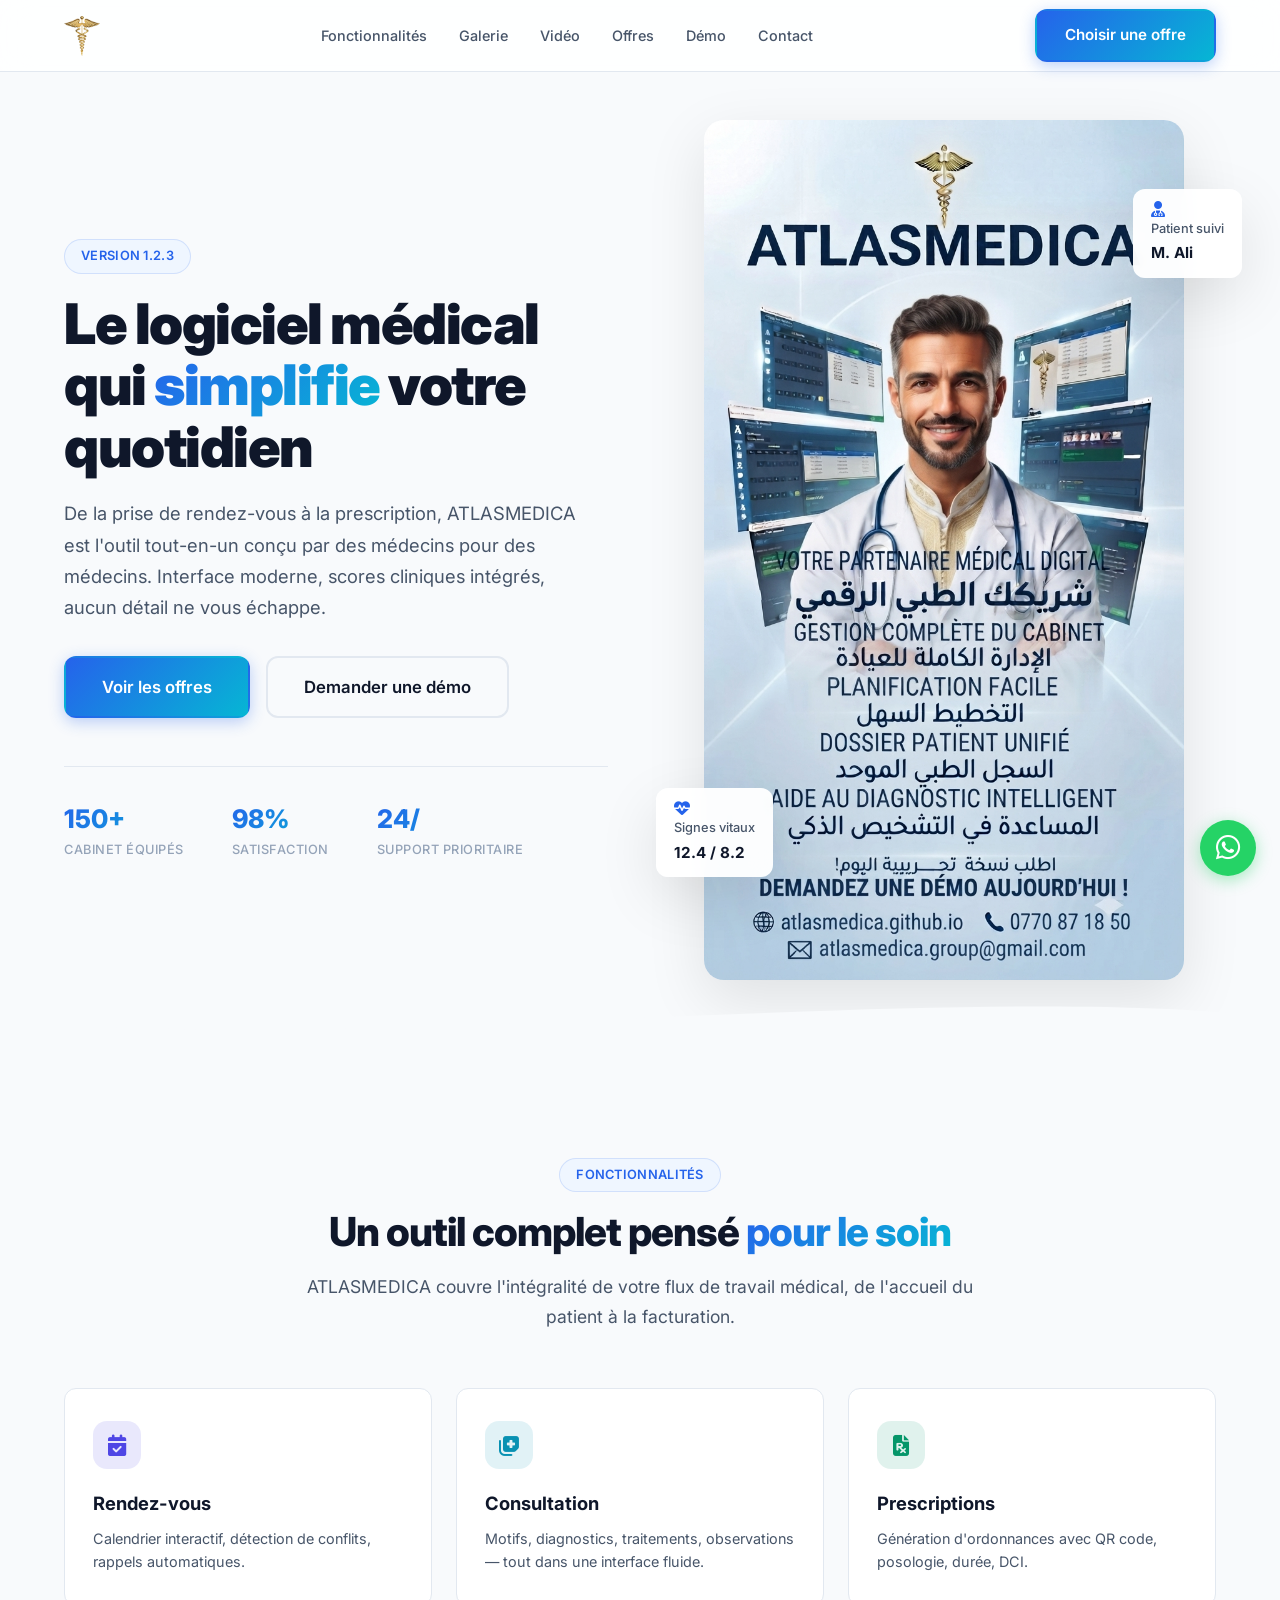
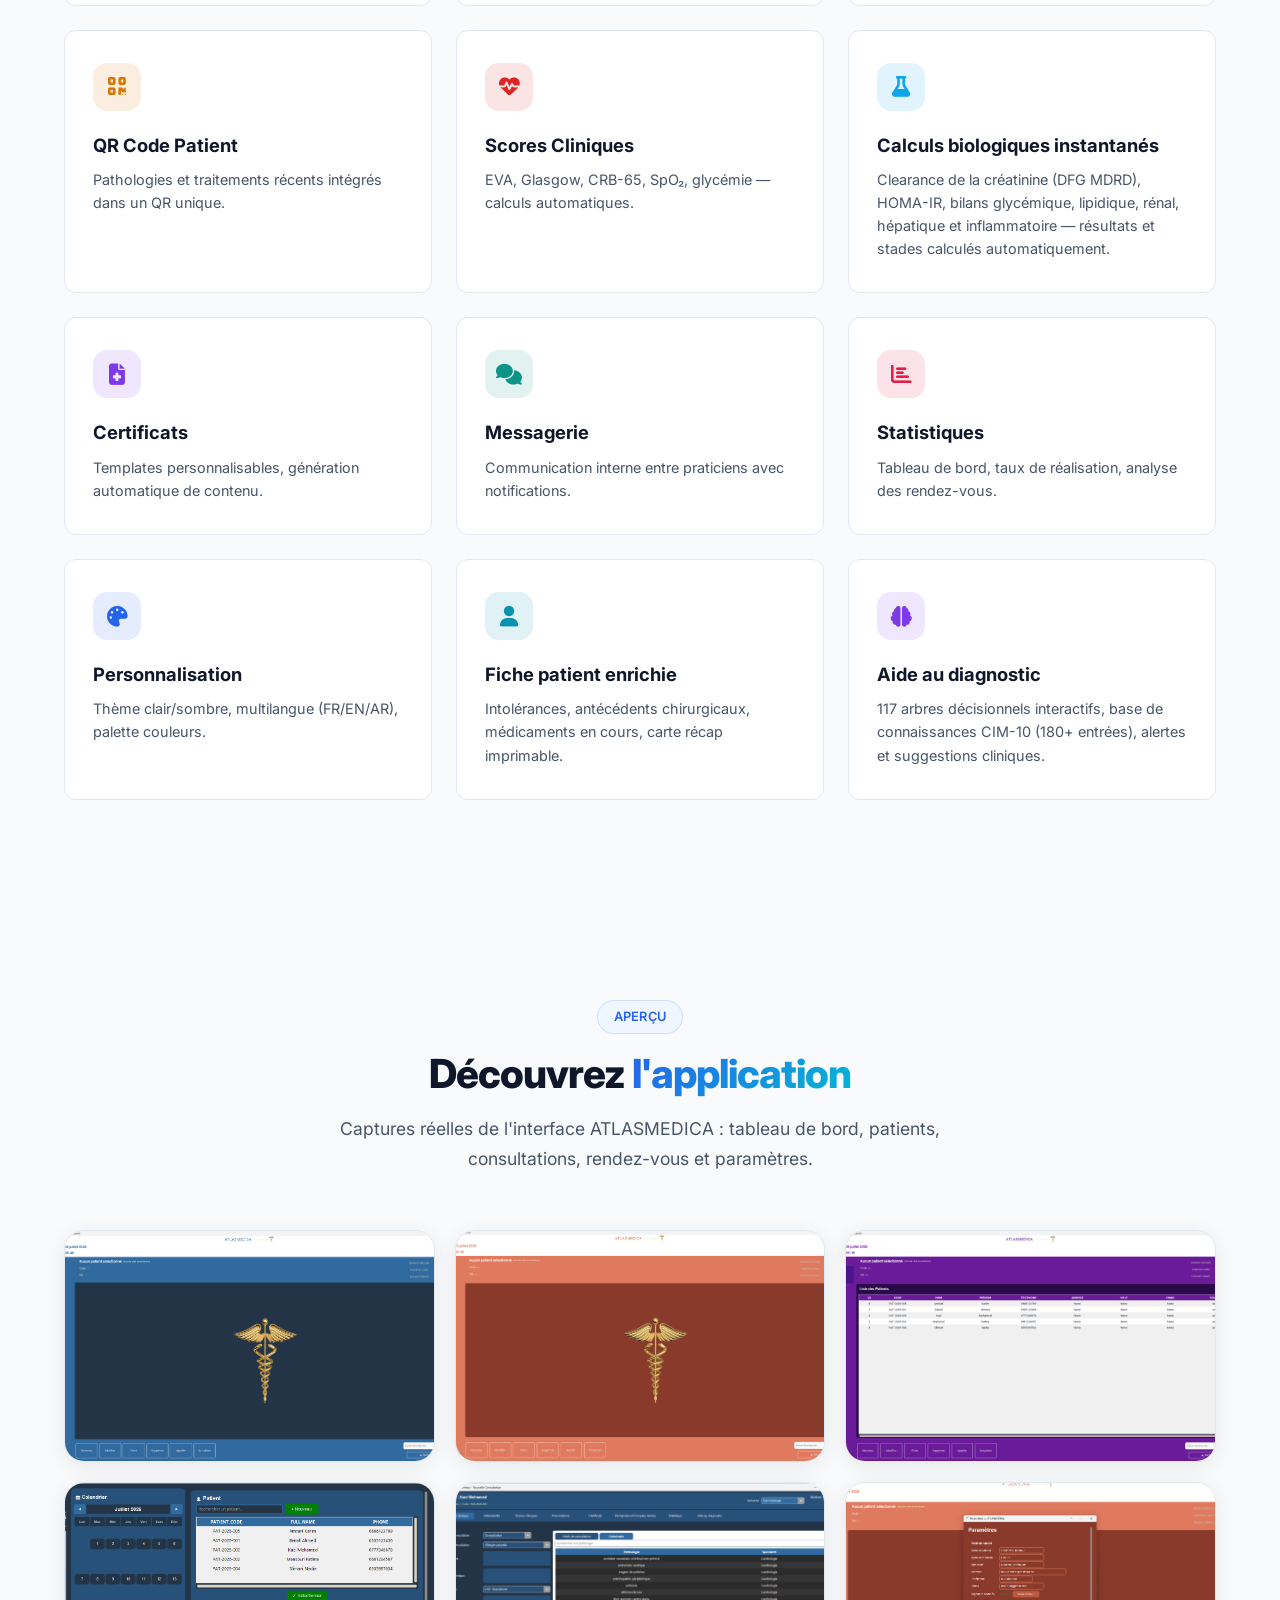
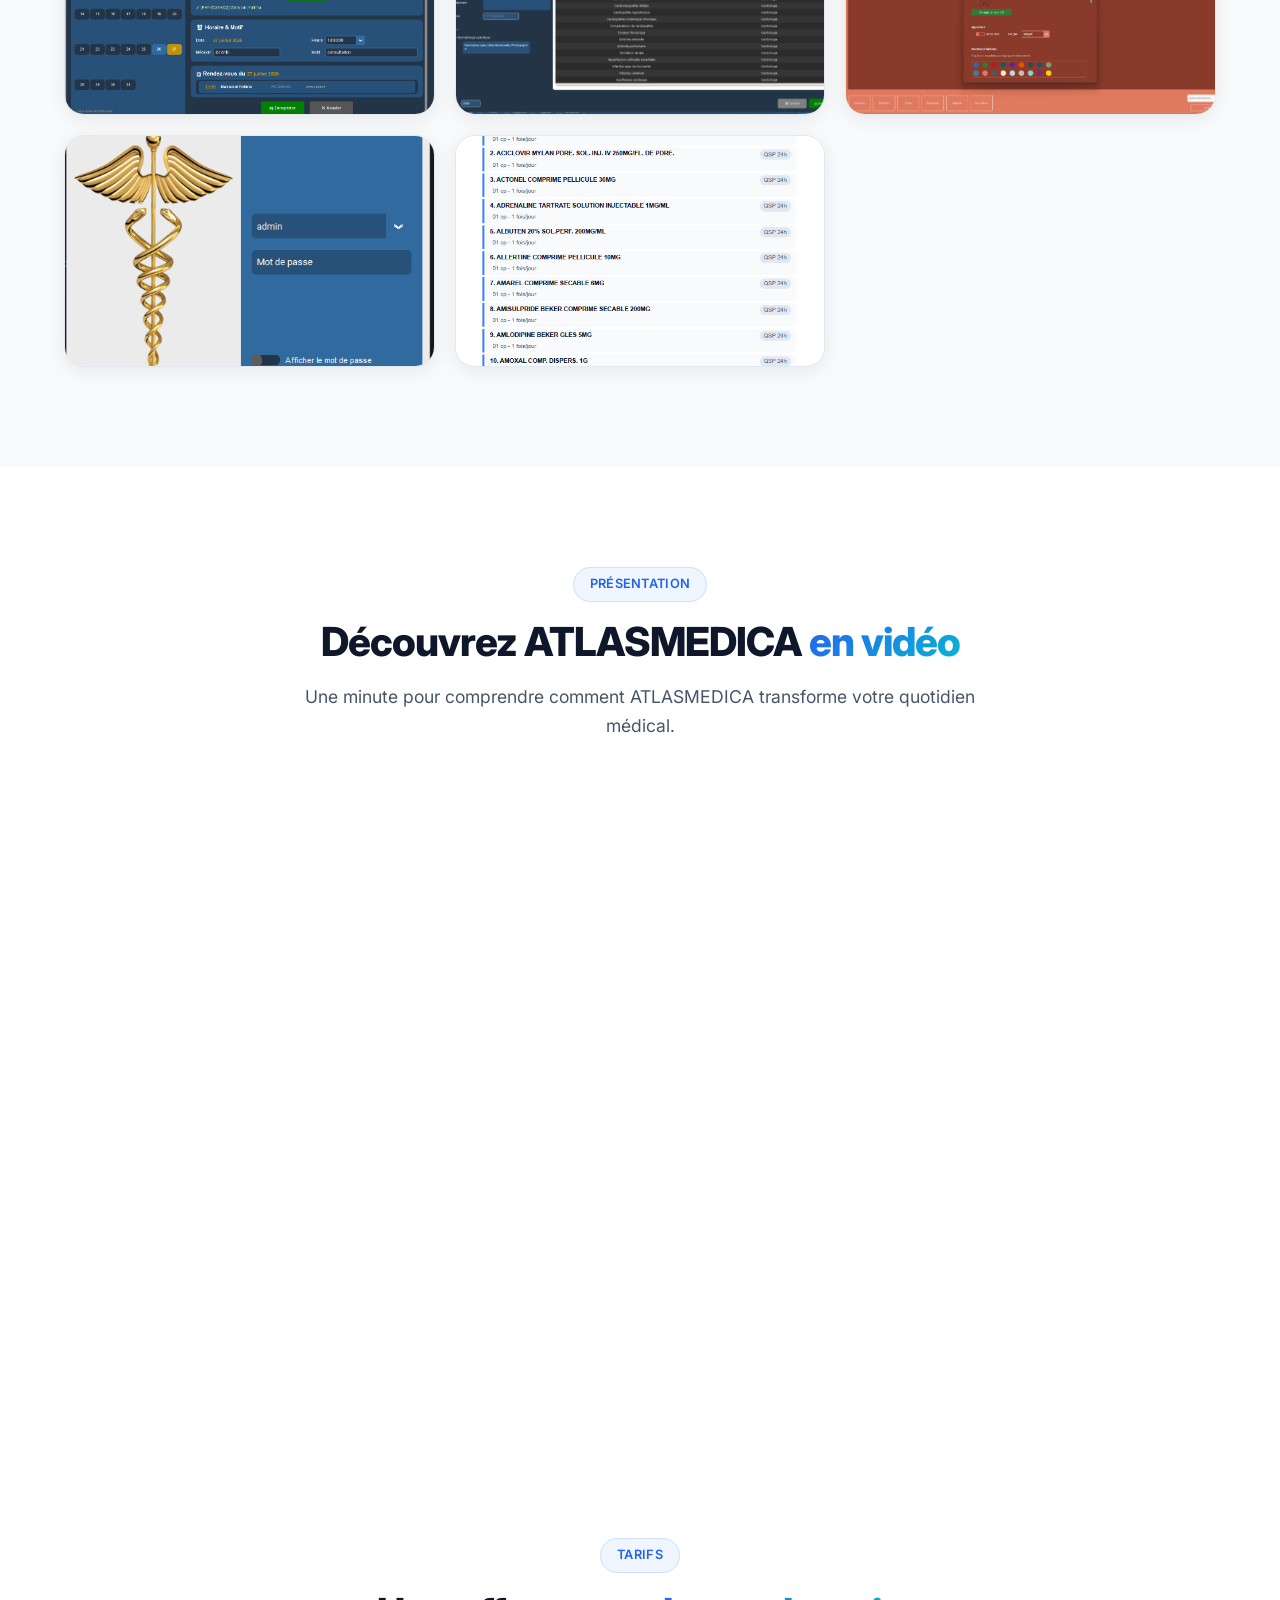
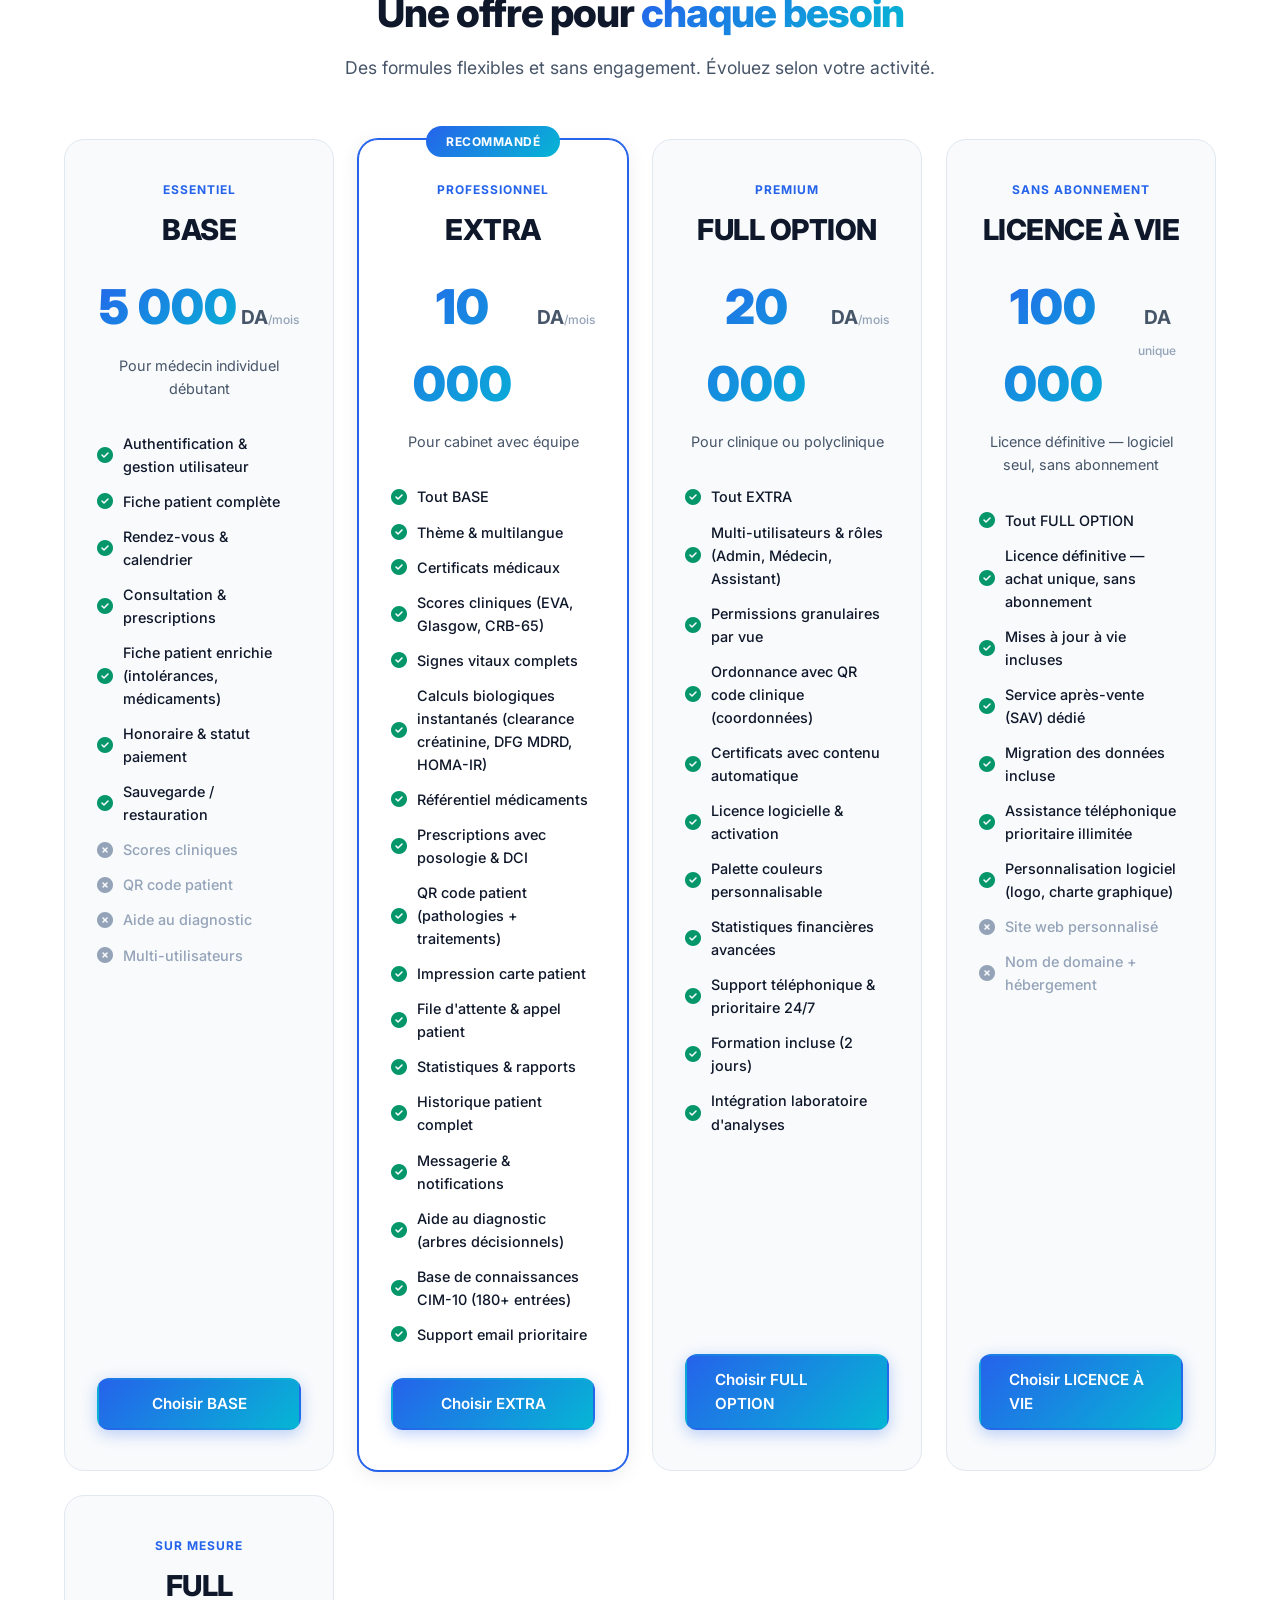
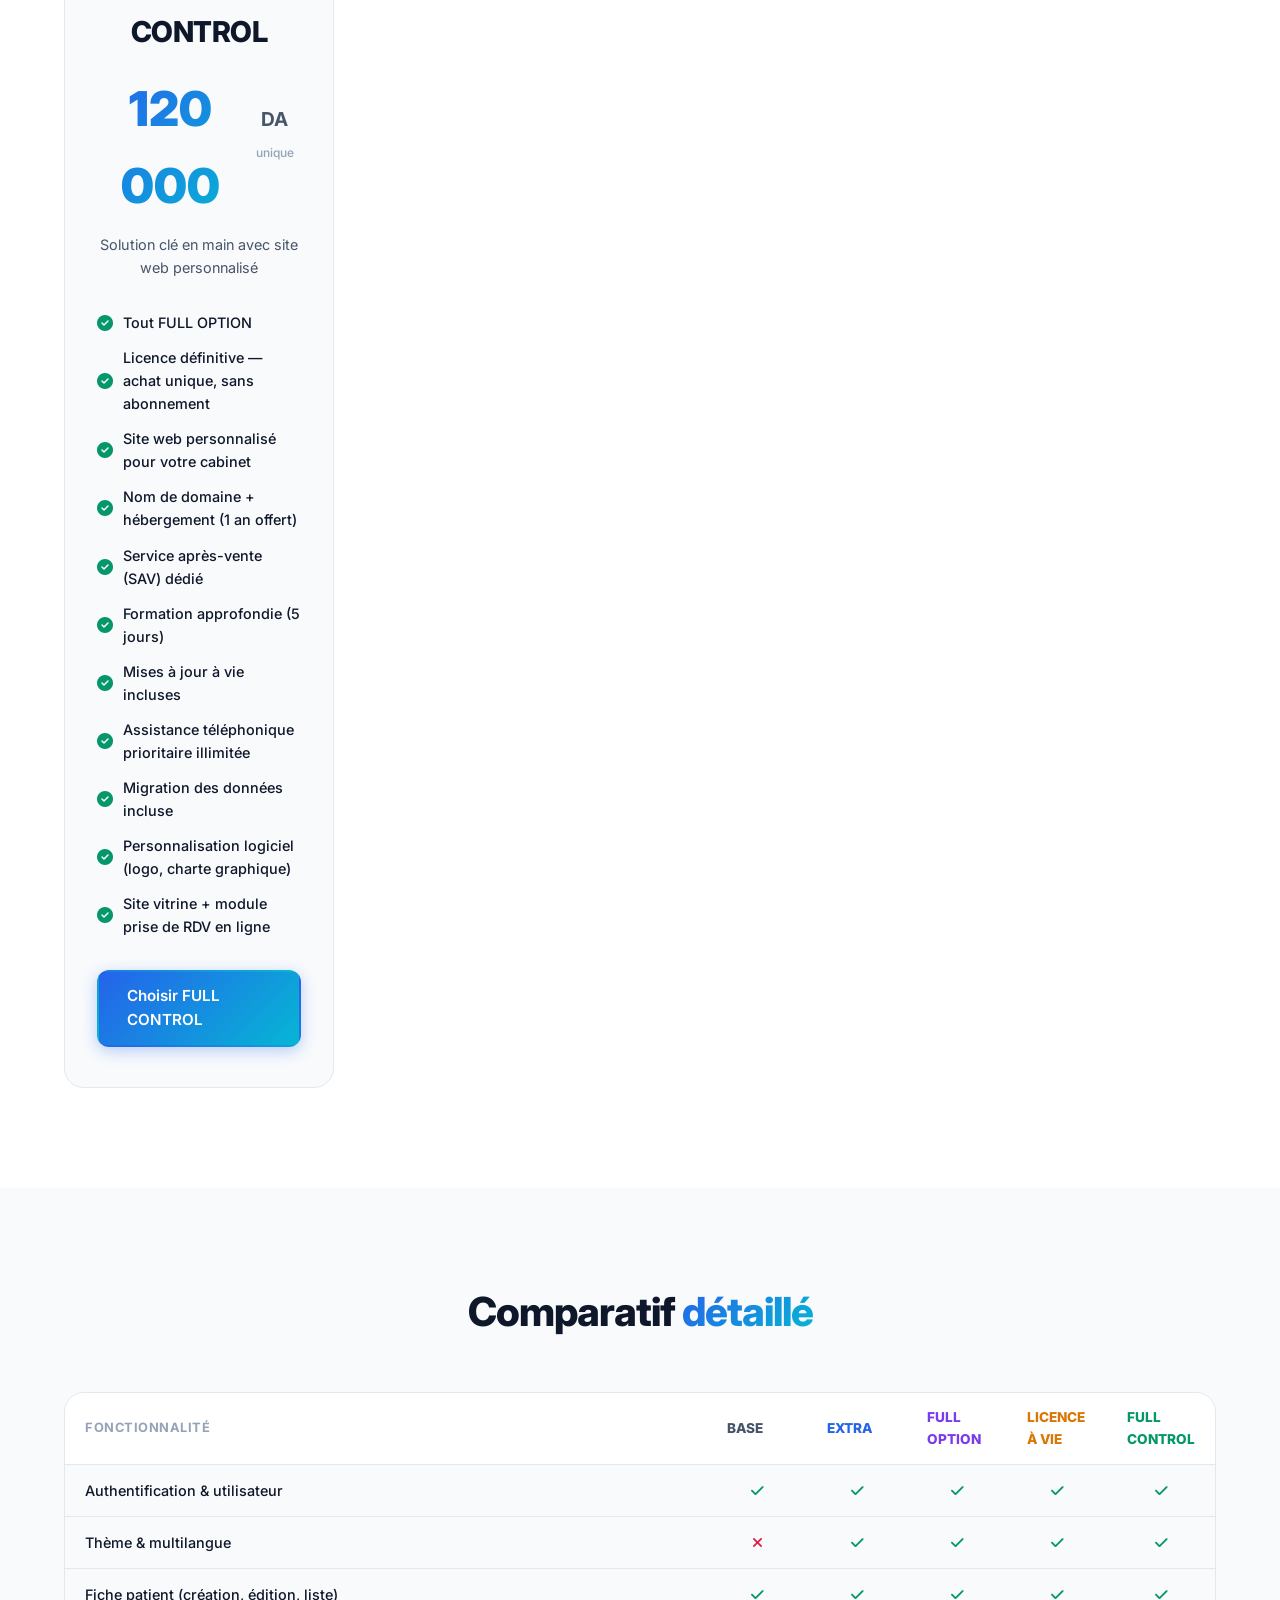
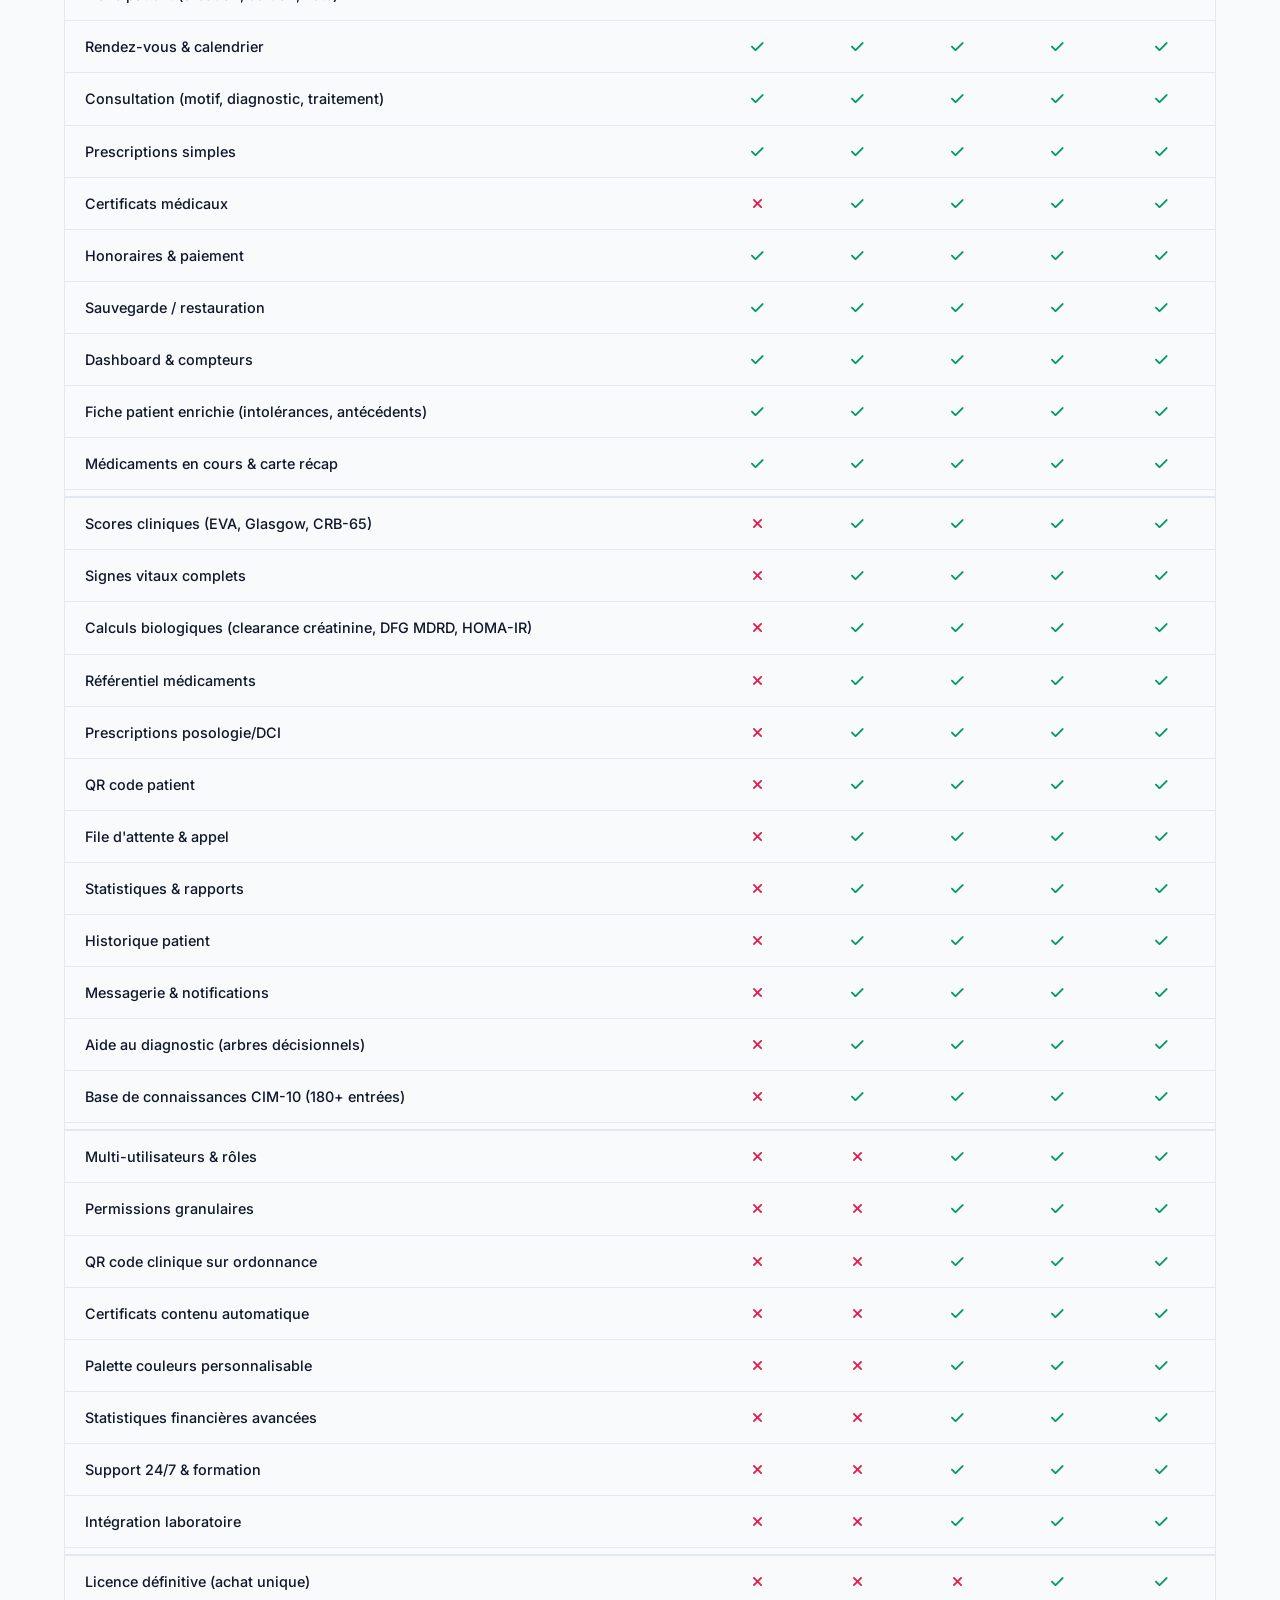
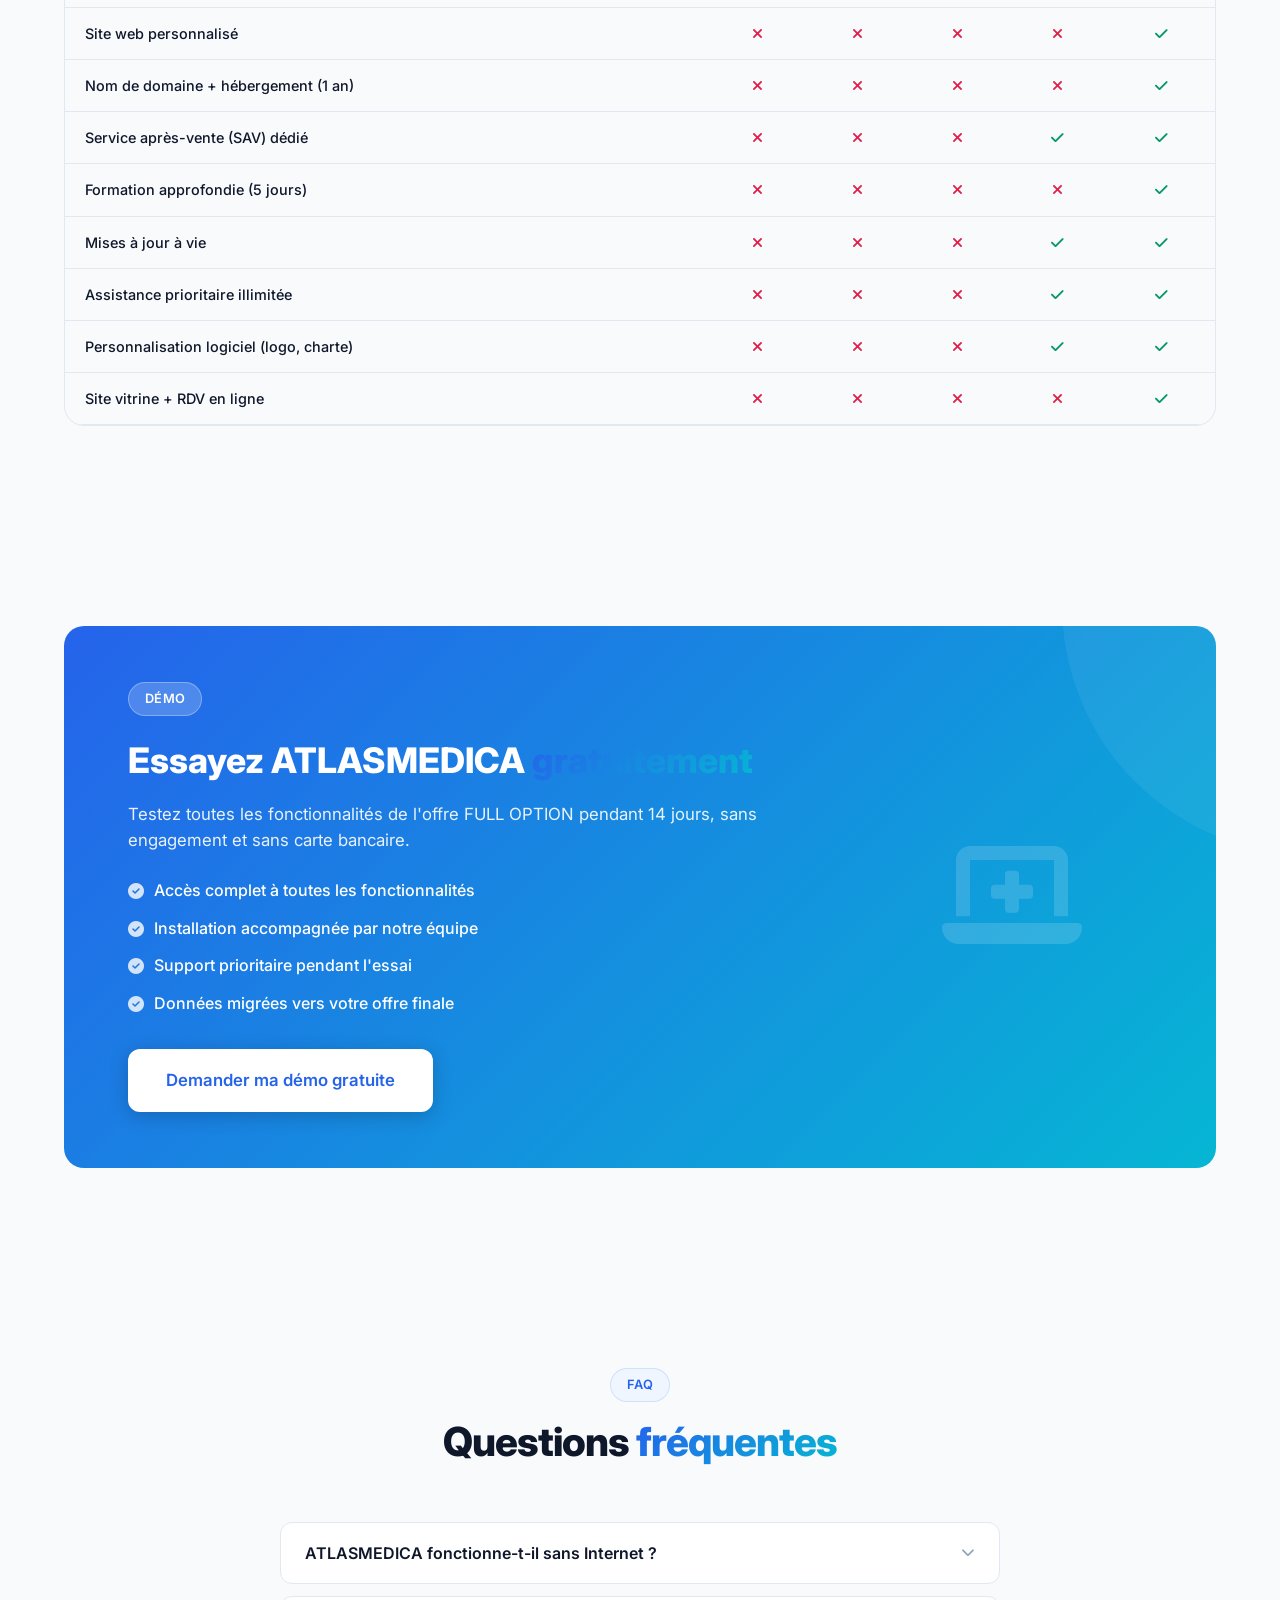
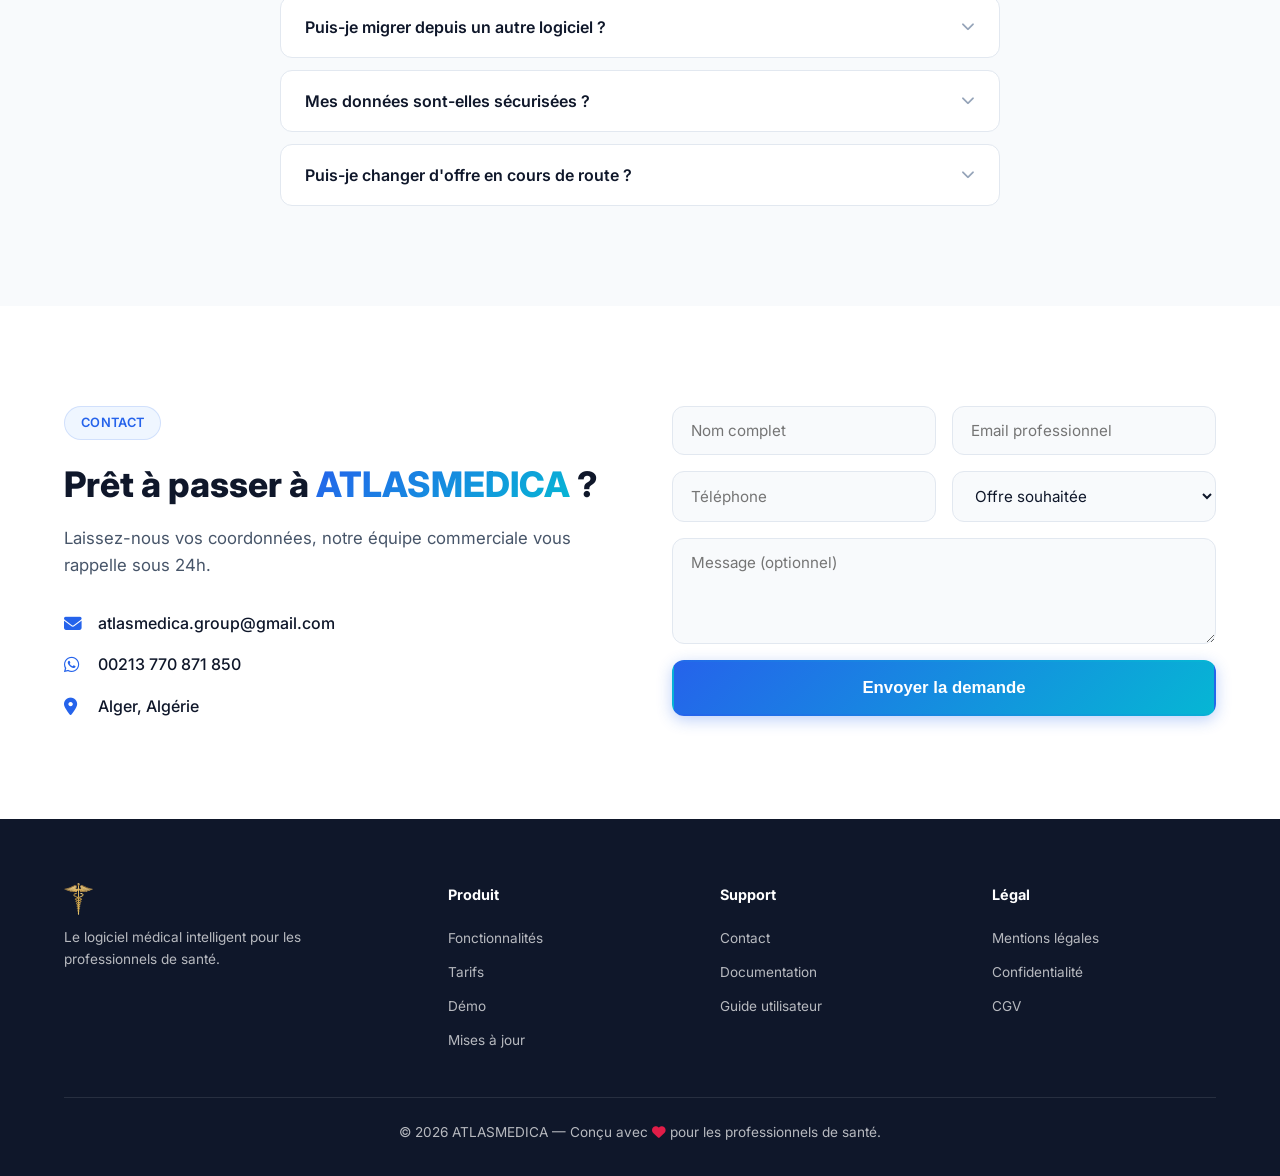
==== index.html @ 535d0f61 "Mise a jour version 1.2.3" ====
<!DOCTYPE html>
<html lang="fr">
<head>
  <meta charset="UTF-8">
  <meta name="viewport" content="width=device-width, initial-scale=1.0">
  <title>ATLASMEDICA — Logiciel Médical Intelligent</title>
  <link rel="preconnect" href="https://fonts.googleapis.com">
  <link href="https://fonts.googleapis.com/css2?family=Inter:wght@300;400;500;600;700;800;900&display=swap" rel="stylesheet">
  <link rel="stylesheet" href="https://cdnjs.cloudflare.com/ajax/libs/font-awesome/6.5.0/css/all.min.css">
  <link rel="stylesheet" href="style.css">
</head>
<body>

  <!-- ===== NAVBAR ===== -->
  <nav class="navbar" id="navbar">
    <div class="container nav-container">
      <a href="#" class="nav-logo">
        <img src="assets/logo.png" alt="ATLASMEDICA" class="logo-img">
      </a>
      <ul class="nav-links" id="navLinks">
        <li><a href="#features">Fonctionnalités</a></li>
        <li><a href="#gallery">Galerie</a></li>
        <li><a href="#video">Vidéo</a></li>
        <li><a href="#offers">Offres</a></li>
        <li><a href="#demo">Démo</a></li>
        <li><a href="#contact">Contact</a></li>
      </ul>
      <a href="#offers" class="btn btn-primary nav-cta">Choisir une offre</a>
      <button class="hamburger" id="hamburger" aria-label="Menu">
        <span></span><span></span><span></span>
      </button>
    </div>
  </nav>

  <!-- ===== HERO ===== -->
  <section class="hero" id="hero">
    <div class="container hero-grid">
      <div class="hero-content">
        <span class="badge">Version 1.2.3</span>
        <h1>Le logiciel médical <br>qui <span class="gradient-text">simplifie</span> votre quotidien</h1>
        <p>De la prise de rendez-vous à la prescription, ATLASMEDICA est l'outil tout-en-un conçu par des médecins pour des médecins. Interface moderne, scores cliniques intégrés, aucun détail ne vous échappe.</p>
        <div class="hero-cta">
          <a href="#offers" class="btn btn-primary btn-lg">Voir les offres</a>
          <a href="#demo" class="btn btn-outline btn-lg">Demander une démo</a>
        </div>
        <div class="hero-stats">
          <div class="stat"><span class="stat-num">150+</span><span class="stat-label">Cabinet équipés</span></div>
          <div class="stat"><span class="stat-num">98%</span><span class="stat-label">Satisfaction</span></div>
          <div class="stat"><span class="stat-num">24/7</span><span class="stat-label">Support prioritaire</span></div>
        </div>
      </div>
      <div class="hero-visual">
        <div class="hero-photo-wrap">
          <img src="assets/cover.jpg" alt="Médecin — ATLASMEDICA" class="hero-photo">
          <div class="hero-float-card card-1">
            <i class="fas fa-user-md"></i>
            <span>Patient suivi</span>
            <strong>M. Ali</strong>
          </div>
          <div class="hero-float-card card-2">
            <i class="fas fa-heartbeat"></i>
            <span>Signes vitaux</span>
            <strong>12.4 / 8.2</strong>
          </div>
        </div>
      </div>
    </div>
    <div class="hero-wave">
      <svg viewBox="0 0 1440 120" preserveAspectRatio="none"><path d="M0,60 C360,120 1080,0 1440,60 L1440,120 L0,120 Z" fill="var(--bg)"/></svg>
    </div>
  </section>



  <!-- ===== FEATURES ===== -->
  <section class="features" id="features">
    <div class="container">
      <div class="section-header">
        <span class="badge">Fonctionnalités</span>
        <h2>Un outil complet pensé <span class="gradient-text">pour le soin</span></h2>
        <p>ATLASMEDICA couvre l'intégralité de votre flux de travail médical, de l'accueil du patient à la facturation.</p>
      </div>

      <div class="features-grid">
        <div class="feature-card" data-delay="0">
          <div class="feature-icon" style="--icn:#4f46e5"><i class="fas fa-calendar-check"></i></div>
          <h3>Rendez-vous</h3>
          <p>Calendrier interactif, détection de conflits, rappels automatiques.</p>
        </div>
        <div class="feature-card" data-delay="100">
          <div class="feature-icon" style="--icn:#0891b2"><i class="fas fa-notes-medical"></i></div>
          <h3>Consultation</h3>
          <p>Motifs, diagnostics, traitements, observations — tout dans une interface fluide.</p>
        </div>
        <div class="feature-card" data-delay="200">
          <div class="feature-icon" style="--icn:#059669"><i class="fas fa-file-prescription"></i></div>
          <h3>Prescriptions</h3>
          <p>Génération d'ordonnances avec QR code, posologie, durée, DCI.</p>
        </div>
        <div class="feature-card" data-delay="300">
          <div class="feature-icon" style="--icn:#d97706"><i class="fas fa-qrcode"></i></div>
          <h3>QR Code Patient</h3>
          <p>Pathologies et traitements récents intégrés dans un QR unique.</p>
        </div>
        <div class="feature-card" data-delay="400">
          <div class="feature-icon" style="--icn:#dc2626"><i class="fas fa-heartbeat"></i></div>
          <h3>Scores Cliniques</h3>
          <p>EVA, Glasgow, CRB-65, SpO₂, glycémie — calculs automatiques.</p>
        </div>
        <div class="feature-card" data-delay="450">
          <div class="feature-icon" style="--icn:#0ea5e9"><i class="fas fa-flask"></i></div>
          <h3>Calculs biologiques instantanés</h3>
          <p>Clearance de la créatinine (DFG MDRD), HOMA-IR, bilans glycémique, lipidique, rénal, hépatique et inflammatoire — résultats et stades calculés automatiquement.</p>
        </div>
        <div class="feature-card" data-delay="500">
          <div class="feature-icon" style="--icn:#7c3aed"><i class="fas fa-file-medical"></i></div>
          <h3>Certificats</h3>
          <p>Templates personnalisables, génération automatique de contenu.</p>
        </div>
        <div class="feature-card" data-delay="600">
          <div class="feature-icon" style="--icn:#0d9488"><i class="fas fa-comments"></i></div>
          <h3>Messagerie</h3>
          <p>Communication interne entre praticiens avec notifications.</p>
        </div>
        <div class="feature-card" data-delay="700">
          <div class="feature-icon" style="--icn:#e11d48"><i class="fas fa-chart-bar"></i></div>
          <h3>Statistiques</h3>
          <p>Tableau de bord, taux de réalisation, analyse des rendez-vous.</p>
        </div>
        <div class="feature-card" data-delay="800">
          <div class="feature-icon" style="--icn:#2563eb"><i class="fas fa-palette"></i></div>
          <h3>Personnalisation</h3>
          <p>Thème clair/sombre, multilangue (FR/EN/AR), palette couleurs.</p>
        </div>
        <div class="feature-card" data-delay="900">
          <div class="feature-icon" style="--icn:#0891b2"><i class="fas fa-user"></i></div>
          <h3>Fiche patient enrichie</h3>
          <p>Intolérances, antécédents chirurgicaux, médicaments en cours, carte récap imprimable.</p>
        </div>
        <div class="feature-card" data-delay="1000">
          <div class="feature-icon" style="--icn:#7c3aed"><i class="fas fa-brain"></i></div>
          <h3>Aide au diagnostic</h3>
          <p>117 arbres décisionnels interactifs, base de connaissances CIM-10 (180+ entrées), alertes et suggestions cliniques.</p>
        </div>
      </div>
    </div>
  </section>

  <!-- ===== GALLERY ===== -->
  <section class="gallery" id="gallery">
    <div class="container">
      <div class="section-header">
        <span class="badge">Aperçu</span>
        <h2>Découvrez <span class="gradient-text">l'application</span></h2>
        <p>Captures réelles de l'interface ATLASMEDICA : tableau de bord, patients, consultations, rendez-vous et paramètres.</p>
      </div>
      <div class="gallery-grid">
        <a href="assets/screenshots/main_window1.png" class="gallery-item" data-caption="Tableau de bord"><img src="assets/screenshots/main_window1.png" alt="Tableau de bord" loading="lazy"></a>
        <a href="assets/screenshots/main_window2.png" class="gallery-item" data-caption="Tableau de bord — vue d'ensemble"><img src="assets/screenshots/main_window2.png" alt="Vue d'ensemble" loading="lazy"></a>
        <a href="assets/screenshots/patient_view.png" class="gallery-item" data-caption="Fiche patient"><img src="assets/screenshots/patient_view.png" alt="Fiche patient" loading="lazy"></a>
        <a href="assets/screenshots/Rendez-vous.png" class="gallery-item" data-caption="Rendez-vous & calendrier"><img src="assets/screenshots/Rendez-vous.png" alt="Rendez-vous" loading="lazy"></a>
        <a href="assets/screenshots/consult1.png" class="gallery-item" data-caption="Consultation"><img src="assets/screenshots/consult1.png" alt="Consultation" loading="lazy"></a>
        <a href="assets/screenshots/parametres.png" class="gallery-item" data-caption="Paramètres"><img src="assets/screenshots/parametres.png" alt="Paramètres" loading="lazy"></a>
        <a href="assets/screenshots/login.png" class="gallery-item" data-caption="Connexion"><img src="assets/screenshots/login.png" alt="Connexion" loading="lazy"></a>
        <a href="assets/screenshots/ordo.png" class="gallery-item" data-caption="Ordonnance"><img src="assets/screenshots/ordo.png" alt="Ordonnance" loading="lazy"></a>
      </div>
    </div>
  </section>

  <!-- ===== VIDEO ===== -->
  <section class="video" id="video">
    <div class="container">
      <div class="section-header">
        <span class="badge">Présentation</span>
        <h2>Découvrez ATLASMEDICA <span class="gradient-text">en vidéo</span></h2>
        <p>Une minute pour comprendre comment ATLASMEDICA transforme votre quotidien médical.</p>
      </div>
      <div class="video-wrap" data-delay="0">
        <video class="video-player" controls playsinline preload="metadata" poster="assets/cover.jpg">
          <source src="assets/pub.mp4" type="video/mp4">
          Votre navigateur ne supporte pas la lecture vidéo.
        </video>
      </div>
    </div>
  </section>

  <!-- ===== OFFERS ===== -->
  <section class="offers" id="offers">
    <div class="container">
      <div class="section-header">
        <span class="badge">Tarifs</span>
        <h2>Une offre pour <span class="gradient-text">chaque besoin</span></h2>
        <p>Des formules flexibles et sans engagement. Évoluez selon votre activité.</p>
      </div>

      <div class="offers-grid">
        <!-- BASE -->
        <div class="offer-card">
          <div class="offer-header">
            <span class="offer-tag">Essentiel</span>
            <h3>BASE</h3>
            <div class="offer-price"><span class="price">5 000</span><span class="currency"> DA<small>/mois</small></span></div>
            <p class="offer-desc">Pour médecin individuel débutant</p>
          </div>
          <ul class="offer-features">
            <li><i class="fas fa-check-circle"></i> Authentification & gestion utilisateur</li>
            <li><i class="fas fa-check-circle"></i> Fiche patient complète</li>
            <li><i class="fas fa-check-circle"></i> Rendez-vous & calendrier</li>
            <li><i class="fas fa-check-circle"></i> Consultation & prescriptions</li>
            <li><i class="fas fa-check-circle"></i> Fiche patient enrichie (intolérances, médicaments)</li>
            <li><i class="fas fa-check-circle"></i> Honoraire & statut paiement</li>
            <li><i class="fas fa-check-circle"></i> Sauvegarde / restauration</li>
            <li class="unchecked"><i class="fas fa-times-circle"></i> Scores cliniques</li>
            <li class="unchecked"><i class="fas fa-times-circle"></i> QR code patient</li>
            <li class="unchecked"><i class="fas fa-times-circle"></i> Aide au diagnostic</li>
            <li class="unchecked"><i class="fas fa-times-circle"></i> Multi-utilisateurs</li>
          </ul>
          <a href="#contact" class="btn btn-primary offer-btn">Choisir BASE</a>
        </div>

        <!-- EXTRA / PRO -->
        <div class="offer-card featured">
          <div class="offer-badge">Recommandé</div>
          <div class="offer-header">
            <span class="offer-tag">Professionnel</span>
            <h3>EXTRA</h3>
            <div class="offer-price"><span class="price">10 000</span><span class="currency"> DA<small>/mois</small></span></div>
            <p class="offer-desc">Pour cabinet avec équipe</p>
          </div>
          <ul class="offer-features">
            <li><i class="fas fa-check-circle"></i> Tout BASE</li>
            <li><i class="fas fa-check-circle"></i> Thème & multilangue</li>
            <li><i class="fas fa-check-circle"></i> Certificats médicaux</li>
            <li><i class="fas fa-check-circle"></i> Scores cliniques (EVA, Glasgow, CRB-65)</li>
            <li><i class="fas fa-check-circle"></i> Signes vitaux complets</li>
            <li><i class="fas fa-check-circle"></i> Calculs biologiques instantanés (clearance créatinine, DFG MDRD, HOMA-IR)</li>
            <li><i class="fas fa-check-circle"></i> Référentiel médicaments</li>
            <li><i class="fas fa-check-circle"></i> Prescriptions avec posologie & DCI</li>
            <li><i class="fas fa-check-circle"></i> QR code patient (pathologies + traitements)</li>
            <li><i class="fas fa-check-circle"></i> Impression carte patient</li>
            <li><i class="fas fa-check-circle"></i> File d'attente & appel patient</li>
            <li><i class="fas fa-check-circle"></i> Statistiques & rapports</li>
            <li><i class="fas fa-check-circle"></i> Historique patient complet</li>
            <li><i class="fas fa-check-circle"></i> Messagerie & notifications</li>
            <li><i class="fas fa-check-circle"></i> Aide au diagnostic (arbres décisionnels)</li>
            <li><i class="fas fa-check-circle"></i> Base de connaissances CIM-10 (180+ entrées)</li>
            <li><i class="fas fa-check-circle"></i> Support email prioritaire</li>
          </ul>
          <a href="#contact" class="btn btn-primary offer-btn">Choisir EXTRA</a>
        </div>

        <!-- FULL OPTION -->
        <div class="offer-card">
          <div class="offer-header">
            <span class="offer-tag">Premium</span>
            <h3>FULL OPTION</h3>
            <div class="offer-price"><span class="price">20 000</span><span class="currency"> DA<small>/mois</small></span></div>
            <p class="offer-desc">Pour clinique ou polyclinique</p>
          </div>
          <ul class="offer-features">
            <li><i class="fas fa-check-circle"></i> Tout EXTRA</li>
            <li><i class="fas fa-check-circle"></i> Multi-utilisateurs & rôles (Admin, Médecin, Assistant)</li>
            <li><i class="fas fa-check-circle"></i> Permissions granulaires par vue</li>
            <li><i class="fas fa-check-circle"></i> Ordonnance avec QR code clinique (coordonnées)</li>
            <li><i class="fas fa-check-circle"></i> Certificats avec contenu automatique</li>
            <li><i class="fas fa-check-circle"></i> Licence logicielle & activation</li>
            <li><i class="fas fa-check-circle"></i> Palette couleurs personnalisable</li>
            <li><i class="fas fa-check-circle"></i> Statistiques financières avancées</li>
            <li><i class="fas fa-check-circle"></i> Support téléphonique & prioritaire 24/7</li>
            <li><i class="fas fa-check-circle"></i> Formation incluse (2 jours)</li>
            <li><i class="fas fa-check-circle"></i> Intégration laboratoire d'analyses</li>
          </ul>
          <a href="#contact" class="btn btn-primary offer-btn">Choisir FULL OPTION</a>
        </div>

        <!-- LICENCE À VIE -->
        <div class="offer-card">
          <div class="offer-header">
            <span class="offer-tag">Sans abonnement</span>
            <h3>LICENCE À VIE</h3>
            <div class="offer-price"><span class="price">100 000</span><span class="currency"> DA<small> unique</small></span></div>
            <p class="offer-desc">Licence définitive — logiciel seul, sans abonnement</p>
          </div>
          <ul class="offer-features">
            <li><i class="fas fa-check-circle"></i> Tout FULL OPTION</li>
            <li><i class="fas fa-check-circle"></i> Licence définitive — achat unique, sans abonnement</li>
            <li><i class="fas fa-check-circle"></i> Mises à jour à vie incluses</li>
            <li><i class="fas fa-check-circle"></i> Service après-vente (SAV) dédié</li>
            <li><i class="fas fa-check-circle"></i> Migration des données incluse</li>
            <li><i class="fas fa-check-circle"></i> Assistance téléphonique prioritaire illimitée</li>
            <li><i class="fas fa-check-circle"></i> Personnalisation logiciel (logo, charte graphique)</li>
            <li class="unchecked"><i class="fas fa-times-circle"></i> Site web personnalisé</li>
            <li class="unchecked"><i class="fas fa-times-circle"></i> Nom de domaine + hébergement</li>
          </ul>
          <a href="#contact" class="btn btn-primary offer-btn">Choisir LICENCE À VIE</a>
        </div>

        <!-- FULL CONTROL -->
        <div class="offer-card">
          <div class="offer-header">
            <span class="offer-tag">Sur Mesure</span>
            <h3>FULL CONTROL</h3>
            <div class="offer-price"><span class="price">120 000</span><span class="currency"> DA<small> unique</small></span></div>
            <p class="offer-desc">Solution clé en main avec site web personnalisé</p>
          </div>
          <ul class="offer-features">
            <li><i class="fas fa-check-circle"></i> Tout FULL OPTION</li>
            <li><i class="fas fa-check-circle"></i> Licence définitive — achat unique, sans abonnement</li>
            <li><i class="fas fa-check-circle"></i> Site web personnalisé pour votre cabinet</li>
            <li><i class="fas fa-check-circle"></i> Nom de domaine + hébergement (1 an offert)</li>
            <li><i class="fas fa-check-circle"></i> Service après-vente (SAV) dédié</li>
            <li><i class="fas fa-check-circle"></i> Formation approfondie (5 jours)</li>
            <li><i class="fas fa-check-circle"></i> Mises à jour à vie incluses</li>
            <li><i class="fas fa-check-circle"></i> Assistance téléphonique prioritaire illimitée</li>
            <li><i class="fas fa-check-circle"></i> Migration des données incluse</li>
            <li><i class="fas fa-check-circle"></i> Personnalisation logiciel (logo, charte graphique)</li>
            <li><i class="fas fa-check-circle"></i> Site vitrine + module prise de RDV en ligne</li>
          </ul>
          <a href="#contact" class="btn btn-primary offer-btn">Choisir FULL CONTROL</a>
        </div>
      </div>
    </div>
  </section>

  <!-- ===== COMPARISON TABLE ===== -->
  <section class="comparison">
    <div class="container">
      <div class="section-header">
        <h2>Comparatif <span class="gradient-text">détaillé</span></h2>
      </div>
      <div class="table-wrapper">
        <table class="comp-table">
          <thead>
            <tr>
              <th>Fonctionnalité</th>
              <th class="col-base">BASE</th>
              <th class="col-extra">EXTRA</th>
              <th class="col-full">FULL OPTION</th>
              <th class="col-lifetime">LICENCE À VIE</th>
              <th class="col-control">FULL CONTROL</th>
            </tr>
          </thead>
          <tbody>
            <tr><td>Authentification & utilisateur</td><td><i class="fas fa-check"></i></td><td><i class="fas fa-check"></i></td><td><i class="fas fa-check"></i></td><td><i class="fas fa-check"></i></td><td><i class="fas fa-check"></i></td></tr>
            <tr><td>Thème & multilangue</td><td><i class="fas fa-times"></i></td><td><i class="fas fa-check"></i></td><td><i class="fas fa-check"></i></td><td><i class="fas fa-check"></i></td><td><i class="fas fa-check"></i></td></tr>
            <tr><td>Fiche patient (création, édition, liste)</td><td><i class="fas fa-check"></i></td><td><i class="fas fa-check"></i></td><td><i class="fas fa-check"></i></td><td><i class="fas fa-check"></i></td><td><i class="fas fa-check"></i></td></tr>
            <tr><td>Rendez-vous & calendrier</td><td><i class="fas fa-check"></i></td><td><i class="fas fa-check"></i></td><td><i class="fas fa-check"></i></td><td><i class="fas fa-check"></i></td><td><i class="fas fa-check"></i></td></tr>
            <tr><td>Consultation (motif, diagnostic, traitement)</td><td><i class="fas fa-check"></i></td><td><i class="fas fa-check"></i></td><td><i class="fas fa-check"></i></td><td><i class="fas fa-check"></i></td><td><i class="fas fa-check"></i></td></tr>
            <tr><td>Prescriptions simples</td><td><i class="fas fa-check"></i></td><td><i class="fas fa-check"></i></td><td><i class="fas fa-check"></i></td><td><i class="fas fa-check"></i></td><td><i class="fas fa-check"></i></td></tr>
            <tr><td>Certificats médicaux</td><td><i class="fas fa-times"></i></td><td><i class="fas fa-check"></i></td><td><i class="fas fa-check"></i></td><td><i class="fas fa-check"></i></td><td><i class="fas fa-check"></i></td></tr>
            <tr><td>Honoraires & paiement</td><td><i class="fas fa-check"></i></td><td><i class="fas fa-check"></i></td><td><i class="fas fa-check"></i></td><td><i class="fas fa-check"></i></td><td><i class="fas fa-check"></i></td></tr>
            <tr><td>Sauvegarde / restauration</td><td><i class="fas fa-check"></i></td><td><i class="fas fa-check"></i></td><td><i class="fas fa-check"></i></td><td><i class="fas fa-check"></i></td><td><i class="fas fa-check"></i></td></tr>
            <tr><td>Dashboard & compteurs</td><td><i class="fas fa-check"></i></td><td><i class="fas fa-check"></i></td><td><i class="fas fa-check"></i></td><td><i class="fas fa-check"></i></td><td><i class="fas fa-check"></i></td></tr>
            <tr><td>Fiche patient enrichie (intolérances, antécédents)</td><td><i class="fas fa-check"></i></td><td><i class="fas fa-check"></i></td><td><i class="fas fa-check"></i></td><td><i class="fas fa-check"></i></td><td><i class="fas fa-check"></i></td></tr>
            <tr><td>Médicaments en cours & carte récap</td><td><i class="fas fa-check"></i></td><td><i class="fas fa-check"></i></td><td><i class="fas fa-check"></i></td><td><i class="fas fa-check"></i></td><td><i class="fas fa-check"></i></td></tr>
            <tr class="divider"><td colspan="6"></td></tr>
            <tr><td>Scores cliniques (EVA, Glasgow, CRB-65)</td><td><i class="fas fa-times"></i></td><td><i class="fas fa-check"></i></td><td><i class="fas fa-check"></i></td><td><i class="fas fa-check"></i></td><td><i class="fas fa-check"></i></td></tr>
            <tr><td>Signes vitaux complets</td><td><i class="fas fa-times"></i></td><td><i class="fas fa-check"></i></td><td><i class="fas fa-check"></i></td><td><i class="fas fa-check"></i></td><td><i class="fas fa-check"></i></td></tr>
            <tr><td>Calculs biologiques (clearance créatinine, DFG MDRD, HOMA-IR)</td><td><i class="fas fa-times"></i></td><td><i class="fas fa-check"></i></td><td><i class="fas fa-check"></i></td><td><i class="fas fa-check"></i></td><td><i class="fas fa-check"></i></td></tr>
            <tr><td>Référentiel médicaments</td><td><i class="fas fa-times"></i></td><td><i class="fas fa-check"></i></td><td><i class="fas fa-check"></i></td><td><i class="fas fa-check"></i></td><td><i class="fas fa-check"></i></td></tr>
            <tr><td>Prescriptions posologie/DCI</td><td><i class="fas fa-times"></i></td><td><i class="fas fa-check"></i></td><td><i class="fas fa-check"></i></td><td><i class="fas fa-check"></i></td><td><i class="fas fa-check"></i></td></tr>
            <tr><td>QR code patient</td><td><i class="fas fa-times"></i></td><td><i class="fas fa-check"></i></td><td><i class="fas fa-check"></i></td><td><i class="fas fa-check"></i></td><td><i class="fas fa-check"></i></td></tr>
            <tr><td>File d'attente & appel</td><td><i class="fas fa-times"></i></td><td><i class="fas fa-check"></i></td><td><i class="fas fa-check"></i></td><td><i class="fas fa-check"></i></td><td><i class="fas fa-check"></i></td></tr>
            <tr><td>Statistiques & rapports</td><td><i class="fas fa-times"></i></td><td><i class="fas fa-check"></i></td><td><i class="fas fa-check"></i></td><td><i class="fas fa-check"></i></td><td><i class="fas fa-check"></i></td></tr>
            <tr><td>Historique patient</td><td><i class="fas fa-times"></i></td><td><i class="fas fa-check"></i></td><td><i class="fas fa-check"></i></td><td><i class="fas fa-check"></i></td><td><i class="fas fa-check"></i></td></tr>
            <tr><td>Messagerie & notifications</td><td><i class="fas fa-times"></i></td><td><i class="fas fa-check"></i></td><td><i class="fas fa-check"></i></td><td><i class="fas fa-check"></i></td><td><i class="fas fa-check"></i></td></tr>
            <tr><td>Aide au diagnostic (arbres décisionnels)</td><td><i class="fas fa-times"></i></td><td><i class="fas fa-check"></i></td><td><i class="fas fa-check"></i></td><td><i class="fas fa-check"></i></td><td><i class="fas fa-check"></i></td></tr>
            <tr><td>Base de connaissances CIM-10 (180+ entrées)</td><td><i class="fas fa-times"></i></td><td><i class="fas fa-check"></i></td><td><i class="fas fa-check"></i></td><td><i class="fas fa-check"></i></td><td><i class="fas fa-check"></i></td></tr>
            <tr class="divider"><td colspan="6"></td></tr>
            <tr><td>Multi-utilisateurs & rôles</td><td><i class="fas fa-times"></i></td><td><i class="fas fa-times"></i></td><td><i class="fas fa-check"></i></td><td><i class="fas fa-check"></i></td><td><i class="fas fa-check"></i></td></tr>
            <tr><td>Permissions granulaires</td><td><i class="fas fa-times"></i></td><td><i class="fas fa-times"></i></td><td><i class="fas fa-check"></i></td><td><i class="fas fa-check"></i></td><td><i class="fas fa-check"></i></td></tr>
            <tr><td>QR code clinique sur ordonnance</td><td><i class="fas fa-times"></i></td><td><i class="fas fa-times"></i></td><td><i class="fas fa-check"></i></td><td><i class="fas fa-check"></i></td><td><i class="fas fa-check"></i></td></tr>
            <tr><td>Certificats contenu automatique</td><td><i class="fas fa-times"></i></td><td><i class="fas fa-times"></i></td><td><i class="fas fa-check"></i></td><td><i class="fas fa-check"></i></td><td><i class="fas fa-check"></i></td></tr>
            <tr><td>Palette couleurs personnalisable</td><td><i class="fas fa-times"></i></td><td><i class="fas fa-times"></i></td><td><i class="fas fa-check"></i></td><td><i class="fas fa-check"></i></td><td><i class="fas fa-check"></i></td></tr>
            <tr><td>Statistiques financières avancées</td><td><i class="fas fa-times"></i></td><td><i class="fas fa-times"></i></td><td><i class="fas fa-check"></i></td><td><i class="fas fa-check"></i></td><td><i class="fas fa-check"></i></td></tr>
            <tr><td>Support 24/7 & formation</td><td><i class="fas fa-times"></i></td><td><i class="fas fa-times"></i></td><td><i class="fas fa-check"></i></td><td><i class="fas fa-check"></i></td><td><i class="fas fa-check"></i></td></tr>
            <tr><td>Intégration laboratoire</td><td><i class="fas fa-times"></i></td><td><i class="fas fa-times"></i></td><td><i class="fas fa-check"></i></td><td><i class="fas fa-check"></i></td><td><i class="fas fa-check"></i></td></tr>
            <tr class="divider"><td colspan="6"></td></tr>
            <tr><td>Licence définitive (achat unique)</td><td><i class="fas fa-times"></i></td><td><i class="fas fa-times"></i></td><td><i class="fas fa-times"></i></td><td><i class="fas fa-check"></i></td><td><i class="fas fa-check"></i></td></tr>
            <tr><td>Site web personnalisé</td><td><i class="fas fa-times"></i></td><td><i class="fas fa-times"></i></td><td><i class="fas fa-times"></i></td><td><i class="fas fa-times"></i></td><td><i class="fas fa-check"></i></td></tr>
            <tr><td>Nom de domaine + hébergement (1 an)</td><td><i class="fas fa-times"></i></td><td><i class="fas fa-times"></i></td><td><i class="fas fa-times"></i></td><td><i class="fas fa-times"></i></td><td><i class="fas fa-check"></i></td></tr>
            <tr><td>Service après-vente (SAV) dédié</td><td><i class="fas fa-times"></i></td><td><i class="fas fa-times"></i></td><td><i class="fas fa-times"></i></td><td><i class="fas fa-check"></i></td><td><i class="fas fa-check"></i></td></tr>
            <tr><td>Formation approfondie (5 jours)</td><td><i class="fas fa-times"></i></td><td><i class="fas fa-times"></i></td><td><i class="fas fa-times"></i></td><td><i class="fas fa-times"></i></td><td><i class="fas fa-check"></i></td></tr>
            <tr><td>Mises à jour à vie</td><td><i class="fas fa-times"></i></td><td><i class="fas fa-times"></i></td><td><i class="fas fa-times"></i></td><td><i class="fas fa-check"></i></td><td><i class="fas fa-check"></i></td></tr>
            <tr><td>Assistance prioritaire illimitée</td><td><i class="fas fa-times"></i></td><td><i class="fas fa-times"></i></td><td><i class="fas fa-times"></i></td><td><i class="fas fa-check"></i></td><td><i class="fas fa-check"></i></td></tr>
            <tr><td>Personnalisation logiciel (logo, charte)</td><td><i class="fas fa-times"></i></td><td><i class="fas fa-times"></i></td><td><i class="fas fa-times"></i></td><td><i class="fas fa-check"></i></td><td><i class="fas fa-check"></i></td></tr>
            <tr><td>Site vitrine + RDV en ligne</td><td><i class="fas fa-times"></i></td><td><i class="fas fa-times"></i></td><td><i class="fas fa-times"></i></td><td><i class="fas fa-times"></i></td><td><i class="fas fa-check"></i></td></tr>
          </tbody>
        </table>
      </div>
    </div>
  </section>

  <!-- ===== DEMO ===== -->
  <section class="demo" id="demo">
    <div class="container">
      <div class="demo-card">
        <div class="demo-content">
          <span class="badge">Démo</span>
          <h2>Essayez ATLASMEDICA <span class="gradient-text">gratuitement</span></h2>
          <p>Testez toutes les fonctionnalités de l'offre FULL OPTION pendant 14 jours, sans engagement et sans carte bancaire.</p>
          <ul class="demo-perks">
            <li><i class="fas fa-check-circle"></i> Accès complet à toutes les fonctionnalités</li>
            <li><i class="fas fa-check-circle"></i> Installation accompagnée par notre équipe</li>
            <li><i class="fas fa-check-circle"></i> Support prioritaire pendant l'essai</li>
            <li><i class="fas fa-check-circle"></i> Données migrées vers votre offre finale</li>
          </ul>
          <a href="#contact" class="btn btn-primary btn-lg">Demander ma démo gratuite</a>
        </div>
        <div class="demo-visual">
          <div class="demo-illu">
            <i class="fas fa-laptop-medical"></i>
          </div>
        </div>
      </div>
    </div>
  </section>

  <!-- ===== FAQ ===== -->
  <section class="faq">
    <div class="container">
      <div class="section-header">
        <span class="badge">FAQ</span>
        <h2>Questions <span class="gradient-text">fréquentes</span></h2>
      </div>
      <div class="faq-list">
        <div class="faq-item">
          <button class="faq-question" aria-expanded="false">
            <span>ATLASMEDICA fonctionne-t-il sans Internet ?</span>
            <i class="fas fa-chevron-down"></i>
          </button>
          <div class="faq-answer"><p>Oui. ATLASMEDICA fonctionne en local avec MySQL. Une connexion Internet n'est nécessaire que pour l'activation de la licence et les mises à jour.</p></div>
        </div>
        <div class="faq-item">
          <button class="faq-question" aria-expanded="false">
            <span>Puis-je migrer depuis un autre logiciel ?</span>
            <i class="fas fa-chevron-down"></i>
          </button>
          <div class="faq-answer"><p>Absolument. Notre équipe vous accompagne dans la migration de vos données patients, rendez-vous et historique depuis n'importe quel logiciel.</p></div>
        </div>
        <div class="faq-item">
          <button class="faq-question" aria-expanded="false">
            <span>Mes données sont-elles sécurisées ?</span>
            <i class="fas fa-chevron-down"></i>
          </button>
          <div class="faq-answer"><p>Toutes les données sont stockées localement sur votre serveur. Les mots de passe sont hachés avec bcrypt, et des sauvegardes automatiques sont effectuées quotidiennement.</p></div>
        </div>
        <div class="faq-item">
          <button class="faq-question" aria-expanded="false">
            <span>Puis-je changer d'offre en cours de route ?</span>
            <i class="fas fa-chevron-down"></i>
          </button>
          <div class="faq-answer"><p>Oui, vous pouvez passer à une offre supérieure à tout moment. La différence est calculée au prorata temporis. Vous pouvez aussi migrer vers une offre inférieure sans frais.</p></div>
        </div>
      </div>
    </div>
  </section>

  <!-- ===== CONTACT ===== -->
  <section class="contact" id="contact">
    <div class="container">
      <div class="contact-grid">
        <div class="contact-info">
          <span class="badge">Contact</span>
          <h2>Prêt à passer à <span class="gradient-text">ATLASMEDICA</span> ?</h2>
          <p>Laissez-nous vos coordonnées, notre équipe commerciale vous rappelle sous 24h.</p>
          <div class="contact-details">
            <div class="contact-detail"><i class="fas fa-envelope"></i> atlasmedica.group@gmail.com</div>
            <div class="contact-detail"><i class="fab fa-whatsapp"></i> <a href="https://wa.me/213770871850?text=Bonjour%20je%20souhaite%20des%20informations%20sur%20ATLASMEDICA" target="_blank" style="color:inherit;text-decoration:none">00213 770 871 850</a></div>
            <div class="contact-detail"><i class="fas fa-map-marker-alt"></i> Alger, Algérie</div>
          </div>
        </div>
        <form class="contact-form" id="contactForm" name="contact" method="POST" data-netlify="true">
          <input type="hidden" name="form-name" value="contact">
          <div class="form-row">
            <input type="text" name="nom" placeholder="Nom complet" required>
            <input type="email" name="email" placeholder="Email professionnel" required>
          </div>
          <div class="form-row">
            <input type="tel" name="telephone" placeholder="Téléphone">
            <select name="offre">
              <option value="">Offre souhaitée</option>
              <option>BASE</option>
              <option>EXTRA</option>
              <option>FULL OPTION</option>
              <option>FULL CONTROL</option>
              <option>Démo gratuite</option>
            </select>
          </div>
          <textarea name="message" placeholder="Message (optionnel)" rows="4"></textarea>
          <button type="submit" class="btn btn-primary btn-lg">Envoyer la demande</button>
        </form>
      </div>
    </div>
  </section>

  <!-- ===== FOOTER ===== -->
  <footer class="footer">
    <div class="container">
      <div class="footer-grid">
        <div class="footer-brand">
          <img src="assets/logo.png" alt="ATLASMEDICA" class="logo-img" style="height:32px">
          <p>Le logiciel médical intelligent pour les professionnels de santé.</p>
        </div>
        <div class="footer-col">
          <h4>Produit</h4>
          <a href="#features">Fonctionnalités</a>
          <a href="#offers">Tarifs</a>
          <a href="#demo">Démo</a>
          <a href="#">Mises à jour</a>
        </div>
        <div class="footer-col">
          <h4>Support</h4>
          <a href="#contact">Contact</a>
          <a href="#">Documentation</a>
          <a href="#">Guide utilisateur</a>
        </div>
        <div class="footer-col">
          <h4>Légal</h4>
          <a href="#">Mentions légales</a>
          <a href="#">Confidentialité</a>
          <a href="#">CGV</a>
        </div>
      </div>
      <div class="footer-bottom">
        <p>&copy; 2026 ATLASMEDICA — Conçu avec <i class="fas fa-heart" style="color:#e11d48"></i> pour les professionnels de santé.</p>
      </div>
    </div>
  </footer>

  <a href="https://wa.me/213770871850?text=Bonjour%20je%20souhaite%20des%20informations%20sur%20ATLASMEDICA" target="_blank" class="whatsapp-float" aria-label="WhatsApp">
    <i class="fab fa-whatsapp"></i>
  </a>
  <script src="script.js"></script>
</body>
</html>
---- style.css ----
/* ===== RESET & BASE ===== */
*,*::before,*::after{box-sizing:border-box;margin:0;padding:0}
:root{
  --bg:#f8fafc;
  --surface:#ffffff;
  --text:#0f172a;
  --text2:#475569;
  --text3:#94a3b8;
  --border:#e2e8f0;
  --primary:#2563eb;
  --primary-dark:#1d4ed8;
  --primary-light:#eff6ff;
  --accent:#06b6d4;
  --gradient:linear-gradient(135deg,#2563eb,#06b6d4);
  --shadow-sm:0 1px 3px rgba(0,0,0,.08);
  --shadow:0 4px 20px rgba(0,0,0,.08);
  --shadow-lg:0 20px 60px rgba(0,0,0,.1);
  --radius:12px;
  --radius-lg:20px;
  --max-w:1200px;
  --nav-h:72px;
}
html{scroll-behavior:smooth;scroll-padding-top:var(--nav-h)}
body{
  font-family:'Inter',system-ui,-apple-system,sans-serif;
  background:var(--bg);
  color:var(--text);
  line-height:1.6;
  overflow-x:hidden;
}
img{max-width:100%;display:block}
a{text-decoration:none;color:inherit}
ul{list-style:none}
.container{max-width:var(--max-w);margin:0 auto;padding:0 24px}

/* ===== BADGE ===== */
.badge{
  display:inline-flex;
  align-items:center;
  gap:6px;
  padding:6px 16px;
  border-radius:100px;
  font-size:.8rem;
  font-weight:600;
  letter-spacing:.3px;
  background:var(--primary-light);
  color:var(--primary);
  border:1px solid rgba(37,99,235,.15);
  text-transform:uppercase;
}

/* ===== SECTION HEADER ===== */
.section-header{
  text-align:center;
  max-width:680px;
  margin:0 auto 56px;
}
.section-header .badge{margin-bottom:16px}
.section-header h2{
  font-size:2.5rem;
  font-weight:800;
  letter-spacing:-1px;
  line-height:1.2;
  margin-bottom:16px;
}
.section-header p{font-size:1.1rem;color:var(--text2);line-height:1.7}
.gradient-text{background:var(--gradient);-webkit-background-clip:text;-webkit-text-fill-color:transparent;background-clip:text}
@media(max-width:768px){.section-header h2{font-size:1.8rem}}

/* ===== BUTTONS ===== */
.btn{
  display:inline-flex;
  align-items:center;
  justify-content:center;
  gap:8px;
  padding:12px 28px;
  border-radius:var(--radius);
  font-weight:600;
  font-size:.95rem;
  transition:.25s;
  cursor:pointer;
  border:2px solid transparent;
}
.btn-primary{
  background:var(--gradient);
  color:#fff;
  box-shadow:0 4px 15px rgba(37,99,235,.3);
}
.btn-primary:hover{
  transform:translateY(-2px);
  box-shadow:0 8px 25px rgba(37,99,235,.4);
}
.btn-outline{
  background:transparent;
  border-color:var(--border);
  color:var(--text);
}
.btn-outline:hover{
  border-color:var(--primary);
  color:var(--primary);
  background:var(--primary-light);
}
.btn-lg{padding:16px 36px;font-size:1.05rem}

/* ===== NAVBAR ===== */
.navbar{
  position:fixed;
  top:0;left:0;right:0;
  height:var(--nav-h);
  background:rgba(255,255,255,.85);
  backdrop-filter:blur(16px) saturate(180%);
  border-bottom:1px solid var(--border);
  z-index:1000;
  transition:.3s;
}
.navbar.scrolled{background:rgba(255,255,255,.98)}
.nav-container{
  display:flex;
  align-items:center;
  justify-content:space-between;
  height:100%;
}
.nav-logo{
  display:flex;
  align-items:center;
  gap:10px;
  font-size:1.35rem;
  font-weight:800;
}
.logo-img{height:40px;width:auto}
.logo-text span{color:var(--primary)}
.nav-links{display:flex;gap:32px}
.nav-links a{
  font-size:.9rem;
  font-weight:500;
  color:var(--text2);
  transition:.2s;
  position:relative;
}
.nav-links a:hover{color:var(--primary)}
.nav-links a.active{color:var(--primary)}
.nav-links a::after{
  content:'';
  position:absolute;
  bottom:-3px;left:0;
  width:0;height:2px;
  background:var(--gradient);
  transition:.3s;
  border-radius:2px;
}
.nav-links a:hover::after{width:100%}
.hamburger{display:none;flex-direction:column;gap:5px;background:none;border:none;cursor:pointer;padding:4px}
.hamburger span{width:26px;height:2.5px;background:var(--text);border-radius:3px;transition:.3s}
@media(max-width:900px){
  .nav-links,.nav-cta{display:none}
  .hamburger{display:flex}
  .nav-links.open{
    display:flex;
    flex-direction:column;
    position:absolute;
    top:var(--nav-h);left:0;right:0;
    background:var(--surface);
    border-bottom:1px solid var(--border);
    padding:24px;
    gap:20px;
    animation:fadeIn .3s;
  }
  .nav-links.open + .nav-cta{display:inline-flex;margin:0 24px 24px}
}

/* ===== HERO ===== */
.hero{
  padding:120px 0 0;
  position:relative;
  overflow:hidden;
}
.hero-grid{
  display:grid;
  grid-template-columns:1fr 1fr;
  gap:64px;
  align-items:center;
}
.hero-content .badge{margin-bottom:20px}
.hero-content h1{
  font-size:3.5rem;
  font-weight:900;
  letter-spacing:-1.5px;
  line-height:1.1;
  margin-bottom:20px;
}
.hero-content p{
  font-size:1.15rem;
  color:var(--text2);
  line-height:1.7;
  max-width:520px;
  margin-bottom:32px;
}
.hero-cta{display:flex;gap:16px;flex-wrap:wrap;margin-bottom:48px}
.hero-stats{
  display:flex;
  gap:48px;
  padding-top:32px;
  border-top:1px solid var(--border);
}
.stat{display:flex;flex-direction:column}
.stat-num{font-size:1.6rem;font-weight:800;background:var(--gradient);-webkit-background-clip:text;-webkit-text-fill-color:transparent;background-clip:text}
.stat-label{font-size:.8rem;color:var(--text3);font-weight:500;text-transform:uppercase;letter-spacing:.5px}

/* Hero Visual */
.hero-visual{position:relative;display:flex;justify-content:center;align-items:center}
.hero-photo-wrap{
  position:relative;
  width:100%;
  max-width:480px;
}
.hero-photo{
  width:100%;
  display:block;
  border-radius:var(--radius-lg);
  box-shadow:var(--shadow-lg);
}
.hero-float-card{
  position:absolute;
  background:rgba(255,255,255,.95);
  backdrop-filter:blur(8px);
  border-radius:var(--radius);
  padding:12px 18px;
  display:flex;
  flex-direction:column;
  gap:2px;
  box-shadow:var(--shadow-lg);
  font-size:.8rem;
  animation:float 3s ease-in-out infinite;
}
.hero-float-card i{color:var(--primary);font-size:1rem}
.hero-float-card span{color:var(--text2);font-weight:500}
.hero-float-card strong{font-size:.95rem;color:var(--text)}
.hero-photo-wrap .card-1{top:8%;right:-12%;animation-delay:0s}
.hero-photo-wrap .card-2{bottom:12%;left:-10%;animation-delay:1.5s}
@keyframes float{
  0%,100%{transform:translateY(0)}
  50%{transform:translateY(-10px)}
}

.hero-wave{position:relative;margin-top:-2px}
.hero-wave svg{display:block;width:100%;height:80px}

@media(max-width:1024px){
  .hero-grid{grid-template-columns:1fr;gap:48px;text-align:center}
  .hero-content p{margin:0 auto 32px}
  .hero-cta{justify-content:center}
  .hero-stats{justify-content:center}
  .hero-photo-wrap{max-width:420px}
  .hero-photo-wrap .card-1{right:0}
  .hero-photo-wrap .card-2{left:0}
}
@media(max-width:768px){
  .hero{padding:100px 0 0}
  .hero-content h1{font-size:2.2rem}
  .hero-stats{gap:24px;flex-wrap:wrap}
}

/* ===== CLIENTS ===== */
.clients{
  padding:48px 0;
  text-align:center;
  border-top:1px solid var(--border);
}
.clients-label{
  font-size:.8rem;
  text-transform:uppercase;
  letter-spacing:1px;
  color:var(--text3);
  margin-bottom:20px;
  font-weight:600;
}
.clients-track{
  display:flex;
  flex-wrap:wrap;
  justify-content:center;
  gap:12px 8px;
  font-size:.95rem;
  color:var(--text2);
  font-weight:500;
}
.clients-track span:nth-child(odd){color:var(--text3)}

/* ===== FEATURES ===== */
.features{padding:100px 0}
.features-grid{
  display:grid;
  grid-template-columns:repeat(auto-fill,minmax(300px,1fr));
  gap:24px;
}
.feature-card{
  background:var(--surface);
  border:1px solid var(--border);
  border-radius:var(--radius);
  padding:32px 28px;
  transition:.35s;
  position:relative;
  overflow:hidden;
}
.feature-card::before{
  content:'';
  position:absolute;
  top:0;left:0;
  width:100%;height:3px;
  background:var(--gradient);
  transform:scaleX(0);
  transform-origin:left;
  transition:.35s;
}
.feature-card:hover{
  transform:translateY(-4px);
  box-shadow:var(--shadow-lg);
}
.feature-card:hover::before{transform:scaleX(1)}
.feature-icon{
  width:48px;height:48px;
  border-radius:14px;
  background:color-mix(in srgb,var(--icn) 12%,transparent);
  color:var(--icn);
  display:flex;align-items:center;justify-content:center;
  font-size:1.3rem;
  margin-bottom:20px;
}
.feature-card h3{font-size:1.15rem;font-weight:700;margin-bottom:8px}
.feature-card p{font-size:.9rem;color:var(--text2);line-height:1.6}

/* ===== GALLERY ===== */
.gallery{padding:100px 0;background:var(--bg)}
.gallery-grid{
  display:grid;
  grid-template-columns:repeat(3,1fr);
  gap:20px;
}
.gallery-item{
  position:relative;
  display:block;
  border-radius:var(--radius-lg);
  overflow:hidden;
  border:1px solid var(--border);
  box-shadow:var(--shadow);
  background:#fff;
}
.gallery-item img{
  width:100%;
  display:block;
  object-fit:cover;
  aspect-ratio:16/10;
  transition:transform .4s;
}
.gallery-item:hover img{transform:scale(1.04)}
.gallery-item::after{
  content:attr(data-caption);
  position:absolute;
  left:0;right:0;bottom:0;
  padding:32px 16px 12px;
  background:linear-gradient(transparent,rgba(0,0,0,.7));
  color:#fff;
  font-size:.85rem;
  font-weight:600;
  opacity:0;
  transition:opacity .3s;
}
.gallery-item:hover::after{opacity:1}

/* Lightbox */
.lightbox{
  position:fixed;
  inset:0;
  background:rgba(2,6,23,.92);
  display:flex;
  align-items:center;
  justify-content:center;
  z-index:1000;
  padding:24px;
  opacity:0;
  pointer-events:none;
  transition:opacity .25s;
}
.lightbox.open{opacity:1;pointer-events:auto}
.lightbox img{
  max-width:95vw;
  max-height:90vh;
  border-radius:var(--radius);
  box-shadow:var(--shadow-lg);
}
.lightbox-close{
  position:absolute;
  top:16px;right:24px;
  background:none;border:none;
  color:#fff;
  font-size:2.2rem;
  cursor:pointer;
  line-height:1;
}
.lightbox-close:hover{color:var(--primary)}
.lightbox-caption{
  position:absolute;
  bottom:16px;left:0;right:0;
  text-align:center;
  color:#cbd5e1;
  font-size:.95rem;
  font-weight:600;
}

@media(max-width:1024px){
  .gallery-grid{grid-template-columns:repeat(2,1fr)}
}
@media(max-width:600px){
  .gallery-grid{grid-template-columns:1fr}
}

/* ===== VIDEO ===== */
.video{padding:100px 0;background:var(--surface)}
.video-wrap{
  max-width:960px;
  margin:0 auto;
  border-radius:var(--radius-lg);
  overflow:hidden;
  border:1px solid var(--border);
  box-shadow:var(--shadow-lg);
  background:#000;
}
.video-player{
  width:100%;
  display:block;
  aspect-ratio:16/9;
}

/* ===== OFFERS ===== */
.offers{padding:100px 0;background:var(--surface)}
.offers-grid{
  display:grid;
  grid-template-columns:repeat(auto-fit,minmax(260px,1fr));
  gap:24px;
  align-items:stretch;
}
.offer-card{
  border:1px solid var(--border);
  border-radius:var(--radius-lg);
  padding:40px 32px;
  display:flex;
  flex-direction:column;
  transition:.35s;
  position:relative;
  background:var(--bg);
}
.offer-card:hover{transform:translateY(-4px);box-shadow:var(--shadow-lg)}
.offer-card.featured{
  background:var(--surface);
  border-color:var(--primary);
  box-shadow:0 0 0 1px var(--primary),var(--shadow);
  transform:scale(1.03);
  z-index:2;
}
.offer-card.featured:hover{transform:scale(1.03) translateY(-4px)}
.offer-badge{
  position:absolute;
  top:-14px;left:50%;
  transform:translateX(-50%);
  background:var(--gradient);
  color:#fff;
  padding:6px 20px;
  border-radius:100px;
  font-size:.75rem;
  font-weight:700;
  text-transform:uppercase;
  letter-spacing:.5px;
}
.offer-header{text-align:center;margin-bottom:32px}
.offer-tag{
  font-size:.75rem;
  text-transform:uppercase;
  font-weight:700;
  letter-spacing:1px;
  color:var(--primary);
  margin-bottom:8px;
  display:block;
}
.offer-header h3{
  font-size:1.8rem;
  font-weight:800;
  letter-spacing:-.5px;
}
.offer-price{
  display:flex;
  align-items:baseline;
  justify-content:center;
  gap:4px;
  margin:16px 0 8px;
}
.price{font-size:3rem;font-weight:900;background:var(--gradient);-webkit-background-clip:text;-webkit-text-fill-color:transparent;background-clip:text}
.currency{
  font-size:1.2rem;
  font-weight:700;
  color:var(--text2);
}
.currency small{font-size:.75rem;font-weight:500;color:var(--text3)}
.offer-desc{font-size:.9rem;color:var(--text2)}
.offer-features{flex:1;margin:0 0 32px;display:flex;flex-direction:column;gap:12px}
.offer-features li{
  display:flex;
  align-items:center;
  gap:10px;
  font-size:.9rem;
  font-weight:500;
}
.offer-features li i{font-size:1rem}
.offer-features li .fa-check-circle{color:#059669}
.offer-features li.unchecked{color:var(--text3)}
.offer-features li.unchecked .fa-times-circle{color:var(--text3)}
.offer-btn{width:100%}

@media(max-width:1024px){
  .offer-card.featured{transform:none}
  .offer-card.featured:hover{transform:translateY(-4px)}
}

/* ===== COMPARISON ===== */
.comparison{padding:100px 0}
.table-wrapper{overflow-x:auto;border-radius:var(--radius-lg);border:1px solid var(--border)}
.comp-table{width:100%;border-collapse:collapse;min-width:600px;font-size:.9rem}
.comp-table th,.comp-table td{padding:14px 20px;text-align:left;border-bottom:1px solid var(--border)}
.comp-table th{
  font-size:.8rem;
  text-transform:uppercase;
  letter-spacing:.5px;
  color:var(--text3);
  font-weight:700;
  background:var(--surface);
  position:sticky;top:0;
}
.comp-table th:not(:first-child){
  font-size:.85rem;
  text-transform:none;
  letter-spacing:0;
  font-weight:800;
  color:var(--text);
}
.col-base{color:var(--text2)!important}
.col-extra{color:var(--primary)!important}
.col-full{color:#7c3aed!important}
.col-lifetime{color:#d97706!important}
.col-control{color:#059669!important}
.comp-table td:first-child{font-weight:500}
.comp-table td:not(:first-child){text-align:center;width:100px}
.comp-table .fa-check{color:#059669}
.comp-table .fa-times{color:#e11d48}
.comp-table tr.divider td{padding:0;border-bottom:2px solid var(--border);height:8px}
.comp-table tbody tr:hover{background:var(--primary-light)}

/* ===== DEMO ===== */
.demo{padding:100px 0}
.demo-card{
  background:var(--gradient);
  border-radius:var(--radius-lg);
  padding:56px 64px;
  display:grid;
  grid-template-columns:1fr 280px;
  gap:48px;
  align-items:center;
  color:#fff;
  position:relative;
  overflow:hidden;
}
.demo-card::before{
  content:'';
  position:absolute;
  top:-50%;right:-30%;
  width:500px;height:500px;
  border-radius:50%;
  background:rgba(255,255,255,.06);
}
.demo-content .badge{
  background:rgba(255,255,255,.2);
  color:#fff;
  border-color:rgba(255,255,255,.3);
}
.demo-content h2{font-size:2.2rem;font-weight:800;margin:16px 0 12px}
.demo-content p{opacity:.9;font-size:1.05rem;margin-bottom:24px}
.demo-perks{display:flex;flex-direction:column;gap:12px;margin-bottom:32px}
.demo-perks li{display:flex;align-items:center;gap:10px;font-weight:500}
.demo-perks i{color:#fff;opacity:.8}
.demo-content .btn-primary{
  background:#fff;
  color:var(--primary);
  box-shadow:0 4px 20px rgba(0,0,0,.2);
}
.demo-content .btn-primary:hover{
  transform:translateY(-2px);
  box-shadow:0 8px 30px rgba(0,0,0,.25);
}
.demo-illu{
  font-size:7rem;
  text-align:center;
  opacity:.15;
}
@media(max-width:900px){
  .demo-card{grid-template-columns:1fr;text-align:center;padding:40px 28px}
  .demo-perks{align-items:center}
  .demo-illu{display:none}
}

/* ===== FAQ ===== */
.faq{padding:100px 0}
.faq-list{max-width:720px;margin:0 auto;display:flex;flex-direction:column;gap:12px}
.faq-item{
  border:1px solid var(--border);
  border-radius:var(--radius);
  overflow:hidden;
  transition:.3s;
  background:var(--surface);
}
.faq-item:hover{border-color:var(--primary)}
.faq-question{
  width:100%;
  display:flex;
  justify-content:space-between;
  align-items:center;
  padding:20px 24px;
  border:none;
  background:none;
  font-size:1rem;
  font-weight:600;
  color:var(--text);
  cursor:pointer;
  transition:.2s;
  font-family:inherit;
  text-align:left;
}
.faq-question i{transition:.3s;font-size:.85rem;color:var(--text3)}
.faq-item.active .faq-question i{transform:rotate(180deg)}
.faq-answer{
  max-height:0;
  overflow:hidden;
  transition:max-height .4s ease,padding .3s;
  padding:0 24px;
}
.faq-item.active .faq-answer{
  max-height:300px;
  padding:0 24px 20px;
}
.faq-answer p{font-size:.9rem;color:var(--text2);line-height:1.7}

/* ===== CONTACT ===== */
.contact{padding:100px 0;background:var(--surface)}
.contact-grid{
  display:grid;
  grid-template-columns:1fr 1fr;
  gap:64px;
  align-items:start;
}
.contact-info .badge{margin-bottom:16px}
.contact-info h2{font-size:2.2rem;font-weight:800;margin-bottom:12px}
.contact-info>p{color:var(--text2);font-size:1.05rem;margin-bottom:32px}
.contact-details{display:flex;flex-direction:column;gap:16px}
.contact-detail{
  display:flex;align-items:center;gap:14px;
  font-weight:500;
}
.contact-detail i{width:20px;color:var(--primary);font-size:1.1rem}
.contact-form{
  display:flex;
  flex-direction:column;
  gap:16px;
}
.form-row{display:grid;grid-template-columns:1fr 1fr;gap:16px}
.contact-form input,.contact-form select,.contact-form textarea{
  padding:14px 18px;
  border:1px solid var(--border);
  border-radius:var(--radius);
  font-size:.95rem;
  font-family:inherit;
  background:var(--bg);
  color:var(--text);
  transition:.2s;
  width:100%;
}
.contact-form input:focus,.contact-form select:focus,.contact-form textarea:focus{
  outline:none;
  border-color:var(--primary);
  box-shadow:0 0 0 3px rgba(37,99,235,.12);
}
.contact-form textarea{resize:vertical}
@media(max-width:768px){
  .contact-grid{grid-template-columns:1fr;gap:40px}
  .form-row{grid-template-columns:1fr}
}

/* ===== FOOTER ===== */
.footer{
  padding:64px 0 32px;
  background:#0f172a;
  color:rgba(255,255,255,.7);
}
.footer-grid{
  display:grid;
  grid-template-columns:1.5fr repeat(3,1fr);
  gap:48px;
  margin-bottom:40px;
}
.footer-brand .logo-icon{font-size:1.5rem}
.footer-brand .logo-text{font-size:1.2rem;font-weight:700;color:#fff}
.footer-brand .logo-text span{color:var(--primary)}
.footer-brand p{font-size:.85rem;margin-top:12px;max-width:260px;line-height:1.6}
.footer-col h4{
  color:#fff;
  font-size:.9rem;
  font-weight:700;
  margin-bottom:16px;
}
.footer-col a{
  display:block;
  font-size:.85rem;
  padding:6px 0;
  transition:.2s;
}
.footer-col a:hover{color:#fff}
.footer-bottom{
  padding-top:24px;
  border-top:1px solid rgba(255,255,255,.1);
  text-align:center;
  font-size:.85rem;
}
@media(max-width:768px){
  .footer-grid{grid-template-columns:1fr 1fr;gap:32px}
  .footer-brand{grid-column:1/-1}
}

/* ===== ANIMATIONS ===== */
@keyframes fadeIn{
  from{opacity:0;transform:translateY(10px)}
  to{opacity:1;transform:translateY(0)}
}
.feature-card,.offer-card,.gallery-item,.video-wrap{
  opacity:0;
  transform:translateY(30px);
  transition:opacity .6s ease,transform .6s ease;
}
.feature-card.visible,.offer-card.visible,.gallery-item.visible,.video-wrap.visible{
  opacity:1;
  transform:translateY(0);
}
.whatsapp-float{
  position:fixed;
  bottom:24px;
  right:24px;
  width:56px;
  height:56px;
  background:#25D366;
  color:#fff;
  border-radius:50%;
  display:flex;
  align-items:center;
  justify-content:center;
  font-size:28px;
  box-shadow:0 4px 16px rgba(37,211,102,.4);
  z-index:999;
  transition:transform .3s ease;
}
.whatsapp-float:hover{transform:scale(1.1)}
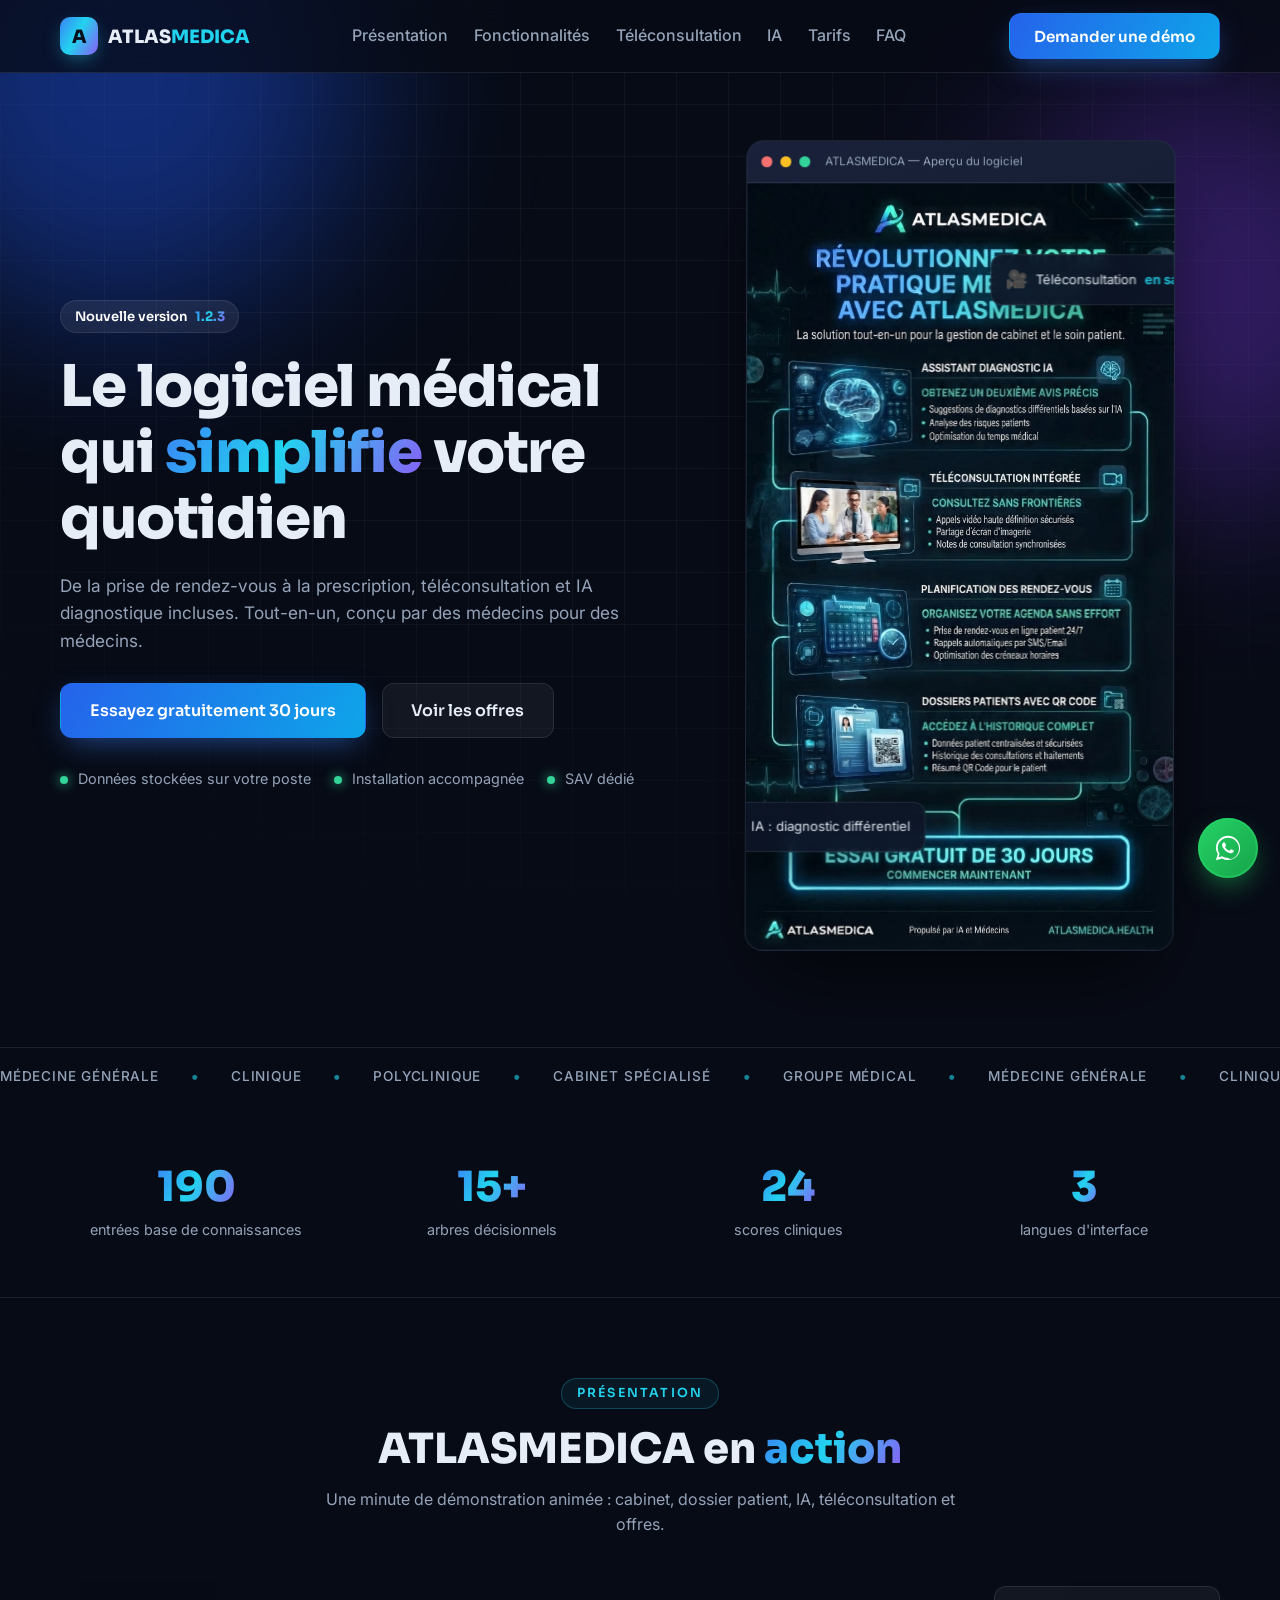
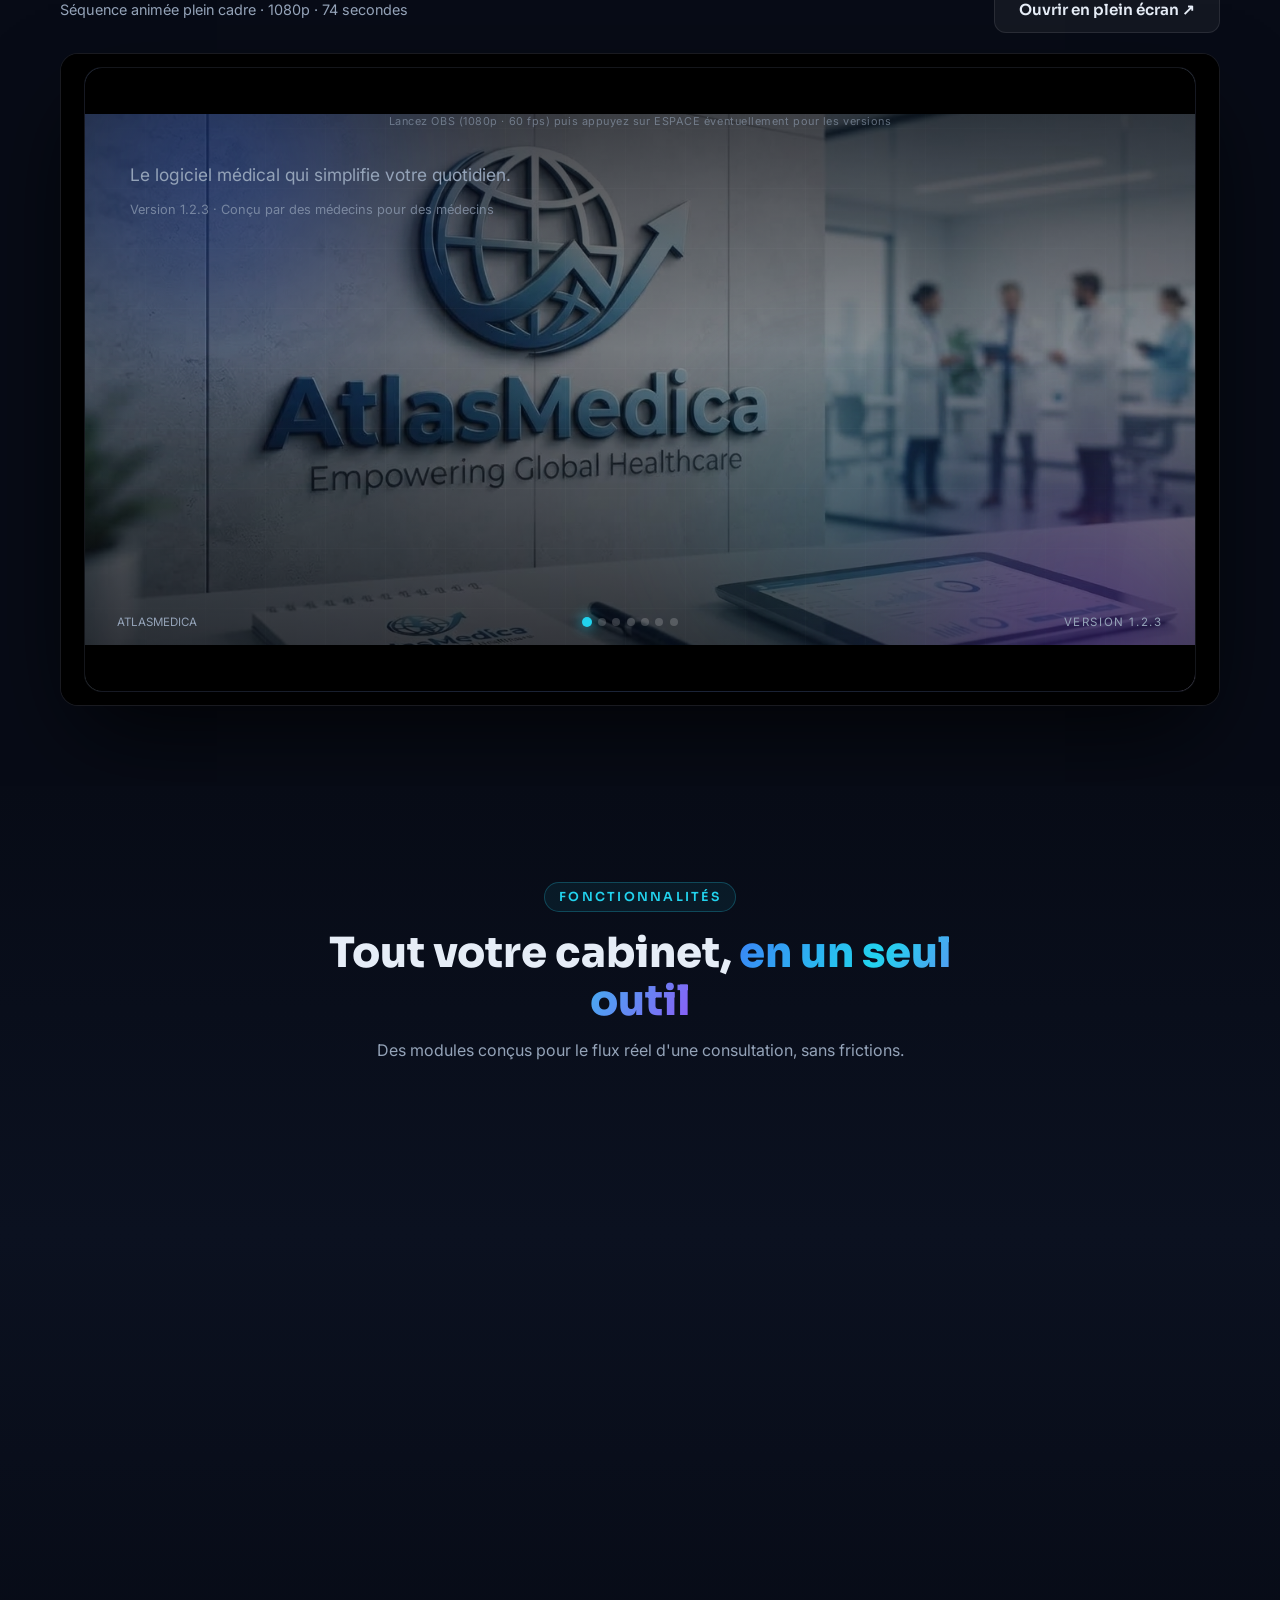
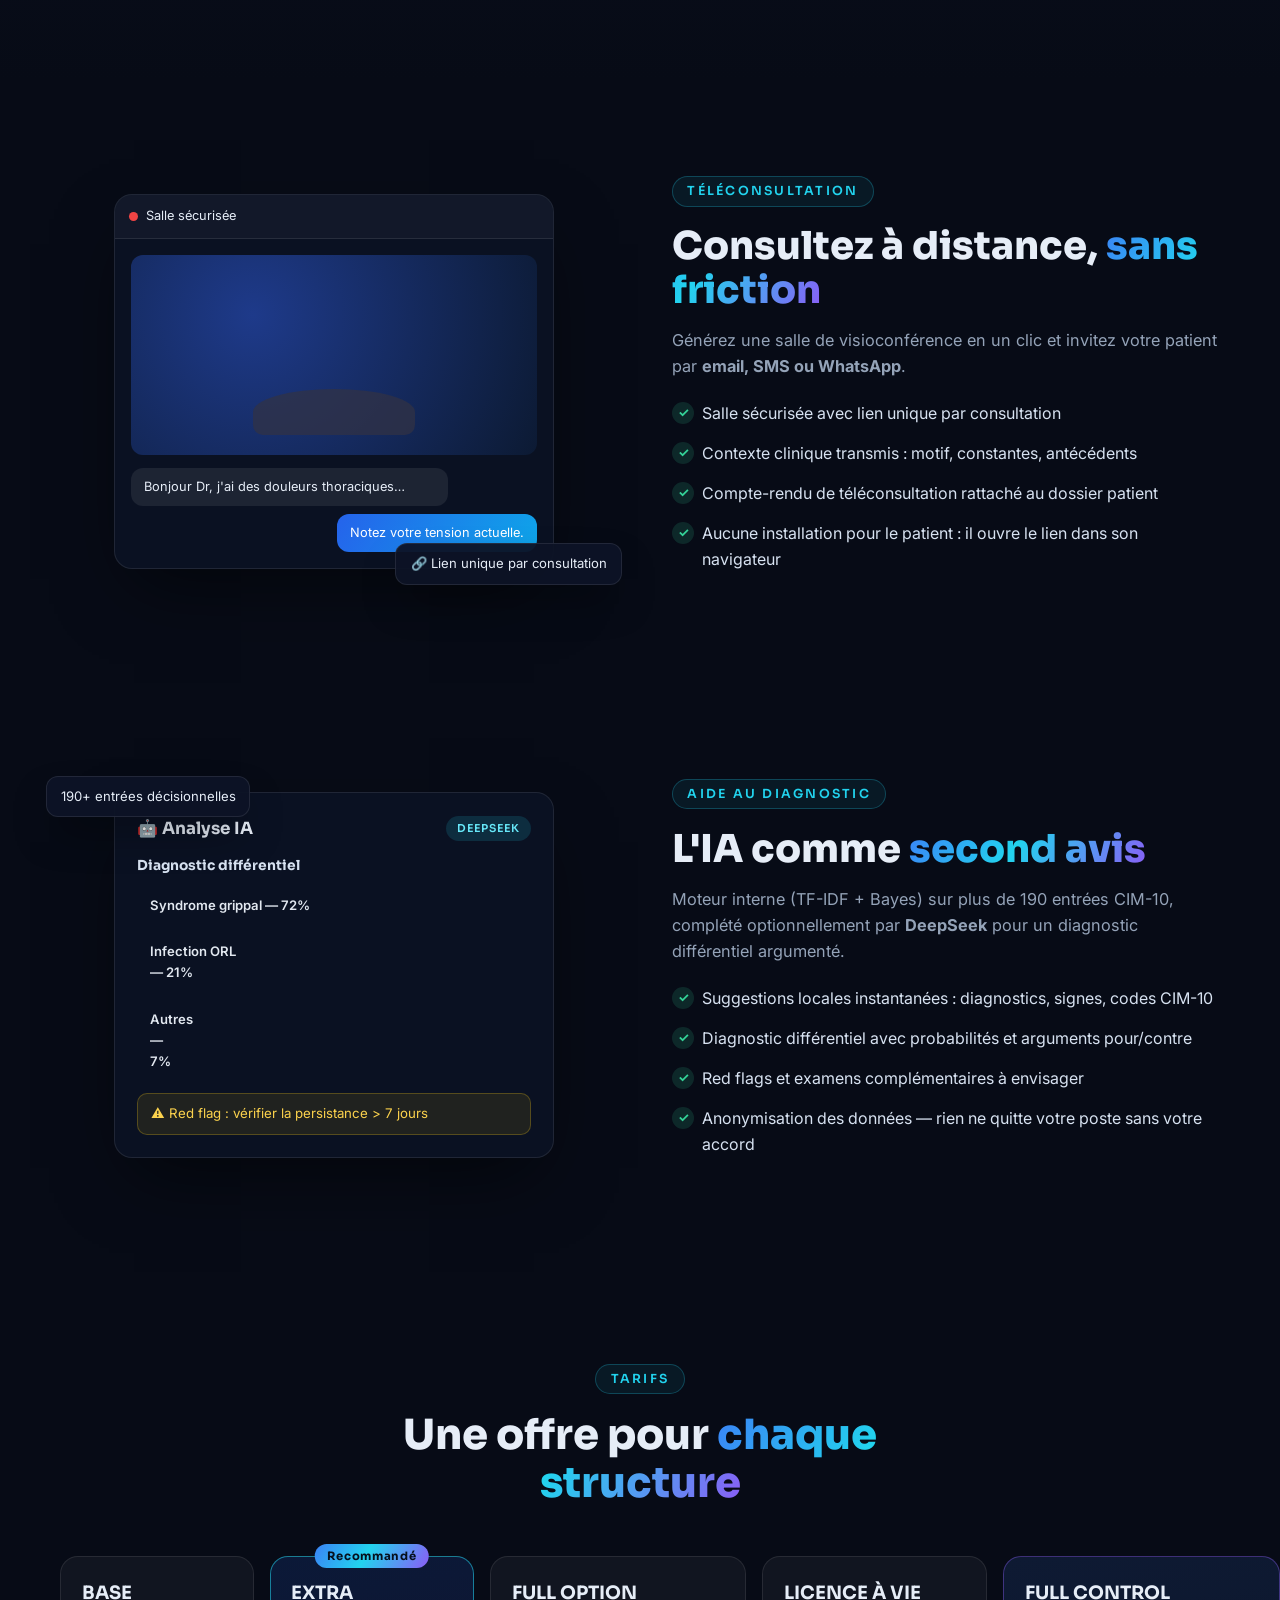
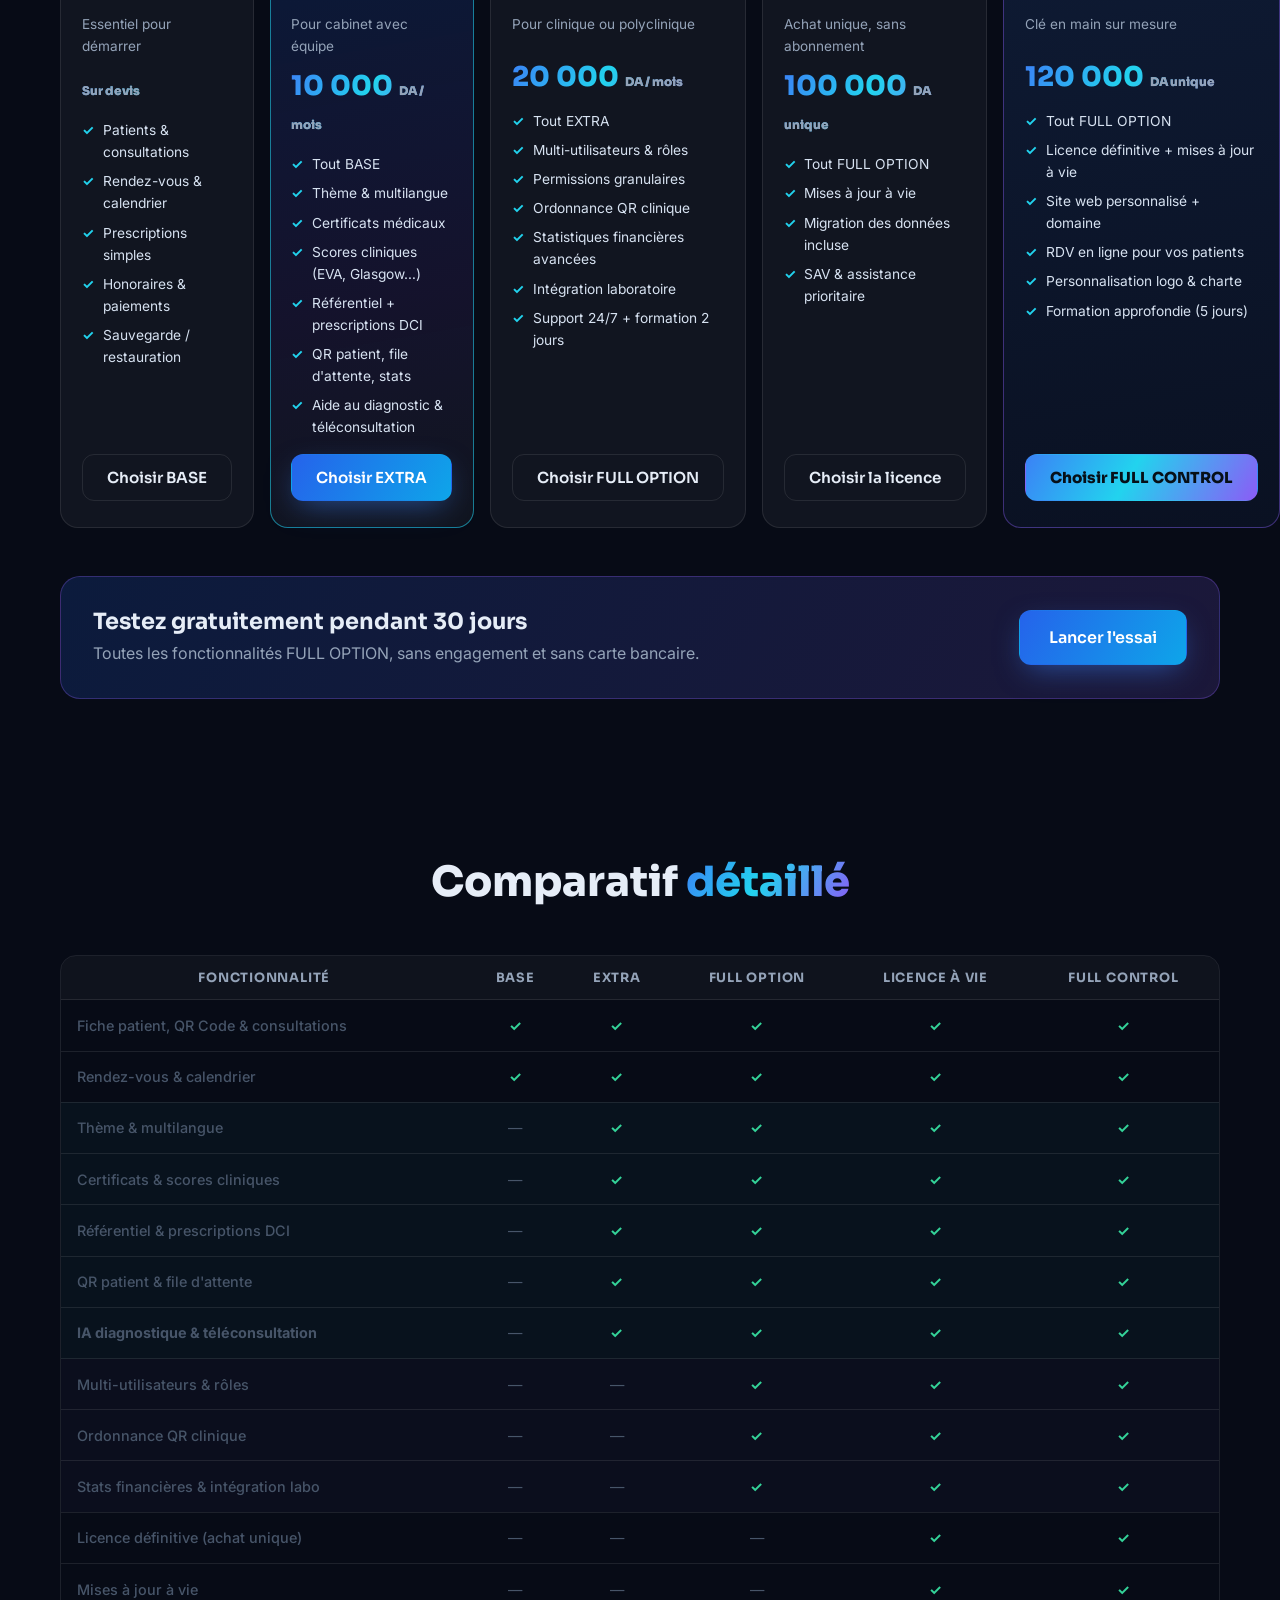
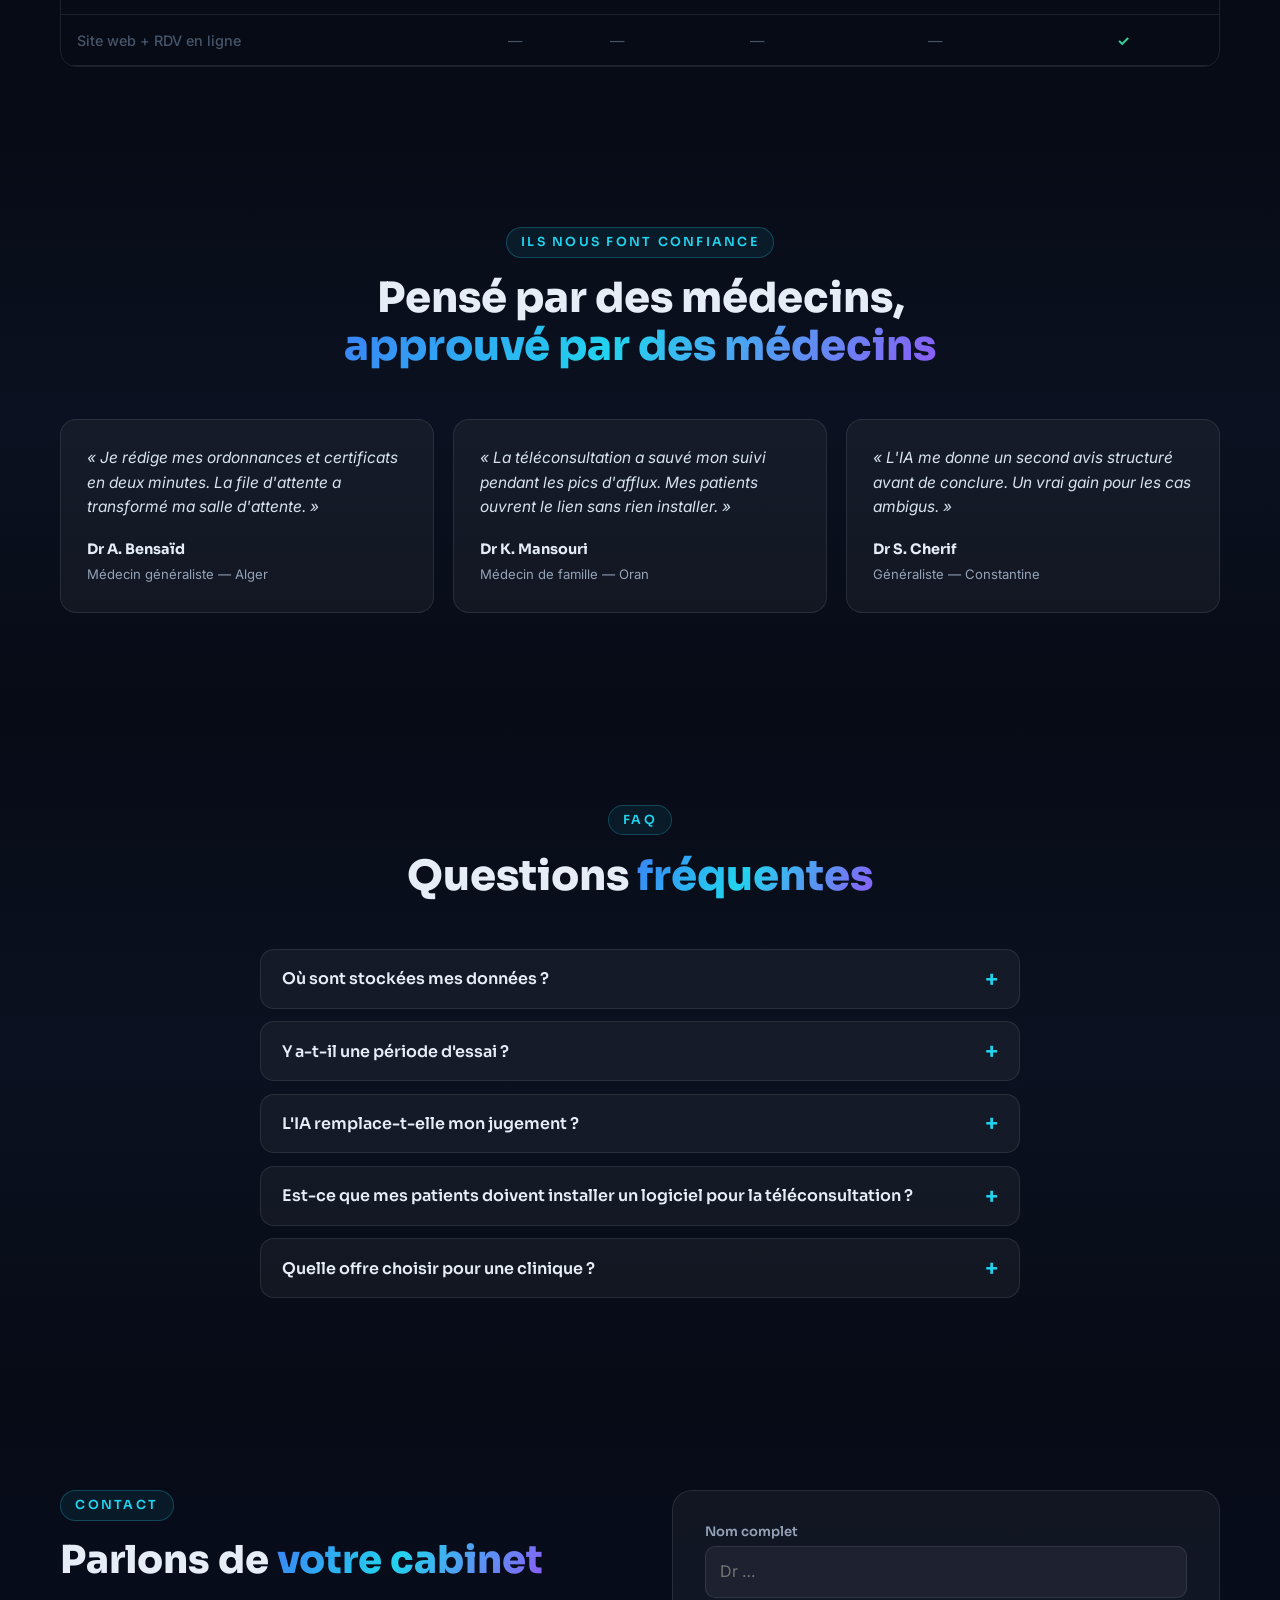
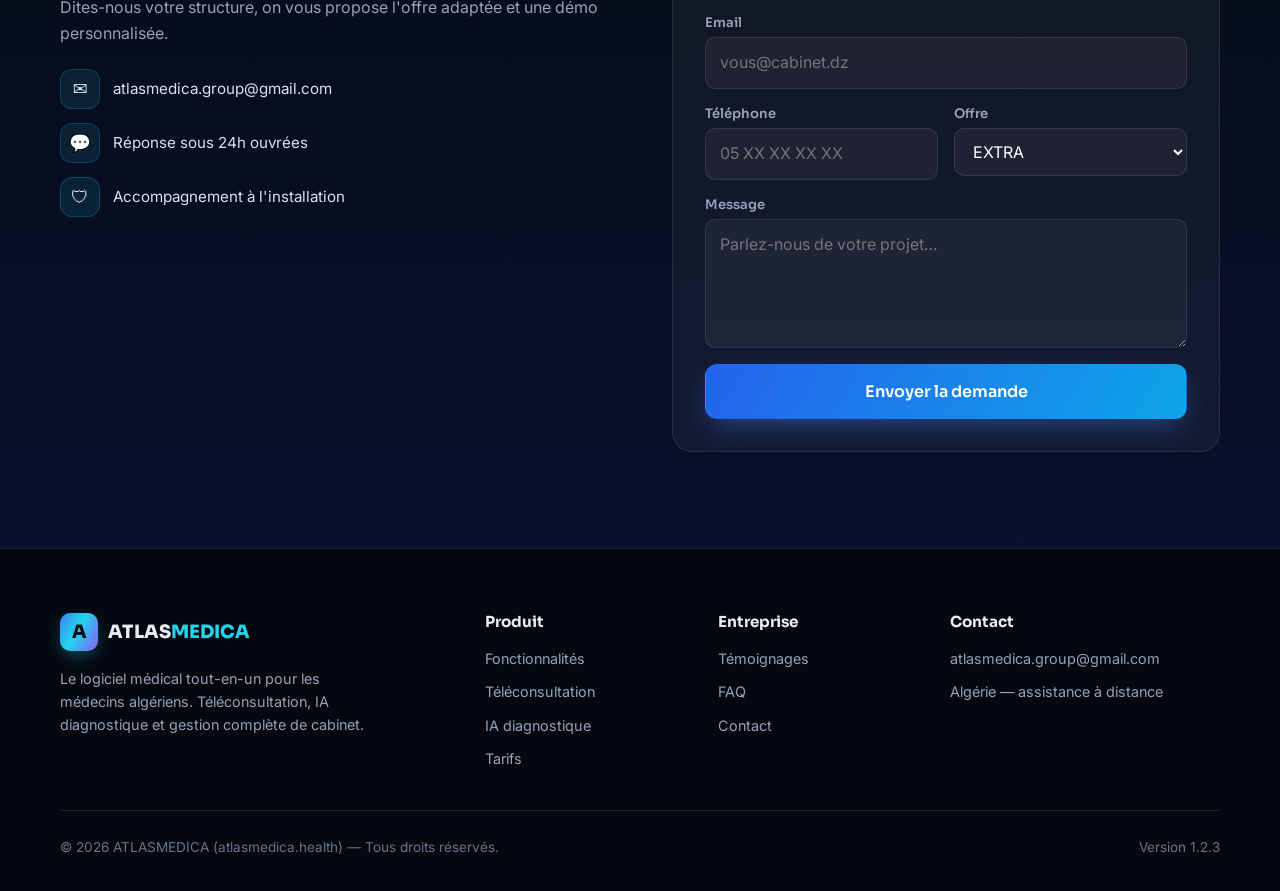
==== commit 87ecc92e: "Landing v2 + promo animée (form Netlify, WhatsApp corrigé)" ====
--- a/index.html
+++ b/index.html
@@ -1,536 +1,498 @@
 <!DOCTYPE html>
 <html lang="fr">
 <head>
-  <meta charset="UTF-8">
-  <meta name="viewport" content="width=device-width, initial-scale=1.0">
-  <title>ATLASMEDICA — Logiciel Médical Intelligent</title>
-  <link rel="preconnect" href="https://fonts.googleapis.com">
-  <link href="https://fonts.googleapis.com/css2?family=Inter:wght@300;400;500;600;700;800;900&display=swap" rel="stylesheet">
-  <link rel="stylesheet" href="https://cdnjs.cloudflare.com/ajax/libs/font-awesome/6.5.0/css/all.min.css">
-  <link rel="stylesheet" href="style.css">
+<meta charset="UTF-8">
+<meta name="viewport" content="width=device-width, initial-scale=1.0">
+<title>ATLASMEDICA — Le logiciel médical qui simplifie votre quotidien</title>
+<meta name="description" content="ATLASMEDICA : gestion de cabinet, téléconsultation et aide au diagnostic par IA. Conçu par des médecins pour des médecins. Démo gratuite 30 jours.">
+<link rel="preconnect" href="https://fonts.googleapis.com">
+<link rel="preconnect" href="https://fonts.gstatic.com" crossorigin>
+<link href="https://fonts.googleapis.com/css2?family=Sora:wght@400;600;700;800&family=Inter:wght@400;500;600&display=swap" rel="stylesheet">
+<link rel="stylesheet" href="style.css">
 </head>
 <body>
 
-  <!-- ===== NAVBAR ===== -->
-  <nav class="navbar" id="navbar">
-    <div class="container nav-container">
-      <a href="#" class="nav-logo">
-        <img src="assets/logo.png" alt="ATLASMEDICA" class="logo-img">
-      </a>
-      <ul class="nav-links" id="navLinks">
-        <li><a href="#features">Fonctionnalités</a></li>
-        <li><a href="#gallery">Galerie</a></li>
-        <li><a href="#video">Vidéo</a></li>
-        <li><a href="#offers">Offres</a></li>
-        <li><a href="#demo">Démo</a></li>
-        <li><a href="#contact">Contact</a></li>
+<!-- ===== NAVBAR ===== -->
+<header class="nav" id="nav">
+  <div class="container nav-inner">
+    <a href="#hero" class="logo">
+      <span class="logo-mark">A</span>
+      <span class="logo-text">ATLAS<span>MEDICA</span></span>
+    </a>
+    <nav class="nav-links" id="navLinks">
+      <a href="#promo">Présentation</a>
+      <a href="#features">Fonctionnalités</a>
+      <a href="#tele">Téléconsultation</a>
+      <a href="#ia">IA</a>
+      <a href="#pricing">Tarifs</a>
+      <a href="#faq">FAQ</a>
+    </nav>
+    <div class="nav-cta">
+      <a href="#contact" class="btn btn-primary">Demander une démo</a>
+      <button class="nav-burger" id="navBurger" aria-label="Menu"><span></span><span></span><span></span></button>
+    </div>
+  </div>
+</header>
+
+<!-- ===== HERO ===== -->
+<section class="hero" id="hero">
+  <div class="hero-bg">
+    <div class="orb orb-1"></div>
+    <div class="orb orb-2"></div>
+    <div class="grid-lines"></div>
+  </div>
+  <div class="container hero-grid">
+    <div class="hero-content reveal">
+      <span class="badge">Nouvelle version <b>1.2.3</b></span>
+      <h1>Le logiciel médical qui <span class="grad-text">simplifie</span> votre quotidien</h1>
+      <p class="hero-sub">De la prise de rendez-vous à la prescription, téléconsultation et IA diagnostique incluses. Tout-en-un, conçu par des médecins pour des médecins.</p>
+      <div class="hero-cta">
+        <a href="#contact" class="btn btn-primary btn-lg">Essayez gratuitement 30 jours</a>
+        <a href="#pricing" class="btn btn-ghost btn-lg">Voir les offres</a>
+      </div>
+      <ul class="hero-trust">
+        <li><span class="dot"></span> Données stockées sur votre poste</li>
+        <li><span class="dot"></span> Installation accompagnée</li>
+        <li><span class="dot"></span> SAV dédié</li>
       </ul>
-      <a href="#offers" class="btn btn-primary nav-cta">Choisir une offre</a>
-      <button class="hamburger" id="hamburger" aria-label="Menu">
-        <span></span><span></span><span></span>
-      </button>
-    </div>
-  </nav>
-
-  <!-- ===== HERO ===== -->
-  <section class="hero" id="hero">
-    <div class="container hero-grid">
-      <div class="hero-content">
-        <span class="badge">Version 1.2.3</span>
-        <h1>Le logiciel médical <br>qui <span class="gradient-text">simplifie</span> votre quotidien</h1>
-        <p>De la prise de rendez-vous à la prescription, ATLASMEDICA est l'outil tout-en-un conçu par des médecins pour des médecins. Interface moderne, scores cliniques intégrés, aucun détail ne vous échappe.</p>
-        <div class="hero-cta">
-          <a href="#offers" class="btn btn-primary btn-lg">Voir les offres</a>
-          <a href="#demo" class="btn btn-outline btn-lg">Demander une démo</a>
+    </div>
+
+    <div class="hero-visual reveal">
+      <div class="mock">
+        <div class="mock-top">
+          <span class="mock-dot red"></span><span class="mock-dot yellow"></span><span class="mock-dot green"></span>
+          <span class="mock-title">ATLASMEDICA — Aperçu du logiciel</span>
         </div>
-        <div class="hero-stats">
-          <div class="stat"><span class="stat-num">150+</span><span class="stat-label">Cabinet équipés</span></div>
-          <div class="stat"><span class="stat-num">98%</span><span class="stat-label">Satisfaction</span></div>
-          <div class="stat"><span class="stat-num">24/7</span><span class="stat-label">Support prioritaire</span></div>
-        </div>
-      </div>
-      <div class="hero-visual">
-        <div class="hero-photo-wrap">
-          <img src="assets/cover.jpg" alt="Médecin — ATLASMEDICA" class="hero-photo">
-          <div class="hero-float-card card-1">
-            <i class="fas fa-user-md"></i>
-            <span>Patient suivi</span>
-            <strong>M. Ali</strong>
-          </div>
-          <div class="hero-float-card card-2">
-            <i class="fas fa-heartbeat"></i>
-            <span>Signes vitaux</span>
-            <strong>12.4 / 8.2</strong>
+        <img class="mock-img" src="assets/aff1.jpeg" alt="ATLASMEDICA — aperçu du logiciel">
+        <div class="float-chip f1"><span class="f-ico">🎥</span> Téléconsultation <b>en salle</b></div>
+        <div class="float-chip f2"><span class="f-ico">🤖</span> IA : diagnostic différentiel</div>
+      </div>
+      <div class="pulse-ring"></div>
+    </div>
+  </div>
+  <div class="marquee">
+    <div class="marquee-track">
+      <span>Médecine générale</span><b>•</b><span>Clinique</span><b>•</b><span>Polyclinique</span><b>•</b><span>Cabinet spécialisé</span><b>•</b><span>Groupe médical</span><b>•</b>
+      <span>Médecine générale</span><b>•</b><span>Clinique</span><b>•</b><span>Polyclinique</span><b>•</b><span>Cabinet spécialisé</span><b>•</b><span>Groupe médical</span><b>•</b>
+    </div>
+  </div>
+</section>
+
+<!-- ===== STATS ===== -->
+<section class="stats" id="stats">
+  <div class="container stats-grid reveal">
+    <div class="stat"><span class="stat-num" data-count="190">0</span><span class="stat-label">entrées base de connaissances</span></div>
+    <div class="stat"><span class="stat-num" data-count="15" data-suffix="+">0</span><span class="stat-label">arbres décisionnels</span></div>
+    <div class="stat"><span class="stat-num" data-count="24">0</span><span class="stat-label">scores cliniques</span></div>
+    <div class="stat"><span class="stat-num" data-count="3">0</span><span class="stat-label">langues d'interface</span></div>
+  </div>
+</section>
+
+<!-- ===== PROMO ===== -->
+<section class="promo-sec" id="promo">
+  <div class="container">
+    <div class="sec-head reveal">
+      <span class="kicker">Présentation</span>
+      <h2>ATLASMEDICA en <span class="grad-text">action</span></h2>
+      <p>Une minute de démonstration animée : cabinet, dossier patient, IA, téléconsultation et offres.</p>
+    </div>
+    <div class="promo-bar reveal">
+      <span class="ph">Séquence animée plein cadre · 1080p · 74 secondes</span>
+      <a href="promo.html" class="btn btn-ghost" target="_blank" rel="noopener">Ouvrir en plein écran ↗</a>
+    </div>
+    <div class="promo-frame reveal">
+      <iframe src="promo.html" title="Présentation ATLASMEDICA" loading="lazy" allowfullscreen></iframe>
+    </div>
+  </div>
+</section>
+
+<!-- ===== FEATURES ===== -->
+<section class="features" id="features">
+  <div class="container">
+    <div class="sec-head reveal">
+      <span class="kicker">Fonctionnalités</span>
+      <h2>Tout votre cabinet, <span class="grad-text">en un seul outil</span></h2>
+      <p>Des modules conçus pour le flux réel d'une consultation, sans frictions.</p>
+    </div>
+    <div class="feat-grid">
+      <article class="feat reveal">
+        <span class="feat-ico" style="--c:#3b82f6">📅</span>
+        <h3>Rendez-vous & file d'attente</h3>
+        <p>Calendrier, agenda partagé, appel patient et gestion de l'attente en temps réel.</p>
+      </article>
+      <article class="feat reveal">
+        <span class="feat-ico" style="--c:#22d3ee">👥</span>
+        <h3>Dossier patient complet & QR Code</h3>
+        <p>Antécédents, intolérances, traitements en cours et résumé instantané par QR code patient.</p>
+      </article>
+      <article class="feat reveal">
+        <span class="feat-ico" style="--c:#8b5cf6">💊</span>
+        <h3>Prescriptions intelligentes</h3>
+        <p>Posologie, DCI, référentiel médicaments et ordonnance avec QR clinique.</p>
+      </article>
+      <article class="feat reveal">
+        <span class="feat-ico" style="--c:#34d399">🧾</span>
+        <h3>Certificats & comptes rendus</h3>
+        <p>Certificats médicaux, demandes, exploitations et modèles automatiques.</p>
+      </article>
+      <article class="feat reveal">
+        <span class="feat-ico" style="--c:#f59e0b">📊</span>
+        <h3>Scores & calculs cliniques</h3>
+        <p>EVA, Glasgow, CRB-65, clearance créatinine, DFG MDRD, HOMA-IR et plus.</p>
+      </article>
+      <article class="feat reveal">
+        <span class="feat-ico" style="--c:#f472b6">💰</span>
+        <h3>Facturation & statistiques</h3>
+        <p>Honoraires, paiements, rapports et statistiques financières avancées.</p>
+      </article>
+      <article class="feat reveal">
+        <span class="feat-ico" style="--c:#fb923c">🛡</span>
+        <h3>Sauvegarde MySQL locale</h3>
+        <p>Vos données restent chez vous. Sauvegarde / restauration en un clic.</p>
+      </article>
+      <article class="feat reveal">
+        <span class="feat-ico" style="--c:#60a5fa">🌍</span>
+        <h3>Multilingue & thème</h3>
+        <p>Français, arabe et plus, avec palette de couleurs personnalisable.</p>
+      </article>
+    </div>
+  </div>
+</section>
+
+<!-- ===== TELECONSULTATION ===== -->
+<section class="split" id="tele">
+  <div class="container split-grid">
+    <div class="split-visual reveal">
+      <div class="tc-stage">
+        <div class="tc-frame">
+          <div class="tc-bar"><span class="tc-live"></span> Salle sécurisée</div>
+          <div class="tc-screen">
+            <div class="tc-video"></div>
+            <div class="tc-chat">
+              <span class="tc-msg">Bonjour Dr, j'ai des douleurs thoraciques…</span>
+              <span class="tc-msg own">Notez votre tension actuelle.</span>
+            </div>
           </div>
         </div>
-      </div>
-    </div>
-    <div class="hero-wave">
-      <svg viewBox="0 0 1440 120" preserveAspectRatio="none"><path d="M0,60 C360,120 1080,0 1440,60 L1440,120 L0,120 Z" fill="var(--bg)"/></svg>
-    </div>
-  </section>
-
-
-
-  <!-- ===== FEATURES ===== -->
-  <section class="features" id="features">
-    <div class="container">
-      <div class="section-header">
-        <span class="badge">Fonctionnalités</span>
-        <h2>Un outil complet pensé <span class="gradient-text">pour le soin</span></h2>
-        <p>ATLASMEDICA couvre l'intégralité de votre flux de travail médical, de l'accueil du patient à la facturation.</p>
-      </div>
-
-      <div class="features-grid">
-        <div class="feature-card" data-delay="0">
-          <div class="feature-icon" style="--icn:#4f46e5"><i class="fas fa-calendar-check"></i></div>
-          <h3>Rendez-vous</h3>
-          <p>Calendrier interactif, détection de conflits, rappels automatiques.</p>
+        <div class="tc-badge">🔗 Lien unique par consultation</div>
+      </div>
+    </div>
+    <div class="split-content reveal">
+      <span class="kicker">Téléconsultation</span>
+      <h2>Consultez à distance, <span class="grad-text">sans friction</span></h2>
+      <p>Générez une salle de visioconférence en un clic et invitez votre patient par <strong>email, SMS ou WhatsApp</strong>.</p>
+      <ul class="check-list">
+        <li>Salle sécurisée avec lien unique par consultation</li>
+        <li>Contexte clinique transmis : motif, constantes, antécédents</li>
+        <li>Compte-rendu de téléconsultation rattaché au dossier patient</li>
+        <li>Aucune installation pour le patient : il ouvre le lien dans son navigateur</li>
+      </ul>
+    </div>
+  </div>
+</section>
+
+<!-- ===== IA ===== -->
+<section class="split split-reverse" id="ia">
+  <div class="container split-grid">
+    <div class="split-content reveal">
+      <span class="kicker">Aide au diagnostic</span>
+      <h2>L'IA comme <span class="grad-text">second avis</span></h2>
+      <p>Moteur interne (TF-IDF + Bayes) sur plus de 190 entrées CIM-10, complété optionnellement par <strong>DeepSeek</strong> pour un diagnostic différentiel argumenté.</p>
+      <ul class="check-list">
+        <li>Suggestions locales instantanées : diagnostics, signes, codes CIM-10</li>
+        <li>Diagnostic différentiel avec probabilités et arguments pour/contre</li>
+        <li>Red flags et examens complémentaires à envisager</li>
+        <li>Anonymisation des données — rien ne quitte votre poste sans votre accord</li>
+      </ul>
+    </div>
+    <div class="split-visual reveal">
+      <div class="ia-stage">
+        <div class="ia-card">
+          <div class="ia-head">🤖 Analyse IA <span class="ia-pill">deepseek</span></div>
+          <div class="ia-line"><b>Diagnostic différentiel</b></div>
+          <div class="ia-row"><span class="ia-pct" style="--w:72%">Syndrome grippal — 72%</span></div>
+          <div class="ia-row"><span class="ia-pct" style="--w:21%">Infection ORL — 21%</span></div>
+          <div class="ia-row"><span class="ia-pct" style="--w:7%">Autres — 7%</span></div>
+          <div class="ia-alert">⚠ Red flag : vérifier la persistance > 7 jours</div>
         </div>
-        <div class="feature-card" data-delay="100">
-          <div class="feature-icon" style="--icn:#0891b2"><i class="fas fa-notes-medical"></i></div>
-          <h3>Consultation</h3>
-          <p>Motifs, diagnostics, traitements, observations — tout dans une interface fluide.</p>
+        <div class="ia-badge">190+ entrées décisionnelles</div>
+      </div>
+    </div>
+  </div>
+</section>
+
+<!-- ===== PRICING ===== -->
+<section class="pricing" id="pricing">
+  <div class="container">
+    <div class="sec-head reveal">
+      <span class="kicker">Tarifs</span>
+      <h2>Une offre pour <span class="grad-text">chaque structure</span></h2>
+    </div>
+    <div class="price-grid">
+      <article class="price reveal">
+        <h3>BASE</h3>
+        <p class="price-desc">Essentiel pour démarrer</p>
+        <div class="price-num"><small>Sur devis</small></div>
+        <ul>
+          <li>Patients & consultations</li>
+          <li>Rendez-vous & calendrier</li>
+          <li>Prescriptions simples</li>
+          <li>Honoraires & paiements</li>
+          <li>Sauvegarde / restauration</li>
+        </ul>
+        <a href="#contact" class="btn btn-outline">Choisir BASE</a>
+      </article>
+
+      <article class="price featured reveal">
+        <span class="price-badge">Recommandé</span>
+        <h3>EXTRA</h3>
+        <p class="price-desc">Pour cabinet avec équipe</p>
+        <div class="price-num">10 000 <small>DA / mois</small></div>
+        <ul>
+          <li>Tout BASE</li>
+          <li>Thème & multilangue</li>
+          <li>Certificats médicaux</li>
+          <li>Scores cliniques (EVA, Glasgow…)</li>
+          <li>Référentiel + prescriptions DCI</li>
+          <li>QR patient, file d'attente, stats</li>
+          <li>Aide au diagnostic & téléconsultation</li>
+        </ul>
+        <a href="#contact" class="btn btn-primary">Choisir EXTRA</a>
+      </article>
+
+      <article class="price reveal">
+        <h3>FULL OPTION</h3>
+        <p class="price-desc">Pour clinique ou polyclinique</p>
+        <div class="price-num">20 000 <small>DA / mois</small></div>
+        <ul>
+          <li>Tout EXTRA</li>
+          <li>Multi-utilisateurs & rôles</li>
+          <li>Permissions granulaires</li>
+          <li>Ordonnance QR clinique</li>
+          <li>Statistiques financières avancées</li>
+          <li>Intégration laboratoire</li>
+          <li>Support 24/7 + formation 2 jours</li>
+        </ul>
+        <a href="#contact" class="btn btn-outline">Choisir FULL OPTION</a>
+      </article>
+
+      <article class="price reveal">
+        <h3>LICENCE À VIE</h3>
+        <p class="price-desc">Achat unique, sans abonnement</p>
+        <div class="price-num">100 000 <small>DA unique</small></div>
+        <ul>
+          <li>Tout FULL OPTION</li>
+          <li>Mises à jour à vie</li>
+          <li>Migration des données incluse</li>
+          <li>SAV & assistance prioritaire</li>
+        </ul>
+        <a href="#contact" class="btn btn-outline">Choisir la licence</a>
+      </article>
+
+      <article class="price dark-card reveal">
+        <h3>FULL CONTROL</h3>
+        <p class="price-desc">Clé en main sur mesure</p>
+        <div class="price-num">120 000 <small>DA unique</small></div>
+        <ul>
+          <li>Tout FULL OPTION</li>
+          <li>Licence définitive + mises à jour à vie</li>
+          <li>Site web personnalisé + domaine</li>
+          <li>RDV en ligne pour vos patients</li>
+          <li>Personnalisation logo & charte</li>
+          <li>Formation approfondie (5 jours)</li>
+        </ul>
+        <a href="#contact" class="btn btn-gradient">Choisir FULL CONTROL</a>
+      </article>
+    </div>
+
+    <div class="trial-cta reveal">
+      <div>
+        <h3>Testez gratuitement pendant 30 jours</h3>
+        <p>Toutes les fonctionnalités FULL OPTION, sans engagement et sans carte bancaire.</p>
+      </div>
+      <a href="#contact" class="btn btn-primary btn-lg">Lancer l'essai</a>
+    </div>
+  </div>
+</section>
+
+<!-- ===== COMPARISON ===== -->
+<section class="compare" id="compare">
+  <div class="container reveal">
+    <div class="sec-head">
+      <h2>Comparatif <span class="grad-text">détaillé</span></h2>
+    </div>
+    <div class="table-wrap">
+      <table class="comp-table">
+        <thead>
+          <tr>
+            <th>Fonctionnalité</th><th>BASE</th><th>EXTRA</th><th>FULL OPTION</th><th>LICENCE À VIE</th><th>FULL CONTROL</th>
+          </tr>
+        </thead>
+        <tbody>
+          <tr><td>Fiche patient, QR Code & consultations</td><td class="on">✓</td><td class="on">✓</td><td class="on">✓</td><td class="on">✓</td><td class="on">✓</td></tr>
+          <tr><td>Rendez-vous & calendrier</td><td class="on">✓</td><td class="on">✓</td><td class="on">✓</td><td class="on">✓</td><td class="on">✓</td></tr>
+          <tr class="g"><td>Thème & multilangue</td><td>—</td><td class="on">✓</td><td class="on">✓</td><td class="on">✓</td><td class="on">✓</td></tr>
+          <tr class="g"><td>Certificats & scores cliniques</td><td>—</td><td class="on">✓</td><td class="on">✓</td><td class="on">✓</td><td class="on">✓</td></tr>
+          <tr class="g"><td>Référentiel & prescriptions DCI</td><td>—</td><td class="on">✓</td><td class="on">✓</td><td class="on">✓</td><td class="on">✓</td></tr>
+          <tr class="g"><td>QR patient & file d'attente</td><td>—</td><td class="on">✓</td><td class="on">✓</td><td class="on">✓</td><td class="on">✓</td></tr>
+          <tr class="g"><td><b>IA diagnostique & téléconsultation</b></td><td>—</td><td class="on">✓</td><td class="on">✓</td><td class="on">✓</td><td class="on">✓</td></tr>
+          <tr class="p"><td>Multi-utilisateurs & rôles</td><td>—</td><td>—</td><td class="on">✓</td><td class="on">✓</td><td class="on">✓</td></tr>
+          <tr class="p"><td>Ordonnance QR clinique</td><td>—</td><td>—</td><td class="on">✓</td><td class="on">✓</td><td class="on">✓</td></tr>
+          <tr class="p"><td>Stats financières & intégration labo</td><td>—</td><td>—</td><td class="on">✓</td><td class="on">✓</td><td class="on">✓</td></tr>
+          <tr><td>Licence définitive (achat unique)</td><td>—</td><td>—</td><td>—</td><td class="on">✓</td><td class="on">✓</td></tr>
+          <tr><td>Mises à jour à vie</td><td>—</td><td>—</td><td>—</td><td class="on">✓</td><td class="on">✓</td></tr>
+          <tr><td>Site web + RDV en ligne</td><td>—</td><td>—</td><td>—</td><td>—</td><td class="on">✓</td></tr>
+        </tbody>
+      </table>
+    </div>
+  </div>
+</section>
+
+<!-- ===== TESTIMONIALS ===== -->
+<section class="testi" id="testimonials">
+  <div class="container">
+    <div class="sec-head reveal">
+      <span class="kicker">Ils nous font confiance</span>
+      <h2>Pensé par des médecins, <span class="grad-text">approuvé par des médecins</span></h2>
+    </div>
+    <div class="testi-grid">
+      <blockquote class="reveal">
+        <p>« Je rédige mes ordonnances et certificats en deux minutes. La file d'attente a transformé ma salle d'attente. »</p>
+        <footer><b>Dr A. Bensaïd</b><span>Médecin généraliste — Alger</span></footer>
+      </blockquote>
+      <blockquote class="reveal">
+        <p>« La téléconsultation a sauvé mon suivi pendant les pics d'afflux. Mes patients ouvrent le lien sans rien installer. »</p>
+        <footer><b>Dr K. Mansouri</b><span>Médecin de famille — Oran</span></footer>
+      </blockquote>
+      <blockquote class="reveal">
+        <p>« L'IA me donne un second avis structuré avant de conclure. Un vrai gain pour les cas ambigus. »</p>
+        <footer><b>Dr S. Cherif</b><span>Généraliste — Constantine</span></footer>
+      </blockquote>
+    </div>
+  </div>
+</section>
+
+<!-- ===== FAQ ===== -->
+<section class="faq" id="faq">
+  <div class="container">
+    <div class="sec-head reveal">
+      <span class="kicker">FAQ</span>
+      <h2>Questions <span class="grad-text">fréquentes</span></h2>
+    </div>
+    <div class="faq-list reveal">
+      <details>
+        <summary>Où sont stockées mes données ?</summary>
+        <p>Sur votre propre poste (MySQL local). Vous gardez le contrôle total et pouvez sauvegarder ou restaurer en un clic.</p>
+      </details>
+      <details>
+        <summary>Y a-t-il une période d'essai ?</summary>
+        <p>Oui, 30 jours gratuits avec toutes les fonctionnalités FULL OPTION, sans carte bancaire. Vos données sont migrées si vous souscrivez.</p>
+      </details>
+      <details>
+        <summary>L'IA remplace-t-elle mon jugement ?</summary>
+        <p>Non. C'est une aide à la réflexion clinique : elle propose un différentiel argumenté, signale les red flags et rappelle qu'elle ne remplace pas le praticien.</p>
+      </details>
+      <details>
+        <summary>Est-ce que mes patients doivent installer un logiciel pour la téléconsultation ?</summary>
+        <p>Non. Ils ouvrent simplement le lien de la salle dans leur navigateur (Jitsi).</p>
+      </details>
+      <details>
+        <summary>Quelle offre choisir pour une clinique ?</summary>
+        <p>FULL OPTION (multi-utilisateurs, rôles et permissions) ou FULL CONTROL si vous voulez aussi un site web avec RDV en ligne.</p>
+      </details>
+    </div>
+  </div>
+</section>
+
+<!-- ===== CONTACT ===== -->
+<section class="contact" id="contact">
+  <div class="container contact-grid">
+    <div class="contact-info reveal">
+      <span class="kicker">Contact</span>
+      <h2>Parlons de <span class="grad-text">votre cabinet</span></h2>
+      <p>Dites-nous votre structure, on vous propose l'offre adaptée et une démo personnalisée.</p>
+      <ul class="contact-list">
+        <li><span class="c-ico">✉️</span> atlasmedica.group@gmail.com</li>
+        <li><span class="c-ico">💬</span> Réponse sous 24h ouvrées</li>
+        <li><span class="c-ico">🛡</span> Accompagnement à l'installation</li>
+      </ul>
+    </div>
+    <form class="contact-form reveal" id="contactForm" name="contact" method="POST" data-netlify="true">
+      <input type="hidden" name="form-name" value="contact">
+      <div class="field">
+        <label for="cname">Nom complet</label>
+        <input id="cname" name="nom" type="text" placeholder="Dr …" required>
+      </div>
+      <div class="field">
+        <label for="cemail">Email</label>
+        <input id="cemail" name="email" type="email" placeholder="vous@cabinet.dz" required>
+      </div>
+      <div class="field-row">
+        <div class="field">
+          <label for="cphone">Téléphone</label>
+          <input id="cphone" name="telephone" type="tel" placeholder="05 XX XX XX XX">
         </div>
-        <div class="feature-card" data-delay="200">
-          <div class="feature-icon" style="--icn:#059669"><i class="fas fa-file-prescription"></i></div>
-          <h3>Prescriptions</h3>
-          <p>Génération d'ordonnances avec QR code, posologie, durée, DCI.</p>
+        <div class="field">
+          <label for="coffer">Offre</label>
+          <select id="coffer" name="offre">
+            <option>EXTRA</option>
+            <option>FULL OPTION</option>
+            <option>LICENCE À VIE</option>
+            <option>FULL CONTROL</option>
+            <option>Essai 30 jours</option>
+          </select>
         </div>
-        <div class="feature-card" data-delay="300">
-          <div class="feature-icon" style="--icn:#d97706"><i class="fas fa-qrcode"></i></div>
-          <h3>QR Code Patient</h3>
-          <p>Pathologies et traitements récents intégrés dans un QR unique.</p>
-        </div>
-        <div class="feature-card" data-delay="400">
-          <div class="feature-icon" style="--icn:#dc2626"><i class="fas fa-heartbeat"></i></div>
-          <h3>Scores Cliniques</h3>
-          <p>EVA, Glasgow, CRB-65, SpO₂, glycémie — calculs automatiques.</p>
-        </div>
-        <div class="feature-card" data-delay="450">
-          <div class="feature-icon" style="--icn:#0ea5e9"><i class="fas fa-flask"></i></div>
-          <h3>Calculs biologiques instantanés</h3>
-          <p>Clearance de la créatinine (DFG MDRD), HOMA-IR, bilans glycémique, lipidique, rénal, hépatique et inflammatoire — résultats et stades calculés automatiquement.</p>
-        </div>
-        <div class="feature-card" data-delay="500">
-          <div class="feature-icon" style="--icn:#7c3aed"><i class="fas fa-file-medical"></i></div>
-          <h3>Certificats</h3>
-          <p>Templates personnalisables, génération automatique de contenu.</p>
-        </div>
-        <div class="feature-card" data-delay="600">
-          <div class="feature-icon" style="--icn:#0d9488"><i class="fas fa-comments"></i></div>
-          <h3>Messagerie</h3>
-          <p>Communication interne entre praticiens avec notifications.</p>
-        </div>
-        <div class="feature-card" data-delay="700">
-          <div class="feature-icon" style="--icn:#e11d48"><i class="fas fa-chart-bar"></i></div>
-          <h3>Statistiques</h3>
-          <p>Tableau de bord, taux de réalisation, analyse des rendez-vous.</p>
-        </div>
-        <div class="feature-card" data-delay="800">
-          <div class="feature-icon" style="--icn:#2563eb"><i class="fas fa-palette"></i></div>
-          <h3>Personnalisation</h3>
-          <p>Thème clair/sombre, multilangue (FR/EN/AR), palette couleurs.</p>
-        </div>
-        <div class="feature-card" data-delay="900">
-          <div class="feature-icon" style="--icn:#0891b2"><i class="fas fa-user"></i></div>
-          <h3>Fiche patient enrichie</h3>
-          <p>Intolérances, antécédents chirurgicaux, médicaments en cours, carte récap imprimable.</p>
-        </div>
-        <div class="feature-card" data-delay="1000">
-          <div class="feature-icon" style="--icn:#7c3aed"><i class="fas fa-brain"></i></div>
-          <h3>Aide au diagnostic</h3>
-          <p>117 arbres décisionnels interactifs, base de connaissances CIM-10 (180+ entrées), alertes et suggestions cliniques.</p>
-        </div>
-      </div>
-    </div>
-  </section>
-
-  <!-- ===== GALLERY ===== -->
-  <section class="gallery" id="gallery">
-    <div class="container">
-      <div class="section-header">
-        <span class="badge">Aperçu</span>
-        <h2>Découvrez <span class="gradient-text">l'application</span></h2>
-        <p>Captures réelles de l'interface ATLASMEDICA : tableau de bord, patients, consultations, rendez-vous et paramètres.</p>
-      </div>
-      <div class="gallery-grid">
-        <a href="assets/screenshots/main_window1.png" class="gallery-item" data-caption="Tableau de bord"><img src="assets/screenshots/main_window1.png" alt="Tableau de bord" loading="lazy"></a>
-        <a href="assets/screenshots/main_window2.png" class="gallery-item" data-caption="Tableau de bord — vue d'ensemble"><img src="assets/screenshots/main_window2.png" alt="Vue d'ensemble" loading="lazy"></a>
-        <a href="assets/screenshots/patient_view.png" class="gallery-item" data-caption="Fiche patient"><img src="assets/screenshots/patient_view.png" alt="Fiche patient" loading="lazy"></a>
-        <a href="assets/screenshots/Rendez-vous.png" class="gallery-item" data-caption="Rendez-vous & calendrier"><img src="assets/screenshots/Rendez-vous.png" alt="Rendez-vous" loading="lazy"></a>
-        <a href="assets/screenshots/consult1.png" class="gallery-item" data-caption="Consultation"><img src="assets/screenshots/consult1.png" alt="Consultation" loading="lazy"></a>
-        <a href="assets/screenshots/parametres.png" class="gallery-item" data-caption="Paramètres"><img src="assets/screenshots/parametres.png" alt="Paramètres" loading="lazy"></a>
-        <a href="assets/screenshots/login.png" class="gallery-item" data-caption="Connexion"><img src="assets/screenshots/login.png" alt="Connexion" loading="lazy"></a>
-        <a href="assets/screenshots/ordo.png" class="gallery-item" data-caption="Ordonnance"><img src="assets/screenshots/ordo.png" alt="Ordonnance" loading="lazy"></a>
-      </div>
-    </div>
-  </section>
-
-  <!-- ===== VIDEO ===== -->
-  <section class="video" id="video">
-    <div class="container">
-      <div class="section-header">
-        <span class="badge">Présentation</span>
-        <h2>Découvrez ATLASMEDICA <span class="gradient-text">en vidéo</span></h2>
-        <p>Une minute pour comprendre comment ATLASMEDICA transforme votre quotidien médical.</p>
-      </div>
-      <div class="video-wrap" data-delay="0">
-        <video class="video-player" controls playsinline preload="metadata" poster="assets/cover.jpg">
-          <source src="assets/pub.mp4" type="video/mp4">
-          Votre navigateur ne supporte pas la lecture vidéo.
-        </video>
-      </div>
-    </div>
-  </section>
-
-  <!-- ===== OFFERS ===== -->
-  <section class="offers" id="offers">
-    <div class="container">
-      <div class="section-header">
-        <span class="badge">Tarifs</span>
-        <h2>Une offre pour <span class="gradient-text">chaque besoin</span></h2>
-        <p>Des formules flexibles et sans engagement. Évoluez selon votre activité.</p>
-      </div>
-
-      <div class="offers-grid">
-        <!-- BASE -->
-        <div class="offer-card">
-          <div class="offer-header">
-            <span class="offer-tag">Essentiel</span>
-            <h3>BASE</h3>
-            <div class="offer-price"><span class="price">5 000</span><span class="currency"> DA<small>/mois</small></span></div>
-            <p class="offer-desc">Pour médecin individuel débutant</p>
-          </div>
-          <ul class="offer-features">
-            <li><i class="fas fa-check-circle"></i> Authentification & gestion utilisateur</li>
-            <li><i class="fas fa-check-circle"></i> Fiche patient complète</li>
-            <li><i class="fas fa-check-circle"></i> Rendez-vous & calendrier</li>
-            <li><i class="fas fa-check-circle"></i> Consultation & prescriptions</li>
-            <li><i class="fas fa-check-circle"></i> Fiche patient enrichie (intolérances, médicaments)</li>
-            <li><i class="fas fa-check-circle"></i> Honoraire & statut paiement</li>
-            <li><i class="fas fa-check-circle"></i> Sauvegarde / restauration</li>
-            <li class="unchecked"><i class="fas fa-times-circle"></i> Scores cliniques</li>
-            <li class="unchecked"><i class="fas fa-times-circle"></i> QR code patient</li>
-            <li class="unchecked"><i class="fas fa-times-circle"></i> Aide au diagnostic</li>
-            <li class="unchecked"><i class="fas fa-times-circle"></i> Multi-utilisateurs</li>
-          </ul>
-          <a href="#contact" class="btn btn-primary offer-btn">Choisir BASE</a>
-        </div>
-
-        <!-- EXTRA / PRO -->
-        <div class="offer-card featured">
-          <div class="offer-badge">Recommandé</div>
-          <div class="offer-header">
-            <span class="offer-tag">Professionnel</span>
-            <h3>EXTRA</h3>
-            <div class="offer-price"><span class="price">10 000</span><span class="currency"> DA<small>/mois</small></span></div>
-            <p class="offer-desc">Pour cabinet avec équipe</p>
-          </div>
-          <ul class="offer-features">
-            <li><i class="fas fa-check-circle"></i> Tout BASE</li>
-            <li><i class="fas fa-check-circle"></i> Thème & multilangue</li>
-            <li><i class="fas fa-check-circle"></i> Certificats médicaux</li>
-            <li><i class="fas fa-check-circle"></i> Scores cliniques (EVA, Glasgow, CRB-65)</li>
-            <li><i class="fas fa-check-circle"></i> Signes vitaux complets</li>
-            <li><i class="fas fa-check-circle"></i> Calculs biologiques instantanés (clearance créatinine, DFG MDRD, HOMA-IR)</li>
-            <li><i class="fas fa-check-circle"></i> Référentiel médicaments</li>
-            <li><i class="fas fa-check-circle"></i> Prescriptions avec posologie & DCI</li>
-            <li><i class="fas fa-check-circle"></i> QR code patient (pathologies + traitements)</li>
-            <li><i class="fas fa-check-circle"></i> Impression carte patient</li>
-            <li><i class="fas fa-check-circle"></i> File d'attente & appel patient</li>
-            <li><i class="fas fa-check-circle"></i> Statistiques & rapports</li>
-            <li><i class="fas fa-check-circle"></i> Historique patient complet</li>
-            <li><i class="fas fa-check-circle"></i> Messagerie & notifications</li>
-            <li><i class="fas fa-check-circle"></i> Aide au diagnostic (arbres décisionnels)</li>
-            <li><i class="fas fa-check-circle"></i> Base de connaissances CIM-10 (180+ entrées)</li>
-            <li><i class="fas fa-check-circle"></i> Support email prioritaire</li>
-          </ul>
-          <a href="#contact" class="btn btn-primary offer-btn">Choisir EXTRA</a>
-        </div>
-
-        <!-- FULL OPTION -->
-        <div class="offer-card">
-          <div class="offer-header">
-            <span class="offer-tag">Premium</span>
-            <h3>FULL OPTION</h3>
-            <div class="offer-price"><span class="price">20 000</span><span class="currency"> DA<small>/mois</small></span></div>
-            <p class="offer-desc">Pour clinique ou polyclinique</p>
-          </div>
-          <ul class="offer-features">
-            <li><i class="fas fa-check-circle"></i> Tout EXTRA</li>
-            <li><i class="fas fa-check-circle"></i> Multi-utilisateurs & rôles (Admin, Médecin, Assistant)</li>
-            <li><i class="fas fa-check-circle"></i> Permissions granulaires par vue</li>
-            <li><i class="fas fa-check-circle"></i> Ordonnance avec QR code clinique (coordonnées)</li>
-            <li><i class="fas fa-check-circle"></i> Certificats avec contenu automatique</li>
-            <li><i class="fas fa-check-circle"></i> Licence logicielle & activation</li>
-            <li><i class="fas fa-check-circle"></i> Palette couleurs personnalisable</li>
-            <li><i class="fas fa-check-circle"></i> Statistiques financières avancées</li>
-            <li><i class="fas fa-check-circle"></i> Support téléphonique & prioritaire 24/7</li>
-            <li><i class="fas fa-check-circle"></i> Formation incluse (2 jours)</li>
-            <li><i class="fas fa-check-circle"></i> Intégration laboratoire d'analyses</li>
-          </ul>
-          <a href="#contact" class="btn btn-primary offer-btn">Choisir FULL OPTION</a>
-        </div>
-
-        <!-- LICENCE À VIE -->
-        <div class="offer-card">
-          <div class="offer-header">
-            <span class="offer-tag">Sans abonnement</span>
-            <h3>LICENCE À VIE</h3>
-            <div class="offer-price"><span class="price">100 000</span><span class="currency"> DA<small> unique</small></span></div>
-            <p class="offer-desc">Licence définitive — logiciel seul, sans abonnement</p>
-          </div>
-          <ul class="offer-features">
-            <li><i class="fas fa-check-circle"></i> Tout FULL OPTION</li>
-            <li><i class="fas fa-check-circle"></i> Licence définitive — achat unique, sans abonnement</li>
-            <li><i class="fas fa-check-circle"></i> Mises à jour à vie incluses</li>
-            <li><i class="fas fa-check-circle"></i> Service après-vente (SAV) dédié</li>
-            <li><i class="fas fa-check-circle"></i> Migration des données incluse</li>
-            <li><i class="fas fa-check-circle"></i> Assistance téléphonique prioritaire illimitée</li>
-            <li><i class="fas fa-check-circle"></i> Personnalisation logiciel (logo, charte graphique)</li>
-            <li class="unchecked"><i class="fas fa-times-circle"></i> Site web personnalisé</li>
-            <li class="unchecked"><i class="fas fa-times-circle"></i> Nom de domaine + hébergement</li>
-          </ul>
-          <a href="#contact" class="btn btn-primary offer-btn">Choisir LICENCE À VIE</a>
-        </div>
-
-        <!-- FULL CONTROL -->
-        <div class="offer-card">
-          <div class="offer-header">
-            <span class="offer-tag">Sur Mesure</span>
-            <h3>FULL CONTROL</h3>
-            <div class="offer-price"><span class="price">120 000</span><span class="currency"> DA<small> unique</small></span></div>
-            <p class="offer-desc">Solution clé en main avec site web personnalisé</p>
-          </div>
-          <ul class="offer-features">
-            <li><i class="fas fa-check-circle"></i> Tout FULL OPTION</li>
-            <li><i class="fas fa-check-circle"></i> Licence définitive — achat unique, sans abonnement</li>
-            <li><i class="fas fa-check-circle"></i> Site web personnalisé pour votre cabinet</li>
-            <li><i class="fas fa-check-circle"></i> Nom de domaine + hébergement (1 an offert)</li>
-            <li><i class="fas fa-check-circle"></i> Service après-vente (SAV) dédié</li>
-            <li><i class="fas fa-check-circle"></i> Formation approfondie (5 jours)</li>
-            <li><i class="fas fa-check-circle"></i> Mises à jour à vie incluses</li>
-            <li><i class="fas fa-check-circle"></i> Assistance téléphonique prioritaire illimitée</li>
-            <li><i class="fas fa-check-circle"></i> Migration des données incluse</li>
-            <li><i class="fas fa-check-circle"></i> Personnalisation logiciel (logo, charte graphique)</li>
-            <li><i class="fas fa-check-circle"></i> Site vitrine + module prise de RDV en ligne</li>
-          </ul>
-          <a href="#contact" class="btn btn-primary offer-btn">Choisir FULL CONTROL</a>
-        </div>
-      </div>
-    </div>
-  </section>
-
-  <!-- ===== COMPARISON TABLE ===== -->
-  <section class="comparison">
-    <div class="container">
-      <div class="section-header">
-        <h2>Comparatif <span class="gradient-text">détaillé</span></h2>
-      </div>
-      <div class="table-wrapper">
-        <table class="comp-table">
-          <thead>
-            <tr>
-              <th>Fonctionnalité</th>
-              <th class="col-base">BASE</th>
-              <th class="col-extra">EXTRA</th>
-              <th class="col-full">FULL OPTION</th>
-              <th class="col-lifetime">LICENCE À VIE</th>
-              <th class="col-control">FULL CONTROL</th>
-            </tr>
-          </thead>
-          <tbody>
-            <tr><td>Authentification & utilisateur</td><td><i class="fas fa-check"></i></td><td><i class="fas fa-check"></i></td><td><i class="fas fa-check"></i></td><td><i class="fas fa-check"></i></td><td><i class="fas fa-check"></i></td></tr>
-            <tr><td>Thème & multilangue</td><td><i class="fas fa-times"></i></td><td><i class="fas fa-check"></i></td><td><i class="fas fa-check"></i></td><td><i class="fas fa-check"></i></td><td><i class="fas fa-check"></i></td></tr>
-            <tr><td>Fiche patient (création, édition, liste)</td><td><i class="fas fa-check"></i></td><td><i class="fas fa-check"></i></td><td><i class="fas fa-check"></i></td><td><i class="fas fa-check"></i></td><td><i class="fas fa-check"></i></td></tr>
-            <tr><td>Rendez-vous & calendrier</td><td><i class="fas fa-check"></i></td><td><i class="fas fa-check"></i></td><td><i class="fas fa-check"></i></td><td><i class="fas fa-check"></i></td><td><i class="fas fa-check"></i></td></tr>
-            <tr><td>Consultation (motif, diagnostic, traitement)</td><td><i class="fas fa-check"></i></td><td><i class="fas fa-check"></i></td><td><i class="fas fa-check"></i></td><td><i class="fas fa-check"></i></td><td><i class="fas fa-check"></i></td></tr>
-            <tr><td>Prescriptions simples</td><td><i class="fas fa-check"></i></td><td><i class="fas fa-check"></i></td><td><i class="fas fa-check"></i></td><td><i class="fas fa-check"></i></td><td><i class="fas fa-check"></i></td></tr>
-            <tr><td>Certificats médicaux</td><td><i class="fas fa-times"></i></td><td><i class="fas fa-check"></i></td><td><i class="fas fa-check"></i></td><td><i class="fas fa-check"></i></td><td><i class="fas fa-check"></i></td></tr>
-            <tr><td>Honoraires & paiement</td><td><i class="fas fa-check"></i></td><td><i class="fas fa-check"></i></td><td><i class="fas fa-check"></i></td><td><i class="fas fa-check"></i></td><td><i class="fas fa-check"></i></td></tr>
-            <tr><td>Sauvegarde / restauration</td><td><i class="fas fa-check"></i></td><td><i class="fas fa-check"></i></td><td><i class="fas fa-check"></i></td><td><i class="fas fa-check"></i></td><td><i class="fas fa-check"></i></td></tr>
-            <tr><td>Dashboard & compteurs</td><td><i class="fas fa-check"></i></td><td><i class="fas fa-check"></i></td><td><i class="fas fa-check"></i></td><td><i class="fas fa-check"></i></td><td><i class="fas fa-check"></i></td></tr>
-            <tr><td>Fiche patient enrichie (intolérances, antécédents)</td><td><i class="fas fa-check"></i></td><td><i class="fas fa-check"></i></td><td><i class="fas fa-check"></i></td><td><i class="fas fa-check"></i></td><td><i class="fas fa-check"></i></td></tr>
-            <tr><td>Médicaments en cours & carte récap</td><td><i class="fas fa-check"></i></td><td><i class="fas fa-check"></i></td><td><i class="fas fa-check"></i></td><td><i class="fas fa-check"></i></td><td><i class="fas fa-check"></i></td></tr>
-            <tr class="divider"><td colspan="6"></td></tr>
-            <tr><td>Scores cliniques (EVA, Glasgow, CRB-65)</td><td><i class="fas fa-times"></i></td><td><i class="fas fa-check"></i></td><td><i class="fas fa-check"></i></td><td><i class="fas fa-check"></i></td><td><i class="fas fa-check"></i></td></tr>
-            <tr><td>Signes vitaux complets</td><td><i class="fas fa-times"></i></td><td><i class="fas fa-check"></i></td><td><i class="fas fa-check"></i></td><td><i class="fas fa-check"></i></td><td><i class="fas fa-check"></i></td></tr>
-            <tr><td>Calculs biologiques (clearance créatinine, DFG MDRD, HOMA-IR)</td><td><i class="fas fa-times"></i></td><td><i class="fas fa-check"></i></td><td><i class="fas fa-check"></i></td><td><i class="fas fa-check"></i></td><td><i class="fas fa-check"></i></td></tr>
-            <tr><td>Référentiel médicaments</td><td><i class="fas fa-times"></i></td><td><i class="fas fa-check"></i></td><td><i class="fas fa-check"></i></td><td><i class="fas fa-check"></i></td><td><i class="fas fa-check"></i></td></tr>
-            <tr><td>Prescriptions posologie/DCI</td><td><i class="fas fa-times"></i></td><td><i class="fas fa-check"></i></td><td><i class="fas fa-check"></i></td><td><i class="fas fa-check"></i></td><td><i class="fas fa-check"></i></td></tr>
-            <tr><td>QR code patient</td><td><i class="fas fa-times"></i></td><td><i class="fas fa-check"></i></td><td><i class="fas fa-check"></i></td><td><i class="fas fa-check"></i></td><td><i class="fas fa-check"></i></td></tr>
-            <tr><td>File d'attente & appel</td><td><i class="fas fa-times"></i></td><td><i class="fas fa-check"></i></td><td><i class="fas fa-check"></i></td><td><i class="fas fa-check"></i></td><td><i class="fas fa-check"></i></td></tr>
-            <tr><td>Statistiques & rapports</td><td><i class="fas fa-times"></i></td><td><i class="fas fa-check"></i></td><td><i class="fas fa-check"></i></td><td><i class="fas fa-check"></i></td><td><i class="fas fa-check"></i></td></tr>
-            <tr><td>Historique patient</td><td><i class="fas fa-times"></i></td><td><i class="fas fa-check"></i></td><td><i class="fas fa-check"></i></td><td><i class="fas fa-check"></i></td><td><i class="fas fa-check"></i></td></tr>
-            <tr><td>Messagerie & notifications</td><td><i class="fas fa-times"></i></td><td><i class="fas fa-check"></i></td><td><i class="fas fa-check"></i></td><td><i class="fas fa-check"></i></td><td><i class="fas fa-check"></i></td></tr>
-            <tr><td>Aide au diagnostic (arbres décisionnels)</td><td><i class="fas fa-times"></i></td><td><i class="fas fa-check"></i></td><td><i class="fas fa-check"></i></td><td><i class="fas fa-check"></i></td><td><i class="fas fa-check"></i></td></tr>
-            <tr><td>Base de connaissances CIM-10 (180+ entrées)</td><td><i class="fas fa-times"></i></td><td><i class="fas fa-check"></i></td><td><i class="fas fa-check"></i></td><td><i class="fas fa-check"></i></td><td><i class="fas fa-check"></i></td></tr>
-            <tr class="divider"><td colspan="6"></td></tr>
-            <tr><td>Multi-utilisateurs & rôles</td><td><i class="fas fa-times"></i></td><td><i class="fas fa-times"></i></td><td><i class="fas fa-check"></i></td><td><i class="fas fa-check"></i></td><td><i class="fas fa-check"></i></td></tr>
-            <tr><td>Permissions granulaires</td><td><i class="fas fa-times"></i></td><td><i class="fas fa-times"></i></td><td><i class="fas fa-check"></i></td><td><i class="fas fa-check"></i></td><td><i class="fas fa-check"></i></td></tr>
-            <tr><td>QR code clinique sur ordonnance</td><td><i class="fas fa-times"></i></td><td><i class="fas fa-times"></i></td><td><i class="fas fa-check"></i></td><td><i class="fas fa-check"></i></td><td><i class="fas fa-check"></i></td></tr>
-            <tr><td>Certificats contenu automatique</td><td><i class="fas fa-times"></i></td><td><i class="fas fa-times"></i></td><td><i class="fas fa-check"></i></td><td><i class="fas fa-check"></i></td><td><i class="fas fa-check"></i></td></tr>
-            <tr><td>Palette couleurs personnalisable</td><td><i class="fas fa-times"></i></td><td><i class="fas fa-times"></i></td><td><i class="fas fa-check"></i></td><td><i class="fas fa-check"></i></td><td><i class="fas fa-check"></i></td></tr>
-            <tr><td>Statistiques financières avancées</td><td><i class="fas fa-times"></i></td><td><i class="fas fa-times"></i></td><td><i class="fas fa-check"></i></td><td><i class="fas fa-check"></i></td><td><i class="fas fa-check"></i></td></tr>
-            <tr><td>Support 24/7 & formation</td><td><i class="fas fa-times"></i></td><td><i class="fas fa-times"></i></td><td><i class="fas fa-check"></i></td><td><i class="fas fa-check"></i></td><td><i class="fas fa-check"></i></td></tr>
-            <tr><td>Intégration laboratoire</td><td><i class="fas fa-times"></i></td><td><i class="fas fa-times"></i></td><td><i class="fas fa-check"></i></td><td><i class="fas fa-check"></i></td><td><i class="fas fa-check"></i></td></tr>
-            <tr class="divider"><td colspan="6"></td></tr>
-            <tr><td>Licence définitive (achat unique)</td><td><i class="fas fa-times"></i></td><td><i class="fas fa-times"></i></td><td><i class="fas fa-times"></i></td><td><i class="fas fa-check"></i></td><td><i class="fas fa-check"></i></td></tr>
-            <tr><td>Site web personnalisé</td><td><i class="fas fa-times"></i></td><td><i class="fas fa-times"></i></td><td><i class="fas fa-times"></i></td><td><i class="fas fa-times"></i></td><td><i class="fas fa-check"></i></td></tr>
-            <tr><td>Nom de domaine + hébergement (1 an)</td><td><i class="fas fa-times"></i></td><td><i class="fas fa-times"></i></td><td><i class="fas fa-times"></i></td><td><i class="fas fa-times"></i></td><td><i class="fas fa-check"></i></td></tr>
-            <tr><td>Service après-vente (SAV) dédié</td><td><i class="fas fa-times"></i></td><td><i class="fas fa-times"></i></td><td><i class="fas fa-times"></i></td><td><i class="fas fa-check"></i></td><td><i class="fas fa-check"></i></td></tr>
-            <tr><td>Formation approfondie (5 jours)</td><td><i class="fas fa-times"></i></td><td><i class="fas fa-times"></i></td><td><i class="fas fa-times"></i></td><td><i class="fas fa-times"></i></td><td><i class="fas fa-check"></i></td></tr>
-            <tr><td>Mises à jour à vie</td><td><i class="fas fa-times"></i></td><td><i class="fas fa-times"></i></td><td><i class="fas fa-times"></i></td><td><i class="fas fa-check"></i></td><td><i class="fas fa-check"></i></td></tr>
-            <tr><td>Assistance prioritaire illimitée</td><td><i class="fas fa-times"></i></td><td><i class="fas fa-times"></i></td><td><i class="fas fa-times"></i></td><td><i class="fas fa-check"></i></td><td><i class="fas fa-check"></i></td></tr>
-            <tr><td>Personnalisation logiciel (logo, charte)</td><td><i class="fas fa-times"></i></td><td><i class="fas fa-times"></i></td><td><i class="fas fa-times"></i></td><td><i class="fas fa-check"></i></td><td><i class="fas fa-check"></i></td></tr>
-            <tr><td>Site vitrine + RDV en ligne</td><td><i class="fas fa-times"></i></td><td><i class="fas fa-times"></i></td><td><i class="fas fa-times"></i></td><td><i class="fas fa-times"></i></td><td><i class="fas fa-check"></i></td></tr>
-          </tbody>
-        </table>
-      </div>
-    </div>
-  </section>
-
-  <!-- ===== DEMO ===== -->
-  <section class="demo" id="demo">
-    <div class="container">
-      <div class="demo-card">
-        <div class="demo-content">
-          <span class="badge">Démo</span>
-          <h2>Essayez ATLASMEDICA <span class="gradient-text">gratuitement</span></h2>
-          <p>Testez toutes les fonctionnalités de l'offre FULL OPTION pendant 14 jours, sans engagement et sans carte bancaire.</p>
-          <ul class="demo-perks">
-            <li><i class="fas fa-check-circle"></i> Accès complet à toutes les fonctionnalités</li>
-            <li><i class="fas fa-check-circle"></i> Installation accompagnée par notre équipe</li>
-            <li><i class="fas fa-check-circle"></i> Support prioritaire pendant l'essai</li>
-            <li><i class="fas fa-check-circle"></i> Données migrées vers votre offre finale</li>
-          </ul>
-          <a href="#contact" class="btn btn-primary btn-lg">Demander ma démo gratuite</a>
-        </div>
-        <div class="demo-visual">
-          <div class="demo-illu">
-            <i class="fas fa-laptop-medical"></i>
-          </div>
-        </div>
-      </div>
-    </div>
-  </section>
-
-  <!-- ===== FAQ ===== -->
-  <section class="faq">
-    <div class="container">
-      <div class="section-header">
-        <span class="badge">FAQ</span>
-        <h2>Questions <span class="gradient-text">fréquentes</span></h2>
-      </div>
-      <div class="faq-list">
-        <div class="faq-item">
-          <button class="faq-question" aria-expanded="false">
-            <span>ATLASMEDICA fonctionne-t-il sans Internet ?</span>
-            <i class="fas fa-chevron-down"></i>
-          </button>
-          <div class="faq-answer"><p>Oui. ATLASMEDICA fonctionne en local avec MySQL. Une connexion Internet n'est nécessaire que pour l'activation de la licence et les mises à jour.</p></div>
-        </div>
-        <div class="faq-item">
-          <button class="faq-question" aria-expanded="false">
-            <span>Puis-je migrer depuis un autre logiciel ?</span>
-            <i class="fas fa-chevron-down"></i>
-          </button>
-          <div class="faq-answer"><p>Absolument. Notre équipe vous accompagne dans la migration de vos données patients, rendez-vous et historique depuis n'importe quel logiciel.</p></div>
-        </div>
-        <div class="faq-item">
-          <button class="faq-question" aria-expanded="false">
-            <span>Mes données sont-elles sécurisées ?</span>
-            <i class="fas fa-chevron-down"></i>
-          </button>
-          <div class="faq-answer"><p>Toutes les données sont stockées localement sur votre serveur. Les mots de passe sont hachés avec bcrypt, et des sauvegardes automatiques sont effectuées quotidiennement.</p></div>
-        </div>
-        <div class="faq-item">
-          <button class="faq-question" aria-expanded="false">
-            <span>Puis-je changer d'offre en cours de route ?</span>
-            <i class="fas fa-chevron-down"></i>
-          </button>
-          <div class="faq-answer"><p>Oui, vous pouvez passer à une offre supérieure à tout moment. La différence est calculée au prorata temporis. Vous pouvez aussi migrer vers une offre inférieure sans frais.</p></div>
-        </div>
-      </div>
-    </div>
-  </section>
-
-  <!-- ===== CONTACT ===== -->
-  <section class="contact" id="contact">
-    <div class="container">
-      <div class="contact-grid">
-        <div class="contact-info">
-          <span class="badge">Contact</span>
-          <h2>Prêt à passer à <span class="gradient-text">ATLASMEDICA</span> ?</h2>
-          <p>Laissez-nous vos coordonnées, notre équipe commerciale vous rappelle sous 24h.</p>
-          <div class="contact-details">
-            <div class="contact-detail"><i class="fas fa-envelope"></i> atlasmedica.group@gmail.com</div>
-            <div class="contact-detail"><i class="fab fa-whatsapp"></i> <a href="https://wa.me/213770871850?text=Bonjour%20je%20souhaite%20des%20informations%20sur%20ATLASMEDICA" target="_blank" style="color:inherit;text-decoration:none">00213 770 871 850</a></div>
-            <div class="contact-detail"><i class="fas fa-map-marker-alt"></i> Alger, Algérie</div>
-          </div>
-        </div>
-        <form class="contact-form" id="contactForm" name="contact" method="POST" data-netlify="true">
-          <input type="hidden" name="form-name" value="contact">
-          <div class="form-row">
-            <input type="text" name="nom" placeholder="Nom complet" required>
-            <input type="email" name="email" placeholder="Email professionnel" required>
-          </div>
-          <div class="form-row">
-            <input type="tel" name="telephone" placeholder="Téléphone">
-            <select name="offre">
-              <option value="">Offre souhaitée</option>
-              <option>BASE</option>
-              <option>EXTRA</option>
-              <option>FULL OPTION</option>
-              <option>FULL CONTROL</option>
-              <option>Démo gratuite</option>
-            </select>
-          </div>
-          <textarea name="message" placeholder="Message (optionnel)" rows="4"></textarea>
-          <button type="submit" class="btn btn-primary btn-lg">Envoyer la demande</button>
-        </form>
-      </div>
-    </div>
-  </section>
-
-  <!-- ===== FOOTER ===== -->
-  <footer class="footer">
-    <div class="container">
-      <div class="footer-grid">
-        <div class="footer-brand">
-          <img src="assets/logo.png" alt="ATLASMEDICA" class="logo-img" style="height:32px">
-          <p>Le logiciel médical intelligent pour les professionnels de santé.</p>
-        </div>
-        <div class="footer-col">
-          <h4>Produit</h4>
-          <a href="#features">Fonctionnalités</a>
-          <a href="#offers">Tarifs</a>
-          <a href="#demo">Démo</a>
-          <a href="#">Mises à jour</a>
-        </div>
-        <div class="footer-col">
-          <h4>Support</h4>
-          <a href="#contact">Contact</a>
-          <a href="#">Documentation</a>
-          <a href="#">Guide utilisateur</a>
-        </div>
-        <div class="footer-col">
-          <h4>Légal</h4>
-          <a href="#">Mentions légales</a>
-          <a href="#">Confidentialité</a>
-          <a href="#">CGV</a>
-        </div>
-      </div>
-      <div class="footer-bottom">
-        <p>&copy; 2026 ATLASMEDICA — Conçu avec <i class="fas fa-heart" style="color:#e11d48"></i> pour les professionnels de santé.</p>
-      </div>
-    </div>
-  </footer>
-
-  <a href="https://wa.me/213770871850?text=Bonjour%20je%20souhaite%20des%20informations%20sur%20ATLASMEDICA" target="_blank" class="whatsapp-float" aria-label="WhatsApp">
-    <i class="fab fa-whatsapp"></i>
-  </a>
-  <script src="script.js"></script>
+      </div>
+      <div class="field">
+        <label for="cmsg">Message</label>
+        <textarea id="cmsg" name="message" rows="4" placeholder="Parlez-nous de votre projet…"></textarea>
+      </div>
+      <button type="submit" class="btn btn-primary btn-lg btn-block">Envoyer la demande</button>
+      <p class="form-ok" id="formOk">✓ Merci ! Nous revenons vers vous sous 24h.</p>
+    </form>
+  </div>
+</section>
+
+<!-- ===== FOOTER ===== -->
+<footer class="footer">
+  <div class="container footer-grid">
+    <div>
+      <a href="#hero" class="logo"><span class="logo-mark">A</span><span class="logo-text">ATLAS<span>MEDICA</span></span></a>
+      <p>Le logiciel médical tout-en-un pour les médecins algériens. Téléconsultation, IA diagnostique et gestion complète de cabinet.</p>
+    </div>
+    <div class="footer-col">
+      <h4>Produit</h4>
+      <a href="#features">Fonctionnalités</a>
+      <a href="#tele">Téléconsultation</a>
+      <a href="#ia">IA diagnostique</a>
+      <a href="#pricing">Tarifs</a>
+    </div>
+    <div class="footer-col">
+      <h4>Entreprise</h4>
+      <a href="#testimonials">Témoignages</a>
+      <a href="#faq">FAQ</a>
+      <a href="#contact">Contact</a>
+    </div>
+    <div class="footer-col">
+      <h4>Contact</h4>
+      <a href="mailto:atlasmedica.group@gmail.com">atlasmedica.group@gmail.com</a>
+      <span>Algérie — assistance à distance</span>
+    </div>
+  </div>
+  <div class="container footer-bottom">
+    <span>© 2026 ATLASMEDICA (atlasmedica.health) — Tous droits réservés.</span>
+    <span>Version 1.2.3</span>
+  </div>
+</footer>
+
+<script src="script.js"></script>
+<!-- ===== WHATSAPP FLOATING ===== -->
+<a href="#" class="wa-float" id="waBtn" aria-label="Discuter sur WhatsApp">
+  <svg viewBox="0 0 32 32" width="30" height="30" fill="#fff" aria-hidden="true">
+    <path d="M16.04 3C8.94 3 3.19 8.75 3.19 15.85c0 2.35.68 4.62 1.97 6.6L3.05 29l6.68-1.75a12.9 12.9 0 0 0 6.3 1.61h.01c7.09 0 12.85-5.75 12.85-12.85 0-3.43-1.34-6.66-3.76-9.09A12.76 12.76 0 0 0 16.04 3Zm0 23.62h-.01c-2.02 0-4-.54-5.74-1.57l-.41-.24-3.96 1.04 1.06-3.86-.27-.43a10.62 10.62 0 0 1-1.63-5.71C5.08 9.9 10 5 16.04 5c3.12 0 6.05 1.22 8.26 3.43a11.72 11.72 0 0 1 3.42 8.27c-.01 6.05-4.93 10.92-9.68 10.92Zm5.62-8.2c-.31-.16-1.83-.9-2.12-1.01-.28-.11-.49-.16-.7.16-.2.31-.79 1.01-.97 1.21-.18.2-.36.23-.67.08-.31-.16-1.31-.48-2.5-1.54a9.34 9.34 0 0 1-1.73-2.15c-.18-.31-.02-.48.14-.64.14-.14.31-.36.47-.54.16-.18.21-.31.31-.51.1-.2.05-.38-.03-.53-.08-.16-.7-1.68-.95-2.3-.25-.6-.51-.52-.7-.53h-.6c-.2 0-.53.08-.81.38-.28.31-1.06 1.04-1.06 2.53s1.08 2.93 1.24 3.14c.15.2 2.13 3.26 5.17 4.57.72.31 1.28.5 1.72.64.72.23 1.38.2 1.9.12.58-.09 1.83-.75 2.09-1.47.25-.72.25-1.34.18-1.47-.08-.13-.28-.21-.59-.37Z"/>
+  </svg>
+  <span class="wa-tip">Discuter sur WhatsApp</span>
+</a>
+
 </body>
-</html>
+</html>
--- a/style.css
+++ b/style.css
@@ -1,764 +1,380 @@
-/* ===== RESET & BASE ===== */
-*,*::before,*::after{box-sizing:border-box;margin:0;padding:0}
+/* ===== ATLASMEDICA — Landing v2 ===== */
 :root{
-  --bg:#f8fafc;
-  --surface:#ffffff;
-  --text:#0f172a;
-  --text2:#475569;
-  --text3:#94a3b8;
-  --border:#e2e8f0;
-  --primary:#2563eb;
-  --primary-dark:#1d4ed8;
-  --primary-light:#eff6ff;
-  --accent:#06b6d4;
-  --gradient:linear-gradient(135deg,#2563eb,#06b6d4);
-  --shadow-sm:0 1px 3px rgba(0,0,0,.08);
-  --shadow:0 4px 20px rgba(0,0,0,.08);
-  --shadow-lg:0 20px 60px rgba(0,0,0,.1);
-  --radius:12px;
-  --radius-lg:20px;
-  --max-w:1200px;
-  --nav-h:72px;
-}
-html{scroll-behavior:smooth;scroll-padding-top:var(--nav-h)}
+  --bg:#070b16;
+  --bg2:#0b1120;
+  --card:rgba(255,255,255,.045);
+  --border:rgba(255,255,255,.09);
+  --text:#e6edf7;
+  --muted:#94a3b8;
+  --blue:#3b82f6;
+  --cyan:#22d3ee;
+  --violet:#8b5cf6;
+  --green:#34d399;
+  --grad:linear-gradient(120deg,#3b82f6,#22d3ee 45%,#8b5cf6);
+}
+*{margin:0;padding:0;box-sizing:border-box}
+html{scroll-behavior:smooth}
 body{
-  font-family:'Inter',system-ui,-apple-system,sans-serif;
+  font-family:'Inter',system-ui,sans-serif;
   background:var(--bg);
   color:var(--text);
   line-height:1.6;
   overflow-x:hidden;
 }
-img{max-width:100%;display:block}
+h1,h2,h3,h4{font-family:'Sora',sans-serif;line-height:1.15}
 a{text-decoration:none;color:inherit}
 ul{list-style:none}
-.container{max-width:var(--max-w);margin:0 auto;padding:0 24px}
-
-/* ===== BADGE ===== */
+.container{width:min(1160px,92%);margin-inline:auto}
+.grad-text{background:var(--grad);-webkit-background-clip:text;background-clip:text;color:transparent}
+.kicker{
+  display:inline-block;font:600 .78rem/1 'Sora',sans-serif;letter-spacing:.18em;
+  text-transform:uppercase;color:var(--cyan);
+  border:1px solid rgba(34,211,238,.25);background:rgba(34,211,238,.07);
+  padding:.5rem .9rem;border-radius:999px;margin-bottom:1.1rem;
+}
+.sec-head{text-align:center;max-width:640px;margin:0 auto 3rem}
+.sec-head h2{font-size:clamp(1.7rem,4vw,2.6rem);font-weight:800}
+.sec-head p{color:var(--muted);margin-top:.8rem}
+
+/* Buttons */
+.btn{
+  display:inline-flex;align-items:center;justify-content:center;gap:.5rem;
+  font:600 .95rem 'Sora',sans-serif;padding:.8rem 1.5rem;border-radius:12px;
+  border:1px solid transparent;cursor:pointer;transition:.25s;white-space:nowrap;
+}
+.btn-lg{padding:1rem 1.8rem;font-size:1rem}
+.btn-block{width:100%}
+.btn-primary{background:linear-gradient(120deg,#2563eb,#0ea5e9);color:#fff;box-shadow:0 10px 30px -8px rgba(59,130,246,.55)}
+.btn-primary:hover{transform:translateY(-2px);box-shadow:0 16px 40px -8px rgba(59,130,246,.7)}
+.btn-ghost{background:rgba(255,255,255,.05);border-color:var(--border);color:var(--text)}
+.btn-ghost:hover{border-color:var(--cyan);color:#fff}
+.btn-outline{border-color:var(--border);background:transparent;color:var(--text)}
+.btn-outline:hover{border-color:var(--cyan);color:var(--cyan)}
+.btn-gradient{background:var(--grad);color:#071018;font-weight:800}
+.btn-gradient:hover{filter:brightness(1.08);transform:translateY(-2px)}
+.btn-whatsapp{background:#16a34a;color:#fff;margin-top:.4rem}
+.btn-whatsapp:hover{background:#15803d;transform:translateY(-2px)}
+
+/* Floating WhatsApp */
+.wa-float{
+  position:fixed;right:22px;bottom:22px;z-index:200;width:60px;height:60px;border-radius:50%;
+  background:linear-gradient(135deg,#25d366,#16a34a);display:grid;place-items:center;
+  box-shadow:0 12px 30px -8px rgba(37,211,102,.6);transition:.3s;
+}
+.wa-float:hover{transform:translateY(-4px) scale(1.05)}
+.wa-float::before{content:"";position:absolute;inset:0;border-radius:50%;border:2px solid rgba(37,211,102,.6);animation:wapulse 2s infinite}
+@keyframes wapulse{0%{transform:scale(1);opacity:1}100%{transform:scale(1.7);opacity:0}}
+.wa-tip{
+  position:absolute;right:74px;top:50%;transform:translateY(-50%);white-space:nowrap;
+  background:var(--card);border:1px solid var(--border);backdrop-filter:blur(8px);
+  padding:.5rem .85rem;border-radius:10px;font:600 .8rem 'Sora',sans-serif;color:var(--text);
+  opacity:0;pointer-events:none;transition:.25s;
+}
+.wa-float:hover .wa-tip{opacity:1}
+
+/* Navbar */
+.nav{
+  position:fixed;inset:0 0 auto;z-index:100;backdrop-filter:blur(14px);
+  background:rgba(7,11,22,.75);border-bottom:1px solid var(--border);transition:.3s;
+}
+.nav.scrolled{background:rgba(7,11,22,.92)}
+.nav-inner{display:flex;align-items:center;justify-content:space-between;height:72px}
+.logo{display:flex;align-items:center;gap:.6rem;font:800 1.15rem 'Sora',sans-serif}
+.logo-mark{
+  width:38px;height:38px;display:grid;place-items:center;border-radius:10px;
+  background:var(--grad);color:#06101d;font-weight:900;box-shadow:0 6px 20px -6px rgba(34,211,238,.6);
+}
+.logo-text span{color:var(--cyan)}
+.nav-links{display:flex;gap:1.6rem;font-weight:500;color:var(--muted)}
+.nav-links a{position:relative;transition:.2s}
+.nav-links a:hover{color:#fff}
+.nav-links a::after{
+  content:"";position:absolute;left:0;bottom:-6px;width:0;height:2px;background:var(--grad);transition:.25s;border-radius:2px;
+}
+.nav-links a:hover::after{width:100%}
+.nav-cta{display:flex;align-items:center;gap:1rem}
+.nav-burger{display:none;background:none;border:none;cursor:pointer;flex-direction:column;gap:5px;padding:6px}
+.nav-burger span{width:24px;height:2px;background:#fff;border-radius:2px;transition:.3s}
+
+/* Hero */
+.hero{position:relative;padding:140px 0 0;overflow:hidden}
+.hero-bg{position:absolute;inset:0;pointer-events:none}
+.orb{position:absolute;border-radius:50%;filter:blur(90px);opacity:.5}
+.orb-1{width:480px;height:480px;background:#1d4ed8;top:-160px;left:-120px}
+.orb-2{width:420px;height:420px;background:#7c3aed;top:80px;right:-140px;opacity:.35}
+.grid-lines{
+  position:absolute;inset:0;
+  background-image:linear-gradient(rgba(255,255,255,.04) 1px,transparent 1px),
+                   linear-gradient(90deg,rgba(255,255,255,.04) 1px,transparent 1px);
+  background-size:52px 52px;
+  mask-image:radial-gradient(ellipse 70% 60% at 50% 30%,#000 40%,transparent 100%);
+}
+.hero-grid{position:relative;display:grid;grid-template-columns:1.05fr .95fr;gap:4rem;align-items:center;padding-bottom:4rem}
 .badge{
-  display:inline-flex;
-  align-items:center;
-  gap:6px;
-  padding:6px 16px;
-  border-radius:100px;
-  font-size:.8rem;
-  font-weight:600;
-  letter-spacing:.3px;
-  background:var(--primary-light);
-  color:var(--primary);
-  border:1px solid rgba(37,99,235,.15);
-  text-transform:uppercase;
-}
-
-/* ===== SECTION HEADER ===== */
-.section-header{
-  text-align:center;
-  max-width:680px;
-  margin:0 auto 56px;
-}
-.section-header .badge{margin-bottom:16px}
-.section-header h2{
-  font-size:2.5rem;
-  font-weight:800;
-  letter-spacing:-1px;
-  line-height:1.2;
-  margin-bottom:16px;
-}
-.section-header p{font-size:1.1rem;color:var(--text2);line-height:1.7}
-.gradient-text{background:var(--gradient);-webkit-background-clip:text;-webkit-text-fill-color:transparent;background-clip:text}
-@media(max-width:768px){.section-header h2{font-size:1.8rem}}
-
-/* ===== BUTTONS ===== */
-.btn{
-  display:inline-flex;
-  align-items:center;
-  justify-content:center;
-  gap:8px;
-  padding:12px 28px;
-  border-radius:var(--radius);
-  font-weight:600;
-  font-size:.95rem;
-  transition:.25s;
-  cursor:pointer;
-  border:2px solid transparent;
-}
-.btn-primary{
-  background:var(--gradient);
-  color:#fff;
-  box-shadow:0 4px 15px rgba(37,99,235,.3);
-}
-.btn-primary:hover{
-  transform:translateY(-2px);
-  box-shadow:0 8px 25px rgba(37,99,235,.4);
-}
-.btn-outline{
-  background:transparent;
-  border-color:var(--border);
-  color:var(--text);
-}
-.btn-outline:hover{
-  border-color:var(--primary);
-  color:var(--primary);
-  background:var(--primary-light);
-}
-.btn-lg{padding:16px 36px;font-size:1.05rem}
-
-/* ===== NAVBAR ===== */
-.navbar{
-  position:fixed;
-  top:0;left:0;right:0;
-  height:var(--nav-h);
-  background:rgba(255,255,255,.85);
-  backdrop-filter:blur(16px) saturate(180%);
-  border-bottom:1px solid var(--border);
-  z-index:1000;
-  transition:.3s;
-}
-.navbar.scrolled{background:rgba(255,255,255,.98)}
-.nav-container{
-  display:flex;
-  align-items:center;
-  justify-content:space-between;
-  height:100%;
-}
-.nav-logo{
-  display:flex;
-  align-items:center;
-  gap:10px;
-  font-size:1.35rem;
-  font-weight:800;
-}
-.logo-img{height:40px;width:auto}
-.logo-text span{color:var(--primary)}
-.nav-links{display:flex;gap:32px}
-.nav-links a{
-  font-size:.9rem;
-  font-weight:500;
-  color:var(--text2);
-  transition:.2s;
-  position:relative;
-}
-.nav-links a:hover{color:var(--primary)}
-.nav-links a.active{color:var(--primary)}
-.nav-links a::after{
-  content:'';
-  position:absolute;
-  bottom:-3px;left:0;
-  width:0;height:2px;
-  background:var(--gradient);
-  transition:.3s;
-  border-radius:2px;
-}
-.nav-links a:hover::after{width:100%}
-.hamburger{display:none;flex-direction:column;gap:5px;background:none;border:none;cursor:pointer;padding:4px}
-.hamburger span{width:26px;height:2.5px;background:var(--text);border-radius:3px;transition:.3s}
-@media(max-width:900px){
-  .nav-links,.nav-cta{display:none}
-  .hamburger{display:flex}
-  .nav-links.open{
-    display:flex;
-    flex-direction:column;
-    position:absolute;
-    top:var(--nav-h);left:0;right:0;
-    background:var(--surface);
-    border-bottom:1px solid var(--border);
-    padding:24px;
-    gap:20px;
-    animation:fadeIn .3s;
-  }
-  .nav-links.open + .nav-cta{display:inline-flex;margin:0 24px 24px}
-}
-
-/* ===== HERO ===== */
-.hero{
-  padding:120px 0 0;
-  position:relative;
-  overflow:hidden;
-}
-.hero-grid{
-  display:grid;
-  grid-template-columns:1fr 1fr;
-  gap:64px;
-  align-items:center;
-}
-.hero-content .badge{margin-bottom:20px}
-.hero-content h1{
-  font-size:3.5rem;
-  font-weight:900;
-  letter-spacing:-1.5px;
-  line-height:1.1;
-  margin-bottom:20px;
-}
-.hero-content p{
-  font-size:1.15rem;
-  color:var(--text2);
-  line-height:1.7;
-  max-width:520px;
-  margin-bottom:32px;
-}
-.hero-cta{display:flex;gap:16px;flex-wrap:wrap;margin-bottom:48px}
-.hero-stats{
-  display:flex;
-  gap:48px;
-  padding-top:32px;
-  border-top:1px solid var(--border);
-}
-.stat{display:flex;flex-direction:column}
-.stat-num{font-size:1.6rem;font-weight:800;background:var(--gradient);-webkit-background-clip:text;-webkit-text-fill-color:transparent;background-clip:text}
-.stat-label{font-size:.8rem;color:var(--text3);font-weight:500;text-transform:uppercase;letter-spacing:.5px}
-
-/* Hero Visual */
-.hero-visual{position:relative;display:flex;justify-content:center;align-items:center}
-.hero-photo-wrap{
-  position:relative;
-  width:100%;
-  max-width:480px;
-}
-.hero-photo{
-  width:100%;
-  display:block;
-  border-radius:var(--radius-lg);
-  box-shadow:var(--shadow-lg);
-}
-.hero-float-card{
-  position:absolute;
-  background:rgba(255,255,255,.95);
-  backdrop-filter:blur(8px);
-  border-radius:var(--radius);
-  padding:12px 18px;
-  display:flex;
-  flex-direction:column;
-  gap:2px;
-  box-shadow:var(--shadow-lg);
-  font-size:.8rem;
-  animation:float 3s ease-in-out infinite;
-}
-.hero-float-card i{color:var(--primary);font-size:1rem}
-.hero-float-card span{color:var(--text2);font-weight:500}
-.hero-float-card strong{font-size:.95rem;color:var(--text)}
-.hero-photo-wrap .card-1{top:8%;right:-12%;animation-delay:0s}
-.hero-photo-wrap .card-2{bottom:12%;left:-10%;animation-delay:1.5s}
-@keyframes float{
-  0%,100%{transform:translateY(0)}
-  50%{transform:translateY(-10px)}
-}
-
-.hero-wave{position:relative;margin-top:-2px}
-.hero-wave svg{display:block;width:100%;height:80px}
-
+  display:inline-flex;align-items:center;gap:.45rem;font:600 .82rem 'Sora';
+  color:#fff;background:rgba(255,255,255,.07);border:1px solid var(--border);
+  padding:.42rem .85rem;border-radius:999px;margin-bottom:1.3rem;
+}
+.badge b{background:var(--grad);-webkit-background-clip:text;background-clip:text;color:transparent}
+.hero h1{font-size:clamp(2.2rem,5.2vw,3.6rem);font-weight:800;letter-spacing:-.02em}
+.hero-sub{color:var(--muted);font-size:1.08rem;margin:1.2rem 0 1.8rem;max-width:52ch}
+.hero-cta{display:flex;gap:1rem;flex-wrap:wrap}
+.hero-trust{display:flex;gap:1.4rem;flex-wrap:wrap;margin-top:1.8rem;font-size:.9rem;color:var(--muted)}
+.hero-trust .dot{width:8px;height:8px;border-radius:50%;background:var(--green);display:inline-block;margin-right:.4rem;box-shadow:0 0 12px var(--green)}
+
+/* Mockup */
+.hero-visual{position:relative;display:grid;place-items:center}
+.mock{
+  position:relative;width:min(100%,430px);border:1px solid var(--border);border-radius:18px;
+  background:linear-gradient(160deg,#101a33,#0a1122);box-shadow:0 40px 80px -20px rgba(0,0,0,.7);
+  overflow:hidden;z-index:2;transform:rotateY(-4deg) rotateX(2deg);
+}
+.mock-top{display:flex;align-items:center;gap:.5rem;padding:.7rem .9rem;background:rgba(255,255,255,.03);border-bottom:1px solid var(--border)}
+.mock-dot{width:11px;height:11px;border-radius:50%}
+.red{background:#f87171}.yellow{background:#fbbf24}.green{background:#34d399}
+.mock-title{font-size:.72rem;color:var(--muted);margin-left:.4rem}
+.mock-img{display:block;width:100%;height:auto;min-height:290px;object-fit:cover;object-position:top}
+.mock-body{display:flex;min-height:290px}
+.mock-side{width:56px;background:rgba(255,255,255,.03);display:flex;flex-direction:column;gap:.6rem;padding:.8rem .6rem}
+.ms-item{height:34px;border-radius:8px;background:rgba(255,255,255,.06)}
+.ms-item.active{background:linear-gradient(180deg,#2563eb,#0ea5e9)}
+.mock-main{flex:1;padding:.9rem;display:flex;flex-direction:column;gap:.7rem}
+.mock-card{background:rgba(255,255,255,.05);border:1px solid var(--border);border-radius:12px;padding:.7rem .8rem}
+.mock-card.patient{display:flex;align-items:center;gap:.7rem}
+.mc-ava{width:38px;height:38px;border-radius:50%;display:grid;place-items:center;font:700 .95rem 'Sora';background:var(--grad);color:#06101d}
+.mock-card strong{font-size:.85rem;display:block}
+.mock-card small{color:var(--muted);font-size:.74rem}
+.mock-chart{display:flex;align-items:flex-end;gap:6px;height:86px;padding:12px;background:rgba(255,255,255,.04);border:1px solid var(--border);border-radius:12px}
+.mock-chart span{flex:1;height:var(--h);border-radius:4px 4px 0 0;background:linear-gradient(180deg,#22d3ee,#2563eb);opacity:.85;animation:grow 1s ease both}
+.mock-chart span:nth-child(2){animation-delay:.08s}.mock-chart span:nth-child(3){animation-delay:.16s}
+.mock-chart span:nth-child(4){animation-delay:.24s}.mock-chart span:nth-child(5){animation-delay:.32s}
+.mock-chart span:nth-child(6){animation-delay:.4s}.mock-chart span:nth-child(7){animation-delay:.48s}
+@keyframes grow{from{height:0}}
+.mc-tag{font-size:.72rem;font-weight:600;padding:.3rem .6rem;border-radius:8px;margin-right:.35rem;display:inline-block}
+.mc-tag.blue{background:rgba(59,130,246,.16);color:#93c5fd}
+.mc-tag.cyan{background:rgba(34,211,238,.14);color:#67e8f9}
+.mc-tag.violet{background:rgba(139,92,246,.16);color:#c4b5fd}
+.float-chip{
+  position:absolute;z-index:3;display:flex;align-items:center;gap:.5rem;
+  background:rgba(13,20,38,.9);border:1px solid var(--border);border-radius:12px;
+  padding:.65rem .9rem;font-size:.82rem;backdrop-filter:blur(8px);
+  box-shadow:0 20px 40px -12px rgba(0,0,0,.6);
+}
+.f1{top:14%;right:-34px;animation:float 5s ease-in-out infinite}
+.f2{bottom:12%;left:-40px;animation:float 6s ease-in-out infinite .6s}
+.f-ico{font-size:1.1rem}
+.float-chip b{color:var(--cyan);font-weight:600}
+@keyframes float{0%,100%{transform:translateY(0)}50%{transform:translateY(-12px)}}
+.pulse-ring{
+  position:absolute;width:300px;height:300px;border-radius:50%;
+  border:1px solid rgba(34,211,238,.35);animation:pulse 4s infinite;z-index:1;
+}
+@keyframes pulse{
+  0%{transform:scale(.55);opacity:.9}
+  70%{transform:scale(1.5);opacity:0}
+  100%{opacity:0}
+}
+
+/* Marquee */
+.marquee{border-top:1px solid var(--border);overflow:hidden;padding:1rem 0;position:relative;margin-top:2rem}
+.marquee-track{display:flex;gap:2rem;align-items:center;white-space:nowrap;width:max-content;animation:scroll 22s linear infinite}
+.marquee-track b{color:var(--cyan);opacity:.6}
+.marquee-track span{color:var(--muted);font-weight:500;letter-spacing:.06em;text-transform:uppercase;font-size:.85rem}
+@keyframes scroll{to{transform:translateX(-50%)}}
+
+/* Stats */
+.stats{padding:3.5rem 0;border-bottom:1px solid var(--border)}
+.stats-grid{display:grid;grid-template-columns:repeat(4,1fr);gap:1.5rem;text-align:center}
+.stat-num{font:800 clamp(1.8rem,4vw,2.6rem) 'Sora',sans-serif;background:var(--grad);-webkit-background-clip:text;background-clip:text;color:transparent}
+.stat-label{display:block;color:var(--muted);font-size:.9rem;margin-top:.3rem}
+
+/* Sections */
+section{padding:6rem 0}
+.features,.testi,.faq{background:linear-gradient(180deg,var(--bg) 0%,var(--bg2) 50%,var(--bg) 100%)}
+.feat-grid{display:grid;grid-template-columns:repeat(4,1fr);gap:1.2rem}
+.feat{
+  background:var(--card);border:1px solid var(--border);border-radius:16px;padding:1.6rem;
+  transition:.3s;position:relative;overflow:hidden;
+}
+.feat::before{content:"";position:absolute;inset:0;background:radial-gradient(220px at 50% 0%,rgba(59,130,246,.14),transparent 65%);opacity:0;transition:.3s}
+.feat:hover{transform:translateY(-5px);border-color:rgba(34,211,238,.4)}
+.feat:hover::before{opacity:1}
+.feat-ico{font-size:1.6rem;display:grid;place-items:center;width:52px;height:52px;border-radius:14px;background:color-mix(in srgb,var(--c) 16%,transparent);margin-bottom:1rem}
+.feat h3{font-size:1.02rem;margin-bottom:.5rem}
+.feat p{color:var(--muted);font-size:.9rem}
+
+/* Split (télé & IA) */
+.split{padding:6rem 0}
+.split-grid{display:grid;grid-template-columns:1fr 1fr;gap:4rem;align-items:center}
+.split-reverse .split-grid{direction:rtl}
+.split-reverse .split-grid>*{direction:ltr}
+.split-content p{color:var(--muted);margin:.9rem 0 1.4rem;font-size:1.02rem}
+.split-content h2{font-size:clamp(1.7rem,3.5vw,2.4rem);font-weight:800}
+.check-list li{position:relative;padding-left:1.9rem;margin-bottom:.9rem;color:#d7e2f1}
+.check-list li::before{
+  content:"✓";position:absolute;left:0;top:1px;width:22px;height:22px;display:grid;place-items:center;
+  border-radius:50%;background:rgba(52,211,153,.15);color:var(--green);font-size:.8rem;font-weight:700;
+}
+.tc-stage{position:relative;display:grid;place-items:center}
+.tc-frame{width:min(100%,440px);border:1px solid var(--border);border-radius:18px;overflow:hidden;background:#0a1122;box-shadow:0 30px 70px -20px rgba(0,0,0,.6)}
+.tc-bar{display:flex;align-items:center;gap:.5rem;padding:.7rem .9rem;font-size:.8rem;border-bottom:1px solid var(--border);background:rgba(255,255,255,.03)}
+.tc-live{width:9px;height:9px;border-radius:50%;background:#ef4444;animation:blink 1.4s infinite}
+@keyframes blink{50%{opacity:.3}}
+.tc-screen{display:flex;flex-direction:column;gap:.8rem;padding:1rem}
+.tc-video{height:200px;border-radius:12px;background:radial-gradient(circle at 30% 30%,#1e3a8a,#0c1a33);position:relative;overflow:hidden}
+.tc-video::before{content:"";position:absolute;inset:auto 30% 10% 30%;height:46px;border-radius:50% 50% 10px 10px;background:#334;opacity:.7}
+.tc-chat{display:flex;flex-direction:column;gap:.5rem}
+.tc-msg{max-width:78%;font-size:.8rem;padding:.55rem .8rem;border-radius:12px;background:rgba(255,255,255,.08)}
+.tc-msg.own{align-self:flex-end;background:linear-gradient(120deg,#2563eb,#0ea5e9);color:#fff}
+.tc-badge{position:absolute;bottom:-16px;right:-14px;background:rgba(13,20,38,.95);border:1px solid var(--border);padding:.6rem .9rem;border-radius:12px;font-size:.82rem;box-shadow:0 20px 40px -12px rgba(0,0,0,.6)}
+.ia-stage{position:relative;display:grid;place-items:center}
+.ia-card{width:min(100%,440px);background:#0a1122;border:1px solid var(--border);border-radius:18px;padding:1.4rem;box-shadow:0 30px 70px -20px rgba(0,0,0,.6)}
+.ia-head{font:700 1.05rem 'Sora';display:flex;justify-content:space-between;align-items:center;margin-bottom:1rem}
+.ia-pill{font:600 .68rem 'Sora';background:rgba(34,211,238,.14);color:#67e8f9;padding:.35rem .7rem;border-radius:999px;letter-spacing:.08em;text-transform:uppercase}
+.ia-line{font:700 .86rem 'Sora';margin-bottom:.8rem;color:#d7e2f1}
+.ia-row{margin-bottom:.6rem}
+.ia-pct{
+  display:block;padding:.5rem .8rem;border-radius:10px;font-size:.82rem;font-weight:600;
+  background:linear-gradient(120deg,rgba(139,92,246,.25),rgba(34,211,238,.2));background-size:0 100%;background-repeat:no-repeat;color:#e2e8f0;
+  width:calc(var(--w) + 8%);animation:fillbar 1.4s ease .3s both;
+}
+@keyframes fillbar{from{background-size:0 100%}}
+.ia-pct:nth-child(2){animation-delay:.4s}.ia-pct:nth-child(3){animation-delay:.55s}
+.ia-alert{margin-top:.8rem;font-size:.83rem;color:#fcd34d;background:rgba(250,204,21,.09);border:1px solid rgba(250,204,21,.25);padding:.6rem .8rem;border-radius:10px}
+.ia-badge{position:absolute;top:-16px;left:-14px;background:rgba(13,20,38,.95);border:1px solid var(--border);padding:.55rem .85rem;border-radius:12px;font-size:.82rem;box-shadow:0 20px 40px -12px rgba(0,0,0,.6)}
+
+/* Pricing */
+.pricing{padding:6rem 0}
+.price-grid{display:grid;grid-template-columns:repeat(5,1fr);gap:1rem;align-items:stretch}
+.price{
+  background:var(--card);border:1px solid var(--border);border-radius:18px;padding:1.6rem 1.3rem;
+  display:flex;flex-direction:column;gap:.7rem;transition:.3s;position:relative;
+}
+.price:hover{transform:translateY(-6px);border-color:rgba(34,211,238,.35)}
+.price h3{font-size:1.15rem}
+.price-desc{color:var(--muted);font-size:.85rem;min-height:2.5em}
+.price-num{font:800 1.7rem 'Sora';background:var(--grad);-webkit-background-clip:text;background-clip:text;color:transparent}
+.price-num small{font-size:.75rem;-webkit-text-fill-color:var(--muted);color:var(--muted)}
+.price ul{display:flex;flex-direction:column;gap:.45rem;flex:1;margin:.3rem 0}
+.price li{font-size:.86rem;color:#d7e2f1;padding-left:1.3rem;position:relative}
+.price li::before{content:"✓";position:absolute;left:0;color:var(--cyan);font-weight:700}
+.price.featured{
+  border:1px solid rgba(34,211,238,.55);background:linear-gradient(170deg,rgba(37,99,235,.16),rgba(139,92,246,.1) 60%,var(--card));
+  transform:scale(1.02);
+}
+.price.featured:hover{transform:scale(1.02) translateY(-6px)}
+.price-badge{position:absolute;top:-13px;left:50%;transform:translateX(-50%);background:var(--grad);color:#06101d;font:700 .72rem 'Sora';padding:.32rem .8rem;border-radius:999px;letter-spacing:.06em}
+.price.dark-card{background:linear-gradient(170deg,#0e1a33,#0a1122);border-color:rgba(139,92,246,.4)}
+.trial-cta{
+  margin-top:3rem;display:flex;align-items:center;justify-content:space-between;gap:2rem;flex-wrap:wrap;
+  background:linear-gradient(120deg,rgba(37,99,235,.18),rgba(139,92,246,.16));border:1px solid rgba(139,92,246,.3);
+  border-radius:20px;padding:2rem;
+}
+.trial-cta h3{font-size:1.4rem}
+.trial-cta p{color:var(--muted);margin-top:.4rem}
+
+/* Comparison */
+.compare{padding:4rem 0}
+.table-wrap{overflow-x:auto;border:1px solid var(--border);border-radius:16px}
+.comp-table{width:100%;border-collapse:collapse;min-width:760px;font-size:.9rem}
+.comp-table th,.comp-table td{padding:.85rem 1rem;text-align:center;border-bottom:1px solid var(--border)}
+.comp-table th{font:700 .8rem 'Sora';text-transform:uppercase;letter-spacing:.06em;color:var(--muted);background:rgba(255,255,255,.03)}
+.comp-table td:first-child{text-align:left;font-weight:500}
+.comp-table tbody tr:hover{background:rgba(255,255,255,.025)}
+.comp-table .g td{background:rgba(34,211,238,.03)}
+.comp-table .p td{background:rgba(139,92,246,.03)}
+.on{color:var(--green);font-weight:700}
+td:not(.on){color:#475569}
+
+/* Testimonials */
+.testi-grid{display:grid;grid-template-columns:repeat(3,1fr);gap:1.2rem}
+blockquote{background:var(--card);border:1px solid var(--border);border-radius:16px;padding:1.6rem;transition:.3s}
+blockquote:hover{transform:translateY(-4px);border-color:rgba(34,211,238,.35)}
+blockquote p{font-size:.97rem;font-style:italic;color:#d7e2f1;margin-bottom:1.1rem}
+blockquote footer b{display:block;font-family:'Sora';font-size:.9rem}
+blockquote footer span{color:var(--muted);font-size:.82rem}
+
+/* FAQ */
+.faq-list{max-width:760px;margin:0 auto;display:flex;flex-direction:column;gap:.8rem}
+details{background:var(--card);border:1px solid var(--border);border-radius:14px;overflow:hidden;transition:.3s}
+details[open]{border-color:rgba(34,211,238,.4)}
+summary{
+  cursor:pointer;padding:1.1rem 1.3rem;font:600 1rem 'Sora';display:flex;justify-content:space-between;align-items:center;list-style:none;
+}
+summary::-webkit-details-marker{display:none}
+summary::after{content:"+";font-size:1.4rem;color:var(--cyan);transition:.3s;line-height:1}
+details[open] summary::after{transform:rotate(45deg)}
+details p{padding:0 1.3rem 1.2rem;color:var(--muted);font-size:.94rem}
+
+/* Contact */
+.contact{padding:6rem 0;background:linear-gradient(180deg,var(--bg),#0a1230 120%)}
+.contact-grid{display:grid;grid-template-columns:1fr 1fr;gap:4rem;align-items:start}
+.contact-info h2{font-size:clamp(1.7rem,3.5vw,2.4rem);font-weight:800;margin-bottom:.8rem}
+.contact-info p{color:var(--muted);margin-bottom:1.4rem}
+.contact-list{display:flex;flex-direction:column;gap:.9rem;margin-bottom:1.4rem}
+.contact-list li{display:flex;align-items:center;gap:.8rem;color:#d7e2f1;font-size:.95rem}
+.c-ico{width:40px;height:40px;display:grid;place-items:center;border-radius:12px;background:rgba(34,211,238,.1);border:1px solid rgba(34,211,238,.2);font-size:1.1rem}
+.contact-form{
+  background:var(--card);border:1px solid var(--border);border-radius:20px;padding:2rem;
+  display:flex;flex-direction:column;gap:1rem;
+}
+.field{display:flex;flex-direction:column;gap:.4rem}
+.field-row{display:grid;grid-template-columns:1fr 1fr;gap:1rem}
+.field label{font:600 .82rem 'Sora';color:var(--muted)}
+.field input,.field select,.field textarea{
+  background:rgba(255,255,255,.05);border:1px solid var(--border);border-radius:10px;color:#fff;
+  padding:.75rem .9rem;font:inherit;transition:.2s;width:100%;
+}
+.field input:focus,.field select:focus,.field textarea:focus{outline:none;border-color:var(--cyan);box-shadow:0 0 0 3px rgba(34,211,238,.15)}
+.field select option{background:#0b1120}
+.form-ok{display:none;color:var(--green);font-weight:600;text-align:center;font-size:.9rem}
+.form-ok.show{display:block}
+
+/* Footer */
+.footer{border-top:1px solid var(--border);padding:4rem 0 2rem;background:#05080f}
+.footer-grid{display:grid;grid-template-columns:2fr 1fr 1fr 1.4fr;gap:2.5rem;padding-bottom:2.5rem}
+.footer-grid p{color:var(--muted);font-size:.9rem;margin-top:1rem;max-width:34ch}
+.footer-col{display:flex;flex-direction:column;gap:.65rem}
+.footer-col h4{font-size:.95rem;margin-bottom:.4rem}
+.footer-col a,.footer-col span{color:var(--muted);font-size:.9rem;transition:.2s}
+.footer-col a:hover{color:var(--cyan)}
+.footer-bottom{display:flex;justify-content:space-between;flex-wrap:wrap;gap:1rem;border-top:1px solid var(--border);padding-top:1.6rem;color:#64748b;font-size:.85rem}
+
+/* Reveal */
+.reveal{opacity:0;transform:translateY(28px);transition:opacity .7s ease,transform .7s ease}
+.reveal.in{opacity:1;transform:none}
+
+/* Responsive */
 @media(max-width:1024px){
-  .hero-grid{grid-template-columns:1fr;gap:48px;text-align:center}
-  .hero-content p{margin:0 auto 32px}
-  .hero-cta{justify-content:center}
-  .hero-stats{justify-content:center}
-  .hero-photo-wrap{max-width:420px}
-  .hero-photo-wrap .card-1{right:0}
-  .hero-photo-wrap .card-2{left:0}
-}
-@media(max-width:768px){
-  .hero{padding:100px 0 0}
-  .hero-content h1{font-size:2.2rem}
-  .hero-stats{gap:24px;flex-wrap:wrap}
-}
-
-/* ===== CLIENTS ===== */
-.clients{
-  padding:48px 0;
-  text-align:center;
-  border-top:1px solid var(--border);
-}
-.clients-label{
-  font-size:.8rem;
-  text-transform:uppercase;
-  letter-spacing:1px;
-  color:var(--text3);
-  margin-bottom:20px;
-  font-weight:600;
-}
-.clients-track{
-  display:flex;
-  flex-wrap:wrap;
-  justify-content:center;
-  gap:12px 8px;
-  font-size:.95rem;
-  color:var(--text2);
-  font-weight:500;
-}
-.clients-track span:nth-child(odd){color:var(--text3)}
-
-/* ===== FEATURES ===== */
-.features{padding:100px 0}
-.features-grid{
-  display:grid;
-  grid-template-columns:repeat(auto-fill,minmax(300px,1fr));
-  gap:24px;
-}
-.feature-card{
-  background:var(--surface);
-  border:1px solid var(--border);
-  border-radius:var(--radius);
-  padding:32px 28px;
-  transition:.35s;
-  position:relative;
-  overflow:hidden;
-}
-.feature-card::before{
-  content:'';
-  position:absolute;
-  top:0;left:0;
-  width:100%;height:3px;
-  background:var(--gradient);
-  transform:scaleX(0);
-  transform-origin:left;
-  transition:.35s;
-}
-.feature-card:hover{
-  transform:translateY(-4px);
-  box-shadow:var(--shadow-lg);
-}
-.feature-card:hover::before{transform:scaleX(1)}
-.feature-icon{
-  width:48px;height:48px;
-  border-radius:14px;
-  background:color-mix(in srgb,var(--icn) 12%,transparent);
-  color:var(--icn);
-  display:flex;align-items:center;justify-content:center;
-  font-size:1.3rem;
-  margin-bottom:20px;
-}
-.feature-card h3{font-size:1.15rem;font-weight:700;margin-bottom:8px}
-.feature-card p{font-size:.9rem;color:var(--text2);line-height:1.6}
-
-/* ===== GALLERY ===== */
-.gallery{padding:100px 0;background:var(--bg)}
-.gallery-grid{
-  display:grid;
-  grid-template-columns:repeat(3,1fr);
-  gap:20px;
-}
-.gallery-item{
-  position:relative;
-  display:block;
-  border-radius:var(--radius-lg);
-  overflow:hidden;
-  border:1px solid var(--border);
-  box-shadow:var(--shadow);
-  background:#fff;
-}
-.gallery-item img{
-  width:100%;
-  display:block;
-  object-fit:cover;
-  aspect-ratio:16/10;
-  transition:transform .4s;
-}
-.gallery-item:hover img{transform:scale(1.04)}
-.gallery-item::after{
-  content:attr(data-caption);
-  position:absolute;
-  left:0;right:0;bottom:0;
-  padding:32px 16px 12px;
-  background:linear-gradient(transparent,rgba(0,0,0,.7));
-  color:#fff;
-  font-size:.85rem;
-  font-weight:600;
-  opacity:0;
-  transition:opacity .3s;
-}
-.gallery-item:hover::after{opacity:1}
-
-/* Lightbox */
-.lightbox{
-  position:fixed;
-  inset:0;
-  background:rgba(2,6,23,.92);
-  display:flex;
-  align-items:center;
-  justify-content:center;
-  z-index:1000;
-  padding:24px;
-  opacity:0;
-  pointer-events:none;
-  transition:opacity .25s;
-}
-.lightbox.open{opacity:1;pointer-events:auto}
-.lightbox img{
-  max-width:95vw;
-  max-height:90vh;
-  border-radius:var(--radius);
-  box-shadow:var(--shadow-lg);
-}
-.lightbox-close{
-  position:absolute;
-  top:16px;right:24px;
-  background:none;border:none;
-  color:#fff;
-  font-size:2.2rem;
-  cursor:pointer;
-  line-height:1;
-}
-.lightbox-close:hover{color:var(--primary)}
-.lightbox-caption{
-  position:absolute;
-  bottom:16px;left:0;right:0;
-  text-align:center;
-  color:#cbd5e1;
-  font-size:.95rem;
-  font-weight:600;
-}
-
-@media(max-width:1024px){
-  .gallery-grid{grid-template-columns:repeat(2,1fr)}
-}
-@media(max-width:600px){
-  .gallery-grid{grid-template-columns:1fr}
-}
-
-/* ===== VIDEO ===== */
-.video{padding:100px 0;background:var(--surface)}
-.video-wrap{
-  max-width:960px;
-  margin:0 auto;
-  border-radius:var(--radius-lg);
-  overflow:hidden;
-  border:1px solid var(--border);
-  box-shadow:var(--shadow-lg);
-  background:#000;
-}
-.video-player{
-  width:100%;
-  display:block;
-  aspect-ratio:16/9;
-}
-
-/* ===== OFFERS ===== */
-.offers{padding:100px 0;background:var(--surface)}
-.offers-grid{
-  display:grid;
-  grid-template-columns:repeat(auto-fit,minmax(260px,1fr));
-  gap:24px;
-  align-items:stretch;
-}
-.offer-card{
-  border:1px solid var(--border);
-  border-radius:var(--radius-lg);
-  padding:40px 32px;
-  display:flex;
-  flex-direction:column;
-  transition:.35s;
-  position:relative;
-  background:var(--bg);
-}
-.offer-card:hover{transform:translateY(-4px);box-shadow:var(--shadow-lg)}
-.offer-card.featured{
-  background:var(--surface);
-  border-color:var(--primary);
-  box-shadow:0 0 0 1px var(--primary),var(--shadow);
-  transform:scale(1.03);
-  z-index:2;
-}
-.offer-card.featured:hover{transform:scale(1.03) translateY(-4px)}
-.offer-badge{
-  position:absolute;
-  top:-14px;left:50%;
-  transform:translateX(-50%);
-  background:var(--gradient);
-  color:#fff;
-  padding:6px 20px;
-  border-radius:100px;
-  font-size:.75rem;
-  font-weight:700;
-  text-transform:uppercase;
-  letter-spacing:.5px;
-}
-.offer-header{text-align:center;margin-bottom:32px}
-.offer-tag{
-  font-size:.75rem;
-  text-transform:uppercase;
-  font-weight:700;
-  letter-spacing:1px;
-  color:var(--primary);
-  margin-bottom:8px;
-  display:block;
-}
-.offer-header h3{
-  font-size:1.8rem;
-  font-weight:800;
-  letter-spacing:-.5px;
-}
-.offer-price{
-  display:flex;
-  align-items:baseline;
-  justify-content:center;
-  gap:4px;
-  margin:16px 0 8px;
-}
-.price{font-size:3rem;font-weight:900;background:var(--gradient);-webkit-background-clip:text;-webkit-text-fill-color:transparent;background-clip:text}
-.currency{
-  font-size:1.2rem;
-  font-weight:700;
-  color:var(--text2);
-}
-.currency small{font-size:.75rem;font-weight:500;color:var(--text3)}
-.offer-desc{font-size:.9rem;color:var(--text2)}
-.offer-features{flex:1;margin:0 0 32px;display:flex;flex-direction:column;gap:12px}
-.offer-features li{
-  display:flex;
-  align-items:center;
-  gap:10px;
-  font-size:.9rem;
-  font-weight:500;
-}
-.offer-features li i{font-size:1rem}
-.offer-features li .fa-check-circle{color:#059669}
-.offer-features li.unchecked{color:var(--text3)}
-.offer-features li.unchecked .fa-times-circle{color:var(--text3)}
-.offer-btn{width:100%}
-
-@media(max-width:1024px){
-  .offer-card.featured{transform:none}
-  .offer-card.featured:hover{transform:translateY(-4px)}
-}
-
-/* ===== COMPARISON ===== */
-.comparison{padding:100px 0}
-.table-wrapper{overflow-x:auto;border-radius:var(--radius-lg);border:1px solid var(--border)}
-.comp-table{width:100%;border-collapse:collapse;min-width:600px;font-size:.9rem}
-.comp-table th,.comp-table td{padding:14px 20px;text-align:left;border-bottom:1px solid var(--border)}
-.comp-table th{
-  font-size:.8rem;
-  text-transform:uppercase;
-  letter-spacing:.5px;
-  color:var(--text3);
-  font-weight:700;
-  background:var(--surface);
-  position:sticky;top:0;
-}
-.comp-table th:not(:first-child){
-  font-size:.85rem;
-  text-transform:none;
-  letter-spacing:0;
-  font-weight:800;
-  color:var(--text);
-}
-.col-base{color:var(--text2)!important}
-.col-extra{color:var(--primary)!important}
-.col-full{color:#7c3aed!important}
-.col-lifetime{color:#d97706!important}
-.col-control{color:#059669!important}
-.comp-table td:first-child{font-weight:500}
-.comp-table td:not(:first-child){text-align:center;width:100px}
-.comp-table .fa-check{color:#059669}
-.comp-table .fa-times{color:#e11d48}
-.comp-table tr.divider td{padding:0;border-bottom:2px solid var(--border);height:8px}
-.comp-table tbody tr:hover{background:var(--primary-light)}
-
-/* ===== DEMO ===== */
-.demo{padding:100px 0}
-.demo-card{
-  background:var(--gradient);
-  border-radius:var(--radius-lg);
-  padding:56px 64px;
-  display:grid;
-  grid-template-columns:1fr 280px;
-  gap:48px;
-  align-items:center;
-  color:#fff;
-  position:relative;
-  overflow:hidden;
-}
-.demo-card::before{
-  content:'';
-  position:absolute;
-  top:-50%;right:-30%;
-  width:500px;height:500px;
-  border-radius:50%;
-  background:rgba(255,255,255,.06);
-}
-.demo-content .badge{
-  background:rgba(255,255,255,.2);
-  color:#fff;
-  border-color:rgba(255,255,255,.3);
-}
-.demo-content h2{font-size:2.2rem;font-weight:800;margin:16px 0 12px}
-.demo-content p{opacity:.9;font-size:1.05rem;margin-bottom:24px}
-.demo-perks{display:flex;flex-direction:column;gap:12px;margin-bottom:32px}
-.demo-perks li{display:flex;align-items:center;gap:10px;font-weight:500}
-.demo-perks i{color:#fff;opacity:.8}
-.demo-content .btn-primary{
-  background:#fff;
-  color:var(--primary);
-  box-shadow:0 4px 20px rgba(0,0,0,.2);
-}
-.demo-content .btn-primary:hover{
-  transform:translateY(-2px);
-  box-shadow:0 8px 30px rgba(0,0,0,.25);
-}
-.demo-illu{
-  font-size:7rem;
-  text-align:center;
-  opacity:.15;
-}
-@media(max-width:900px){
-  .demo-card{grid-template-columns:1fr;text-align:center;padding:40px 28px}
-  .demo-perks{align-items:center}
-  .demo-illu{display:none}
-}
-
-/* ===== FAQ ===== */
-.faq{padding:100px 0}
-.faq-list{max-width:720px;margin:0 auto;display:flex;flex-direction:column;gap:12px}
-.faq-item{
-  border:1px solid var(--border);
-  border-radius:var(--radius);
-  overflow:hidden;
-  transition:.3s;
-  background:var(--surface);
-}
-.faq-item:hover{border-color:var(--primary)}
-.faq-question{
-  width:100%;
-  display:flex;
-  justify-content:space-between;
-  align-items:center;
-  padding:20px 24px;
-  border:none;
-  background:none;
-  font-size:1rem;
-  font-weight:600;
-  color:var(--text);
-  cursor:pointer;
-  transition:.2s;
-  font-family:inherit;
-  text-align:left;
-}
-.faq-question i{transition:.3s;font-size:.85rem;color:var(--text3)}
-.faq-item.active .faq-question i{transform:rotate(180deg)}
-.faq-answer{
-  max-height:0;
-  overflow:hidden;
-  transition:max-height .4s ease,padding .3s;
-  padding:0 24px;
-}
-.faq-item.active .faq-answer{
-  max-height:300px;
-  padding:0 24px 20px;
-}
-.faq-answer p{font-size:.9rem;color:var(--text2);line-height:1.7}
-
-/* ===== CONTACT ===== */
-.contact{padding:100px 0;background:var(--surface)}
-.contact-grid{
-  display:grid;
-  grid-template-columns:1fr 1fr;
-  gap:64px;
-  align-items:start;
-}
-.contact-info .badge{margin-bottom:16px}
-.contact-info h2{font-size:2.2rem;font-weight:800;margin-bottom:12px}
-.contact-info>p{color:var(--text2);font-size:1.05rem;margin-bottom:32px}
-.contact-details{display:flex;flex-direction:column;gap:16px}
-.contact-detail{
-  display:flex;align-items:center;gap:14px;
-  font-weight:500;
-}
-.contact-detail i{width:20px;color:var(--primary);font-size:1.1rem}
-.contact-form{
-  display:flex;
-  flex-direction:column;
-  gap:16px;
-}
-.form-row{display:grid;grid-template-columns:1fr 1fr;gap:16px}
-.contact-form input,.contact-form select,.contact-form textarea{
-  padding:14px 18px;
-  border:1px solid var(--border);
-  border-radius:var(--radius);
-  font-size:.95rem;
-  font-family:inherit;
-  background:var(--bg);
-  color:var(--text);
-  transition:.2s;
-  width:100%;
-}
-.contact-form input:focus,.contact-form select:focus,.contact-form textarea:focus{
-  outline:none;
-  border-color:var(--primary);
-  box-shadow:0 0 0 3px rgba(37,99,235,.12);
-}
-.contact-form textarea{resize:vertical}
-@media(max-width:768px){
-  .contact-grid{grid-template-columns:1fr;gap:40px}
-  .form-row{grid-template-columns:1fr}
-}
-
-/* ===== FOOTER ===== */
-.footer{
-  padding:64px 0 32px;
-  background:#0f172a;
-  color:rgba(255,255,255,.7);
-}
-.footer-grid{
-  display:grid;
-  grid-template-columns:1.5fr repeat(3,1fr);
-  gap:48px;
-  margin-bottom:40px;
-}
-.footer-brand .logo-icon{font-size:1.5rem}
-.footer-brand .logo-text{font-size:1.2rem;font-weight:700;color:#fff}
-.footer-brand .logo-text span{color:var(--primary)}
-.footer-brand p{font-size:.85rem;margin-top:12px;max-width:260px;line-height:1.6}
-.footer-col h4{
-  color:#fff;
-  font-size:.9rem;
-  font-weight:700;
-  margin-bottom:16px;
-}
-.footer-col a{
-  display:block;
-  font-size:.85rem;
-  padding:6px 0;
-  transition:.2s;
-}
-.footer-col a:hover{color:#fff}
-.footer-bottom{
-  padding-top:24px;
-  border-top:1px solid rgba(255,255,255,.1);
-  text-align:center;
-  font-size:.85rem;
-}
-@media(max-width:768px){
-  .footer-grid{grid-template-columns:1fr 1fr;gap:32px}
-  .footer-brand{grid-column:1/-1}
-}
-
-/* ===== ANIMATIONS ===== */
-@keyframes fadeIn{
-  from{opacity:0;transform:translateY(10px)}
-  to{opacity:1;transform:translateY(0)}
-}
-.feature-card,.offer-card,.gallery-item,.video-wrap{
-  opacity:0;
-  transform:translateY(30px);
-  transition:opacity .6s ease,transform .6s ease;
-}
-.feature-card.visible,.offer-card.visible,.gallery-item.visible,.video-wrap.visible{
-  opacity:1;
-  transform:translateY(0);
-}
-.whatsapp-float{
-  position:fixed;
-  bottom:24px;
-  right:24px;
-  width:56px;
-  height:56px;
-  background:#25D366;
-  color:#fff;
-  border-radius:50%;
-  display:flex;
-  align-items:center;
-  justify-content:center;
-  font-size:28px;
-  box-shadow:0 4px 16px rgba(37,211,102,.4);
-  z-index:999;
-  transition:transform .3s ease;
-}
-.whatsapp-float:hover{transform:scale(1.1)}
+  .feat-grid{grid-template-columns:repeat(2,1fr)}
+  .price-grid{grid-template-columns:repeat(2,1fr)}
+  .testi-grid{grid-template-columns:1fr}
+  .footer-grid{grid-template-columns:1fr 1fr}
+  .comparison-table{min-width:600px}
+}
+/* ===== PROMO EMBED ===== */
+.promo-sec{padding:5rem 0}
+.promo-bar{display:flex;align-items:center;justify-content:space-between;gap:1rem;margin-bottom:1.3rem;flex-wrap:wrap}
+.promo-bar .ph{color:var(--muted);font-size:.9rem}
+.promo-frame{border-radius:18px;overflow:hidden;border:1px solid rgba(255,255,255,.08);box-shadow:0 40px 90px -20px rgba(0,0,0,.8);aspect-ratio:16/9;background:#05070d}
+.promo-frame iframe{display:block;width:100%;height:100%;border:0;background:#05070d}
+@media(max-width:820px){
+  .nav-links{display:none}
+  .nav-links.open{display:flex;flex-direction:column;position:absolute;top:72px;left:0;right:0;background:rgba(7,11,22,.98);padding:1.4rem 8%;border-bottom:1px solid var(--border);gap:1rem}
+  .nav-burger{display:flex}
+  .nav-burger.open span:nth-child(1){transform:translateY(7px) rotate(45deg)}
+  .nav-burger.open span:nth-child(2){opacity:0}
+  .nav-burger.open span:nth-child(3){transform:translateY(-7px) rotate(-45deg)}
+  .hero-grid{grid-template-columns:1fr;gap:2.5rem}
+  .hero-visual{order:-1}
+  .float-chip.f1{right:0}.float-chip.f2{left:0}
+  .split-grid,.contact-grid{grid-template-columns:1fr;gap:2.5rem}
+  .stats-grid{grid-template-columns:repeat(2,1fr)}
+  .trial-cta{flex-direction:column;align-items:flex-start}
+}
+@media(max-width:520px){
+  .feat-grid,.price-grid{grid-template-columns:1fr}
+  .field-row{grid-template-columns:1fr}
+  .footer-grid{grid-template-columns:1fr}
+  .hero-cta .btn{width:100%}
+}
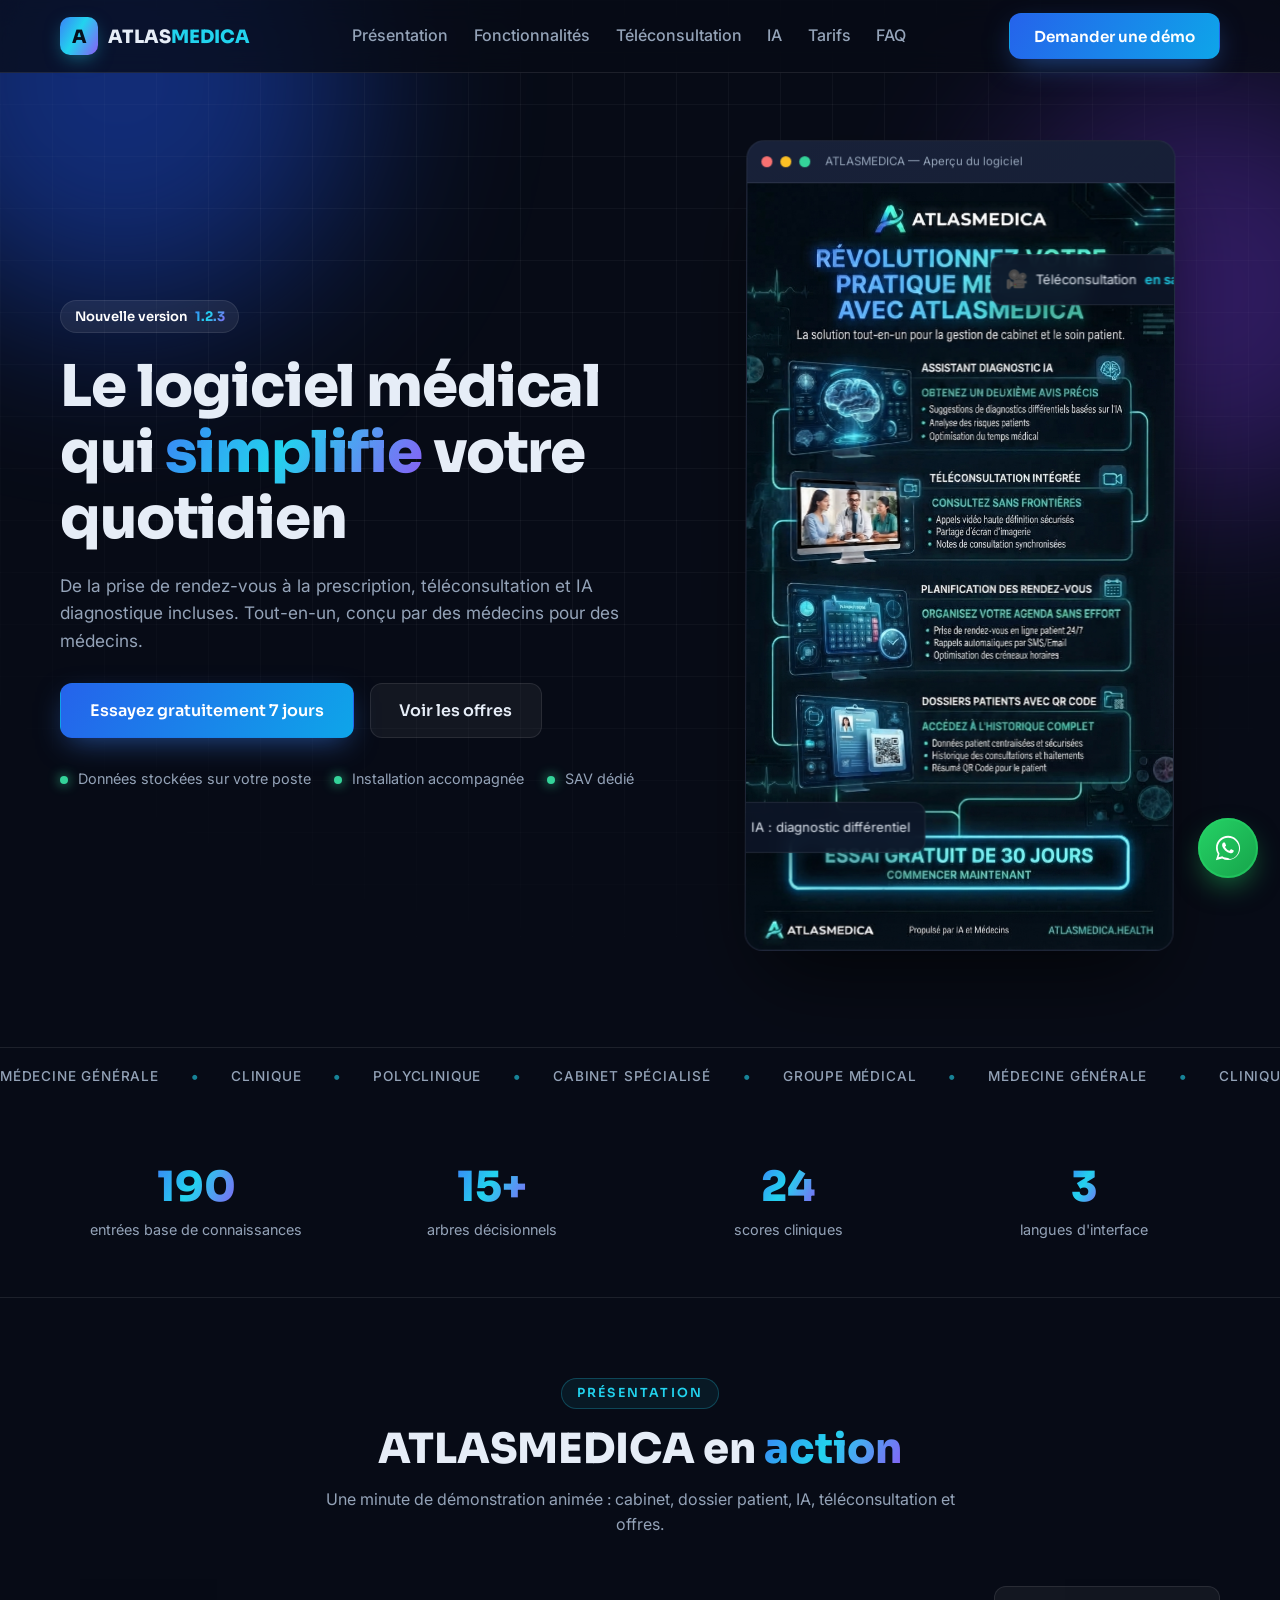
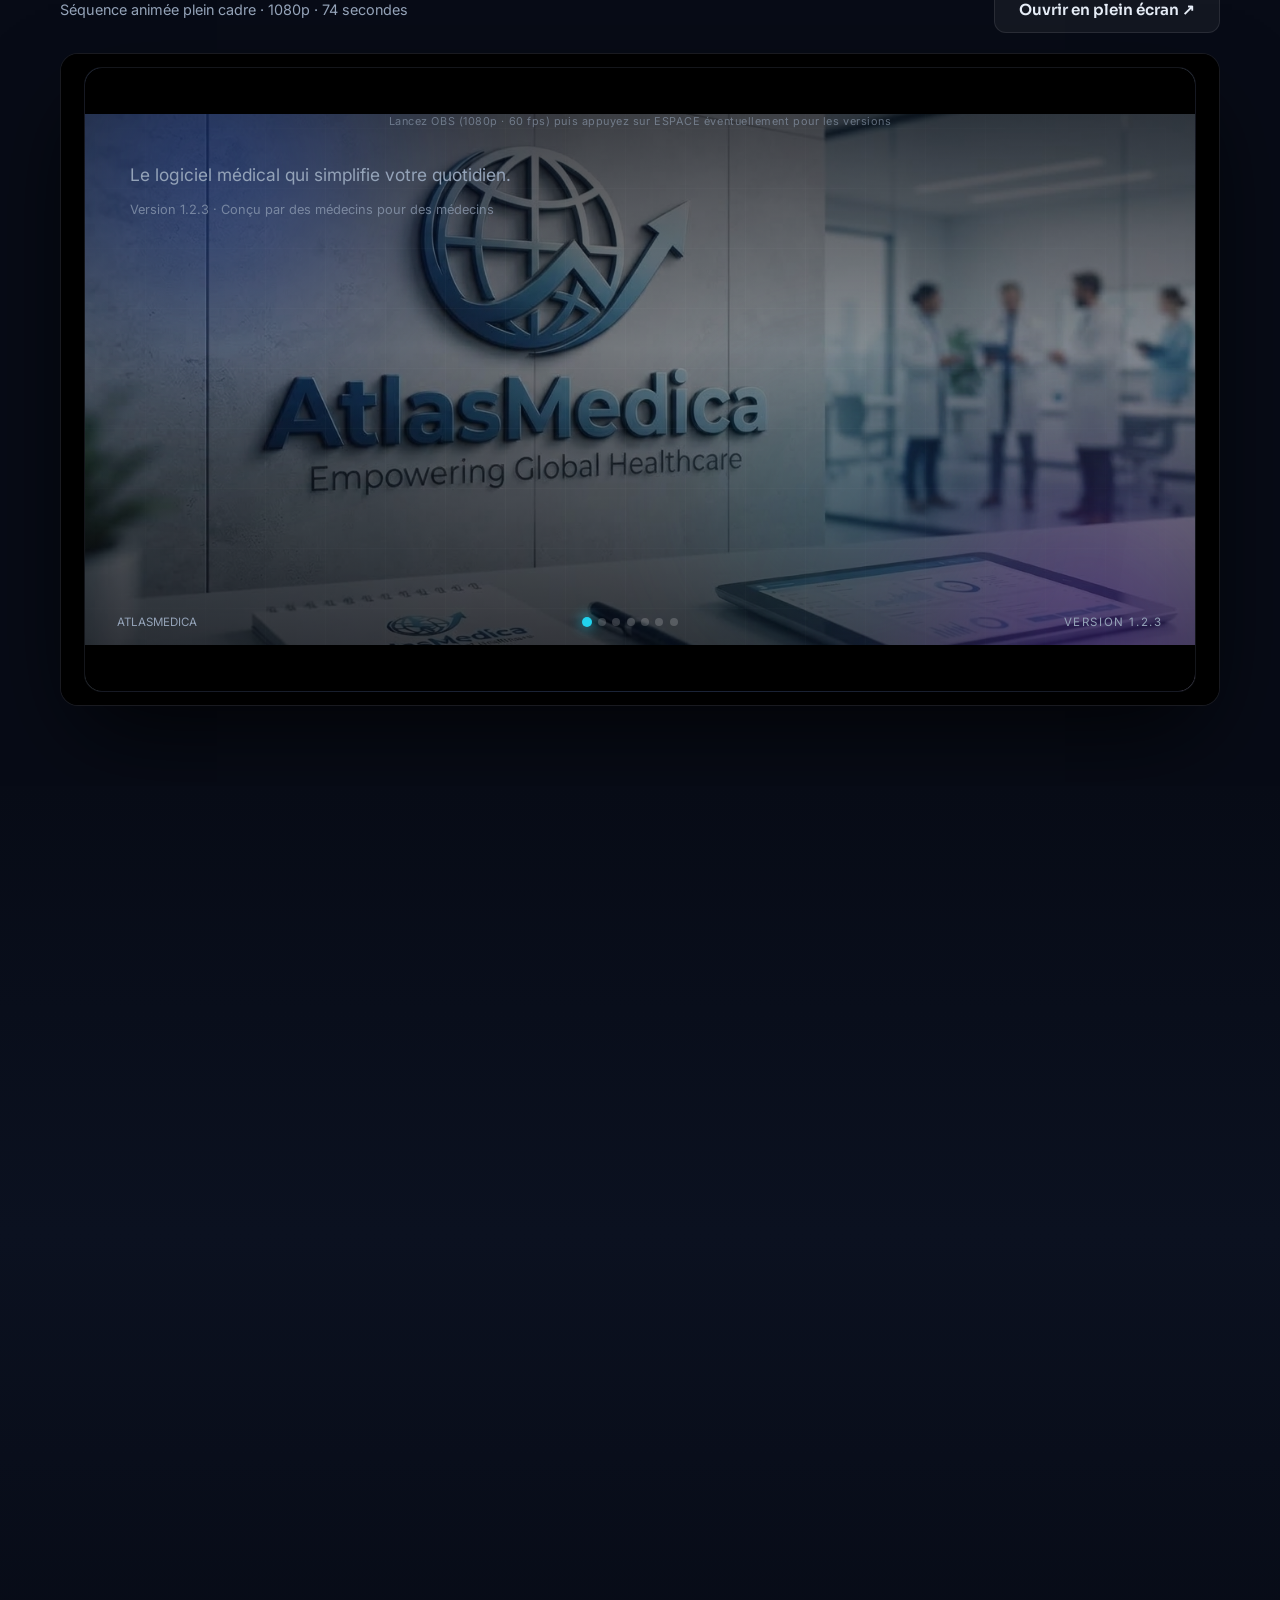
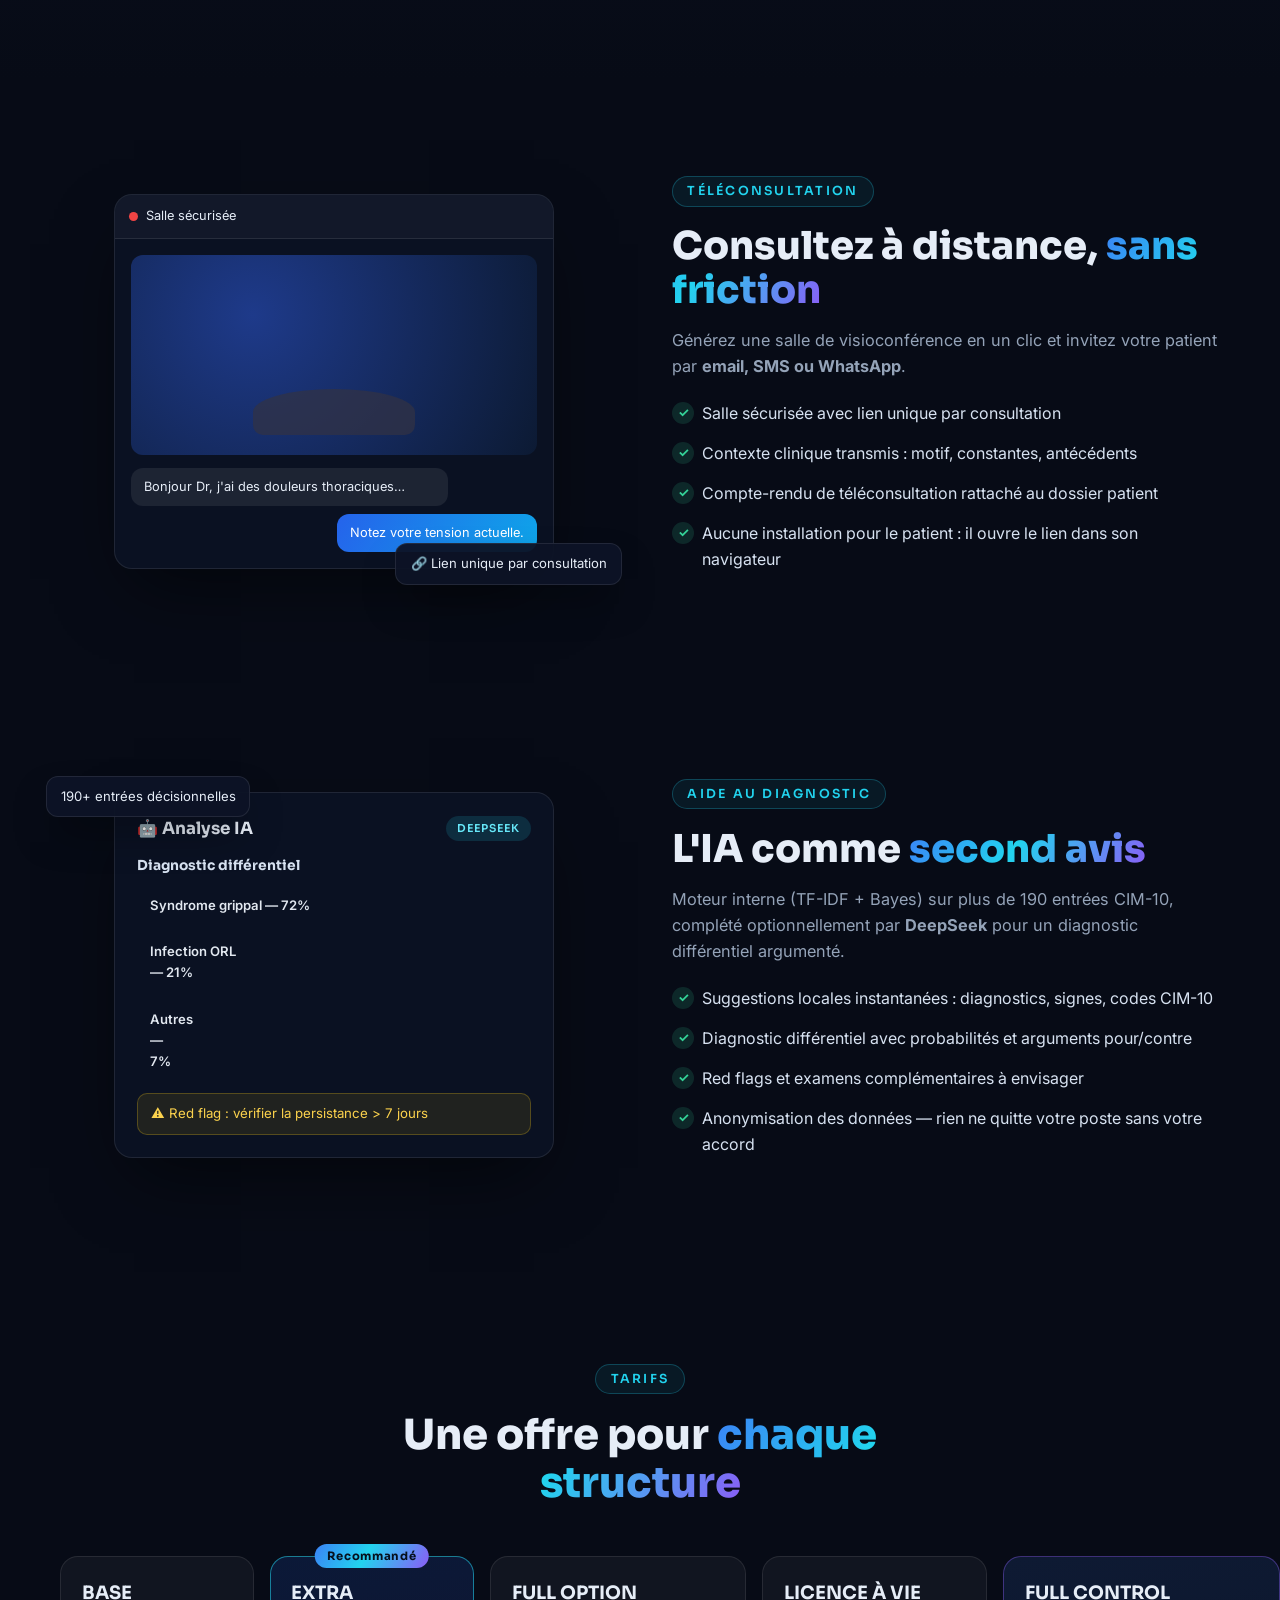
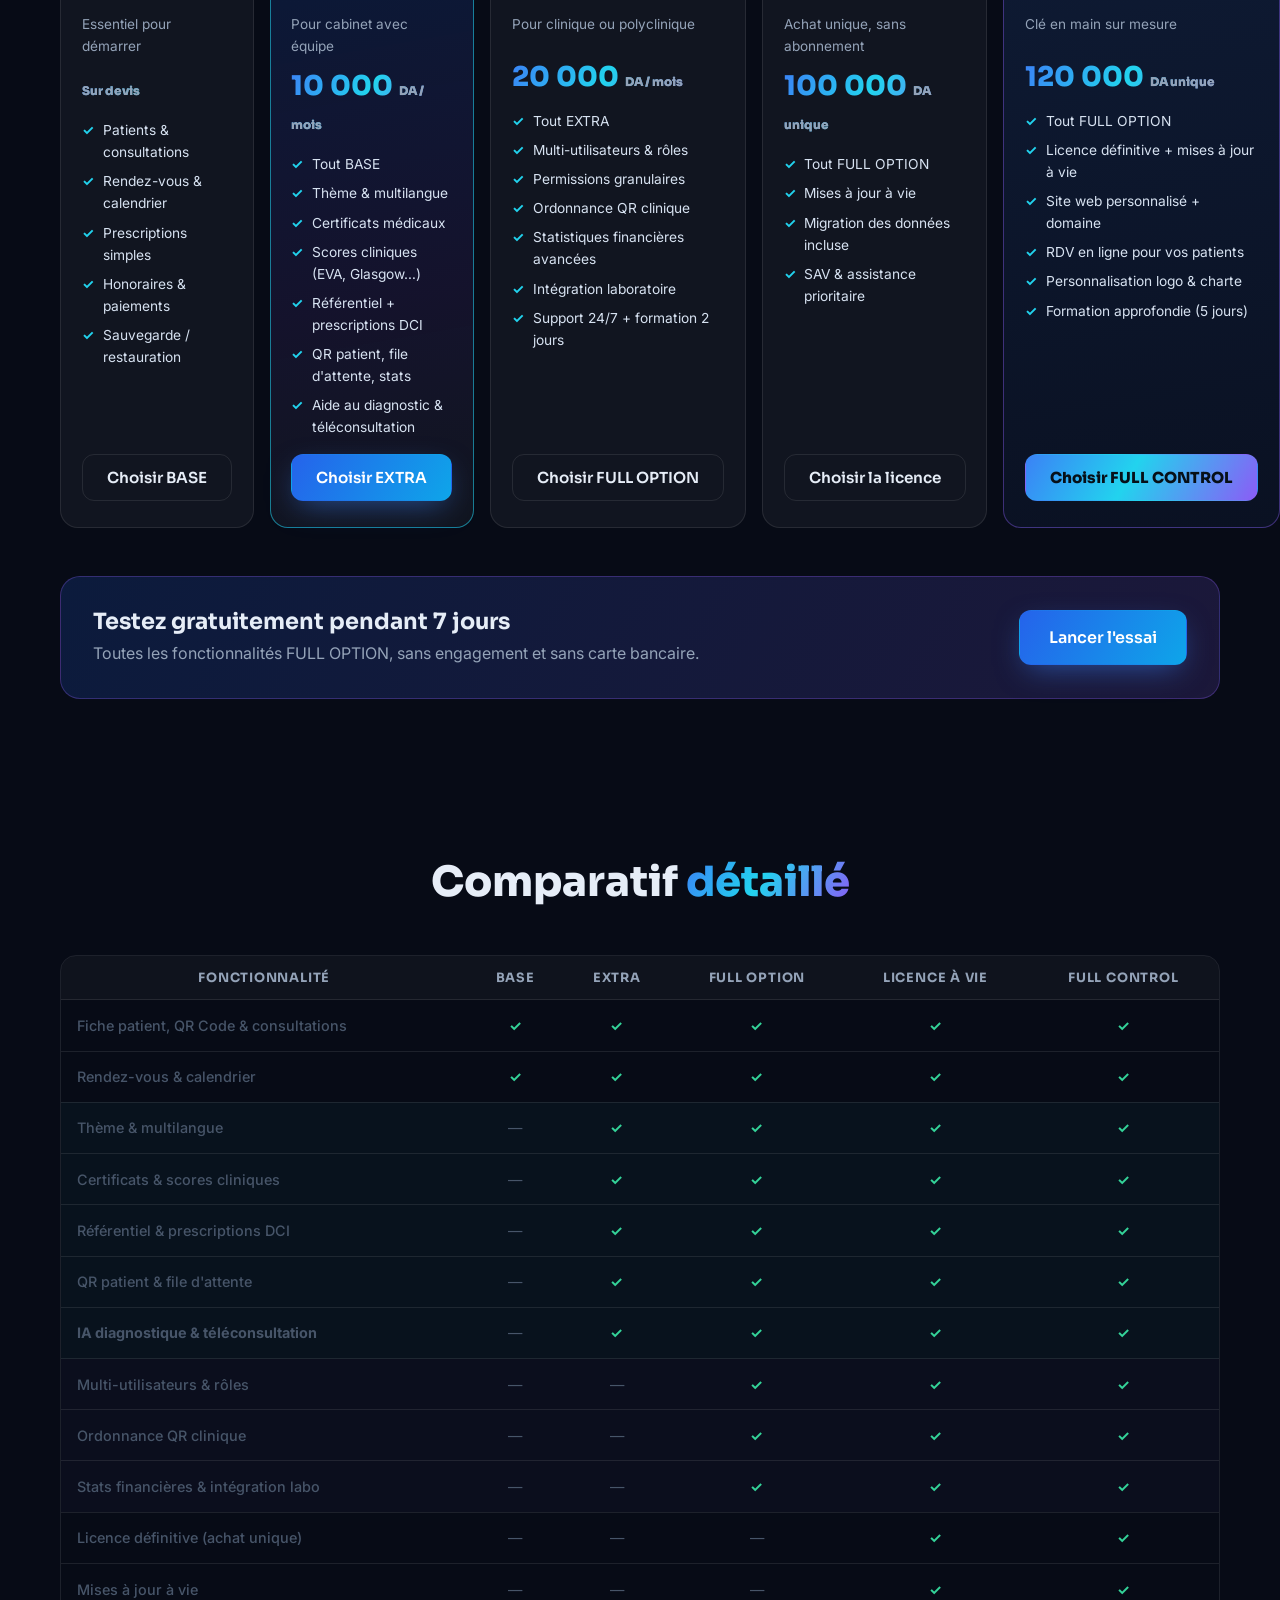
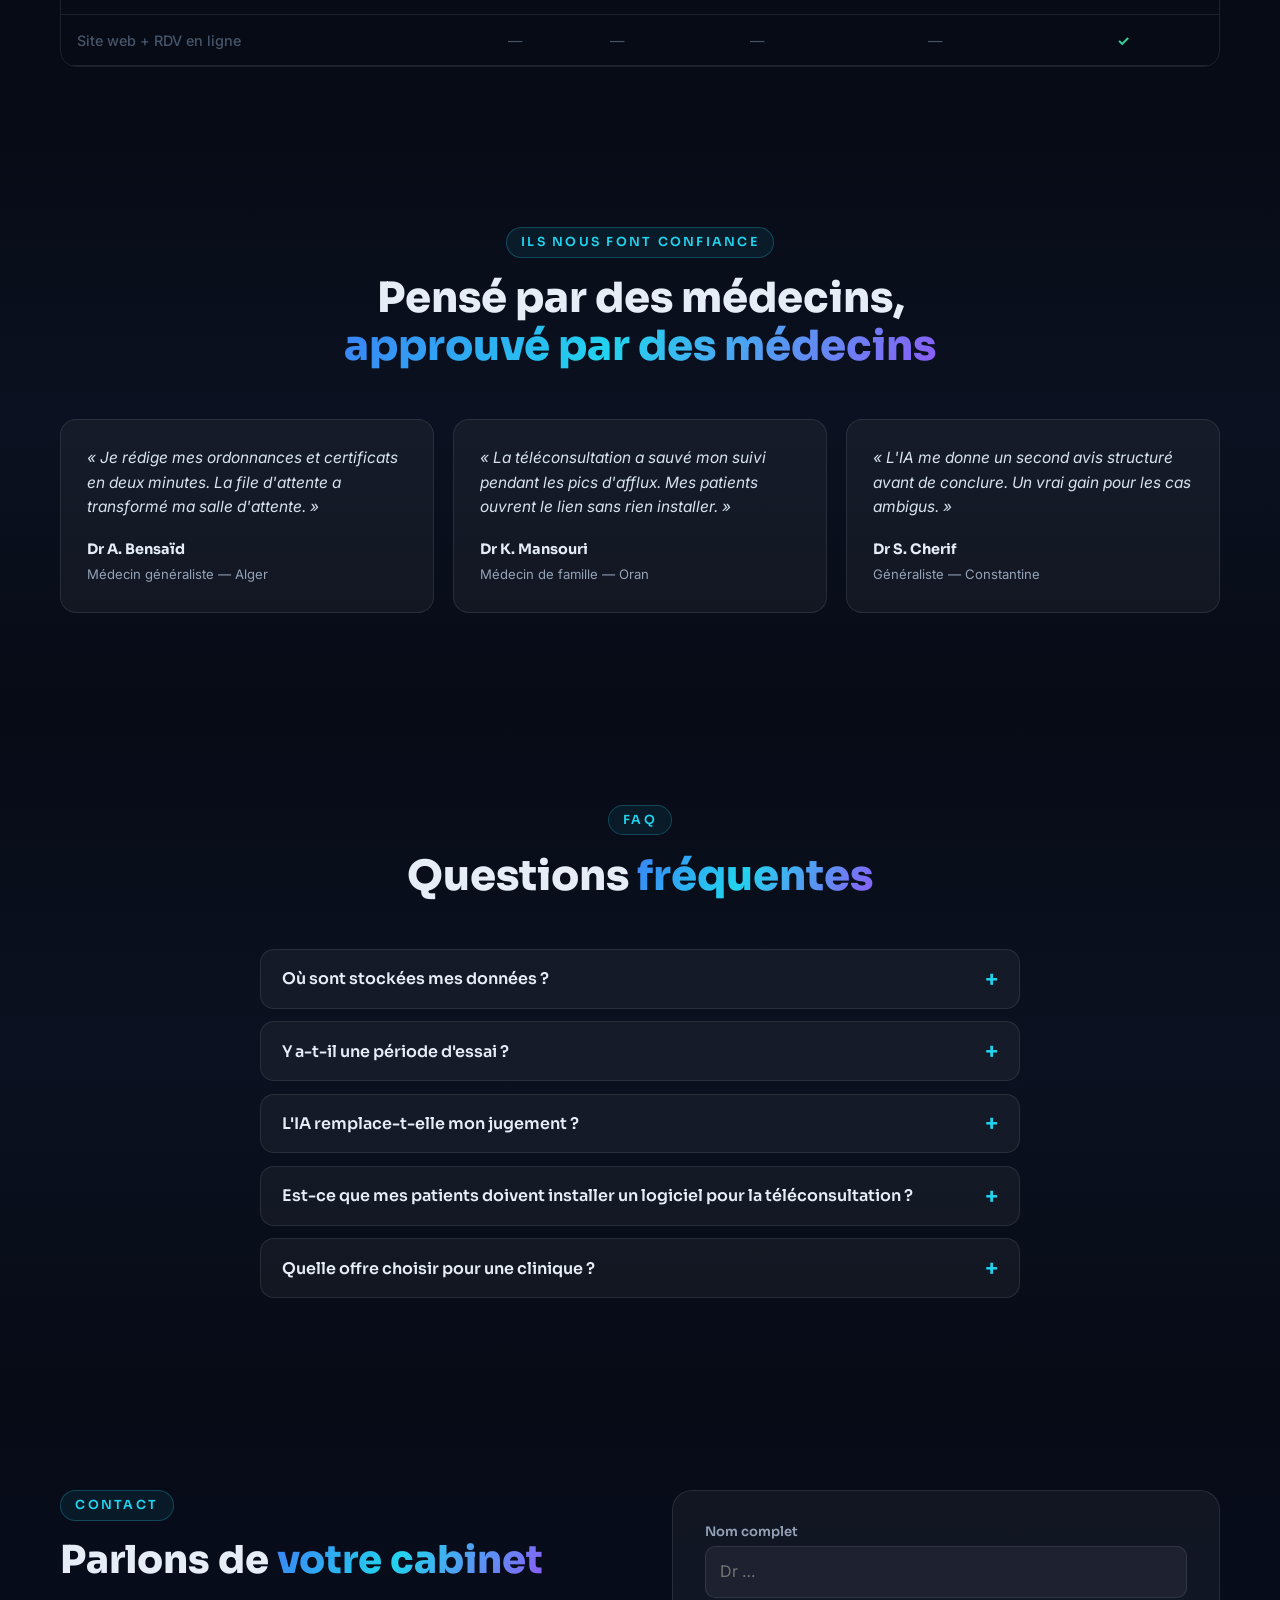
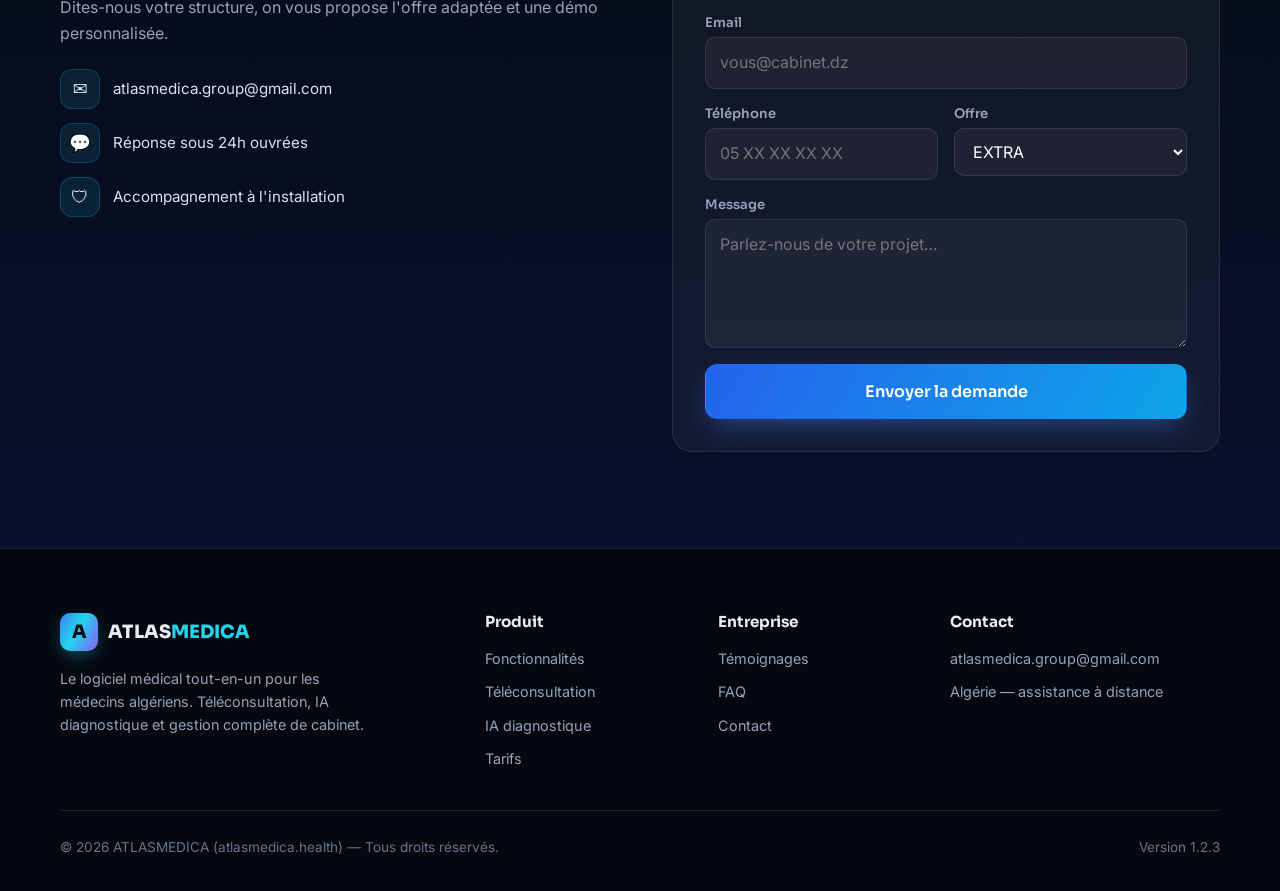
==== commit 093856f3: "Essai gratuit : 30 jours -> 7 jours" ====
--- a/index.html
+++ b/index.html
@@ -4,7 +4,7 @@
 <meta charset="UTF-8">
 <meta name="viewport" content="width=device-width, initial-scale=1.0">
 <title>ATLASMEDICA — Le logiciel médical qui simplifie votre quotidien</title>
-<meta name="description" content="ATLASMEDICA : gestion de cabinet, téléconsultation et aide au diagnostic par IA. Conçu par des médecins pour des médecins. Démo gratuite 30 jours.">
+<meta name="description" content="ATLASMEDICA : gestion de cabinet, téléconsultation et aide au diagnostic par IA. Conçu par des médecins pour des médecins. Démo gratuite 7 jours.">
 <link rel="preconnect" href="https://fonts.googleapis.com">
 <link rel="preconnect" href="https://fonts.gstatic.com" crossorigin>
 <link href="https://fonts.googleapis.com/css2?family=Sora:wght@400;600;700;800&family=Inter:wght@400;500;600&display=swap" rel="stylesheet">
@@ -47,7 +47,7 @@
       <h1>Le logiciel médical qui <span class="grad-text">simplifie</span> votre quotidien</h1>
       <p class="hero-sub">De la prise de rendez-vous à la prescription, téléconsultation et IA diagnostique incluses. Tout-en-un, conçu par des médecins pour des médecins.</p>
       <div class="hero-cta">
-        <a href="#contact" class="btn btn-primary btn-lg">Essayez gratuitement 30 jours</a>
+        <a href="#contact" class="btn btn-primary btn-lg">Essayez gratuitement 7 jours</a>
         <a href="#pricing" class="btn btn-ghost btn-lg">Voir les offres</a>
       </div>
       <ul class="hero-trust">
@@ -307,7 +307,7 @@
 
     <div class="trial-cta reveal">
       <div>
-        <h3>Testez gratuitement pendant 30 jours</h3>
+        <h3>Testez gratuitement pendant 7 jours</h3>
         <p>Toutes les fonctionnalités FULL OPTION, sans engagement et sans carte bancaire.</p>
       </div>
       <a href="#contact" class="btn btn-primary btn-lg">Lancer l'essai</a>
@@ -386,7 +386,7 @@
       </details>
       <details>
         <summary>Y a-t-il une période d'essai ?</summary>
-        <p>Oui, 30 jours gratuits avec toutes les fonctionnalités FULL OPTION, sans carte bancaire. Vos données sont migrées si vous souscrivez.</p>
+        <p>Oui, 7 jours gratuits avec toutes les fonctionnalités FULL OPTION, sans carte bancaire. Vos données sont migrées si vous souscrivez.</p>
       </details>
       <details>
         <summary>L'IA remplace-t-elle mon jugement ?</summary>
@@ -439,7 +439,7 @@
             <option>FULL OPTION</option>
             <option>LICENCE À VIE</option>
             <option>FULL CONTROL</option>
-            <option>Essai 30 jours</option>
+            <option>Essai 7 jours</option>
           </select>
         </div>
       </div>
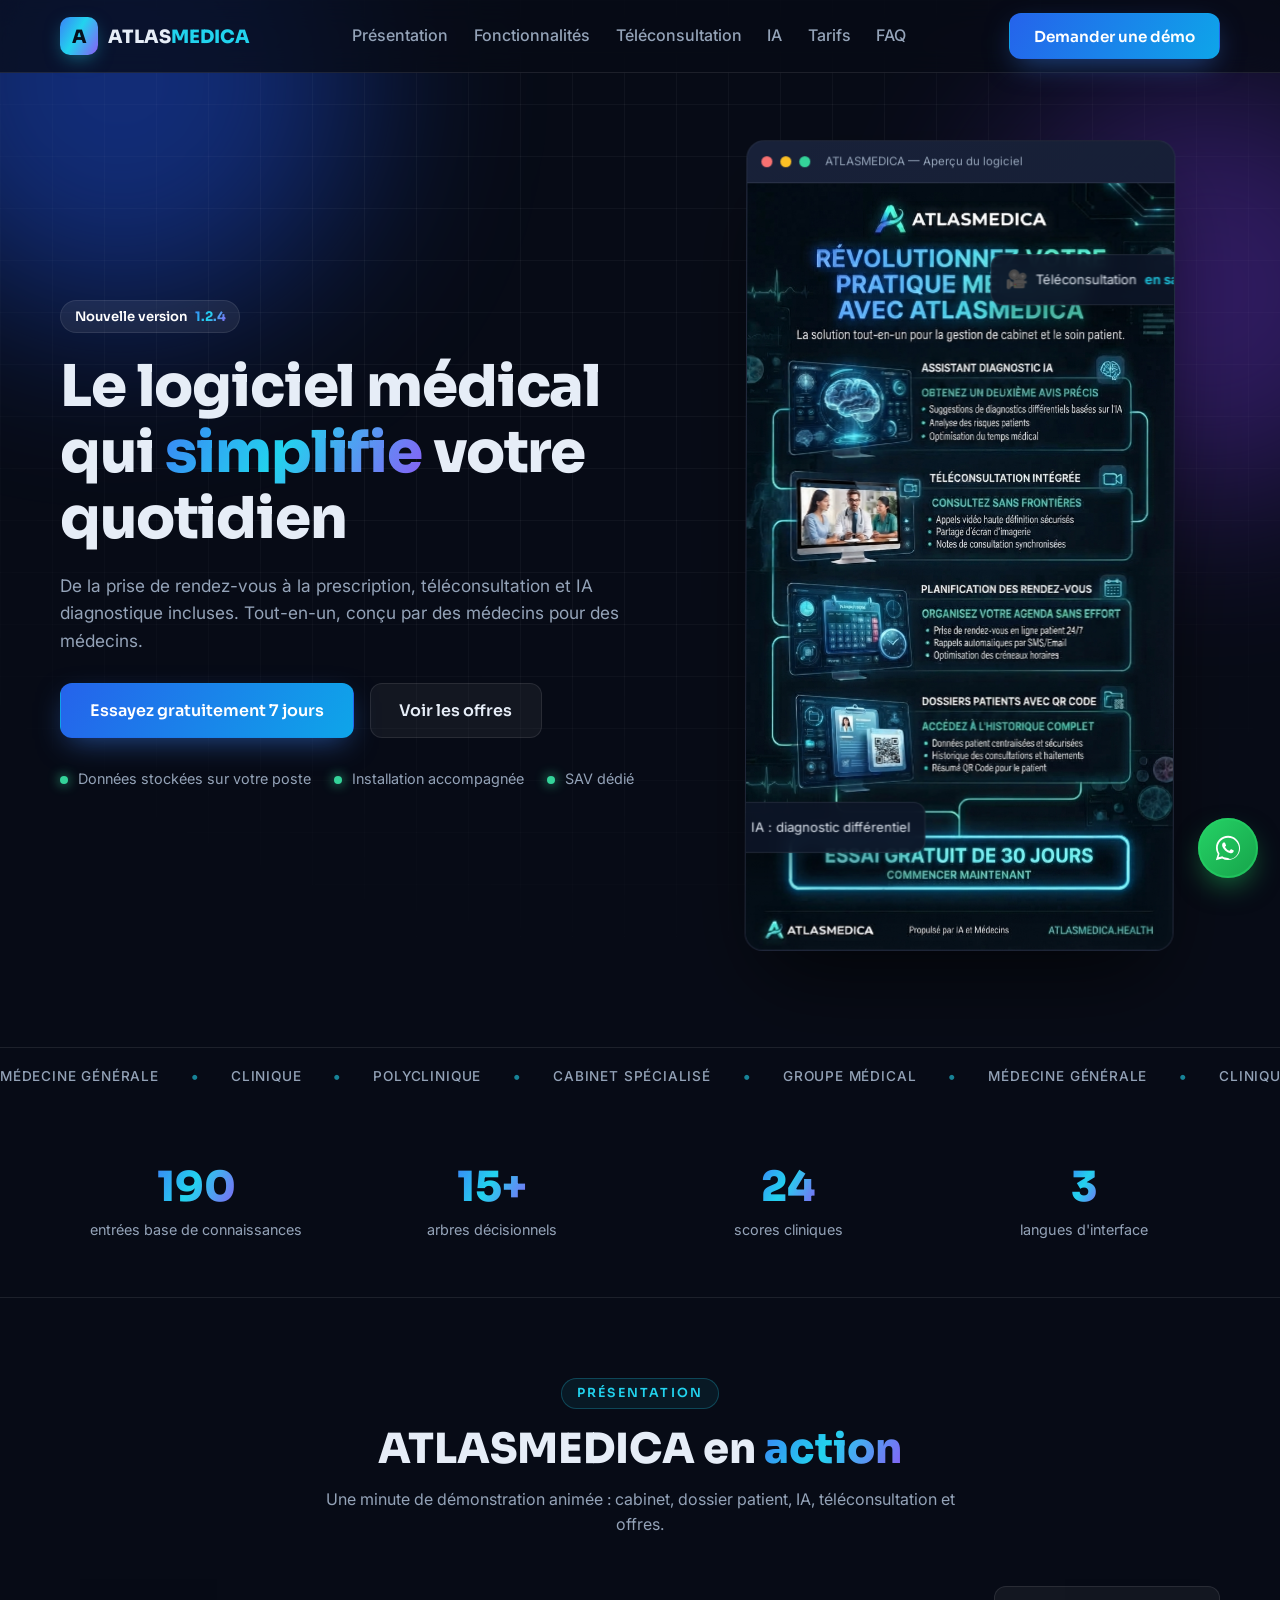
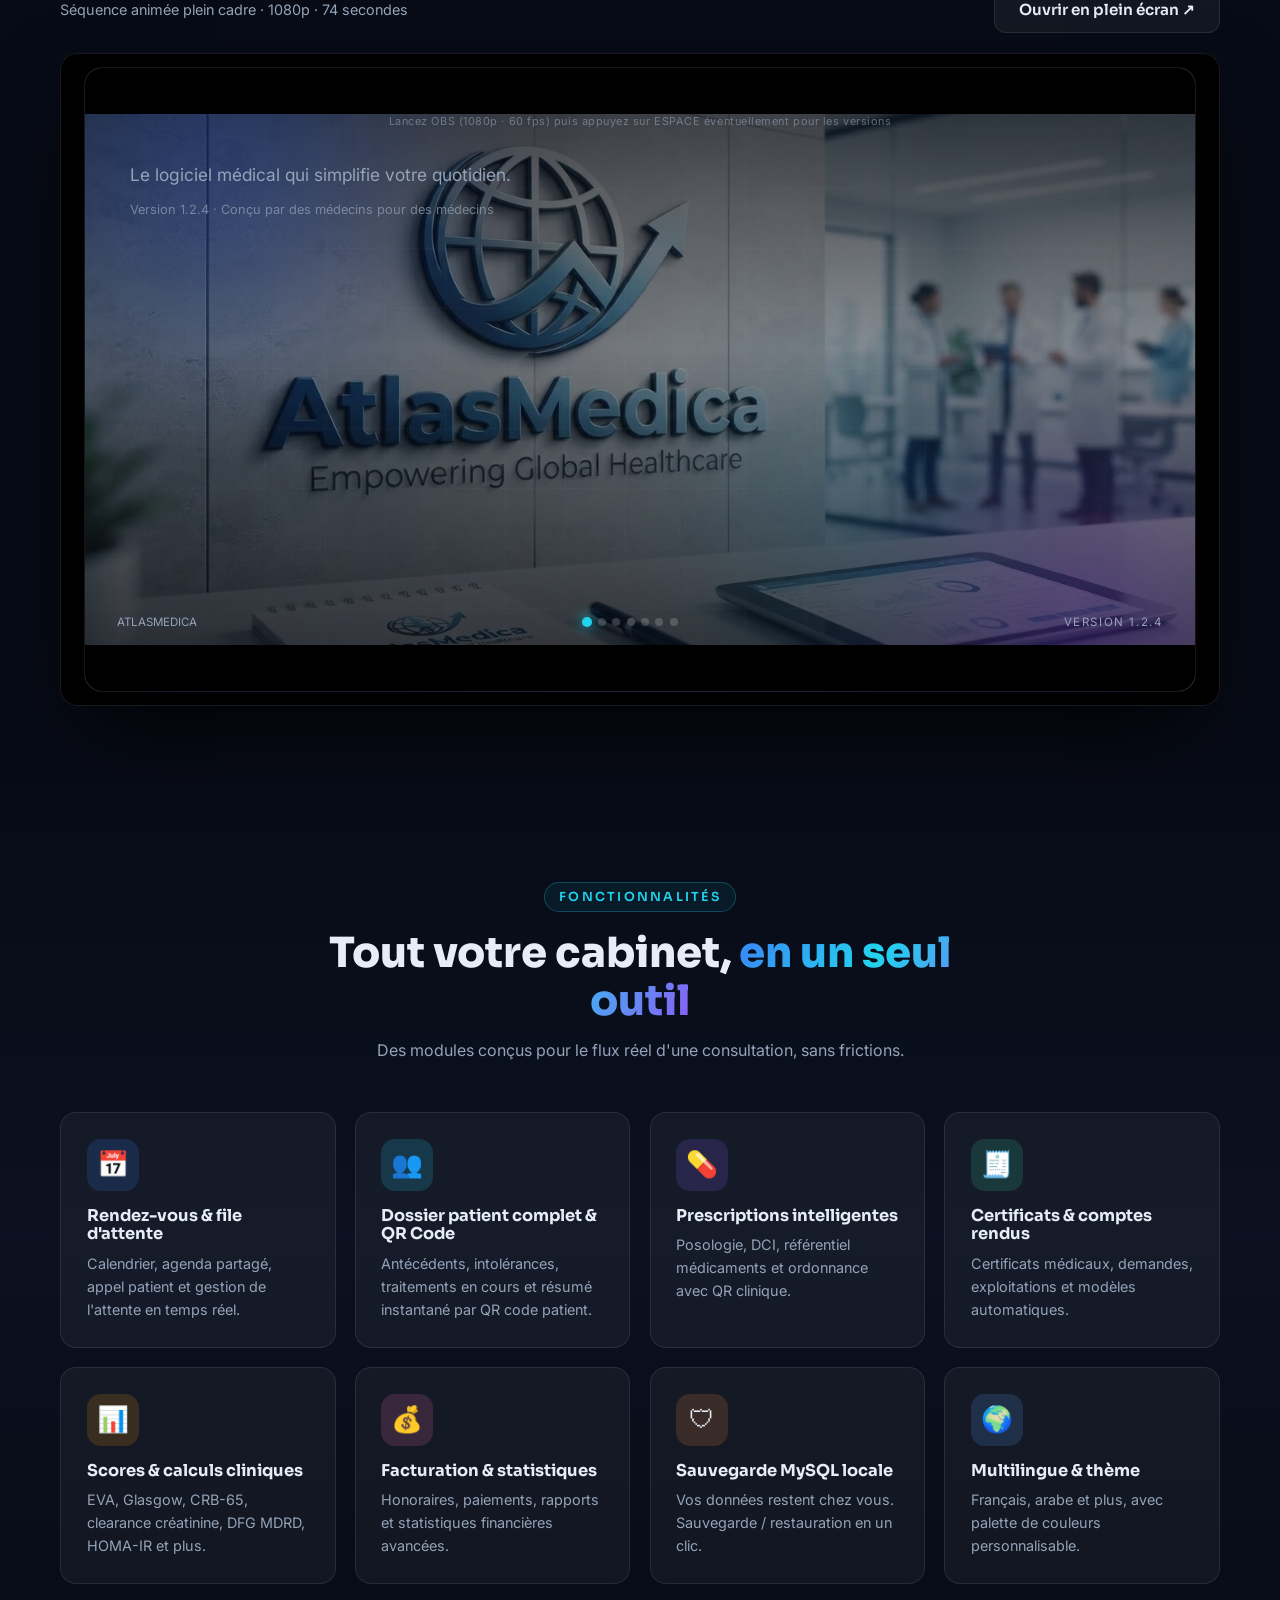
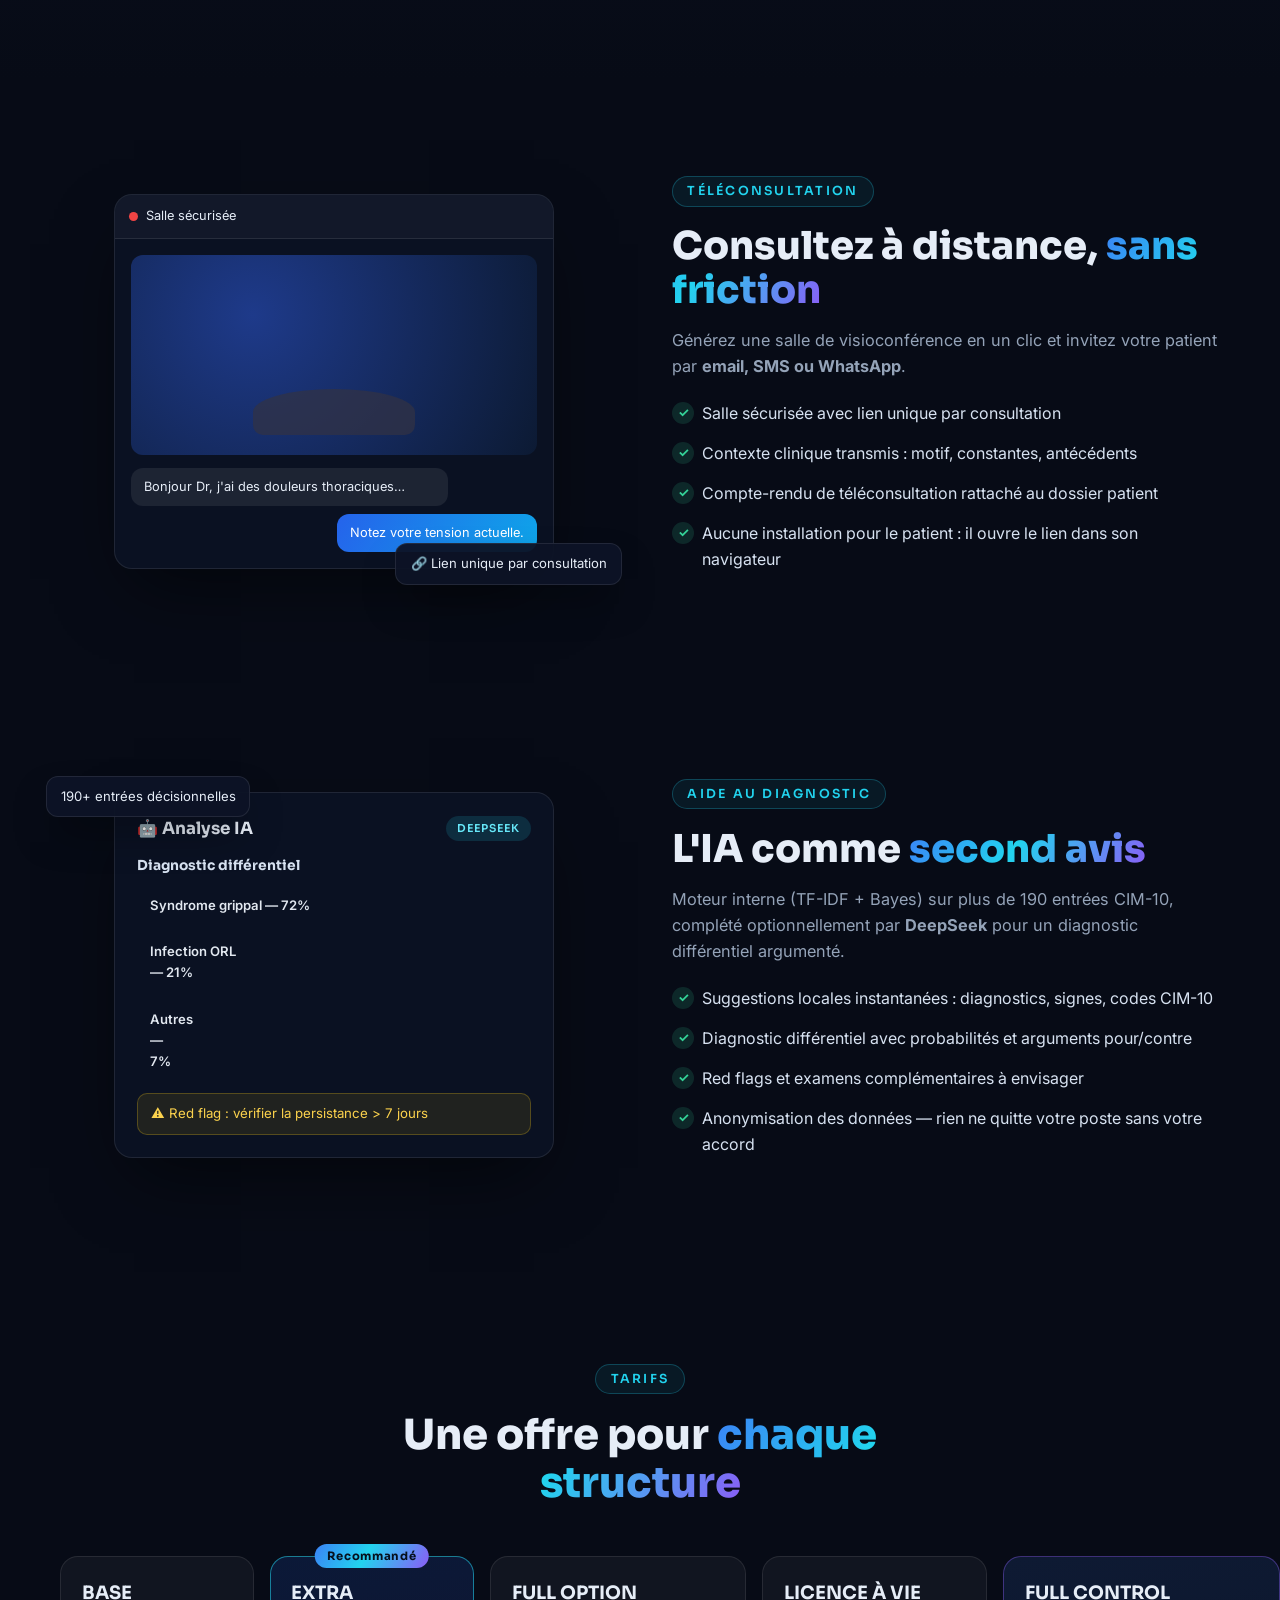
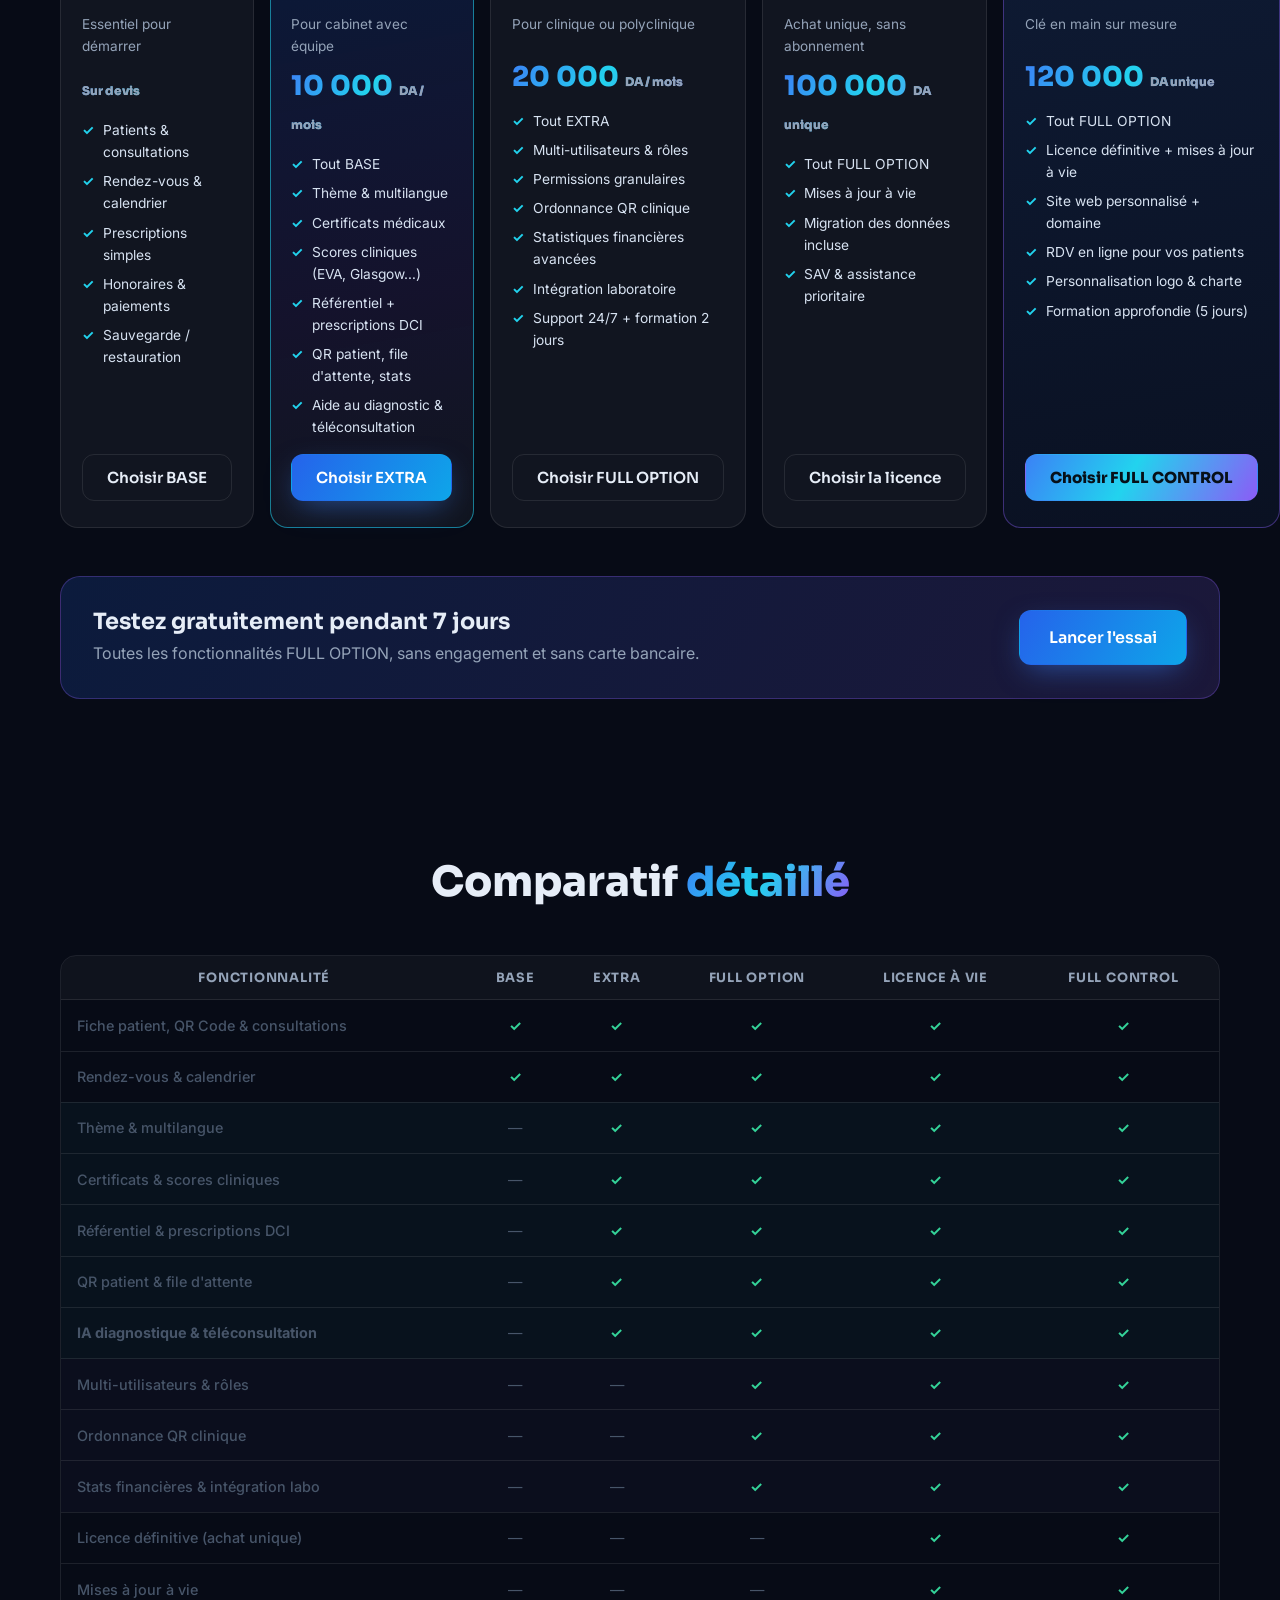
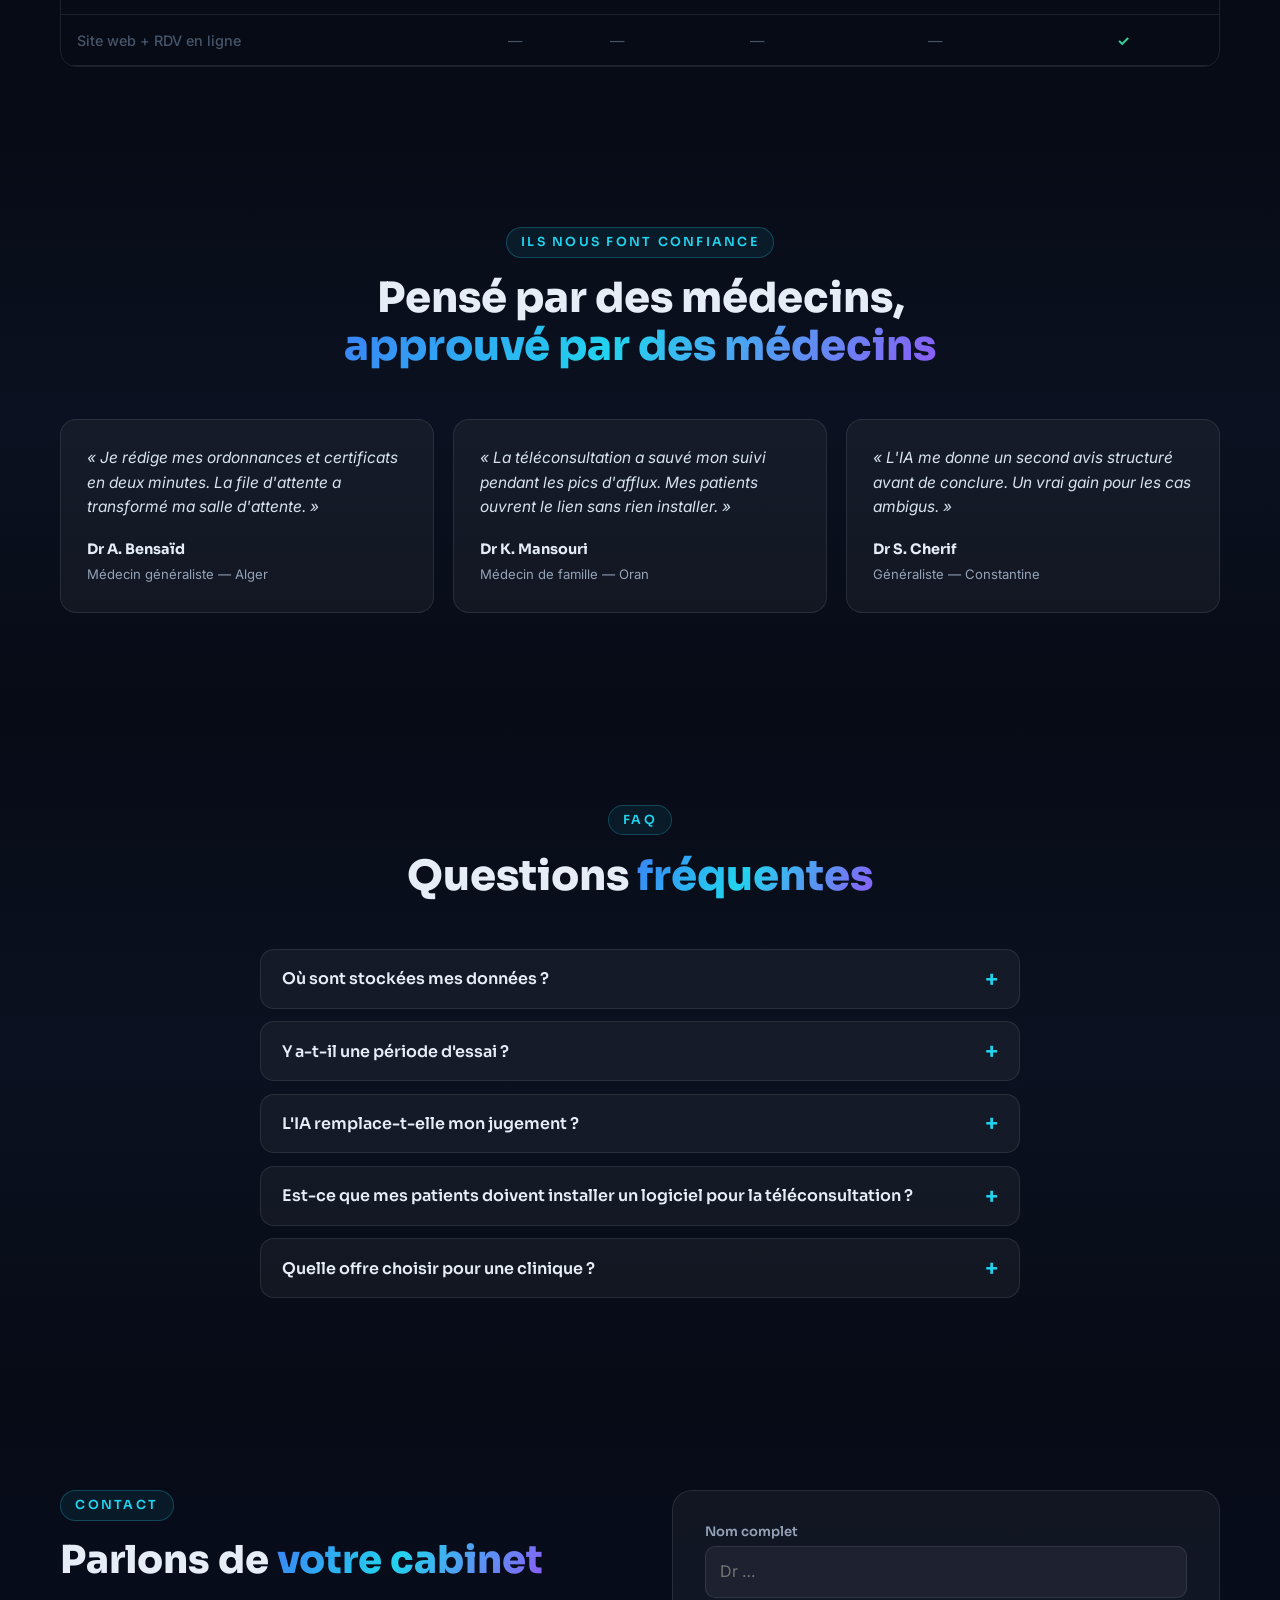
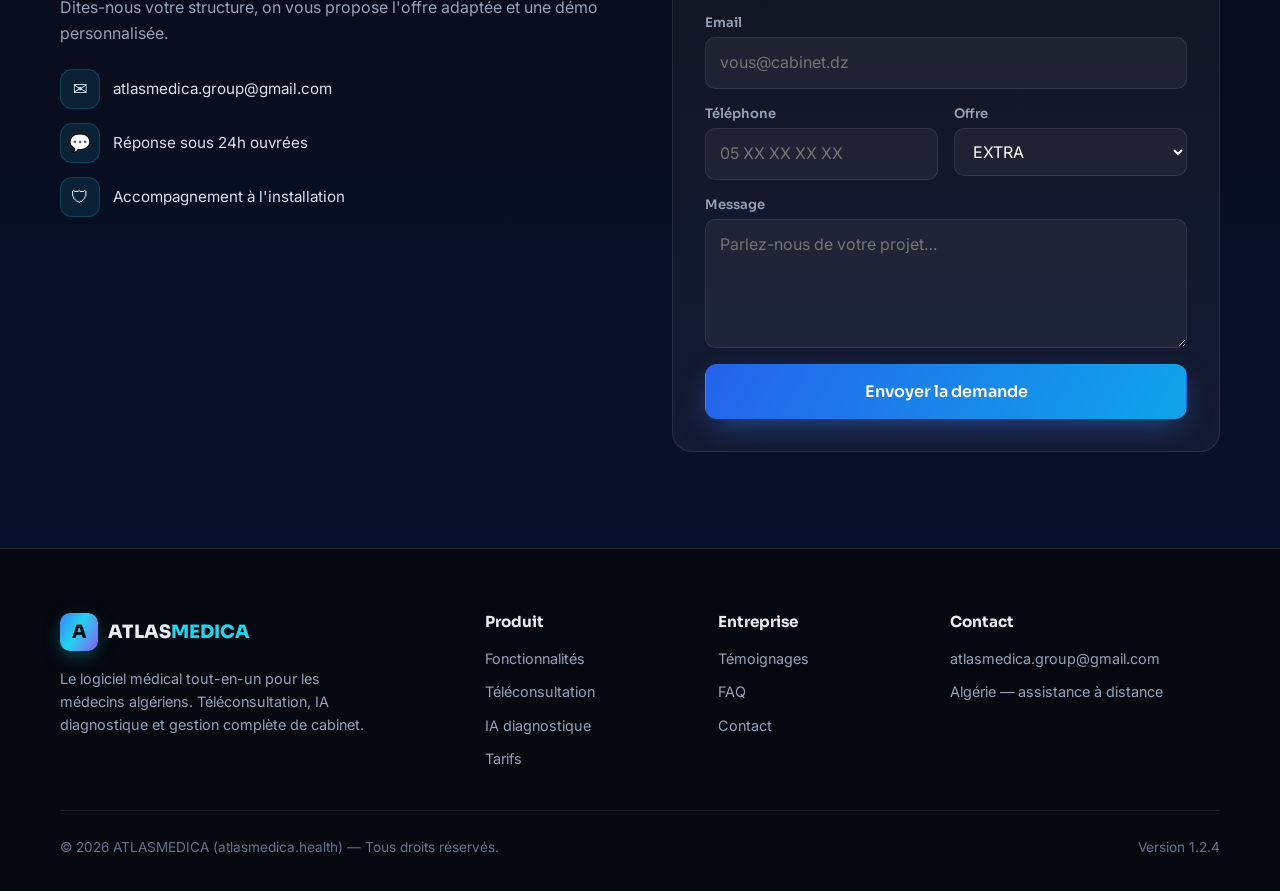
==== commit fd787e6e: "Site : version 1.2.3 -> 1.2.4" ====
--- a/index.html
+++ b/index.html
@@ -43,7 +43,7 @@
   </div>
   <div class="container hero-grid">
     <div class="hero-content reveal">
-      <span class="badge">Nouvelle version <b>1.2.3</b></span>
+      <span class="badge">Nouvelle version <b>1.2.4</b></span>
       <h1>Le logiciel médical qui <span class="grad-text">simplifie</span> votre quotidien</h1>
       <p class="hero-sub">De la prise de rendez-vous à la prescription, téléconsultation et IA diagnostique incluses. Tout-en-un, conçu par des médecins pour des médecins.</p>
       <div class="hero-cta">
@@ -481,7 +481,7 @@
   </div>
   <div class="container footer-bottom">
     <span>© 2026 ATLASMEDICA (atlasmedica.health) — Tous droits réservés.</span>
-    <span>Version 1.2.3</span>
+    <span>Version 1.2.4</span>
   </div>
 </footer>
 
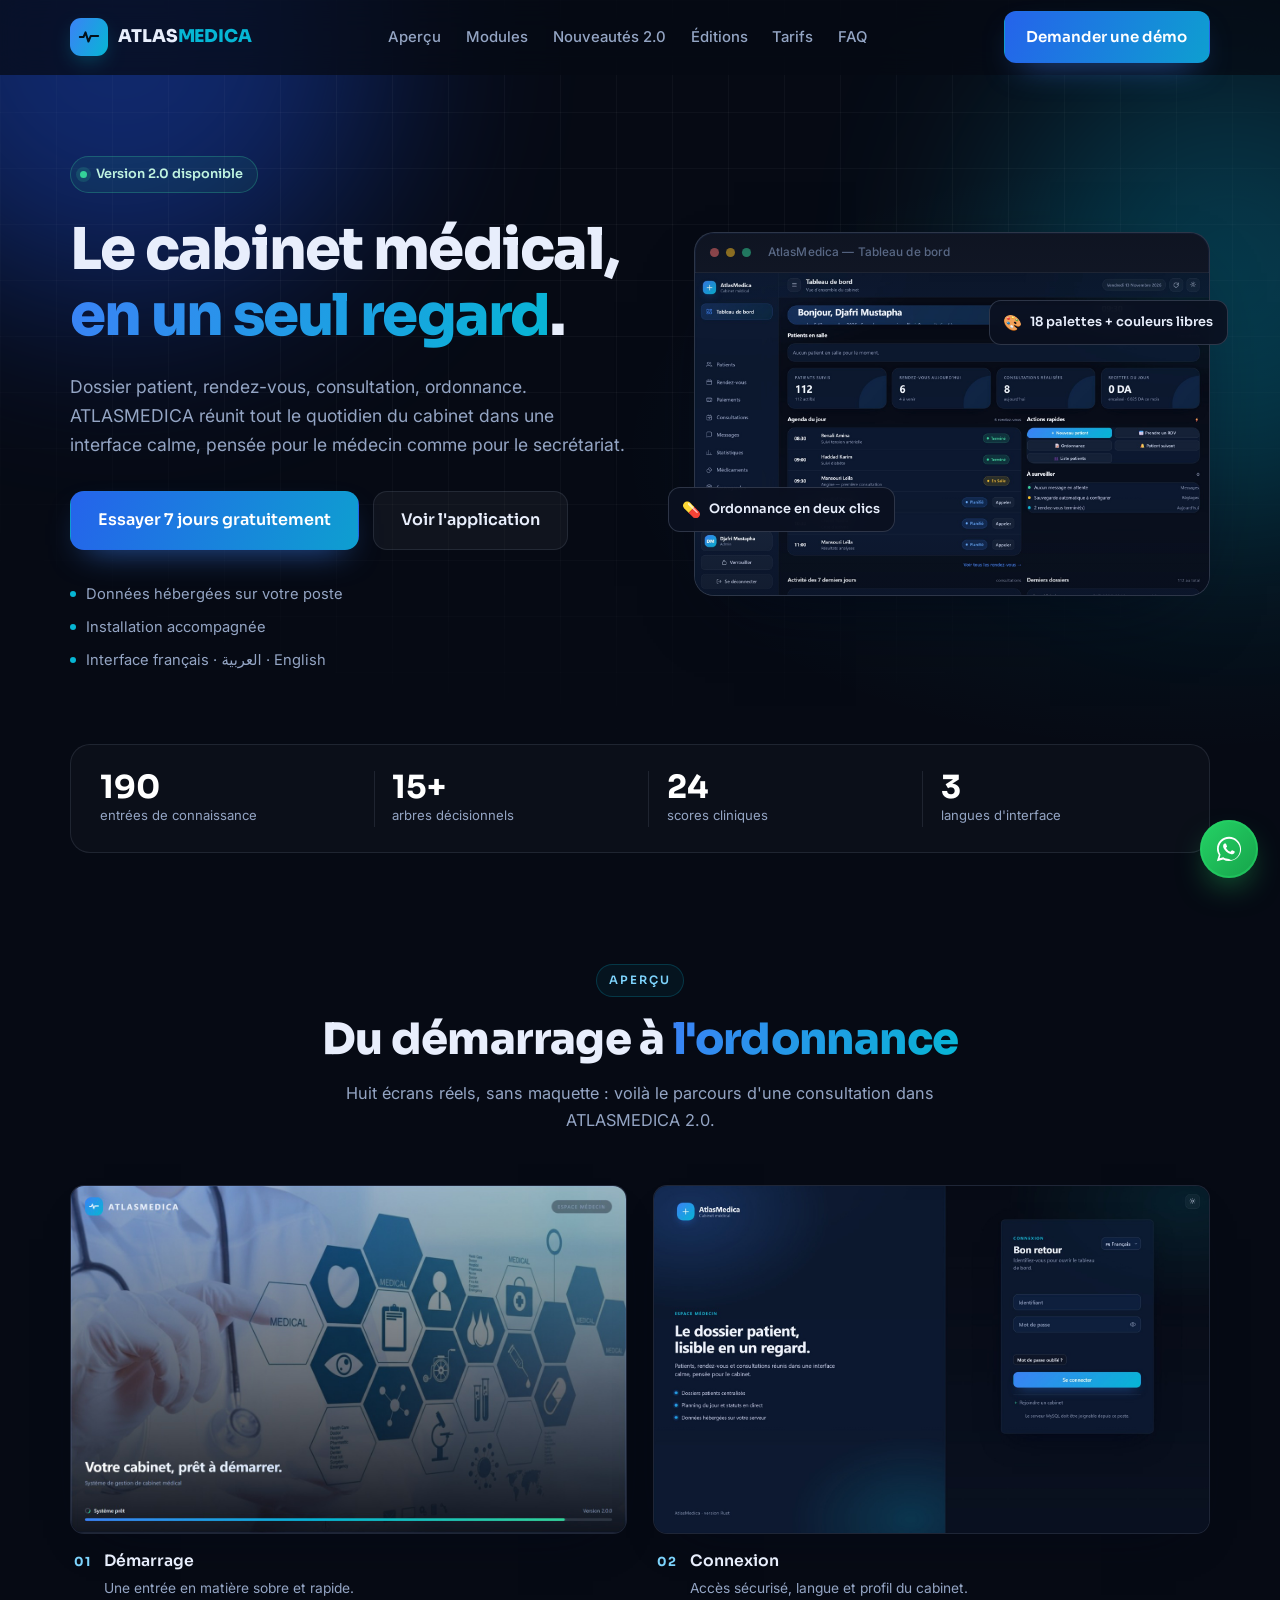
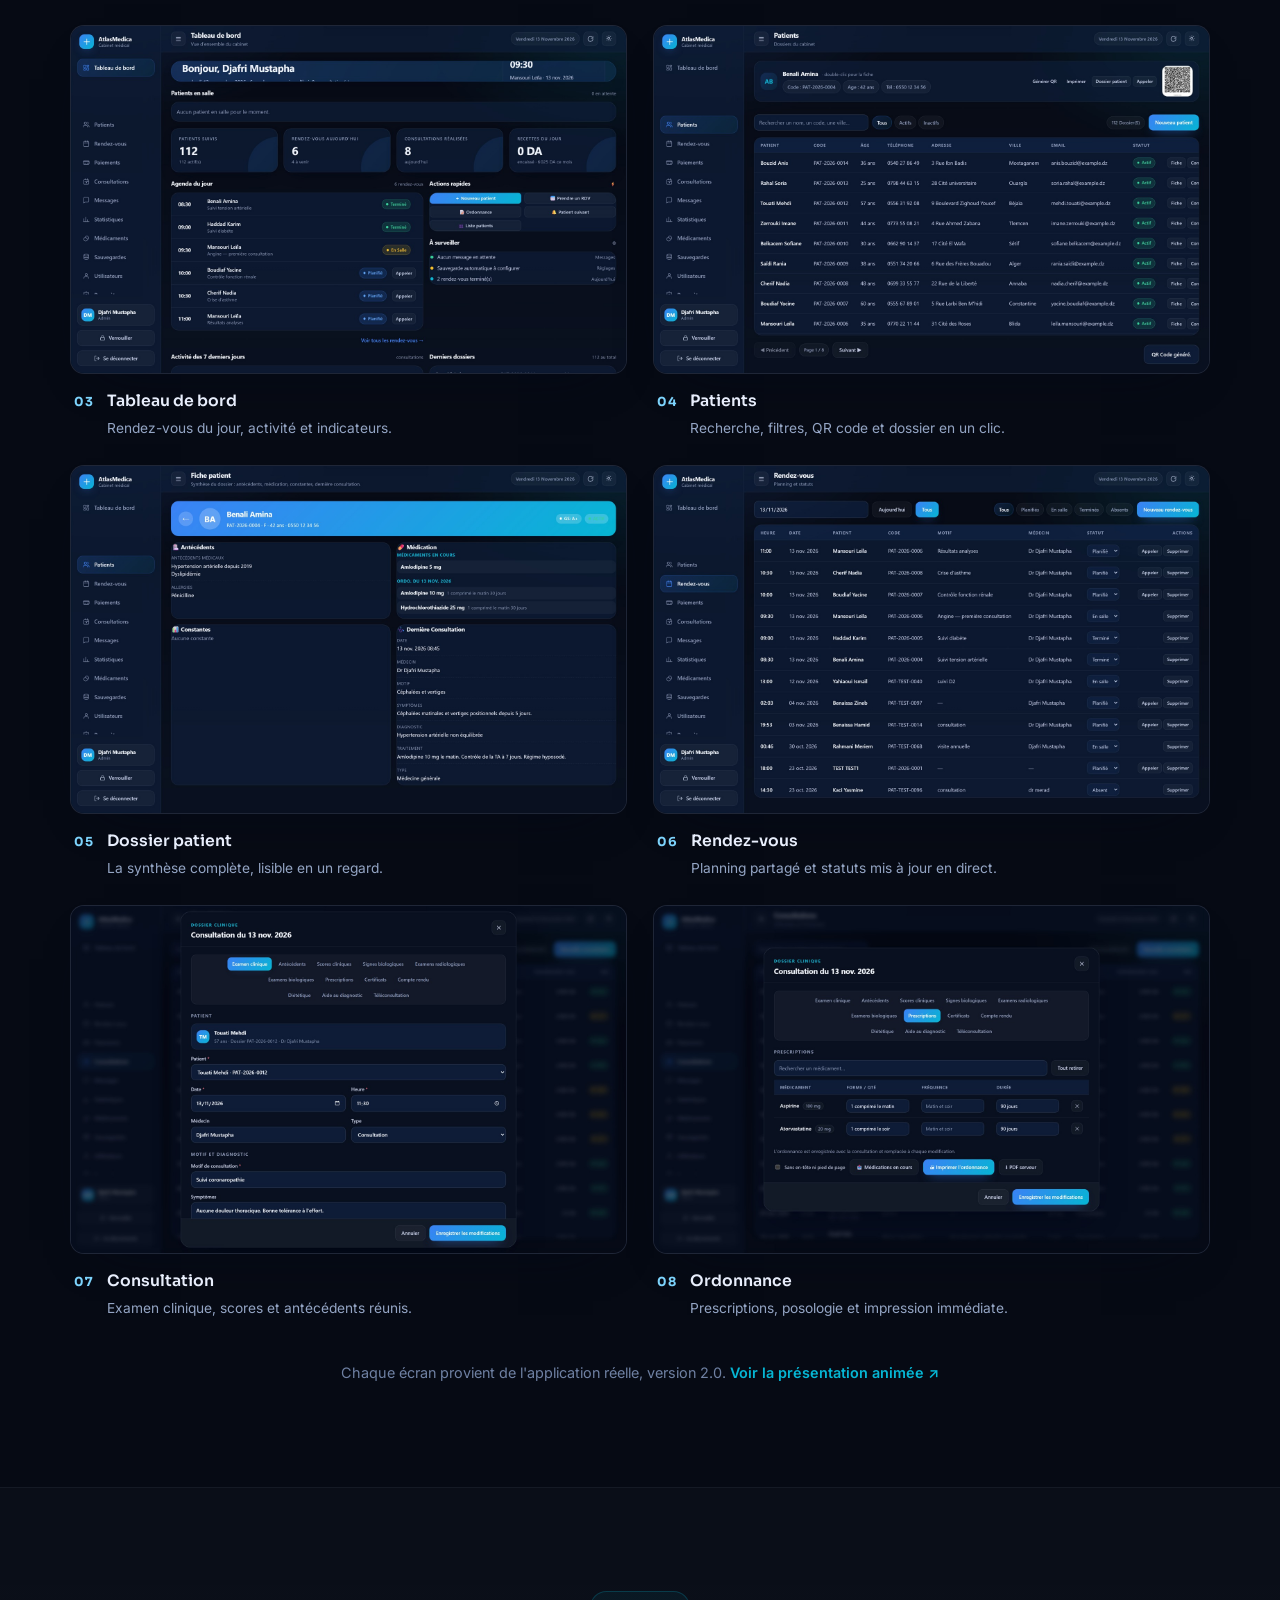
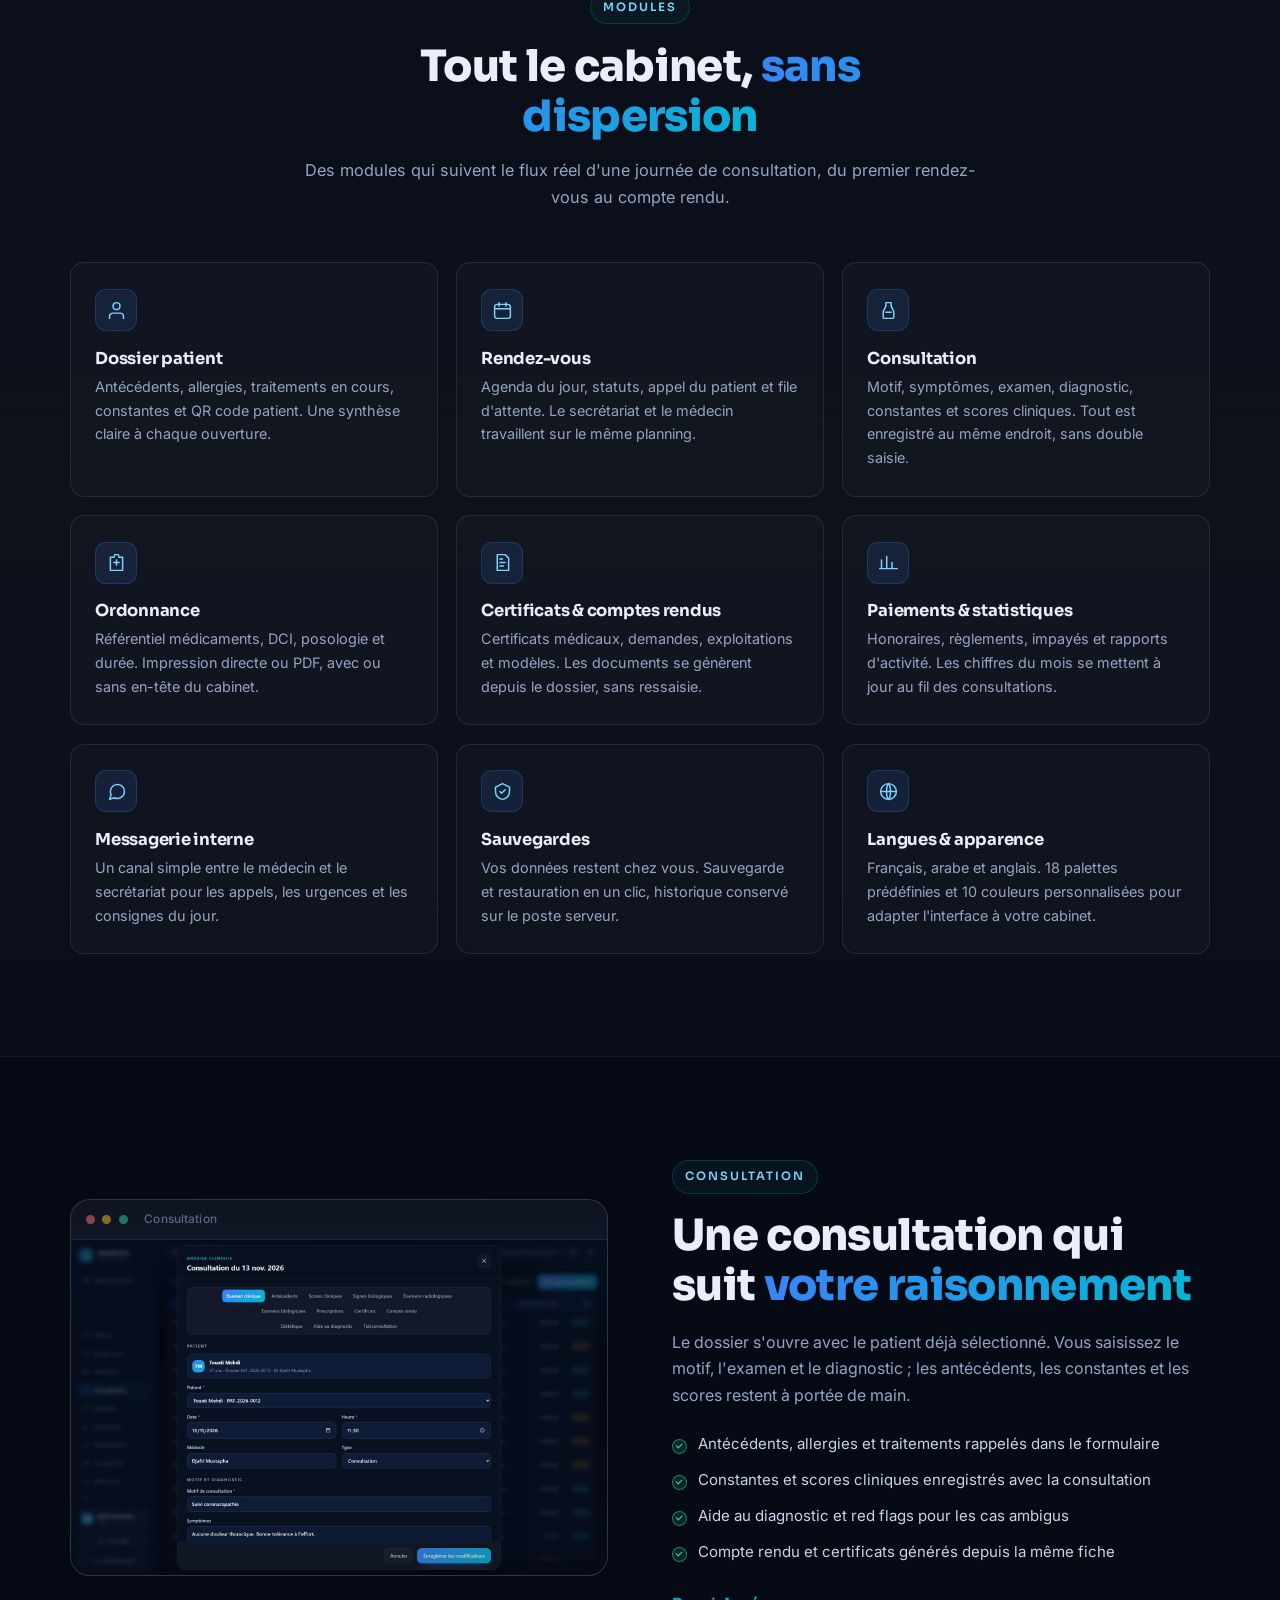
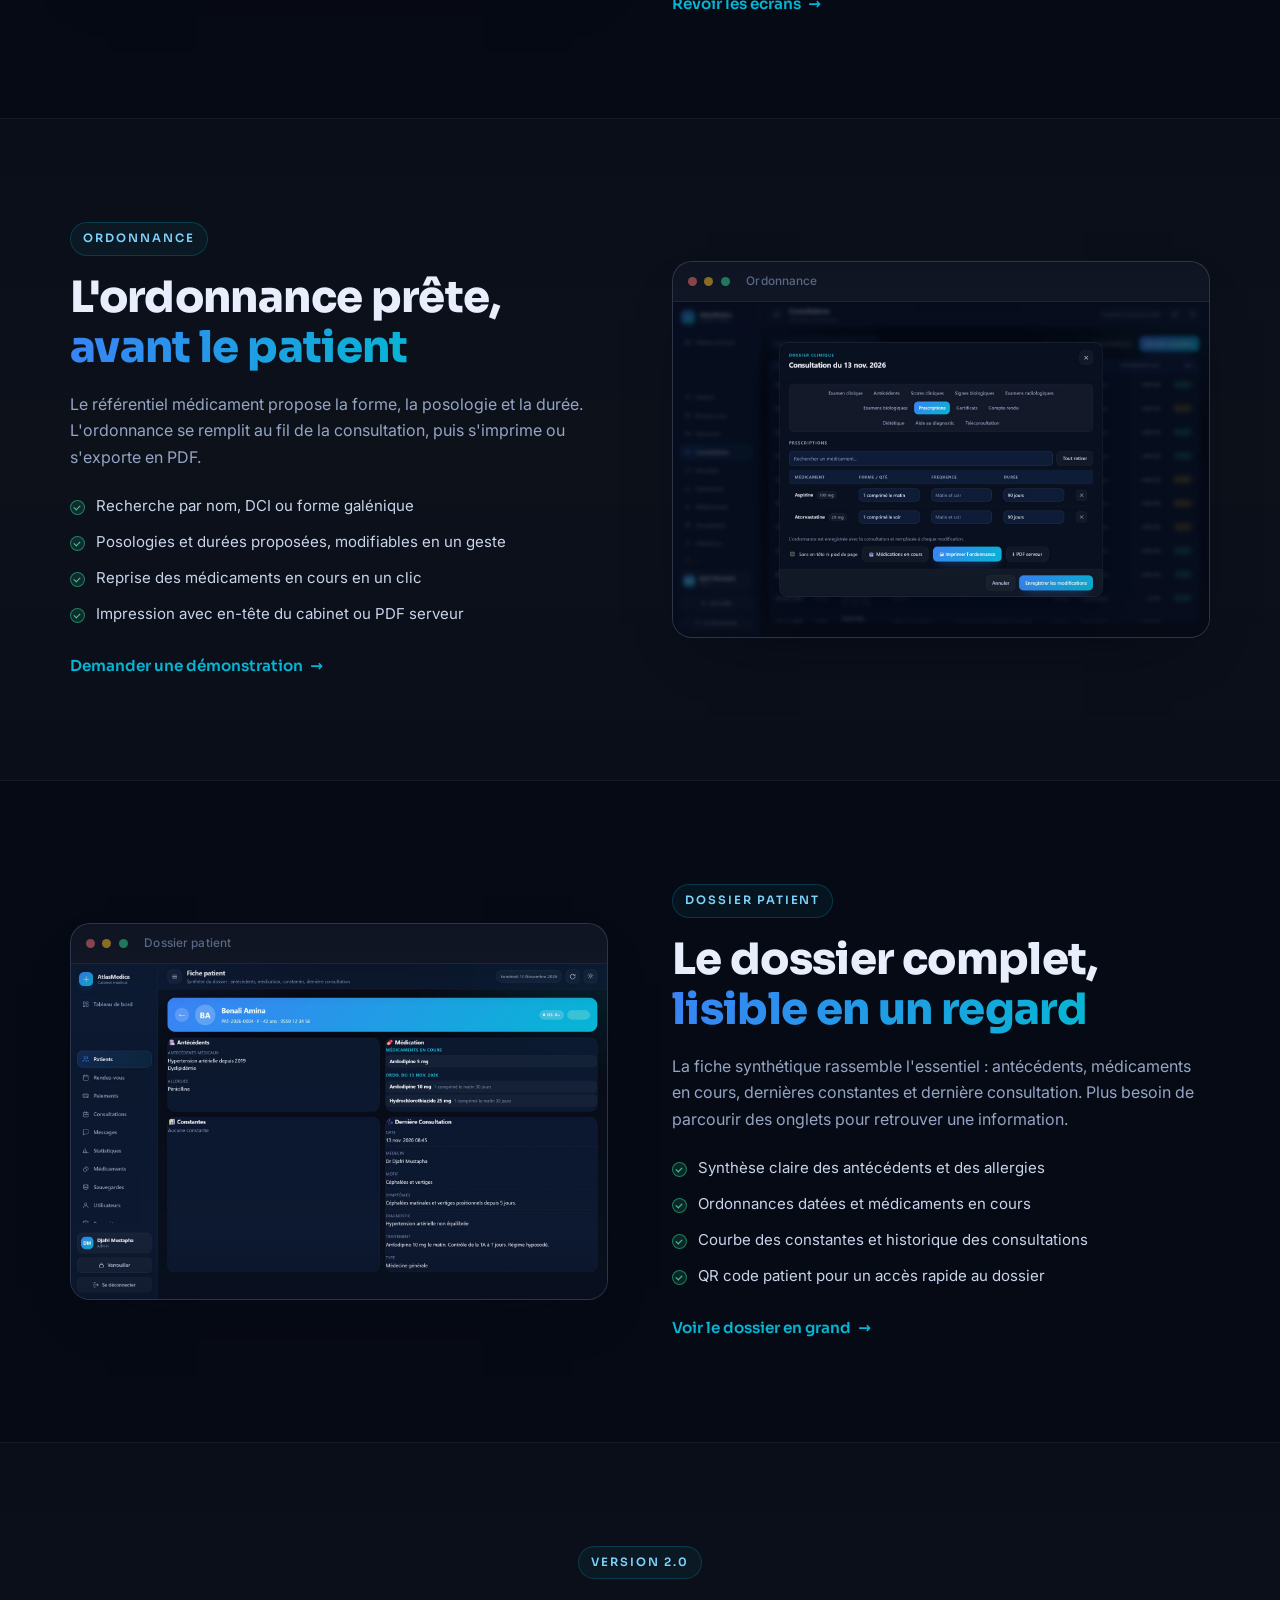
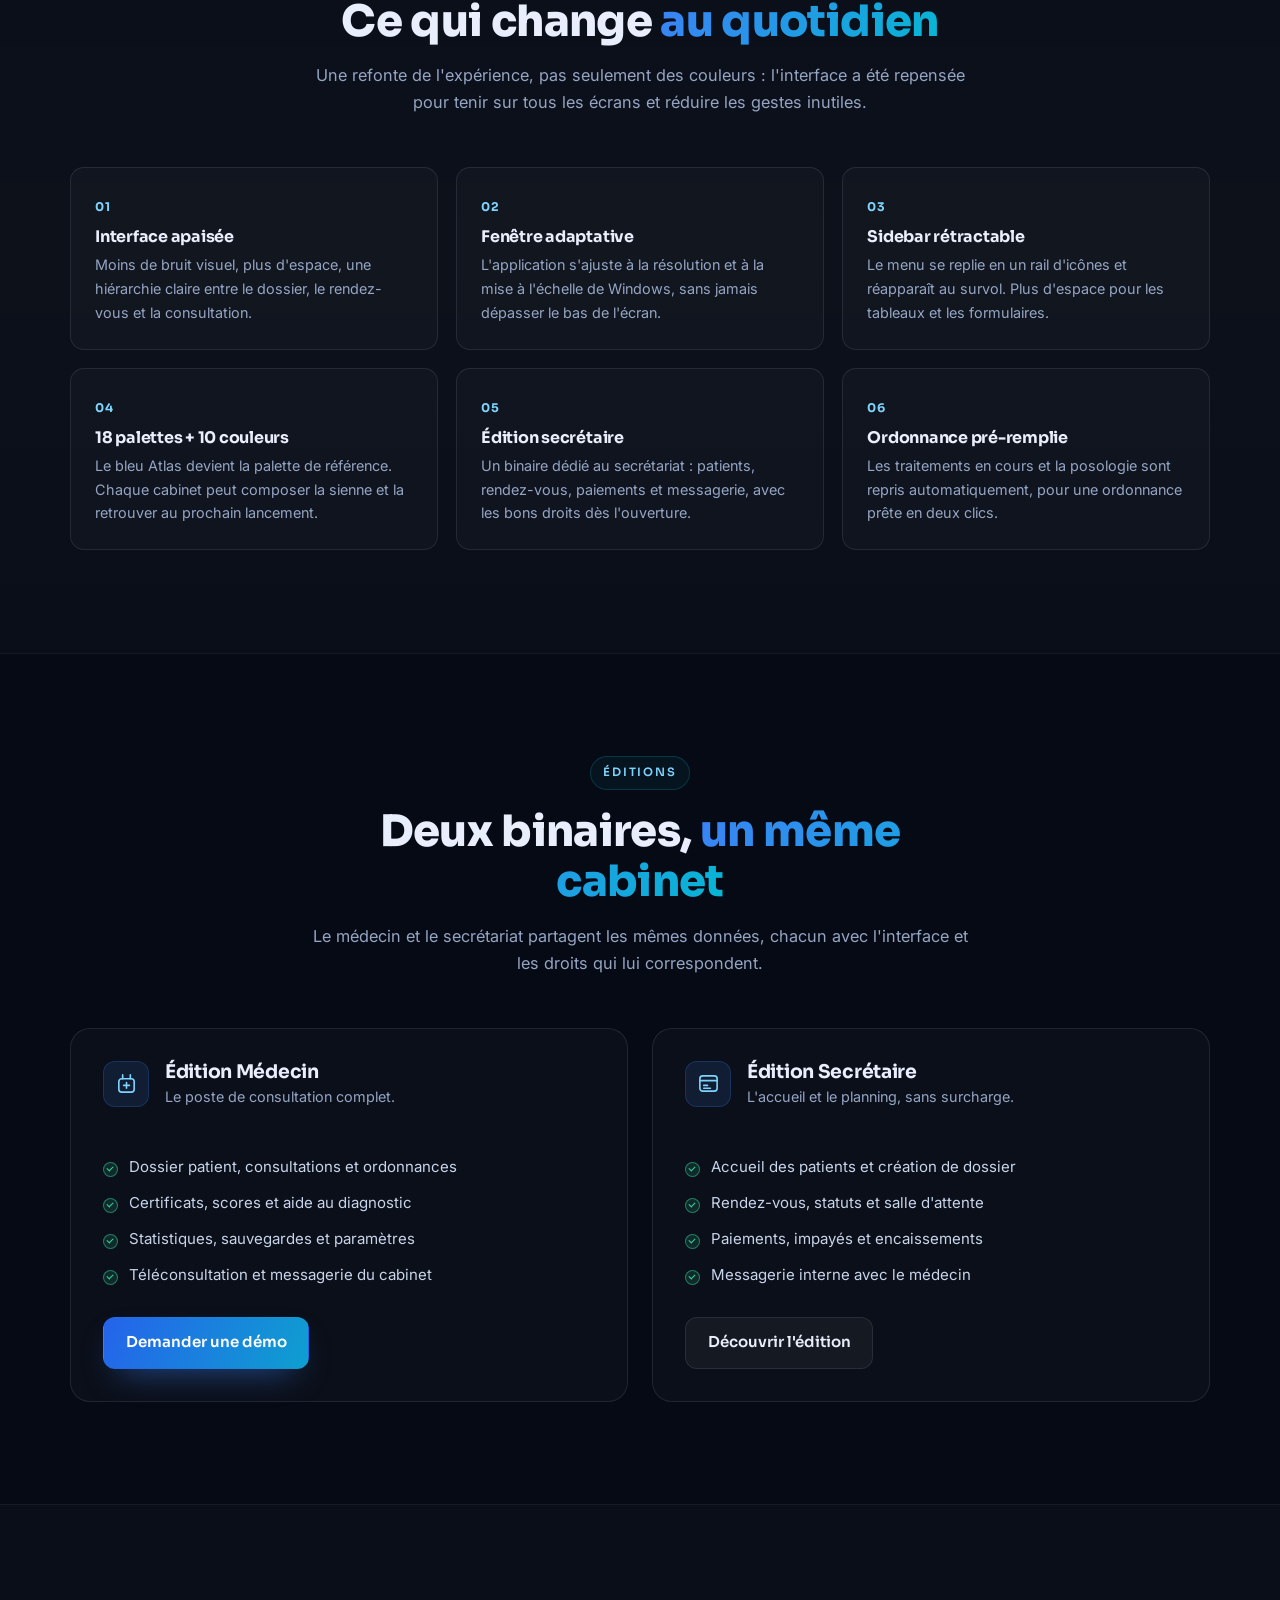
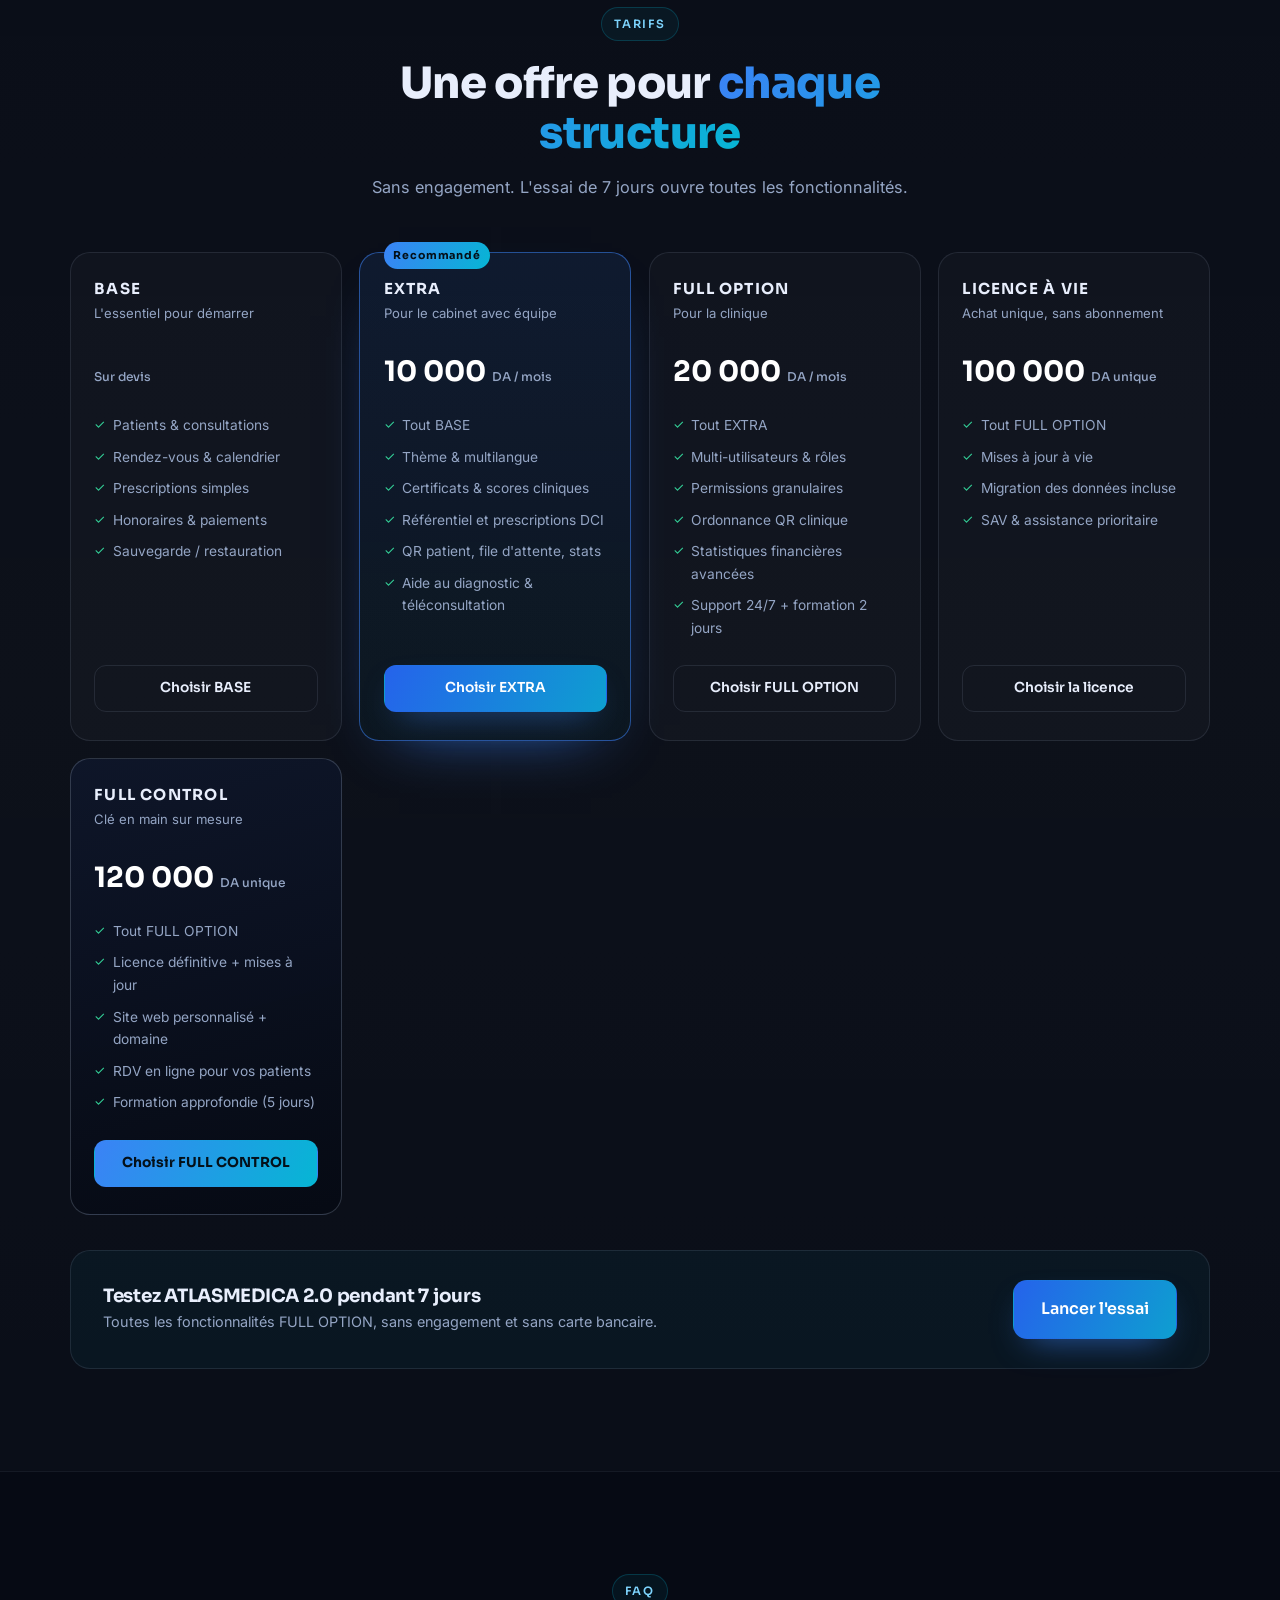
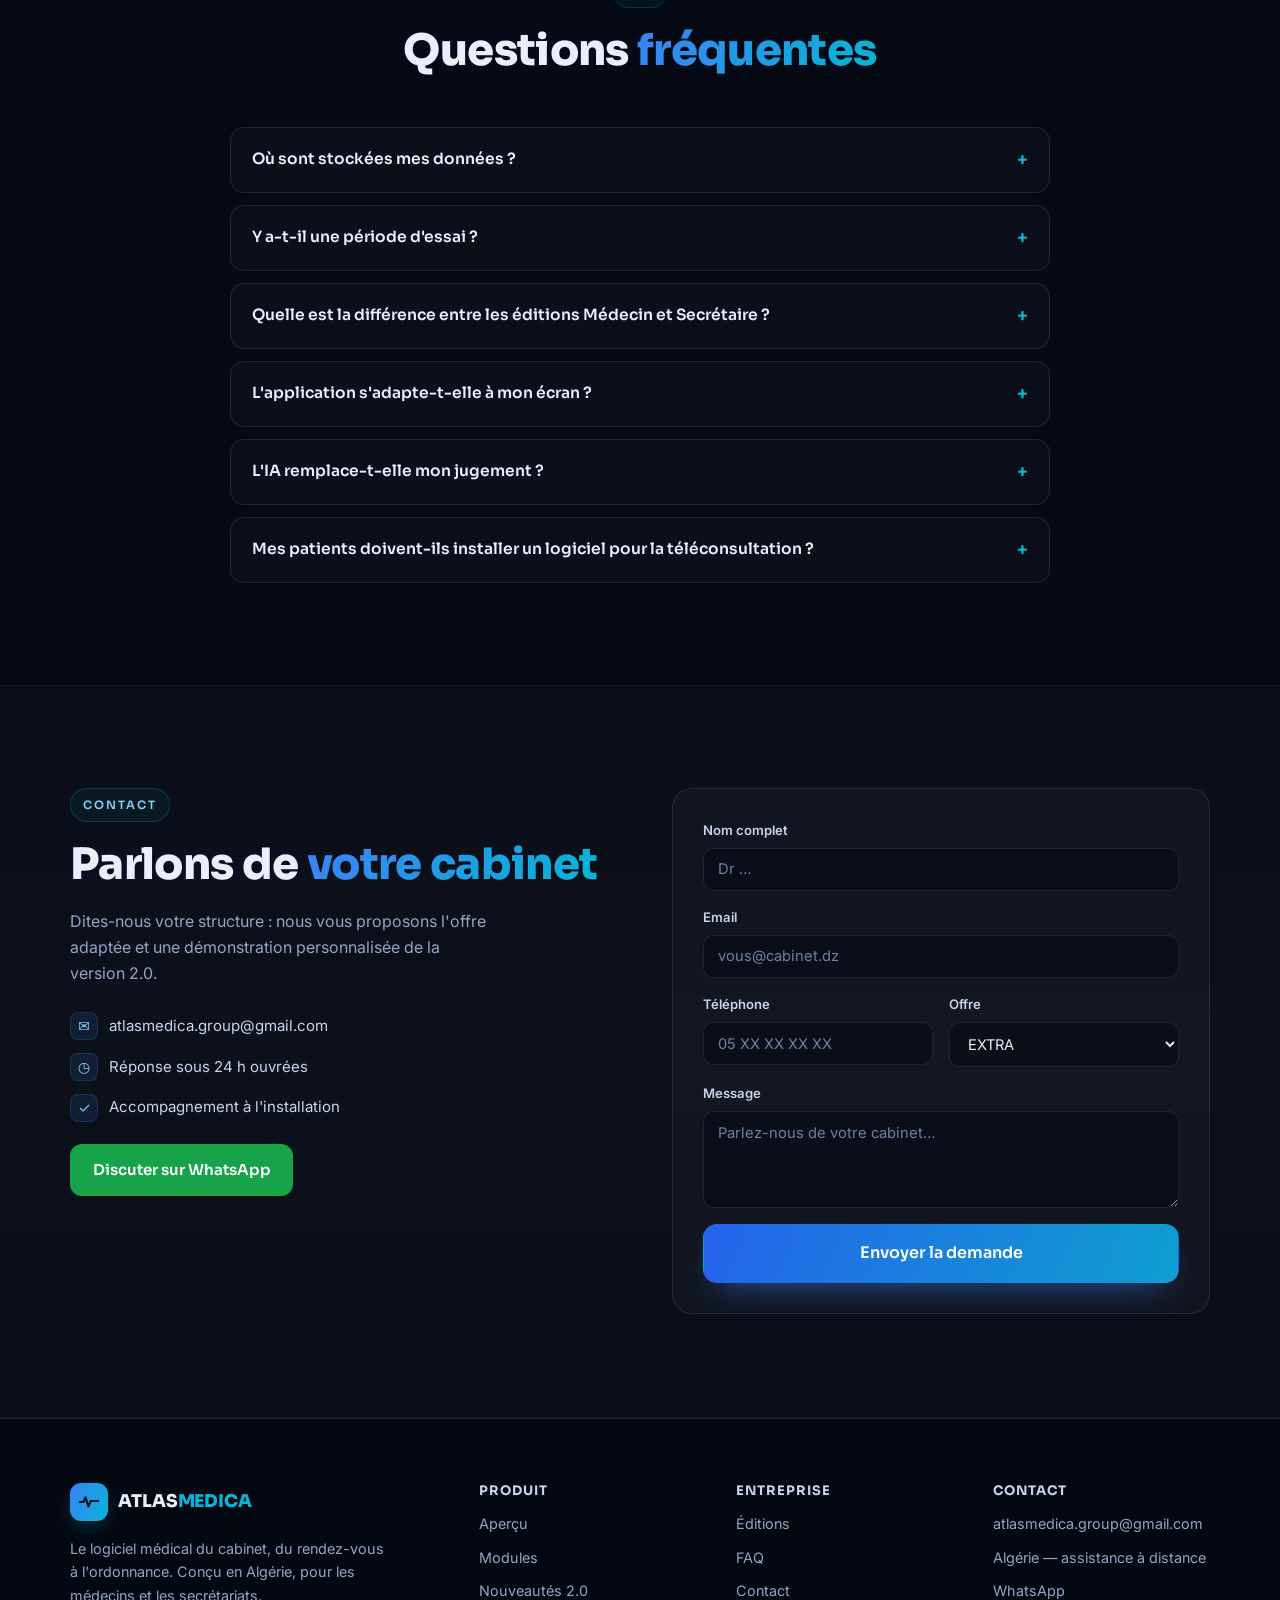
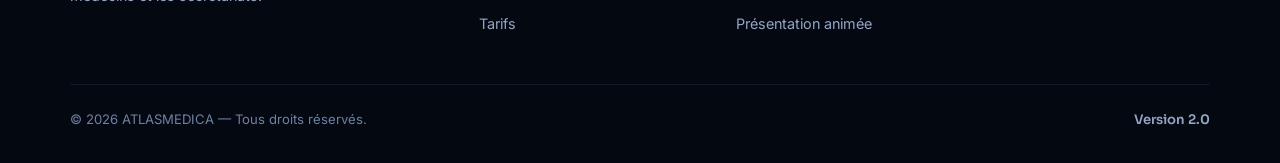
==== commit beda579d: "Mise à jour du site atlasmedica et ajout des captures d'écran" ====
--- a/index.html
+++ b/index.html
@@ -3,490 +3,546 @@
 <head>
 <meta charset="UTF-8">
 <meta name="viewport" content="width=device-width, initial-scale=1.0">
-<title>ATLASMEDICA — Le logiciel médical qui simplifie votre quotidien</title>
-<meta name="description" content="ATLASMEDICA : gestion de cabinet, téléconsultation et aide au diagnostic par IA. Conçu par des médecins pour des médecins. Démo gratuite 7 jours.">
+<title>ATLASMEDICA 2.0 — Le logiciel médical du cabinet, du rendez-vous à l'ordonnance</title>
+<meta name="description" content="ATLASMEDICA 2.0 : dossier patient, rendez-vous, consultation, ordonnance, certificats et statistiques dans une interface claire. Conçu pour les médecins et les secrétariats. Essai gratuit 7 jours.">
+<meta name="theme-color" content="#060a14">
+<meta property="og:title" content="ATLASMEDICA 2.0 — Le logiciel médical du cabinet">
+<meta property="og:description" content="Du démarrage à l'ordonnance : une interface apaisée pour le médecin et le secrétariat. Version 2.0 disponible.">
+<meta property="og:type" content="website">
+<meta property="og:image" content="assets/screenshots/tableau-de-bord.jpg">
+<link rel="canonical" href="https://atlasmedica.github.io/">
+<link rel="icon" href="assets/logo.png" type="image/png">
 <link rel="preconnect" href="https://fonts.googleapis.com">
 <link rel="preconnect" href="https://fonts.gstatic.com" crossorigin>
-<link href="https://fonts.googleapis.com/css2?family=Sora:wght@400;600;700;800&family=Inter:wght@400;500;600&display=swap" rel="stylesheet">
+<link href="https://fonts.googleapis.com/css2?family=Sora:wght@500;600;700;800&family=Inter:wght@400;500;600&display=swap" rel="stylesheet">
 <link rel="stylesheet" href="style.css">
 </head>
 <body>
 
-<!-- ===== NAVBAR ===== -->
 <header class="nav" id="nav">
   <div class="container nav-inner">
-    <a href="#hero" class="logo">
-      <span class="logo-mark">A</span>
+    <a href="#top" class="logo" aria-label="ATLASMEDICA">
+      <span class="logo-mark" aria-hidden="true">
+        <svg viewBox="0 0 24 24" fill="none" stroke="currentColor" stroke-width="2.2" stroke-linecap="round" stroke-linejoin="round"><path d="M2 12h4l2.2-5 3.2 10 2.4-6H22"/></svg>
+      </span>
       <span class="logo-text">ATLAS<span>MEDICA</span></span>
     </a>
-    <nav class="nav-links" id="navLinks">
-      <a href="#promo">Présentation</a>
-      <a href="#features">Fonctionnalités</a>
-      <a href="#tele">Téléconsultation</a>
-      <a href="#ia">IA</a>
-      <a href="#pricing">Tarifs</a>
+    <nav class="nav-links" id="navLinks" aria-label="Navigation principale">
+      <a href="#apercu">Aperçu</a>
+      <a href="#modules">Modules</a>
+      <a href="#nouveautes">Nouveautés 2.0</a>
+      <a href="#editions">Éditions</a>
+      <a href="#tarifs">Tarifs</a>
       <a href="#faq">FAQ</a>
     </nav>
     <div class="nav-cta">
       <a href="#contact" class="btn btn-primary">Demander une démo</a>
-      <button class="nav-burger" id="navBurger" aria-label="Menu"><span></span><span></span><span></span></button>
+      <button class="nav-burger" id="navBurger" aria-label="Ouvrir le menu" aria-expanded="false"><span></span><span></span><span></span></button>
     </div>
   </div>
 </header>
 
-<!-- ===== HERO ===== -->
-<section class="hero" id="hero">
-  <div class="hero-bg">
-    <div class="orb orb-1"></div>
-    <div class="orb orb-2"></div>
-    <div class="grid-lines"></div>
-  </div>
-  <div class="container hero-grid">
-    <div class="hero-content reveal">
-      <span class="badge">Nouvelle version <b>1.2.4</b></span>
-      <h1>Le logiciel médical qui <span class="grad-text">simplifie</span> votre quotidien</h1>
-      <p class="hero-sub">De la prise de rendez-vous à la prescription, téléconsultation et IA diagnostique incluses. Tout-en-un, conçu par des médecins pour des médecins.</p>
-      <div class="hero-cta">
-        <a href="#contact" class="btn btn-primary btn-lg">Essayez gratuitement 7 jours</a>
-        <a href="#pricing" class="btn btn-ghost btn-lg">Voir les offres</a>
-      </div>
-      <ul class="hero-trust">
-        <li><span class="dot"></span> Données stockées sur votre poste</li>
-        <li><span class="dot"></span> Installation accompagnée</li>
-        <li><span class="dot"></span> SAV dédié</li>
-      </ul>
-    </div>
-
-    <div class="hero-visual reveal">
-      <div class="mock">
-        <div class="mock-top">
-          <span class="mock-dot red"></span><span class="mock-dot yellow"></span><span class="mock-dot green"></span>
-          <span class="mock-title">ATLASMEDICA — Aperçu du logiciel</span>
+<main id="top">
+
+  <!-- ===== HERO ===== -->
+  <section class="hero">
+    <div class="hero-bg" aria-hidden="true">
+      <div class="orb orb-1"></div>
+      <div class="orb orb-2"></div>
+      <div class="grid-lines"></div>
+    </div>
+    <div class="container hero-grid">
+      <div class="hero-content reveal">
+        <span class="badge"><span class="badge-dot"></span> Version 2.0 disponible</span>
+        <h1>Le cabinet médical, <span class="grad-text">en un seul regard</span>.</h1>
+        <p class="hero-sub">Dossier patient, rendez-vous, consultation, ordonnance. ATLASMEDICA réunit tout le quotidien du cabinet dans une interface calme, pensée pour le médecin comme pour le secrétariat.</p>
+        <div class="hero-cta">
+          <a href="#contact" class="btn btn-primary btn-lg">Essayer 7 jours gratuitement</a>
+          <a href="#apercu" class="btn btn-ghost btn-lg">Voir l'application</a>
         </div>
-        <img class="mock-img" src="assets/aff1.jpeg" alt="ATLASMEDICA — aperçu du logiciel">
-        <div class="float-chip f1"><span class="f-ico">🎥</span> Téléconsultation <b>en salle</b></div>
-        <div class="float-chip f2"><span class="f-ico">🤖</span> IA : diagnostic différentiel</div>
-      </div>
-      <div class="pulse-ring"></div>
-    </div>
-  </div>
-  <div class="marquee">
-    <div class="marquee-track">
-      <span>Médecine générale</span><b>•</b><span>Clinique</span><b>•</b><span>Polyclinique</span><b>•</b><span>Cabinet spécialisé</span><b>•</b><span>Groupe médical</span><b>•</b>
-      <span>Médecine générale</span><b>•</b><span>Clinique</span><b>•</b><span>Polyclinique</span><b>•</b><span>Cabinet spécialisé</span><b>•</b><span>Groupe médical</span><b>•</b>
-    </div>
-  </div>
-</section>
-
-<!-- ===== STATS ===== -->
-<section class="stats" id="stats">
-  <div class="container stats-grid reveal">
-    <div class="stat"><span class="stat-num" data-count="190">0</span><span class="stat-label">entrées base de connaissances</span></div>
-    <div class="stat"><span class="stat-num" data-count="15" data-suffix="+">0</span><span class="stat-label">arbres décisionnels</span></div>
-    <div class="stat"><span class="stat-num" data-count="24">0</span><span class="stat-label">scores cliniques</span></div>
-    <div class="stat"><span class="stat-num" data-count="3">0</span><span class="stat-label">langues d'interface</span></div>
-  </div>
-</section>
-
-<!-- ===== PROMO ===== -->
-<section class="promo-sec" id="promo">
-  <div class="container">
-    <div class="sec-head reveal">
-      <span class="kicker">Présentation</span>
-      <h2>ATLASMEDICA en <span class="grad-text">action</span></h2>
-      <p>Une minute de démonstration animée : cabinet, dossier patient, IA, téléconsultation et offres.</p>
-    </div>
-    <div class="promo-bar reveal">
-      <span class="ph">Séquence animée plein cadre · 1080p · 74 secondes</span>
-      <a href="promo.html" class="btn btn-ghost" target="_blank" rel="noopener">Ouvrir en plein écran ↗</a>
-    </div>
-    <div class="promo-frame reveal">
-      <iframe src="promo.html" title="Présentation ATLASMEDICA" loading="lazy" allowfullscreen></iframe>
-    </div>
-  </div>
-</section>
-
-<!-- ===== FEATURES ===== -->
-<section class="features" id="features">
-  <div class="container">
-    <div class="sec-head reveal">
-      <span class="kicker">Fonctionnalités</span>
-      <h2>Tout votre cabinet, <span class="grad-text">en un seul outil</span></h2>
-      <p>Des modules conçus pour le flux réel d'une consultation, sans frictions.</p>
-    </div>
-    <div class="feat-grid">
-      <article class="feat reveal">
-        <span class="feat-ico" style="--c:#3b82f6">📅</span>
-        <h3>Rendez-vous & file d'attente</h3>
-        <p>Calendrier, agenda partagé, appel patient et gestion de l'attente en temps réel.</p>
-      </article>
-      <article class="feat reveal">
-        <span class="feat-ico" style="--c:#22d3ee">👥</span>
-        <h3>Dossier patient complet & QR Code</h3>
-        <p>Antécédents, intolérances, traitements en cours et résumé instantané par QR code patient.</p>
-      </article>
-      <article class="feat reveal">
-        <span class="feat-ico" style="--c:#8b5cf6">💊</span>
-        <h3>Prescriptions intelligentes</h3>
-        <p>Posologie, DCI, référentiel médicaments et ordonnance avec QR clinique.</p>
-      </article>
-      <article class="feat reveal">
-        <span class="feat-ico" style="--c:#34d399">🧾</span>
-        <h3>Certificats & comptes rendus</h3>
-        <p>Certificats médicaux, demandes, exploitations et modèles automatiques.</p>
-      </article>
-      <article class="feat reveal">
-        <span class="feat-ico" style="--c:#f59e0b">📊</span>
-        <h3>Scores & calculs cliniques</h3>
-        <p>EVA, Glasgow, CRB-65, clearance créatinine, DFG MDRD, HOMA-IR et plus.</p>
-      </article>
-      <article class="feat reveal">
-        <span class="feat-ico" style="--c:#f472b6">💰</span>
-        <h3>Facturation & statistiques</h3>
-        <p>Honoraires, paiements, rapports et statistiques financières avancées.</p>
-      </article>
-      <article class="feat reveal">
-        <span class="feat-ico" style="--c:#fb923c">🛡</span>
-        <h3>Sauvegarde MySQL locale</h3>
-        <p>Vos données restent chez vous. Sauvegarde / restauration en un clic.</p>
-      </article>
-      <article class="feat reveal">
-        <span class="feat-ico" style="--c:#60a5fa">🌍</span>
-        <h3>Multilingue & thème</h3>
-        <p>Français, arabe et plus, avec palette de couleurs personnalisable.</p>
-      </article>
-    </div>
-  </div>
-</section>
-
-<!-- ===== TELECONSULTATION ===== -->
-<section class="split" id="tele">
-  <div class="container split-grid">
-    <div class="split-visual reveal">
-      <div class="tc-stage">
-        <div class="tc-frame">
-          <div class="tc-bar"><span class="tc-live"></span> Salle sécurisée</div>
-          <div class="tc-screen">
-            <div class="tc-video"></div>
-            <div class="tc-chat">
-              <span class="tc-msg">Bonjour Dr, j'ai des douleurs thoraciques…</span>
-              <span class="tc-msg own">Notez votre tension actuelle.</span>
-            </div>
+        <ul class="hero-trust">
+          <li><span class="dot"></span> Données hébergées sur votre poste</li>
+          <li><span class="dot"></span> Installation accompagnée</li>
+          <li><span class="dot"></span> Interface français · العربية · English</li>
+        </ul>
+      </div>
+
+      <div class="hero-visual reveal">
+        <figure class="window">
+          <div class="window-bar">
+            <span class="win-dot"></span><span class="win-dot"></span><span class="win-dot"></span>
+            <span class="window-title">AtlasMedica — Tableau de bord</span>
+          </div>
+          <img src="assets/screenshots/tableau-de-bord.jpg" width="1600" height="1000" alt="Tableau de bord AtlasMedica 2.0 : rendez-vous du jour, consultations et indicateurs du cabinet" fetchpriority="high">
+        </figure>
+        <div class="float-chip chip-a"><span class="chip-ico">💊</span> Ordonnance en deux clics</div>
+        <div class="float-chip chip-b"><span class="chip-ico">🎨</span> 18 palettes + couleurs libres</div>
+      </div>
+    </div>
+
+    <div class="container">
+      <div class="stats reveal" id="stats">
+        <div class="stat"><span class="stat-num" data-count="190">0</span><span class="stat-label">entrées de connaissance</span></div>
+        <div class="stat"><span class="stat-num" data-count="15" data-suffix="+">0</span><span class="stat-label">arbres décisionnels</span></div>
+        <div class="stat"><span class="stat-num" data-count="24">0</span><span class="stat-label">scores cliniques</span></div>
+        <div class="stat"><span class="stat-num" data-count="3">0</span><span class="stat-label">langues d'interface</span></div>
+      </div>
+    </div>
+  </section>
+
+  <!-- ===== APERCU ===== -->
+  <section class="section" id="apercu">
+    <div class="container">
+      <div class="sec-head reveal">
+        <span class="kicker">Aperçu</span>
+        <h2>Du démarrage à <span class="grad-text">l'ordonnance</span></h2>
+        <p>Huit écrans réels, sans maquette : voilà le parcours d'une consultation dans ATLASMEDICA 2.0.</p>
+      </div>
+
+      <div class="gallery">
+        <button class="shot reveal" type="button" data-full="assets/screenshots/splash.jpg" data-caption="Démarrage — l'application se prépare en quelques secondes.">
+          <span class="shot-media"><img src="assets/screenshots/splash.jpg" width="1280" height="800" alt="Écran de démarrage d'AtlasMedica 2.0" loading="lazy"></span>
+          <span class="shot-meta"><span class="shot-step">01</span><span class="shot-text"><b>Démarrage</b><small>Une entrée en matière sobre et rapide.</small></span></span>
+        </button>
+
+        <button class="shot reveal" type="button" data-full="assets/screenshots/connexion.jpg" data-caption="Connexion — un espace sécurisé pour chaque membre du cabinet.">
+          <span class="shot-media"><img src="assets/screenshots/connexion.jpg" width="1600" height="1000" alt="Écran de connexion AtlasMedica" loading="lazy"></span>
+          <span class="shot-meta"><span class="shot-step">02</span><span class="shot-text"><b>Connexion</b><small>Accès sécurisé, langue et profil du cabinet.</small></span></span>
+        </button>
+
+        <button class="shot reveal" type="button" data-full="assets/screenshots/tableau-de-bord.jpg" data-caption="Tableau de bord — la journée du cabinet en un coup d'œil.">
+          <span class="shot-media"><img src="assets/screenshots/tableau-de-bord.jpg" width="1600" height="1000" alt="Tableau de bord AtlasMedica" loading="lazy"></span>
+          <span class="shot-meta"><span class="shot-step">03</span><span class="shot-text"><b>Tableau de bord</b><small>Rendez-vous du jour, activité et indicateurs.</small></span></span>
+        </button>
+
+        <button class="shot reveal" type="button" data-full="assets/screenshots/patients.jpg" data-caption="Patients — la liste du cabinet, le QR du patient et ses raccourcis.">
+          <span class="shot-media"><img src="assets/screenshots/patients.jpg" width="1600" height="1000" alt="Liste des patients avec la barre d'information et le QR code" loading="lazy"></span>
+          <span class="shot-meta"><span class="shot-step">04</span><span class="shot-text"><b>Patients</b><small>Recherche, filtres, QR code et dossier en un clic.</small></span></span>
+        </button>
+
+        <button class="shot reveal" type="button" data-full="assets/screenshots/dossier-patient.jpg" data-caption="Dossier patient — antécédents, médication, constantes et dernière consultation.">
+          <span class="shot-media"><img src="assets/screenshots/dossier-patient.jpg" width="1600" height="1000" alt="Fiche synthétique d'un patient : antécédents, médication, constantes" loading="lazy"></span>
+          <span class="shot-meta"><span class="shot-step">05</span><span class="shot-text"><b>Dossier patient</b><small>La synthèse complète, lisible en un regard.</small></span></span>
+        </button>
+
+        <button class="shot reveal" type="button" data-full="assets/screenshots/rendez-vous.jpg" data-caption="Rendez-vous — planning, statuts et salle d'attente en temps réel.">
+          <span class="shot-media"><img src="assets/screenshots/rendez-vous.jpg" width="1600" height="1000" alt="Planning des rendez-vous AtlasMedica" loading="lazy"></span>
+          <span class="shot-meta"><span class="shot-step">06</span><span class="shot-text"><b>Rendez-vous</b><small>Planning partagé et statuts mis à jour en direct.</small></span></span>
+        </button>
+
+        <button class="shot reveal" type="button" data-full="assets/screenshots/consultation.jpg" data-caption="Consultation — motif, examen, diagnostic et suivi dans un même formulaire.">
+          <span class="shot-media"><img src="assets/screenshots/consultation.jpg" width="1600" height="1000" alt="Formulaire de consultation AtlasMedica" loading="lazy"></span>
+          <span class="shot-meta"><span class="shot-step">07</span><span class="shot-text"><b>Consultation</b><small>Examen clinique, scores et antécédents réunis.</small></span></span>
+        </button>
+
+        <button class="shot reveal" type="button" data-full="assets/screenshots/ordonnance.jpg" data-caption="Ordonnance — le référentiel médicament, la posologie et l'impression.">
+          <span class="shot-media"><img src="assets/screenshots/ordonnance.jpg" width="1600" height="1000" alt="Onglet Prescriptions avec l'ordonnance du patient" loading="lazy"></span>
+          <span class="shot-meta"><span class="shot-step">08</span><span class="shot-text"><b>Ordonnance</b><small>Prescriptions, posologie et impression immédiate.</small></span></span>
+        </button>
+      </div>
+
+      <p class="gallery-note reveal">Chaque écran provient de l'application réelle, version 2.0. <a href="promo.html" target="_blank" rel="noopener">Voir la présentation animée ↗</a></p>
+    </div>
+  </section>
+
+  <!-- ===== MODULES ===== -->
+  <section class="section section-alt" id="modules">
+    <div class="container">
+      <div class="sec-head reveal">
+        <span class="kicker">Modules</span>
+        <h2>Tout le cabinet, <span class="grad-text">sans dispersion</span></h2>
+        <p>Des modules qui suivent le flux réel d'une journée de consultation, du premier rendez-vous au compte rendu.</p>
+      </div>
+
+      <div class="cards">
+        <article class="card reveal">
+          <span class="card-ico" aria-hidden="true"><svg viewBox="0 0 24 24" fill="none" stroke="currentColor" stroke-width="1.7" stroke-linecap="round" stroke-linejoin="round"><path d="M20 21v-2a4 4 0 0 0-4-4H8a4 4 0 0 0-4 4v2"/><circle cx="12" cy="7" r="4"/></svg></span>
+          <h3>Dossier patient</h3>
+          <p>Antécédents, allergies, traitements en cours, constantes et QR code patient. Une synthèse claire à chaque ouverture.</p>
+        </article>
+        <article class="card reveal">
+          <span class="card-ico" aria-hidden="true"><svg viewBox="0 0 24 24" fill="none" stroke="currentColor" stroke-width="1.7" stroke-linecap="round" stroke-linejoin="round"><rect x="3" y="5" width="18" height="16" rx="3"/><path d="M8 3v4M16 3v4M3 10h18"/></svg></span>
+          <h3>Rendez-vous</h3>
+          <p>Agenda du jour, statuts, appel du patient et file d'attente. Le secrétariat et le médecin travaillent sur le même planning.</p>
+        </article>
+        <article class="card reveal">
+          <span class="card-ico" aria-hidden="true"><svg viewBox="0 0 24 24" fill="none" stroke="currentColor" stroke-width="1.7" stroke-linecap="round" stroke-linejoin="round"><path d="M9 3h6v4l3 6v7a1 1 0 0 1-1 1H7a1 1 0 0 1-1-1v-7l3-6z"/><path d="M9 14h6"/></svg></span>
+          <h3>Consultation</h3>
+          <p>Motif, symptômes, examen, diagnostic, constantes et scores cliniques. Tout est enregistré au même endroit, sans double saisie.</p>
+        </article>
+        <article class="card reveal">
+          <span class="card-ico" aria-hidden="true"><svg viewBox="0 0 24 24" fill="none" stroke="currentColor" stroke-width="1.7" stroke-linecap="round" stroke-linejoin="round"><path d="M10 3h4l1 3h4v15H5V6h4z"/><path d="M9 12h6M12 9v6"/></svg></span>
+          <h3>Ordonnance</h3>
+          <p>Référentiel médicaments, DCI, posologie et durée. Impression directe ou PDF, avec ou sans en-tête du cabinet.</p>
+        </article>
+        <article class="card reveal">
+          <span class="card-ico" aria-hidden="true"><svg viewBox="0 0 24 24" fill="none" stroke="currentColor" stroke-width="1.7" stroke-linecap="round" stroke-linejoin="round"><path d="M6 3h9l4 4v14H6z"/><path d="M9 12h6M9 16h4M9 8h3"/></svg></span>
+          <h3>Certificats & comptes rendus</h3>
+          <p>Certificats médicaux, demandes, exploitations et modèles. Les documents se génèrent depuis le dossier, sans ressaisie.</p>
+        </article>
+        <article class="card reveal">
+          <span class="card-ico" aria-hidden="true"><svg viewBox="0 0 24 24" fill="none" stroke="currentColor" stroke-width="1.7" stroke-linecap="round" stroke-linejoin="round"><path d="M4 19V9M10 19V5M16 19v-7M22 19H2"/></svg></span>
+          <h3>Paiements & statistiques</h3>
+          <p>Honoraires, règlements, impayés et rapports d'activité. Les chiffres du mois se mettent à jour au fil des consultations.</p>
+        </article>
+        <article class="card reveal">
+          <span class="card-ico" aria-hidden="true"><svg viewBox="0 0 24 24" fill="none" stroke="currentColor" stroke-width="1.7" stroke-linecap="round" stroke-linejoin="round"><path d="M21 12a8 8 0 0 1-11.6 7.1L4 21l1.9-5.4A8 8 0 1 1 21 12z"/></svg></span>
+          <h3>Messagerie interne</h3>
+          <p>Un canal simple entre le médecin et le secrétariat pour les appels, les urgences et les consignes du jour.</p>
+        </article>
+        <article class="card reveal">
+          <span class="card-ico" aria-hidden="true"><svg viewBox="0 0 24 24" fill="none" stroke="currentColor" stroke-width="1.7" stroke-linecap="round" stroke-linejoin="round"><path d="M12 3l8 4v5c0 5-3.4 8-8 9-4.6-1-8-4-8-9V7z"/><path d="M9 12l2 2 4-4"/></svg></span>
+          <h3>Sauvegardes</h3>
+          <p>Vos données restent chez vous. Sauvegarde et restauration en un clic, historique conservé sur le poste serveur.</p>
+        </article>
+        <article class="card reveal">
+          <span class="card-ico" aria-hidden="true"><svg viewBox="0 0 24 24" fill="none" stroke="currentColor" stroke-width="1.7" stroke-linecap="round" stroke-linejoin="round"><circle cx="12" cy="12" r="9"/><path d="M3 12h18M12 3c3 3 3 15 0 18M12 3c-3 3-3 15 0 18"/></svg></span>
+          <h3>Langues & apparence</h3>
+          <p>Français, arabe et anglais. 18 palettes prédéfinies et 10 couleurs personnalisées pour adapter l'interface à votre cabinet.</p>
+        </article>
+      </div>
+    </div>
+  </section>
+
+  <!-- ===== CONSULTATION ===== -->
+  <section class="section">
+    <div class="container split">
+      <div class="split-media reveal">
+        <figure class="window window-sm">
+          <div class="window-bar"><span class="win-dot"></span><span class="win-dot"></span><span class="win-dot"></span><span class="window-title">Consultation</span></div>
+          <img src="assets/screenshots/consultation.jpg" width="1600" height="1000" alt="Consultation : examen clinique, antécédents et prescriptions" loading="lazy">
+        </figure>
+      </div>
+      <div class="split-body reveal">
+        <span class="kicker">Consultation</span>
+        <h2>Une consultation qui suit <span class="grad-text">votre raisonnement</span></h2>
+        <p>Le dossier s'ouvre avec le patient déjà sélectionné. Vous saisissez le motif, l'examen et le diagnostic ; les antécédents, les constantes et les scores restent à portée de main.</p>
+        <ul class="check-list">
+          <li>Antécédents, allergies et traitements rappelés dans le formulaire</li>
+          <li>Constantes et scores cliniques enregistrés avec la consultation</li>
+          <li>Aide au diagnostic et red flags pour les cas ambigus</li>
+          <li>Compte rendu et certificats générés depuis la même fiche</li>
+        </ul>
+        <a href="#apercu" class="link-arrow">Revoir les écrans <span aria-hidden="true">→</span></a>
+      </div>
+    </div>
+  </section>
+
+  <!-- ===== ORDONNANCE ===== -->
+  <section class="section section-alt">
+    <div class="container split split-reverse">
+      <div class="split-media reveal">
+        <figure class="window window-sm">
+          <div class="window-bar"><span class="win-dot"></span><span class="win-dot"></span><span class="win-dot"></span><span class="window-title">Ordonnance</span></div>
+          <img src="assets/screenshots/ordonnance.jpg" width="1600" height="1000" alt="Ordonnance : médicaments, posologie et impression" loading="lazy">
+        </figure>
+      </div>
+      <div class="split-body reveal">
+        <span class="kicker">Ordonnance</span>
+        <h2>L'ordonnance prête, <span class="grad-text">avant le patient</span></h2>
+        <p>Le référentiel médicament propose la forme, la posologie et la durée. L'ordonnance se remplit au fil de la consultation, puis s'imprime ou s'exporte en PDF.</p>
+        <ul class="check-list">
+          <li>Recherche par nom, DCI ou forme galénique</li>
+          <li>Posologies et durées proposées, modifiables en un geste</li>
+          <li>Reprise des médicaments en cours en un clic</li>
+          <li>Impression avec en-tête du cabinet ou PDF serveur</li>
+        </ul>
+        <a href="#contact" class="link-arrow">Demander une démonstration <span aria-hidden="true">→</span></a>
+      </div>
+    </div>
+  </section>
+
+  <!-- ===== DOSSIER ===== -->
+  <section class="section">
+    <div class="container split">
+      <div class="split-media reveal">
+        <figure class="window window-sm">
+          <div class="window-bar"><span class="win-dot"></span><span class="win-dot"></span><span class="win-dot"></span><span class="window-title">Dossier patient</span></div>
+          <img src="assets/screenshots/dossier-patient.jpg" width="1600" height="1000" alt="Dossier patient : antécédents, médication, constantes et dernière consultation" loading="lazy">
+        </figure>
+      </div>
+      <div class="split-body reveal">
+        <span class="kicker">Dossier patient</span>
+        <h2>Le dossier complet, <span class="grad-text">lisible en un regard</span></h2>
+        <p>La fiche synthétique rassemble l'essentiel : antécédents, médicaments en cours, dernières constantes et dernière consultation. Plus besoin de parcourir des onglets pour retrouver une information.</p>
+        <ul class="check-list">
+          <li>Synthèse claire des antécédents et des allergies</li>
+          <li>Ordonnances datées et médicaments en cours</li>
+          <li>Courbe des constantes et historique des consultations</li>
+          <li>QR code patient pour un accès rapide au dossier</li>
+        </ul>
+        <a href="#apercu" class="link-arrow">Voir le dossier en grand <span aria-hidden="true">→</span></a>
+      </div>
+    </div>
+  </section>
+
+  <!-- ===== NOUVEAUTES 2.0 ===== -->
+  <section class="section section-alt" id="nouveautes">
+    <div class="container">
+      <div class="sec-head reveal">
+        <span class="kicker">Version 2.0</span>
+        <h2>Ce qui change <span class="grad-text">au quotidien</span></h2>
+        <p>Une refonte de l'expérience, pas seulement des couleurs : l'interface a été repensée pour tenir sur tous les écrans et réduire les gestes inutiles.</p>
+      </div>
+      <div class="news-grid">
+        <article class="news reveal"><span class="news-num">01</span><h3>Interface apaisée</h3><p>Moins de bruit visuel, plus d'espace, une hiérarchie claire entre le dossier, le rendez-vous et la consultation.</p></article>
+        <article class="news reveal"><span class="news-num">02</span><h3>Fenêtre adaptative</h3><p>L'application s'ajuste à la résolution et à la mise à l'échelle de Windows, sans jamais dépasser le bas de l'écran.</p></article>
+        <article class="news reveal"><span class="news-num">03</span><h3>Sidebar rétractable</h3><p>Le menu se replie en un rail d'icônes et réapparaît au survol. Plus d'espace pour les tableaux et les formulaires.</p></article>
+        <article class="news reveal"><span class="news-num">04</span><h3>18 palettes + 10 couleurs</h3><p>Le bleu Atlas devient la palette de référence. Chaque cabinet peut composer la sienne et la retrouver au prochain lancement.</p></article>
+        <article class="news reveal"><span class="news-num">05</span><h3>Édition secrétaire</h3><p>Un binaire dédié au secrétariat : patients, rendez-vous, paiements et messagerie, avec les bons droits dès l'ouverture.</p></article>
+        <article class="news reveal"><span class="news-num">06</span><h3>Ordonnance pré-remplie</h3><p>Les traitements en cours et la posologie sont repris automatiquement, pour une ordonnance prête en deux clics.</p></article>
+      </div>
+    </div>
+  </section>
+
+  <!-- ===== EDITIONS ===== -->
+  <section class="section" id="editions">
+    <div class="container">
+      <div class="sec-head reveal">
+        <span class="kicker">Éditions</span>
+        <h2>Deux binaires, <span class="grad-text">un même cabinet</span></h2>
+        <p>Le médecin et le secrétariat partagent les mêmes données, chacun avec l'interface et les droits qui lui correspondent.</p>
+      </div>
+      <div class="editions">
+        <article class="edition reveal">
+          <div class="edition-head">
+            <span class="edition-ico" aria-hidden="true"><svg viewBox="0 0 24 24" fill="none" stroke="currentColor" stroke-width="1.7" stroke-linecap="round" stroke-linejoin="round"><path d="M8 3v4M16 3v4"/><rect x="4" y="7" width="16" height="14" rx="3"/><path d="M12 11v6M9 14h6"/></svg></span>
+            <div><h3>Édition Médecin</h3><p>Le poste de consultation complet.</p></div>
+          </div>
+          <ul class="check-list">
+            <li>Dossier patient, consultations et ordonnances</li>
+            <li>Certificats, scores et aide au diagnostic</li>
+            <li>Statistiques, sauvegardes et paramètres</li>
+            <li>Téléconsultation et messagerie du cabinet</li>
+          </ul>
+          <a href="#contact" class="btn btn-primary">Demander une démo</a>
+        </article>
+        <article class="edition reveal">
+          <div class="edition-head">
+            <span class="edition-ico" aria-hidden="true"><svg viewBox="0 0 24 24" fill="none" stroke="currentColor" stroke-width="1.7" stroke-linecap="round" stroke-linejoin="round"><rect x="3" y="4" width="18" height="16" rx="3"/><path d="M3 9h18M7 14h4M7 17h7"/></svg></span>
+            <div><h3>Édition Secrétaire</h3><p>L'accueil et le planning, sans surcharge.</p></div>
+          </div>
+          <ul class="check-list">
+            <li>Accueil des patients et création de dossier</li>
+            <li>Rendez-vous, statuts et salle d'attente</li>
+            <li>Paiements, impayés et encaissements</li>
+            <li>Messagerie interne avec le médecin</li>
+          </ul>
+          <a href="#contact" class="btn btn-ghost">Découvrir l'édition</a>
+        </article>
+      </div>
+    </div>
+  </section>
+
+  <!-- ===== TARIFS ===== -->
+  <section class="section section-alt" id="tarifs">
+    <div class="container">
+      <div class="sec-head reveal">
+        <span class="kicker">Tarifs</span>
+        <h2>Une offre pour <span class="grad-text">chaque structure</span></h2>
+        <p>Sans engagement. L'essai de 7 jours ouvre toutes les fonctionnalités.</p>
+      </div>
+      <div class="price-grid">
+        <article class="price reveal">
+          <h3>BASE</h3>
+          <p class="price-desc">L'essentiel pour démarrer</p>
+          <div class="price-num"><small>Sur devis</small></div>
+          <ul>
+            <li>Patients & consultations</li>
+            <li>Rendez-vous & calendrier</li>
+            <li>Prescriptions simples</li>
+            <li>Honoraires & paiements</li>
+            <li>Sauvegarde / restauration</li>
+          </ul>
+          <a href="#contact" class="btn btn-outline">Choisir BASE</a>
+        </article>
+        <article class="price featured reveal">
+          <span class="price-badge">Recommandé</span>
+          <h3>EXTRA</h3>
+          <p class="price-desc">Pour le cabinet avec équipe</p>
+          <div class="price-num">10 000 <small>DA / mois</small></div>
+          <ul>
+            <li>Tout BASE</li>
+            <li>Thème & multilangue</li>
+            <li>Certificats & scores cliniques</li>
+            <li>Référentiel et prescriptions DCI</li>
+            <li>QR patient, file d'attente, stats</li>
+            <li>Aide au diagnostic & téléconsultation</li>
+          </ul>
+          <a href="#contact" class="btn btn-primary">Choisir EXTRA</a>
+        </article>
+        <article class="price reveal">
+          <h3>FULL OPTION</h3>
+          <p class="price-desc">Pour la clinique</p>
+          <div class="price-num">20 000 <small>DA / mois</small></div>
+          <ul>
+            <li>Tout EXTRA</li>
+            <li>Multi-utilisateurs & rôles</li>
+            <li>Permissions granulaires</li>
+            <li>Ordonnance QR clinique</li>
+            <li>Statistiques financières avancées</li>
+            <li>Support 24/7 + formation 2 jours</li>
+          </ul>
+          <a href="#contact" class="btn btn-outline">Choisir FULL OPTION</a>
+        </article>
+        <article class="price reveal">
+          <h3>LICENCE À VIE</h3>
+          <p class="price-desc">Achat unique, sans abonnement</p>
+          <div class="price-num">100 000 <small>DA unique</small></div>
+          <ul>
+            <li>Tout FULL OPTION</li>
+            <li>Mises à jour à vie</li>
+            <li>Migration des données incluse</li>
+            <li>SAV & assistance prioritaire</li>
+          </ul>
+          <a href="#contact" class="btn btn-outline">Choisir la licence</a>
+        </article>
+        <article class="price dark-card reveal">
+          <h3>FULL CONTROL</h3>
+          <p class="price-desc">Clé en main sur mesure</p>
+          <div class="price-num">120 000 <small>DA unique</small></div>
+          <ul>
+            <li>Tout FULL OPTION</li>
+            <li>Licence définitive + mises à jour</li>
+            <li>Site web personnalisé + domaine</li>
+            <li>RDV en ligne pour vos patients</li>
+            <li>Formation approfondie (5 jours)</li>
+          </ul>
+          <a href="#contact" class="btn btn-gradient">Choisir FULL CONTROL</a>
+        </article>
+      </div>
+      <div class="trial-cta reveal">
+        <div>
+          <h3>Testez ATLASMEDICA 2.0 pendant 7 jours</h3>
+          <p>Toutes les fonctionnalités FULL OPTION, sans engagement et sans carte bancaire.</p>
+        </div>
+        <a href="#contact" class="btn btn-primary btn-lg">Lancer l'essai</a>
+      </div>
+    </div>
+  </section>
+
+  <!-- ===== FAQ ===== -->
+  <section class="section" id="faq">
+    <div class="container container-narrow">
+      <div class="sec-head reveal">
+        <span class="kicker">FAQ</span>
+        <h2>Questions <span class="grad-text">fréquentes</span></h2>
+      </div>
+      <div class="faq-list reveal">
+        <details>
+          <summary>Où sont stockées mes données ?</summary>
+          <p>Sur votre propre poste serveur. Vous gardez le contrôle total et pouvez sauvegarder ou restaurer en un clic, sans dépendre d'un service extérieur.</p>
+        </details>
+        <details>
+          <summary>Y a-t-il une période d'essai ?</summary>
+          <p>Oui, 7 jours gratuits avec toutes les fonctionnalités FULL OPTION, sans carte bancaire. Vos données sont conservées si vous souscrivez.</p>
+        </details>
+        <details>
+          <summary>Quelle est la différence entre les éditions Médecin et Secrétaire ?</summary>
+          <p>Les deux partagent les mêmes données. L'édition Médecin ouvre la consultation, les ordonnances et les statistiques ; l'édition Secrétaire se concentre sur l'accueil, les rendez-vous et les paiements.</p>
+        </details>
+        <details>
+          <summary>L'application s'adapte-t-elle à mon écran ?</summary>
+          <p>Oui. La fenêtre se dimensionne sur la zone utile de l'écran et tient compte de la mise à l'échelle de Windows. La version 2.0 corrige les débordements sur les écrans 1366×768 et 1024×768.</p>
+        </details>
+        <details>
+          <summary>L'IA remplace-t-elle mon jugement ?</summary>
+          <p>Non. C'est une aide à la réflexion clinique : elle propose un diagnostic différentiel argumenté, signale les red flags et rappelle qu'elle ne remplace pas le praticien.</p>
+        </details>
+        <details>
+          <summary>Mes patients doivent-ils installer un logiciel pour la téléconsultation ?</summary>
+          <p>Non. Ils ouvrent simplement le lien de la salle dans leur navigateur.</p>
+        </details>
+      </div>
+    </div>
+  </section>
+
+  <!-- ===== CONTACT ===== -->
+  <section class="section section-alt" id="contact">
+    <div class="container contact-grid">
+      <div class="contact-info reveal">
+        <span class="kicker">Contact</span>
+        <h2>Parlons de <span class="grad-text">votre cabinet</span></h2>
+        <p>Dites-nous votre structure : nous vous proposons l'offre adaptée et une démonstration personnalisée de la version 2.0.</p>
+        <ul class="contact-list">
+          <li><span class="c-ico" aria-hidden="true">✉</span> atlasmedica.group@gmail.com</li>
+          <li><span class="c-ico" aria-hidden="true">◷</span> Réponse sous 24 h ouvrées</li>
+          <li><span class="c-ico" aria-hidden="true">✓</span> Accompagnement à l'installation</li>
+        </ul>
+        <a class="btn btn-whatsapp" id="waInline" href="#" rel="noopener">Discuter sur WhatsApp</a>
+      </div>
+      <form class="contact-form reveal" id="contactForm" name="contact" method="POST" data-netlify="true">
+        <input type="hidden" name="form-name" value="contact">
+        <div class="field">
+          <label for="cname">Nom complet</label>
+          <input id="cname" name="nom" type="text" placeholder="Dr …" required>
+        </div>
+        <div class="field">
+          <label for="cemail">Email</label>
+          <input id="cemail" name="email" type="email" placeholder="vous@cabinet.dz" required>
+        </div>
+        <div class="field-row">
+          <div class="field">
+            <label for="cphone">Téléphone</label>
+            <input id="cphone" name="telephone" type="tel" placeholder="05 XX XX XX XX">
+          </div>
+          <div class="field">
+            <label for="coffer">Offre</label>
+            <select id="coffer" name="offre">
+              <option>EXTRA</option>
+              <option>FULL OPTION</option>
+              <option>LICENCE À VIE</option>
+              <option>FULL CONTROL</option>
+              <option>Essai 7 jours</option>
+              <option>Édition Secrétaire</option>
+            </select>
           </div>
         </div>
-        <div class="tc-badge">🔗 Lien unique par consultation</div>
-      </div>
-    </div>
-    <div class="split-content reveal">
-      <span class="kicker">Téléconsultation</span>
-      <h2>Consultez à distance, <span class="grad-text">sans friction</span></h2>
-      <p>Générez une salle de visioconférence en un clic et invitez votre patient par <strong>email, SMS ou WhatsApp</strong>.</p>
-      <ul class="check-list">
-        <li>Salle sécurisée avec lien unique par consultation</li>
-        <li>Contexte clinique transmis : motif, constantes, antécédents</li>
-        <li>Compte-rendu de téléconsultation rattaché au dossier patient</li>
-        <li>Aucune installation pour le patient : il ouvre le lien dans son navigateur</li>
-      </ul>
-    </div>
-  </div>
-</section>
-
-<!-- ===== IA ===== -->
-<section class="split split-reverse" id="ia">
-  <div class="container split-grid">
-    <div class="split-content reveal">
-      <span class="kicker">Aide au diagnostic</span>
-      <h2>L'IA comme <span class="grad-text">second avis</span></h2>
-      <p>Moteur interne (TF-IDF + Bayes) sur plus de 190 entrées CIM-10, complété optionnellement par <strong>DeepSeek</strong> pour un diagnostic différentiel argumenté.</p>
-      <ul class="check-list">
-        <li>Suggestions locales instantanées : diagnostics, signes, codes CIM-10</li>
-        <li>Diagnostic différentiel avec probabilités et arguments pour/contre</li>
-        <li>Red flags et examens complémentaires à envisager</li>
-        <li>Anonymisation des données — rien ne quitte votre poste sans votre accord</li>
-      </ul>
-    </div>
-    <div class="split-visual reveal">
-      <div class="ia-stage">
-        <div class="ia-card">
-          <div class="ia-head">🤖 Analyse IA <span class="ia-pill">deepseek</span></div>
-          <div class="ia-line"><b>Diagnostic différentiel</b></div>
-          <div class="ia-row"><span class="ia-pct" style="--w:72%">Syndrome grippal — 72%</span></div>
-          <div class="ia-row"><span class="ia-pct" style="--w:21%">Infection ORL — 21%</span></div>
-          <div class="ia-row"><span class="ia-pct" style="--w:7%">Autres — 7%</span></div>
-          <div class="ia-alert">⚠ Red flag : vérifier la persistance > 7 jours</div>
+        <div class="field">
+          <label for="cmsg">Message</label>
+          <textarea id="cmsg" name="message" rows="4" placeholder="Parlez-nous de votre cabinet…"></textarea>
         </div>
-        <div class="ia-badge">190+ entrées décisionnelles</div>
-      </div>
-    </div>
-  </div>
-</section>
-
-<!-- ===== PRICING ===== -->
-<section class="pricing" id="pricing">
-  <div class="container">
-    <div class="sec-head reveal">
-      <span class="kicker">Tarifs</span>
-      <h2>Une offre pour <span class="grad-text">chaque structure</span></h2>
-    </div>
-    <div class="price-grid">
-      <article class="price reveal">
-        <h3>BASE</h3>
-        <p class="price-desc">Essentiel pour démarrer</p>
-        <div class="price-num"><small>Sur devis</small></div>
-        <ul>
-          <li>Patients & consultations</li>
-          <li>Rendez-vous & calendrier</li>
-          <li>Prescriptions simples</li>
-          <li>Honoraires & paiements</li>
-          <li>Sauvegarde / restauration</li>
-        </ul>
-        <a href="#contact" class="btn btn-outline">Choisir BASE</a>
-      </article>
-
-      <article class="price featured reveal">
-        <span class="price-badge">Recommandé</span>
-        <h3>EXTRA</h3>
-        <p class="price-desc">Pour cabinet avec équipe</p>
-        <div class="price-num">10 000 <small>DA / mois</small></div>
-        <ul>
-          <li>Tout BASE</li>
-          <li>Thème & multilangue</li>
-          <li>Certificats médicaux</li>
-          <li>Scores cliniques (EVA, Glasgow…)</li>
-          <li>Référentiel + prescriptions DCI</li>
-          <li>QR patient, file d'attente, stats</li>
-          <li>Aide au diagnostic & téléconsultation</li>
-        </ul>
-        <a href="#contact" class="btn btn-primary">Choisir EXTRA</a>
-      </article>
-
-      <article class="price reveal">
-        <h3>FULL OPTION</h3>
-        <p class="price-desc">Pour clinique ou polyclinique</p>
-        <div class="price-num">20 000 <small>DA / mois</small></div>
-        <ul>
-          <li>Tout EXTRA</li>
-          <li>Multi-utilisateurs & rôles</li>
-          <li>Permissions granulaires</li>
-          <li>Ordonnance QR clinique</li>
-          <li>Statistiques financières avancées</li>
-          <li>Intégration laboratoire</li>
-          <li>Support 24/7 + formation 2 jours</li>
-        </ul>
-        <a href="#contact" class="btn btn-outline">Choisir FULL OPTION</a>
-      </article>
-
-      <article class="price reveal">
-        <h3>LICENCE À VIE</h3>
-        <p class="price-desc">Achat unique, sans abonnement</p>
-        <div class="price-num">100 000 <small>DA unique</small></div>
-        <ul>
-          <li>Tout FULL OPTION</li>
-          <li>Mises à jour à vie</li>
-          <li>Migration des données incluse</li>
-          <li>SAV & assistance prioritaire</li>
-        </ul>
-        <a href="#contact" class="btn btn-outline">Choisir la licence</a>
-      </article>
-
-      <article class="price dark-card reveal">
-        <h3>FULL CONTROL</h3>
-        <p class="price-desc">Clé en main sur mesure</p>
-        <div class="price-num">120 000 <small>DA unique</small></div>
-        <ul>
-          <li>Tout FULL OPTION</li>
-          <li>Licence définitive + mises à jour à vie</li>
-          <li>Site web personnalisé + domaine</li>
-          <li>RDV en ligne pour vos patients</li>
-          <li>Personnalisation logo & charte</li>
-          <li>Formation approfondie (5 jours)</li>
-        </ul>
-        <a href="#contact" class="btn btn-gradient">Choisir FULL CONTROL</a>
-      </article>
-    </div>
-
-    <div class="trial-cta reveal">
-      <div>
-        <h3>Testez gratuitement pendant 7 jours</h3>
-        <p>Toutes les fonctionnalités FULL OPTION, sans engagement et sans carte bancaire.</p>
-      </div>
-      <a href="#contact" class="btn btn-primary btn-lg">Lancer l'essai</a>
-    </div>
-  </div>
-</section>
-
-<!-- ===== COMPARISON ===== -->
-<section class="compare" id="compare">
-  <div class="container reveal">
-    <div class="sec-head">
-      <h2>Comparatif <span class="grad-text">détaillé</span></h2>
-    </div>
-    <div class="table-wrap">
-      <table class="comp-table">
-        <thead>
-          <tr>
-            <th>Fonctionnalité</th><th>BASE</th><th>EXTRA</th><th>FULL OPTION</th><th>LICENCE À VIE</th><th>FULL CONTROL</th>
-          </tr>
-        </thead>
-        <tbody>
-          <tr><td>Fiche patient, QR Code & consultations</td><td class="on">✓</td><td class="on">✓</td><td class="on">✓</td><td class="on">✓</td><td class="on">✓</td></tr>
-          <tr><td>Rendez-vous & calendrier</td><td class="on">✓</td><td class="on">✓</td><td class="on">✓</td><td class="on">✓</td><td class="on">✓</td></tr>
-          <tr class="g"><td>Thème & multilangue</td><td>—</td><td class="on">✓</td><td class="on">✓</td><td class="on">✓</td><td class="on">✓</td></tr>
-          <tr class="g"><td>Certificats & scores cliniques</td><td>—</td><td class="on">✓</td><td class="on">✓</td><td class="on">✓</td><td class="on">✓</td></tr>
-          <tr class="g"><td>Référentiel & prescriptions DCI</td><td>—</td><td class="on">✓</td><td class="on">✓</td><td class="on">✓</td><td class="on">✓</td></tr>
-          <tr class="g"><td>QR patient & file d'attente</td><td>—</td><td class="on">✓</td><td class="on">✓</td><td class="on">✓</td><td class="on">✓</td></tr>
-          <tr class="g"><td><b>IA diagnostique & téléconsultation</b></td><td>—</td><td class="on">✓</td><td class="on">✓</td><td class="on">✓</td><td class="on">✓</td></tr>
-          <tr class="p"><td>Multi-utilisateurs & rôles</td><td>—</td><td>—</td><td class="on">✓</td><td class="on">✓</td><td class="on">✓</td></tr>
-          <tr class="p"><td>Ordonnance QR clinique</td><td>—</td><td>—</td><td class="on">✓</td><td class="on">✓</td><td class="on">✓</td></tr>
-          <tr class="p"><td>Stats financières & intégration labo</td><td>—</td><td>—</td><td class="on">✓</td><td class="on">✓</td><td class="on">✓</td></tr>
-          <tr><td>Licence définitive (achat unique)</td><td>—</td><td>—</td><td>—</td><td class="on">✓</td><td class="on">✓</td></tr>
-          <tr><td>Mises à jour à vie</td><td>—</td><td>—</td><td>—</td><td class="on">✓</td><td class="on">✓</td></tr>
-          <tr><td>Site web + RDV en ligne</td><td>—</td><td>—</td><td>—</td><td>—</td><td class="on">✓</td></tr>
-        </tbody>
-      </table>
-    </div>
-  </div>
-</section>
-
-<!-- ===== TESTIMONIALS ===== -->
-<section class="testi" id="testimonials">
-  <div class="container">
-    <div class="sec-head reveal">
-      <span class="kicker">Ils nous font confiance</span>
-      <h2>Pensé par des médecins, <span class="grad-text">approuvé par des médecins</span></h2>
-    </div>
-    <div class="testi-grid">
-      <blockquote class="reveal">
-        <p>« Je rédige mes ordonnances et certificats en deux minutes. La file d'attente a transformé ma salle d'attente. »</p>
-        <footer><b>Dr A. Bensaïd</b><span>Médecin généraliste — Alger</span></footer>
-      </blockquote>
-      <blockquote class="reveal">
-        <p>« La téléconsultation a sauvé mon suivi pendant les pics d'afflux. Mes patients ouvrent le lien sans rien installer. »</p>
-        <footer><b>Dr K. Mansouri</b><span>Médecin de famille — Oran</span></footer>
-      </blockquote>
-      <blockquote class="reveal">
-        <p>« L'IA me donne un second avis structuré avant de conclure. Un vrai gain pour les cas ambigus. »</p>
-        <footer><b>Dr S. Cherif</b><span>Généraliste — Constantine</span></footer>
-      </blockquote>
-    </div>
-  </div>
-</section>
-
-<!-- ===== FAQ ===== -->
-<section class="faq" id="faq">
-  <div class="container">
-    <div class="sec-head reveal">
-      <span class="kicker">FAQ</span>
-      <h2>Questions <span class="grad-text">fréquentes</span></h2>
-    </div>
-    <div class="faq-list reveal">
-      <details>
-        <summary>Où sont stockées mes données ?</summary>
-        <p>Sur votre propre poste (MySQL local). Vous gardez le contrôle total et pouvez sauvegarder ou restaurer en un clic.</p>
-      </details>
-      <details>
-        <summary>Y a-t-il une période d'essai ?</summary>
-        <p>Oui, 7 jours gratuits avec toutes les fonctionnalités FULL OPTION, sans carte bancaire. Vos données sont migrées si vous souscrivez.</p>
-      </details>
-      <details>
-        <summary>L'IA remplace-t-elle mon jugement ?</summary>
-        <p>Non. C'est une aide à la réflexion clinique : elle propose un différentiel argumenté, signale les red flags et rappelle qu'elle ne remplace pas le praticien.</p>
-      </details>
-      <details>
-        <summary>Est-ce que mes patients doivent installer un logiciel pour la téléconsultation ?</summary>
-        <p>Non. Ils ouvrent simplement le lien de la salle dans leur navigateur (Jitsi).</p>
-      </details>
-      <details>
-        <summary>Quelle offre choisir pour une clinique ?</summary>
-        <p>FULL OPTION (multi-utilisateurs, rôles et permissions) ou FULL CONTROL si vous voulez aussi un site web avec RDV en ligne.</p>
-      </details>
-    </div>
-  </div>
-</section>
-
-<!-- ===== CONTACT ===== -->
-<section class="contact" id="contact">
-  <div class="container contact-grid">
-    <div class="contact-info reveal">
-      <span class="kicker">Contact</span>
-      <h2>Parlons de <span class="grad-text">votre cabinet</span></h2>
-      <p>Dites-nous votre structure, on vous propose l'offre adaptée et une démo personnalisée.</p>
-      <ul class="contact-list">
-        <li><span class="c-ico">✉️</span> atlasmedica.group@gmail.com</li>
-        <li><span class="c-ico">💬</span> Réponse sous 24h ouvrées</li>
-        <li><span class="c-ico">🛡</span> Accompagnement à l'installation</li>
-      </ul>
-    </div>
-    <form class="contact-form reveal" id="contactForm" name="contact" method="POST" data-netlify="true">
-      <input type="hidden" name="form-name" value="contact">
-      <div class="field">
-        <label for="cname">Nom complet</label>
-        <input id="cname" name="nom" type="text" placeholder="Dr …" required>
-      </div>
-      <div class="field">
-        <label for="cemail">Email</label>
-        <input id="cemail" name="email" type="email" placeholder="vous@cabinet.dz" required>
-      </div>
-      <div class="field-row">
-        <div class="field">
-          <label for="cphone">Téléphone</label>
-          <input id="cphone" name="telephone" type="tel" placeholder="05 XX XX XX XX">
-        </div>
-        <div class="field">
-          <label for="coffer">Offre</label>
-          <select id="coffer" name="offre">
-            <option>EXTRA</option>
-            <option>FULL OPTION</option>
-            <option>LICENCE À VIE</option>
-            <option>FULL CONTROL</option>
-            <option>Essai 7 jours</option>
-          </select>
-        </div>
-      </div>
-      <div class="field">
-        <label for="cmsg">Message</label>
-        <textarea id="cmsg" name="message" rows="4" placeholder="Parlez-nous de votre projet…"></textarea>
-      </div>
-      <button type="submit" class="btn btn-primary btn-lg btn-block">Envoyer la demande</button>
-      <p class="form-ok" id="formOk">✓ Merci ! Nous revenons vers vous sous 24h.</p>
-    </form>
-  </div>
-</section>
-
-<!-- ===== FOOTER ===== -->
+        <button type="submit" class="btn btn-primary btn-lg btn-block">Envoyer la demande</button>
+        <p class="form-ok" id="formOk">✓ Merci ! Nous revenons vers vous sous 24 h.</p>
+      </form>
+    </div>
+  </section>
+
+</main>
+
 <footer class="footer">
   <div class="container footer-grid">
-    <div>
-      <a href="#hero" class="logo"><span class="logo-mark">A</span><span class="logo-text">ATLAS<span>MEDICA</span></span></a>
-      <p>Le logiciel médical tout-en-un pour les médecins algériens. Téléconsultation, IA diagnostique et gestion complète de cabinet.</p>
+    <div class="footer-brand">
+      <a href="#top" class="logo"><span class="logo-mark" aria-hidden="true"><svg viewBox="0 0 24 24" fill="none" stroke="currentColor" stroke-width="2.2" stroke-linecap="round" stroke-linejoin="round"><path d="M2 12h4l2.2-5 3.2 10 2.4-6H22"/></svg></span><span class="logo-text">ATLAS<span>MEDICA</span></span></a>
+      <p>Le logiciel médical du cabinet, du rendez-vous à l'ordonnance. Conçu en Algérie, pour les médecins et les secrétariats.</p>
     </div>
     <div class="footer-col">
       <h4>Produit</h4>
-      <a href="#features">Fonctionnalités</a>
-      <a href="#tele">Téléconsultation</a>
-      <a href="#ia">IA diagnostique</a>
-      <a href="#pricing">Tarifs</a>
+      <a href="#apercu">Aperçu</a>
+      <a href="#modules">Modules</a>
+      <a href="#nouveautes">Nouveautés 2.0</a>
+      <a href="#tarifs">Tarifs</a>
     </div>
     <div class="footer-col">
       <h4>Entreprise</h4>
-      <a href="#testimonials">Témoignages</a>
+      <a href="#editions">Éditions</a>
       <a href="#faq">FAQ</a>
       <a href="#contact">Contact</a>
+      <a href="promo.html" target="_blank" rel="noopener">Présentation animée</a>
     </div>
     <div class="footer-col">
       <h4>Contact</h4>
       <a href="mailto:atlasmedica.group@gmail.com">atlasmedica.group@gmail.com</a>
       <span>Algérie — assistance à distance</span>
+      <a href="https://wa.me/213770871850" rel="noopener" target="_blank">WhatsApp</a>
     </div>
   </div>
   <div class="container footer-bottom">
-    <span>© 2026 ATLASMEDICA (atlasmedica.health) — Tous droits réservés.</span>
-    <span>Version 1.2.4</span>
+    <span>© 2026 ATLASMEDICA — Tous droits réservés.</span>
+    <span class="footer-version">Version 2.0</span>
   </div>
 </footer>
 
-<script src="script.js"></script>
-<!-- ===== WHATSAPP FLOATING ===== -->
 <a href="#" class="wa-float" id="waBtn" aria-label="Discuter sur WhatsApp">
   <svg viewBox="0 0 32 32" width="30" height="30" fill="#fff" aria-hidden="true">
     <path d="M16.04 3C8.94 3 3.19 8.75 3.19 15.85c0 2.35.68 4.62 1.97 6.6L3.05 29l6.68-1.75a12.9 12.9 0 0 0 6.3 1.61h.01c7.09 0 12.85-5.75 12.85-12.85 0-3.43-1.34-6.66-3.76-9.09A12.76 12.76 0 0 0 16.04 3Zm0 23.62h-.01c-2.02 0-4-.54-5.74-1.57l-.41-.24-3.96 1.04 1.06-3.86-.27-.43a10.62 10.62 0 0 1-1.63-5.71C5.08 9.9 10 5 16.04 5c3.12 0 6.05 1.22 8.26 3.43a11.72 11.72 0 0 1 3.42 8.27c-.01 6.05-4.93 10.92-9.68 10.92Zm5.62-8.2c-.31-.16-1.83-.9-2.12-1.01-.28-.11-.49-.16-.7.16-.2.31-.79 1.01-.97 1.21-.18.2-.36.23-.67.08-.31-.16-1.31-.48-2.5-1.54a9.34 9.34 0 0 1-1.73-2.15c-.18-.31-.02-.48.14-.64.14-.14.31-.36.47-.54.16-.18.21-.31.31-.51.1-.2.05-.38-.03-.53-.08-.16-.7-1.68-.95-2.3-.25-.6-.51-.52-.7-.53h-.6c-.2 0-.53.08-.81.38-.28.31-1.06 1.04-1.06 2.53s1.08 2.93 1.24 3.14c.15.2 2.13 3.26 5.17 4.57.72.31 1.28.5 1.72.64.72.23 1.38.2 1.9.12.58-.09 1.83-.75 2.09-1.47.25-.72.25-1.34.18-1.47-.08-.13-.28-.21-.59-.37Z"/>
@@ -494,5 +550,12 @@
   <span class="wa-tip">Discuter sur WhatsApp</span>
 </a>
 
+<dialog class="lightbox" id="lightbox" aria-label="Aperçu de la capture">
+  <button class="lightbox-close" type="button" id="lightboxClose" aria-label="Fermer">×</button>
+  <img id="lightboxImg" src="" alt="">
+  <p class="lightbox-caption" id="lightboxCaption"></p>
+</dialog>
+
+<script src="script.js"></script>
 </body>
-</html>+</html>
--- a/style.css
+++ b/style.css
@@ -1,380 +1,575 @@
-/* ===== ATLASMEDICA — Landing v2 ===== */
-:root{
-  --bg:#070b16;
-  --bg2:#0b1120;
-  --card:rgba(255,255,255,.045);
-  --border:rgba(255,255,255,.09);
-  --text:#e6edf7;
-  --muted:#94a3b8;
-  --blue:#3b82f6;
-  --cyan:#22d3ee;
-  --violet:#8b5cf6;
-  --green:#34d399;
-  --grad:linear-gradient(120deg,#3b82f6,#22d3ee 45%,#8b5cf6);
-}
-*{margin:0;padding:0;box-sizing:border-box}
-html{scroll-behavior:smooth}
-body{
-  font-family:'Inter',system-ui,sans-serif;
-  background:var(--bg);
-  color:var(--text);
-  line-height:1.6;
-  overflow-x:hidden;
-}
-h1,h2,h3,h4{font-family:'Sora',sans-serif;line-height:1.15}
-a{text-decoration:none;color:inherit}
-ul{list-style:none}
-.container{width:min(1160px,92%);margin-inline:auto}
-.grad-text{background:var(--grad);-webkit-background-clip:text;background-clip:text;color:transparent}
-.kicker{
-  display:inline-block;font:600 .78rem/1 'Sora',sans-serif;letter-spacing:.18em;
-  text-transform:uppercase;color:var(--cyan);
-  border:1px solid rgba(34,211,238,.25);background:rgba(34,211,238,.07);
-  padding:.5rem .9rem;border-radius:999px;margin-bottom:1.1rem;
-}
-.sec-head{text-align:center;max-width:640px;margin:0 auto 3rem}
-.sec-head h2{font-size:clamp(1.7rem,4vw,2.6rem);font-weight:800}
-.sec-head p{color:var(--muted);margin-top:.8rem}
-
-/* Buttons */
-.btn{
-  display:inline-flex;align-items:center;justify-content:center;gap:.5rem;
-  font:600 .95rem 'Sora',sans-serif;padding:.8rem 1.5rem;border-radius:12px;
-  border:1px solid transparent;cursor:pointer;transition:.25s;white-space:nowrap;
-}
-.btn-lg{padding:1rem 1.8rem;font-size:1rem}
-.btn-block{width:100%}
-.btn-primary{background:linear-gradient(120deg,#2563eb,#0ea5e9);color:#fff;box-shadow:0 10px 30px -8px rgba(59,130,246,.55)}
-.btn-primary:hover{transform:translateY(-2px);box-shadow:0 16px 40px -8px rgba(59,130,246,.7)}
-.btn-ghost{background:rgba(255,255,255,.05);border-color:var(--border);color:var(--text)}
-.btn-ghost:hover{border-color:var(--cyan);color:#fff}
-.btn-outline{border-color:var(--border);background:transparent;color:var(--text)}
-.btn-outline:hover{border-color:var(--cyan);color:var(--cyan)}
-.btn-gradient{background:var(--grad);color:#071018;font-weight:800}
-.btn-gradient:hover{filter:brightness(1.08);transform:translateY(-2px)}
-.btn-whatsapp{background:#16a34a;color:#fff;margin-top:.4rem}
-.btn-whatsapp:hover{background:#15803d;transform:translateY(-2px)}
-
-/* Floating WhatsApp */
-.wa-float{
-  position:fixed;right:22px;bottom:22px;z-index:200;width:60px;height:60px;border-radius:50%;
-  background:linear-gradient(135deg,#25d366,#16a34a);display:grid;place-items:center;
-  box-shadow:0 12px 30px -8px rgba(37,211,102,.6);transition:.3s;
-}
-.wa-float:hover{transform:translateY(-4px) scale(1.05)}
-.wa-float::before{content:"";position:absolute;inset:0;border-radius:50%;border:2px solid rgba(37,211,102,.6);animation:wapulse 2s infinite}
-@keyframes wapulse{0%{transform:scale(1);opacity:1}100%{transform:scale(1.7);opacity:0}}
-.wa-tip{
-  position:absolute;right:74px;top:50%;transform:translateY(-50%);white-space:nowrap;
-  background:var(--card);border:1px solid var(--border);backdrop-filter:blur(8px);
-  padding:.5rem .85rem;border-radius:10px;font:600 .8rem 'Sora',sans-serif;color:var(--text);
-  opacity:0;pointer-events:none;transition:.25s;
-}
-.wa-float:hover .wa-tip{opacity:1}
-
-/* Navbar */
-.nav{
-  position:fixed;inset:0 0 auto;z-index:100;backdrop-filter:blur(14px);
-  background:rgba(7,11,22,.75);border-bottom:1px solid var(--border);transition:.3s;
-}
-.nav.scrolled{background:rgba(7,11,22,.92)}
-.nav-inner{display:flex;align-items:center;justify-content:space-between;height:72px}
-.logo{display:flex;align-items:center;gap:.6rem;font:800 1.15rem 'Sora',sans-serif}
-.logo-mark{
-  width:38px;height:38px;display:grid;place-items:center;border-radius:10px;
-  background:var(--grad);color:#06101d;font-weight:900;box-shadow:0 6px 20px -6px rgba(34,211,238,.6);
-}
-.logo-text span{color:var(--cyan)}
-.nav-links{display:flex;gap:1.6rem;font-weight:500;color:var(--muted)}
-.nav-links a{position:relative;transition:.2s}
-.nav-links a:hover{color:#fff}
-.nav-links a::after{
-  content:"";position:absolute;left:0;bottom:-6px;width:0;height:2px;background:var(--grad);transition:.25s;border-radius:2px;
-}
-.nav-links a:hover::after{width:100%}
-.nav-cta{display:flex;align-items:center;gap:1rem}
-.nav-burger{display:none;background:none;border:none;cursor:pointer;flex-direction:column;gap:5px;padding:6px}
-.nav-burger span{width:24px;height:2px;background:#fff;border-radius:2px;transition:.3s}
-
-/* Hero */
-.hero{position:relative;padding:140px 0 0;overflow:hidden}
-.hero-bg{position:absolute;inset:0;pointer-events:none}
-.orb{position:absolute;border-radius:50%;filter:blur(90px);opacity:.5}
-.orb-1{width:480px;height:480px;background:#1d4ed8;top:-160px;left:-120px}
-.orb-2{width:420px;height:420px;background:#7c3aed;top:80px;right:-140px;opacity:.35}
-.grid-lines{
-  position:absolute;inset:0;
-  background-image:linear-gradient(rgba(255,255,255,.04) 1px,transparent 1px),
-                   linear-gradient(90deg,rgba(255,255,255,.04) 1px,transparent 1px);
-  background-size:52px 52px;
-  mask-image:radial-gradient(ellipse 70% 60% at 50% 30%,#000 40%,transparent 100%);
-}
-.hero-grid{position:relative;display:grid;grid-template-columns:1.05fr .95fr;gap:4rem;align-items:center;padding-bottom:4rem}
-.badge{
-  display:inline-flex;align-items:center;gap:.45rem;font:600 .82rem 'Sora';
-  color:#fff;background:rgba(255,255,255,.07);border:1px solid var(--border);
-  padding:.42rem .85rem;border-radius:999px;margin-bottom:1.3rem;
-}
-.badge b{background:var(--grad);-webkit-background-clip:text;background-clip:text;color:transparent}
-.hero h1{font-size:clamp(2.2rem,5.2vw,3.6rem);font-weight:800;letter-spacing:-.02em}
-.hero-sub{color:var(--muted);font-size:1.08rem;margin:1.2rem 0 1.8rem;max-width:52ch}
-.hero-cta{display:flex;gap:1rem;flex-wrap:wrap}
-.hero-trust{display:flex;gap:1.4rem;flex-wrap:wrap;margin-top:1.8rem;font-size:.9rem;color:var(--muted)}
-.hero-trust .dot{width:8px;height:8px;border-radius:50%;background:var(--green);display:inline-block;margin-right:.4rem;box-shadow:0 0 12px var(--green)}
-
-/* Mockup */
-.hero-visual{position:relative;display:grid;place-items:center}
-.mock{
-  position:relative;width:min(100%,430px);border:1px solid var(--border);border-radius:18px;
-  background:linear-gradient(160deg,#101a33,#0a1122);box-shadow:0 40px 80px -20px rgba(0,0,0,.7);
-  overflow:hidden;z-index:2;transform:rotateY(-4deg) rotateX(2deg);
-}
-.mock-top{display:flex;align-items:center;gap:.5rem;padding:.7rem .9rem;background:rgba(255,255,255,.03);border-bottom:1px solid var(--border)}
-.mock-dot{width:11px;height:11px;border-radius:50%}
-.red{background:#f87171}.yellow{background:#fbbf24}.green{background:#34d399}
-.mock-title{font-size:.72rem;color:var(--muted);margin-left:.4rem}
-.mock-img{display:block;width:100%;height:auto;min-height:290px;object-fit:cover;object-position:top}
-.mock-body{display:flex;min-height:290px}
-.mock-side{width:56px;background:rgba(255,255,255,.03);display:flex;flex-direction:column;gap:.6rem;padding:.8rem .6rem}
-.ms-item{height:34px;border-radius:8px;background:rgba(255,255,255,.06)}
-.ms-item.active{background:linear-gradient(180deg,#2563eb,#0ea5e9)}
-.mock-main{flex:1;padding:.9rem;display:flex;flex-direction:column;gap:.7rem}
-.mock-card{background:rgba(255,255,255,.05);border:1px solid var(--border);border-radius:12px;padding:.7rem .8rem}
-.mock-card.patient{display:flex;align-items:center;gap:.7rem}
-.mc-ava{width:38px;height:38px;border-radius:50%;display:grid;place-items:center;font:700 .95rem 'Sora';background:var(--grad);color:#06101d}
-.mock-card strong{font-size:.85rem;display:block}
-.mock-card small{color:var(--muted);font-size:.74rem}
-.mock-chart{display:flex;align-items:flex-end;gap:6px;height:86px;padding:12px;background:rgba(255,255,255,.04);border:1px solid var(--border);border-radius:12px}
-.mock-chart span{flex:1;height:var(--h);border-radius:4px 4px 0 0;background:linear-gradient(180deg,#22d3ee,#2563eb);opacity:.85;animation:grow 1s ease both}
-.mock-chart span:nth-child(2){animation-delay:.08s}.mock-chart span:nth-child(3){animation-delay:.16s}
-.mock-chart span:nth-child(4){animation-delay:.24s}.mock-chart span:nth-child(5){animation-delay:.32s}
-.mock-chart span:nth-child(6){animation-delay:.4s}.mock-chart span:nth-child(7){animation-delay:.48s}
-@keyframes grow{from{height:0}}
-.mc-tag{font-size:.72rem;font-weight:600;padding:.3rem .6rem;border-radius:8px;margin-right:.35rem;display:inline-block}
-.mc-tag.blue{background:rgba(59,130,246,.16);color:#93c5fd}
-.mc-tag.cyan{background:rgba(34,211,238,.14);color:#67e8f9}
-.mc-tag.violet{background:rgba(139,92,246,.16);color:#c4b5fd}
-.float-chip{
-  position:absolute;z-index:3;display:flex;align-items:center;gap:.5rem;
-  background:rgba(13,20,38,.9);border:1px solid var(--border);border-radius:12px;
-  padding:.65rem .9rem;font-size:.82rem;backdrop-filter:blur(8px);
-  box-shadow:0 20px 40px -12px rgba(0,0,0,.6);
-}
-.f1{top:14%;right:-34px;animation:float 5s ease-in-out infinite}
-.f2{bottom:12%;left:-40px;animation:float 6s ease-in-out infinite .6s}
-.f-ico{font-size:1.1rem}
-.float-chip b{color:var(--cyan);font-weight:600}
-@keyframes float{0%,100%{transform:translateY(0)}50%{transform:translateY(-12px)}}
-.pulse-ring{
-  position:absolute;width:300px;height:300px;border-radius:50%;
-  border:1px solid rgba(34,211,238,.35);animation:pulse 4s infinite;z-index:1;
-}
-@keyframes pulse{
-  0%{transform:scale(.55);opacity:.9}
-  70%{transform:scale(1.5);opacity:0}
-  100%{opacity:0}
-}
-
-/* Marquee */
-.marquee{border-top:1px solid var(--border);overflow:hidden;padding:1rem 0;position:relative;margin-top:2rem}
-.marquee-track{display:flex;gap:2rem;align-items:center;white-space:nowrap;width:max-content;animation:scroll 22s linear infinite}
-.marquee-track b{color:var(--cyan);opacity:.6}
-.marquee-track span{color:var(--muted);font-weight:500;letter-spacing:.06em;text-transform:uppercase;font-size:.85rem}
-@keyframes scroll{to{transform:translateX(-50%)}}
-
-/* Stats */
-.stats{padding:3.5rem 0;border-bottom:1px solid var(--border)}
-.stats-grid{display:grid;grid-template-columns:repeat(4,1fr);gap:1.5rem;text-align:center}
-.stat-num{font:800 clamp(1.8rem,4vw,2.6rem) 'Sora',sans-serif;background:var(--grad);-webkit-background-clip:text;background-clip:text;color:transparent}
-.stat-label{display:block;color:var(--muted);font-size:.9rem;margin-top:.3rem}
-
-/* Sections */
-section{padding:6rem 0}
-.features,.testi,.faq{background:linear-gradient(180deg,var(--bg) 0%,var(--bg2) 50%,var(--bg) 100%)}
-.feat-grid{display:grid;grid-template-columns:repeat(4,1fr);gap:1.2rem}
-.feat{
-  background:var(--card);border:1px solid var(--border);border-radius:16px;padding:1.6rem;
-  transition:.3s;position:relative;overflow:hidden;
-}
-.feat::before{content:"";position:absolute;inset:0;background:radial-gradient(220px at 50% 0%,rgba(59,130,246,.14),transparent 65%);opacity:0;transition:.3s}
-.feat:hover{transform:translateY(-5px);border-color:rgba(34,211,238,.4)}
-.feat:hover::before{opacity:1}
-.feat-ico{font-size:1.6rem;display:grid;place-items:center;width:52px;height:52px;border-radius:14px;background:color-mix(in srgb,var(--c) 16%,transparent);margin-bottom:1rem}
-.feat h3{font-size:1.02rem;margin-bottom:.5rem}
-.feat p{color:var(--muted);font-size:.9rem}
-
-/* Split (télé & IA) */
-.split{padding:6rem 0}
-.split-grid{display:grid;grid-template-columns:1fr 1fr;gap:4rem;align-items:center}
-.split-reverse .split-grid{direction:rtl}
-.split-reverse .split-grid>*{direction:ltr}
-.split-content p{color:var(--muted);margin:.9rem 0 1.4rem;font-size:1.02rem}
-.split-content h2{font-size:clamp(1.7rem,3.5vw,2.4rem);font-weight:800}
-.check-list li{position:relative;padding-left:1.9rem;margin-bottom:.9rem;color:#d7e2f1}
-.check-list li::before{
-  content:"✓";position:absolute;left:0;top:1px;width:22px;height:22px;display:grid;place-items:center;
-  border-radius:50%;background:rgba(52,211,153,.15);color:var(--green);font-size:.8rem;font-weight:700;
-}
-.tc-stage{position:relative;display:grid;place-items:center}
-.tc-frame{width:min(100%,440px);border:1px solid var(--border);border-radius:18px;overflow:hidden;background:#0a1122;box-shadow:0 30px 70px -20px rgba(0,0,0,.6)}
-.tc-bar{display:flex;align-items:center;gap:.5rem;padding:.7rem .9rem;font-size:.8rem;border-bottom:1px solid var(--border);background:rgba(255,255,255,.03)}
-.tc-live{width:9px;height:9px;border-radius:50%;background:#ef4444;animation:blink 1.4s infinite}
-@keyframes blink{50%{opacity:.3}}
-.tc-screen{display:flex;flex-direction:column;gap:.8rem;padding:1rem}
-.tc-video{height:200px;border-radius:12px;background:radial-gradient(circle at 30% 30%,#1e3a8a,#0c1a33);position:relative;overflow:hidden}
-.tc-video::before{content:"";position:absolute;inset:auto 30% 10% 30%;height:46px;border-radius:50% 50% 10px 10px;background:#334;opacity:.7}
-.tc-chat{display:flex;flex-direction:column;gap:.5rem}
-.tc-msg{max-width:78%;font-size:.8rem;padding:.55rem .8rem;border-radius:12px;background:rgba(255,255,255,.08)}
-.tc-msg.own{align-self:flex-end;background:linear-gradient(120deg,#2563eb,#0ea5e9);color:#fff}
-.tc-badge{position:absolute;bottom:-16px;right:-14px;background:rgba(13,20,38,.95);border:1px solid var(--border);padding:.6rem .9rem;border-radius:12px;font-size:.82rem;box-shadow:0 20px 40px -12px rgba(0,0,0,.6)}
-.ia-stage{position:relative;display:grid;place-items:center}
-.ia-card{width:min(100%,440px);background:#0a1122;border:1px solid var(--border);border-radius:18px;padding:1.4rem;box-shadow:0 30px 70px -20px rgba(0,0,0,.6)}
-.ia-head{font:700 1.05rem 'Sora';display:flex;justify-content:space-between;align-items:center;margin-bottom:1rem}
-.ia-pill{font:600 .68rem 'Sora';background:rgba(34,211,238,.14);color:#67e8f9;padding:.35rem .7rem;border-radius:999px;letter-spacing:.08em;text-transform:uppercase}
-.ia-line{font:700 .86rem 'Sora';margin-bottom:.8rem;color:#d7e2f1}
-.ia-row{margin-bottom:.6rem}
-.ia-pct{
-  display:block;padding:.5rem .8rem;border-radius:10px;font-size:.82rem;font-weight:600;
-  background:linear-gradient(120deg,rgba(139,92,246,.25),rgba(34,211,238,.2));background-size:0 100%;background-repeat:no-repeat;color:#e2e8f0;
-  width:calc(var(--w) + 8%);animation:fillbar 1.4s ease .3s both;
-}
-@keyframes fillbar{from{background-size:0 100%}}
-.ia-pct:nth-child(2){animation-delay:.4s}.ia-pct:nth-child(3){animation-delay:.55s}
-.ia-alert{margin-top:.8rem;font-size:.83rem;color:#fcd34d;background:rgba(250,204,21,.09);border:1px solid rgba(250,204,21,.25);padding:.6rem .8rem;border-radius:10px}
-.ia-badge{position:absolute;top:-16px;left:-14px;background:rgba(13,20,38,.95);border:1px solid var(--border);padding:.55rem .85rem;border-radius:12px;font-size:.82rem;box-shadow:0 20px 40px -12px rgba(0,0,0,.6)}
-
-/* Pricing */
-.pricing{padding:6rem 0}
-.price-grid{display:grid;grid-template-columns:repeat(5,1fr);gap:1rem;align-items:stretch}
-.price{
-  background:var(--card);border:1px solid var(--border);border-radius:18px;padding:1.6rem 1.3rem;
-  display:flex;flex-direction:column;gap:.7rem;transition:.3s;position:relative;
-}
-.price:hover{transform:translateY(-6px);border-color:rgba(34,211,238,.35)}
-.price h3{font-size:1.15rem}
-.price-desc{color:var(--muted);font-size:.85rem;min-height:2.5em}
-.price-num{font:800 1.7rem 'Sora';background:var(--grad);-webkit-background-clip:text;background-clip:text;color:transparent}
-.price-num small{font-size:.75rem;-webkit-text-fill-color:var(--muted);color:var(--muted)}
-.price ul{display:flex;flex-direction:column;gap:.45rem;flex:1;margin:.3rem 0}
-.price li{font-size:.86rem;color:#d7e2f1;padding-left:1.3rem;position:relative}
-.price li::before{content:"✓";position:absolute;left:0;color:var(--cyan);font-weight:700}
-.price.featured{
-  border:1px solid rgba(34,211,238,.55);background:linear-gradient(170deg,rgba(37,99,235,.16),rgba(139,92,246,.1) 60%,var(--card));
-  transform:scale(1.02);
-}
-.price.featured:hover{transform:scale(1.02) translateY(-6px)}
-.price-badge{position:absolute;top:-13px;left:50%;transform:translateX(-50%);background:var(--grad);color:#06101d;font:700 .72rem 'Sora';padding:.32rem .8rem;border-radius:999px;letter-spacing:.06em}
-.price.dark-card{background:linear-gradient(170deg,#0e1a33,#0a1122);border-color:rgba(139,92,246,.4)}
-.trial-cta{
-  margin-top:3rem;display:flex;align-items:center;justify-content:space-between;gap:2rem;flex-wrap:wrap;
-  background:linear-gradient(120deg,rgba(37,99,235,.18),rgba(139,92,246,.16));border:1px solid rgba(139,92,246,.3);
-  border-radius:20px;padding:2rem;
-}
-.trial-cta h3{font-size:1.4rem}
-.trial-cta p{color:var(--muted);margin-top:.4rem}
-
-/* Comparison */
-.compare{padding:4rem 0}
-.table-wrap{overflow-x:auto;border:1px solid var(--border);border-radius:16px}
-.comp-table{width:100%;border-collapse:collapse;min-width:760px;font-size:.9rem}
-.comp-table th,.comp-table td{padding:.85rem 1rem;text-align:center;border-bottom:1px solid var(--border)}
-.comp-table th{font:700 .8rem 'Sora';text-transform:uppercase;letter-spacing:.06em;color:var(--muted);background:rgba(255,255,255,.03)}
-.comp-table td:first-child{text-align:left;font-weight:500}
-.comp-table tbody tr:hover{background:rgba(255,255,255,.025)}
-.comp-table .g td{background:rgba(34,211,238,.03)}
-.comp-table .p td{background:rgba(139,92,246,.03)}
-.on{color:var(--green);font-weight:700}
-td:not(.on){color:#475569}
-
-/* Testimonials */
-.testi-grid{display:grid;grid-template-columns:repeat(3,1fr);gap:1.2rem}
-blockquote{background:var(--card);border:1px solid var(--border);border-radius:16px;padding:1.6rem;transition:.3s}
-blockquote:hover{transform:translateY(-4px);border-color:rgba(34,211,238,.35)}
-blockquote p{font-size:.97rem;font-style:italic;color:#d7e2f1;margin-bottom:1.1rem}
-blockquote footer b{display:block;font-family:'Sora';font-size:.9rem}
-blockquote footer span{color:var(--muted);font-size:.82rem}
-
-/* FAQ */
-.faq-list{max-width:760px;margin:0 auto;display:flex;flex-direction:column;gap:.8rem}
-details{background:var(--card);border:1px solid var(--border);border-radius:14px;overflow:hidden;transition:.3s}
-details[open]{border-color:rgba(34,211,238,.4)}
-summary{
-  cursor:pointer;padding:1.1rem 1.3rem;font:600 1rem 'Sora';display:flex;justify-content:space-between;align-items:center;list-style:none;
-}
-summary::-webkit-details-marker{display:none}
-summary::after{content:"+";font-size:1.4rem;color:var(--cyan);transition:.3s;line-height:1}
-details[open] summary::after{transform:rotate(45deg)}
-details p{padding:0 1.3rem 1.2rem;color:var(--muted);font-size:.94rem}
-
-/* Contact */
-.contact{padding:6rem 0;background:linear-gradient(180deg,var(--bg),#0a1230 120%)}
-.contact-grid{display:grid;grid-template-columns:1fr 1fr;gap:4rem;align-items:start}
-.contact-info h2{font-size:clamp(1.7rem,3.5vw,2.4rem);font-weight:800;margin-bottom:.8rem}
-.contact-info p{color:var(--muted);margin-bottom:1.4rem}
-.contact-list{display:flex;flex-direction:column;gap:.9rem;margin-bottom:1.4rem}
-.contact-list li{display:flex;align-items:center;gap:.8rem;color:#d7e2f1;font-size:.95rem}
-.c-ico{width:40px;height:40px;display:grid;place-items:center;border-radius:12px;background:rgba(34,211,238,.1);border:1px solid rgba(34,211,238,.2);font-size:1.1rem}
-.contact-form{
-  background:var(--card);border:1px solid var(--border);border-radius:20px;padding:2rem;
-  display:flex;flex-direction:column;gap:1rem;
-}
-.field{display:flex;flex-direction:column;gap:.4rem}
-.field-row{display:grid;grid-template-columns:1fr 1fr;gap:1rem}
-.field label{font:600 .82rem 'Sora';color:var(--muted)}
-.field input,.field select,.field textarea{
-  background:rgba(255,255,255,.05);border:1px solid var(--border);border-radius:10px;color:#fff;
-  padding:.75rem .9rem;font:inherit;transition:.2s;width:100%;
-}
-.field input:focus,.field select:focus,.field textarea:focus{outline:none;border-color:var(--cyan);box-shadow:0 0 0 3px rgba(34,211,238,.15)}
-.field select option{background:#0b1120}
-.form-ok{display:none;color:var(--green);font-weight:600;text-align:center;font-size:.9rem}
-.form-ok.show{display:block}
-
-/* Footer */
-.footer{border-top:1px solid var(--border);padding:4rem 0 2rem;background:#05080f}
-.footer-grid{display:grid;grid-template-columns:2fr 1fr 1fr 1.4fr;gap:2.5rem;padding-bottom:2.5rem}
-.footer-grid p{color:var(--muted);font-size:.9rem;margin-top:1rem;max-width:34ch}
-.footer-col{display:flex;flex-direction:column;gap:.65rem}
-.footer-col h4{font-size:.95rem;margin-bottom:.4rem}
-.footer-col a,.footer-col span{color:var(--muted);font-size:.9rem;transition:.2s}
-.footer-col a:hover{color:var(--cyan)}
-.footer-bottom{display:flex;justify-content:space-between;flex-wrap:wrap;gap:1rem;border-top:1px solid var(--border);padding-top:1.6rem;color:#64748b;font-size:.85rem}
-
-/* Reveal */
-.reveal{opacity:0;transform:translateY(28px);transition:opacity .7s ease,transform .7s ease}
-.reveal.in{opacity:1;transform:none}
-
-/* Responsive */
-@media(max-width:1024px){
-  .feat-grid{grid-template-columns:repeat(2,1fr)}
-  .price-grid{grid-template-columns:repeat(2,1fr)}
-  .testi-grid{grid-template-columns:1fr}
-  .footer-grid{grid-template-columns:1fr 1fr}
-  .comparison-table{min-width:600px}
-}
-/* ===== PROMO EMBED ===== */
-.promo-sec{padding:5rem 0}
-.promo-bar{display:flex;align-items:center;justify-content:space-between;gap:1rem;margin-bottom:1.3rem;flex-wrap:wrap}
-.promo-bar .ph{color:var(--muted);font-size:.9rem}
-.promo-frame{border-radius:18px;overflow:hidden;border:1px solid rgba(255,255,255,.08);box-shadow:0 40px 90px -20px rgba(0,0,0,.8);aspect-ratio:16/9;background:#05070d}
-.promo-frame iframe{display:block;width:100%;height:100%;border:0;background:#05070d}
-@media(max-width:820px){
-  .nav-links{display:none}
-  .nav-links.open{display:flex;flex-direction:column;position:absolute;top:72px;left:0;right:0;background:rgba(7,11,22,.98);padding:1.4rem 8%;border-bottom:1px solid var(--border);gap:1rem}
-  .nav-burger{display:flex}
-  .nav-burger.open span:nth-child(1){transform:translateY(7px) rotate(45deg)}
-  .nav-burger.open span:nth-child(2){opacity:0}
-  .nav-burger.open span:nth-child(3){transform:translateY(-7px) rotate(-45deg)}
-  .hero-grid{grid-template-columns:1fr;gap:2.5rem}
-  .hero-visual{order:-1}
-  .float-chip.f1{right:0}.float-chip.f2{left:0}
-  .split-grid,.contact-grid{grid-template-columns:1fr;gap:2.5rem}
-  .stats-grid{grid-template-columns:repeat(2,1fr)}
-  .trial-cta{flex-direction:column;align-items:flex-start}
-}
-@media(max-width:520px){
-  .feat-grid,.price-grid{grid-template-columns:1fr}
-  .field-row{grid-template-columns:1fr}
-  .footer-grid{grid-template-columns:1fr}
-  .hero-cta .btn{width:100%}
-}+/* ==========================================================================
+   ATLASMEDICA — site public 2.0
+   Palette alignée sur l'application : bleu Atlas, cyan, vert menthe.
+   ========================================================================== */
+
+:root {
+  --bg: #060a14;
+  --bg-2: #080d19;
+  --panel: rgba(255, 255, 255, 0.038);
+  --panel-strong: rgba(255, 255, 255, 0.06);
+  --border: rgba(148, 163, 184, 0.15);
+  --border-strong: rgba(148, 163, 184, 0.26);
+  --text: #e8eefc;
+  --muted: #94a5c4;
+  --muted-2: #6f81a3;
+  --blue: #3b82f6;
+  --cyan: #06b6d4;
+  --green: #34d399;
+  --grad: linear-gradient(115deg, #3b82f6 0%, #06b6d4 100%);
+  --radius: 20px;
+  --radius-sm: 14px;
+  --shadow: 0 30px 80px -40px rgba(2, 8, 23, 0.9);
+  --font-head: "Sora", system-ui, sans-serif;
+  --font-body: "Inter", system-ui, -apple-system, "Segoe UI", sans-serif;
+}
+
+* { margin: 0; padding: 0; box-sizing: border-box; }
+
+html { scroll-behavior: smooth; scroll-padding-top: 96px; }
+
+body {
+  font-family: var(--font-body);
+  background: var(--bg);
+  color: var(--text);
+  line-height: 1.65;
+  -webkit-font-smoothing: antialiased;
+  overflow-x: hidden;
+  background-image:
+    radial-gradient(1100px 520px at 12% -8%, rgba(59, 130, 246, 0.13), transparent 60%),
+    radial-gradient(900px 480px at 92% 4%, rgba(6, 182, 212, 0.09), transparent 62%);
+  background-repeat: no-repeat;
+}
+
+h1, h2, h3, h4 { font-family: var(--font-head); line-height: 1.16; letter-spacing: -0.015em; font-weight: 700; }
+a { color: inherit; text-decoration: none; }
+ul { list-style: none; }
+img { max-width: 100%; display: block; }
+button { font: inherit; color: inherit; }
+
+.container { width: min(1140px, 92%); margin-inline: auto; }
+.container-narrow { width: min(820px, 92%); }
+
+.grad-text {
+  background: var(--grad);
+  -webkit-background-clip: text;
+  background-clip: text;
+  color: transparent;
+}
+
+/* ---------------------------------------------------------------- Boutons */
+.btn {
+  display: inline-flex; align-items: center; justify-content: center; gap: 0.5rem;
+  font-family: var(--font-head); font-weight: 600; font-size: 0.94rem;
+  padding: 0.78rem 1.35rem; border-radius: 12px;
+  border: 1px solid transparent; cursor: pointer;
+  transition: transform 0.2s ease, box-shadow 0.2s ease, border-color 0.2s ease, background 0.2s ease;
+  white-space: nowrap;
+}
+.btn-lg { padding: 0.95rem 1.7rem; font-size: 1rem; border-radius: 14px; }
+.btn-block { width: 100%; }
+.btn-primary {
+  background: linear-gradient(115deg, #2563eb, #0e9fd0);
+  color: #fff;
+  box-shadow: 0 14px 34px -16px rgba(59, 130, 246, 0.75);
+}
+.btn-primary:hover { transform: translateY(-2px); box-shadow: 0 20px 44px -16px rgba(59, 130, 246, 0.9); }
+.btn-ghost { background: rgba(255, 255, 255, 0.045); border-color: var(--border); color: var(--text); }
+.btn-ghost:hover { border-color: var(--border-strong); background: rgba(255, 255, 255, 0.075); transform: translateY(-2px); }
+.btn-outline { border-color: var(--border); color: var(--text); background: transparent; }
+.btn-outline:hover { border-color: rgba(6, 182, 212, 0.55); color: #fff; }
+.btn-gradient { background: var(--grad); color: #041019; font-weight: 700; }
+.btn-gradient:hover { filter: brightness(1.07); transform: translateY(-2px); }
+.btn-whatsapp { background: #16a34a; color: #fff; margin-top: 1.4rem; }
+.btn-whatsapp:hover { background: #15803d; transform: translateY(-2px); }
+
+.link-arrow {
+  display: inline-flex; align-items: center; gap: 0.45rem;
+  margin-top: 1.6rem; font-weight: 600; font-family: var(--font-head);
+  color: var(--cyan); font-size: 0.95rem;
+}
+.link-arrow span { transition: transform 0.2s ease; }
+.link-arrow:hover span { transform: translateX(4px); }
+
+/* ---------------------------------------------------------------- Navbar */
+.nav {
+  position: fixed; inset: 0 0 auto; z-index: 100;
+  backdrop-filter: blur(16px);
+  background: rgba(6, 10, 20, 0.72);
+  border-bottom: 1px solid transparent;
+  transition: background 0.3s ease, border-color 0.3s ease;
+}
+.nav.scrolled { background: rgba(6, 10, 20, 0.93); border-bottom-color: var(--border); }
+.nav-inner { display: flex; align-items: center; justify-content: space-between; height: 74px; gap: 1.5rem; }
+
+.logo { display: inline-flex; align-items: center; gap: 0.65rem; font-family: var(--font-head); font-weight: 800; font-size: 1.1rem; letter-spacing: -0.01em; }
+.logo-mark {
+  width: 38px; height: 38px; display: grid; place-items: center; flex: none;
+  border-radius: 11px; background: var(--grad); color: #041019;
+  box-shadow: 0 8px 24px -10px rgba(6, 182, 212, 0.8);
+}
+.logo-mark svg { width: 22px; height: 22px; }
+.logo-text span { color: var(--cyan); }
+
+.nav-links { display: flex; align-items: center; gap: 1.55rem; font-size: 0.93rem; font-weight: 500; color: var(--muted); }
+.nav-links a { position: relative; padding: 0.35rem 0; transition: color 0.2s ease; }
+.nav-links a::after {
+  content: ""; position: absolute; left: 0; bottom: 0; height: 2px; width: 0;
+  border-radius: 2px; background: var(--grad); transition: width 0.25s ease;
+}
+.nav-links a:hover { color: #fff; }
+.nav-links a:hover::after { width: 100%; }
+
+.nav-cta { display: flex; align-items: center; gap: 0.9rem; }
+.nav-burger { display: none; flex-direction: column; gap: 5px; padding: 8px; background: none; border: 0; cursor: pointer; }
+.nav-burger span { width: 22px; height: 2px; border-radius: 2px; background: #fff; transition: transform 0.25s ease, opacity 0.25s ease; }
+.nav-burger.open span:nth-child(1) { transform: translateY(7px) rotate(45deg); }
+.nav-burger.open span:nth-child(2) { opacity: 0; }
+.nav-burger.open span:nth-child(3) { transform: translateY(-7px) rotate(-45deg); }
+
+/* ---------------------------------------------------------------- Hero */
+.hero { position: relative; padding: 156px 0 0; overflow: hidden; }
+.hero-bg { position: absolute; inset: 0; pointer-events: none; }
+.orb { position: absolute; border-radius: 50%; filter: blur(100px); opacity: 0.45; }
+.orb-1 { width: 520px; height: 520px; background: #1d4ed8; top: -220px; left: -140px; }
+.orb-2 { width: 460px; height: 460px; background: #0891b2; top: 40px; right: -180px; opacity: 0.32; }
+.grid-lines {
+  position: absolute; inset: 0;
+  background-image:
+    linear-gradient(rgba(255, 255, 255, 0.035) 1px, transparent 1px),
+    linear-gradient(90deg, rgba(255, 255, 255, 0.035) 1px, transparent 1px);
+  background-size: 56px 56px;
+  mask-image: radial-gradient(ellipse 72% 62% at 50% 26%, #000 42%, transparent 100%);
+  -webkit-mask-image: radial-gradient(ellipse 72% 62% at 50% 26%, #000 42%, transparent 100%);
+}
+
+.hero-grid {
+  position: relative;
+  display: grid; grid-template-columns: 1.04fr 0.96fr;
+  gap: clamp(2.5rem, 5vw, 4.5rem);
+  align-items: center;
+  padding-bottom: 4.5rem;
+}
+
+.badge {
+  display: inline-flex; align-items: center; gap: 0.55rem;
+  font-family: var(--font-head); font-size: 0.8rem; font-weight: 600;
+  padding: 0.42rem 0.9rem 0.42rem 0.55rem;
+  border-radius: 999px;
+  border: 1px solid rgba(52, 211, 153, 0.28);
+  background: rgba(52, 211, 153, 0.08);
+  color: #bff3e0;
+  margin-bottom: 1.5rem;
+}
+.badge-dot { width: 7px; height: 7px; border-radius: 50%; background: var(--green); box-shadow: 0 0 0 4px rgba(52, 211, 153, 0.16); }
+
+.hero h1 { font-size: clamp(2.35rem, 5vw, 3.6rem); font-weight: 800; letter-spacing: -0.03em; }
+.hero-sub { color: var(--muted); font-size: clamp(1rem, 1.4vw, 1.1rem); margin: 1.35rem 0 2rem; max-width: 54ch; }
+.hero-cta { display: flex; flex-wrap: wrap; gap: 0.85rem; }
+.hero-trust { display: flex; flex-direction: column; gap: 0.55rem; margin-top: 2rem; color: var(--muted); font-size: 0.92rem; }
+.hero-trust li { display: flex; align-items: center; gap: 0.65rem; }
+.hero-trust .dot { width: 6px; height: 6px; border-radius: 50%; background: var(--cyan); flex: none; }
+
+/* Fenêtre d'application */
+.hero-visual { position: relative; }
+.window {
+  position: relative; overflow: hidden;
+  border-radius: var(--radius);
+  border: 1px solid var(--border-strong);
+  background: #0a1020;
+  box-shadow: var(--shadow), 0 0 0 1px rgba(59, 130, 246, 0.08) inset;
+}
+.window::after {
+  content: ""; position: absolute; inset: 0; pointer-events: none;
+  background: linear-gradient(180deg, rgba(6, 10, 20, 0.28), transparent 22%, transparent 82%, rgba(6, 10, 20, 0.24));
+}
+.window-bar {
+  display: flex; align-items: center; gap: 0.45rem;
+  height: 40px; padding: 0 0.95rem;
+  background: rgba(255, 255, 255, 0.03);
+  border-bottom: 1px solid rgba(148, 163, 184, 0.12);
+}
+.win-dot { width: 9px; height: 9px; border-radius: 50%; background: rgba(148, 163, 184, 0.35); }
+.win-dot:nth-child(1) { background: #f87171aa; }
+.win-dot:nth-child(2) { background: #fbbf24aa; }
+.win-dot:nth-child(3) { background: #34d399aa; }
+.window-title { margin-left: 0.6rem; font-size: 0.74rem; color: var(--muted-2); font-weight: 500; letter-spacing: 0.01em; }
+.window img { width: 100%; height: auto; }
+.window-sm { box-shadow: 0 24px 60px -36px rgba(2, 8, 23, 0.95); }
+
+.float-chip {
+  position: absolute; z-index: 2;
+  display: inline-flex; align-items: center; gap: 0.5rem;
+  padding: 0.55rem 0.85rem;
+  font-size: 0.8rem; font-weight: 600; font-family: var(--font-head);
+  background: rgba(10, 16, 32, 0.9);
+  border: 1px solid var(--border-strong);
+  border-radius: 12px;
+  backdrop-filter: blur(10px);
+  box-shadow: 0 16px 40px -24px #000;
+}
+.chip-a { left: -26px; bottom: 64px; }
+.chip-b { right: -18px; top: 68px; }
+.chip-ico { font-size: 0.95rem; }
+
+/* ---------------------------------------------------------------- Stats */
+.stats {
+  display: grid; grid-template-columns: repeat(4, 1fr); gap: 1rem;
+  padding: 1.6rem 1.8rem;
+  border: 1px solid var(--border);
+  border-radius: var(--radius);
+  background: rgba(255, 255, 255, 0.022);
+  margin-bottom: 0.5rem;
+}
+.stat { display: flex; flex-direction: column; gap: 0.15rem; padding-left: 1.1rem; border-left: 1px solid var(--border); }
+.stat:first-child { border-left: 0; padding-left: 0; }
+.stat-num { font-family: var(--font-head); font-size: clamp(1.5rem, 2.6vw, 2rem); font-weight: 700; color: #fff; line-height: 1; }
+.stat-label { font-size: 0.82rem; color: var(--muted); }
+
+/* ---------------------------------------------------------------- Sections */
+.section { padding: clamp(4.5rem, 8vw, 7.5rem) 0; }
+.section-alt {
+  background: linear-gradient(180deg, rgba(255, 255, 255, 0.014), rgba(255, 255, 255, 0.028) 50%, rgba(255, 255, 255, 0.014));
+  border-top: 1px solid rgba(148, 163, 184, 0.08);
+  border-bottom: 1px solid rgba(148, 163, 184, 0.08);
+}
+
+.sec-head { max-width: 680px; margin: 0 auto clamp(2.5rem, 4vw, 3.6rem); text-align: center; }
+.sec-head p { color: var(--muted); margin-top: 0.95rem; font-size: 1.02rem; }
+.kicker {
+  display: inline-block;
+  font-family: var(--font-head); font-size: 0.72rem; font-weight: 600;
+  letter-spacing: 0.17em; text-transform: uppercase;
+  color: #7dd3fc;
+  padding: 0.4rem 0.75rem; margin-bottom: 1.1rem;
+  border-radius: 999px;
+  border: 1px solid rgba(6, 182, 212, 0.22);
+  background: rgba(6, 182, 212, 0.06);
+}
+.sec-head h2, .split-body h2, .contact-info h2 { font-size: clamp(1.8rem, 3.6vw, 2.7rem); font-weight: 800; }
+
+/* ---------------------------------------------------------------- Galerie */
+.gallery { display: grid; grid-template-columns: 1fr 1fr; gap: 1.6rem; }
+.shot {
+  display: block; width: 100%; text-align: left; cursor: zoom-in;
+  background: none; border: 0; padding: 0;
+}
+.shot-media {
+  display: block; overflow: hidden; border-radius: var(--radius-sm);
+  border: 1px solid var(--border);
+  background: #0a1020;
+  box-shadow: 0 20px 50px -34px rgba(2, 8, 23, 0.9);
+}
+.shot-media img { width: 100%; height: auto; transition: transform 0.45s ease; }
+.shot:hover .shot-media img { transform: scale(1.018); }
+.shot:hover .shot-media { border-color: var(--border-strong); }
+.shot-meta { display: flex; align-items: flex-start; gap: 0.85rem; padding: 0.95rem 0.25rem 0; }
+.shot-step {
+  font-family: var(--font-head); font-size: 0.78rem; font-weight: 700;
+  color: #7dd3fc; padding-top: 0.15rem; letter-spacing: 0.06em;
+}
+.shot-text { display: flex; flex-direction: column; gap: 0.1rem; }
+.shot-text b { font-family: var(--font-head); font-size: 0.98rem; font-weight: 600; }
+.shot-text small { color: var(--muted); font-size: 0.86rem; }
+.gallery-note { text-align: center; color: var(--muted-2); font-size: 0.9rem; margin-top: 2.6rem; }
+.gallery-note a { color: var(--cyan); font-weight: 600; }
+.gallery-note a:hover { text-decoration: underline; }
+
+/* ---------------------------------------------------------------- Cartes modules */
+.cards { display: grid; grid-template-columns: repeat(3, 1fr); gap: 1.15rem; }
+.card {
+  padding: 1.6rem 1.5rem;
+  border: 1px solid var(--border);
+  border-radius: var(--radius-sm);
+  background: rgba(255, 255, 255, 0.022);
+  transition: border-color 0.25s ease, transform 0.25s ease, background 0.25s ease;
+}
+.card:hover { border-color: rgba(6, 182, 212, 0.32); background: rgba(6, 182, 212, 0.045); transform: translateY(-3px); }
+.card-ico {
+  display: grid; place-items: center; width: 42px; height: 42px; margin-bottom: 1.1rem;
+  border-radius: 11px; color: #7dd3fc;
+  background: rgba(59, 130, 246, 0.12);
+  border: 1px solid rgba(59, 130, 246, 0.22);
+}
+.card-ico svg { width: 21px; height: 21px; }
+.card h3 { font-size: 1.03rem; margin-bottom: 0.45rem; }
+.card p { color: var(--muted); font-size: 0.9rem; }
+
+/* ---------------------------------------------------------------- Split */
+.split { display: grid; grid-template-columns: 1fr 1fr; gap: clamp(2.5rem, 5vw, 4.5rem); align-items: center; }
+.split-reverse .split-media { order: 2; }
+.split-reverse .split-body { order: 1; }
+.split-body p { color: var(--muted); margin-top: 1.1rem; }
+.check-list { display: flex; flex-direction: column; gap: 0.7rem; margin-top: 1.5rem; }
+.check-list li { position: relative; padding-left: 1.65rem; color: #c8d4ea; font-size: 0.94rem; }
+.check-list li::before {
+  content: ""; position: absolute; left: 0; top: 0.42em;
+  width: 13px; height: 13px; border-radius: 50%;
+  background: rgba(52, 211, 153, 0.14);
+  border: 1px solid rgba(52, 211, 153, 0.5);
+}
+.check-list li::after {
+  content: ""; position: absolute; left: 4px; top: 0.72em;
+  width: 5px; height: 3px; border-left: 1.5px solid var(--green); border-bottom: 1.5px solid var(--green);
+  transform: rotate(-45deg);
+}
+
+/* ---------------------------------------------------------------- Nouveautés */
+.news-grid { display: grid; grid-template-columns: repeat(3, 1fr); gap: 1.15rem; }
+.news {
+  padding: 1.5rem;
+  border-radius: var(--radius-sm);
+  border: 1px solid var(--border);
+  background: rgba(255, 255, 255, 0.022);
+}
+.news-num {
+  display: inline-block; font-family: var(--font-head); font-size: 0.75rem; font-weight: 700;
+  color: #7dd3fc; letter-spacing: 0.1em; margin-bottom: 0.7rem;
+}
+.news h3 { font-size: 1rem; margin-bottom: 0.4rem; }
+.news p { color: var(--muted); font-size: 0.9rem; }
+
+/* ---------------------------------------------------------------- Éditions */
+.editions { display: grid; grid-template-columns: 1fr 1fr; gap: 1.5rem; }
+.edition {
+  padding: 2rem;
+  border: 1px solid var(--border);
+  border-radius: var(--radius);
+  background: rgba(255, 255, 255, 0.025);
+  display: flex; flex-direction: column;
+}
+.edition-head { display: flex; gap: 1rem; align-items: flex-start; margin-bottom: 1.4rem; }
+.edition-ico {
+  display: grid; place-items: center; width: 46px; height: 46px; flex: none;
+  border-radius: 12px; color: #7dd3fc;
+  background: rgba(59, 130, 246, 0.12); border: 1px solid rgba(59, 130, 246, 0.22);
+}
+.edition-ico svg { width: 23px; height: 23px; }
+.edition-head h3 { font-size: 1.18rem; }
+.edition-head p { color: var(--muted); font-size: 0.9rem; margin-top: 0.15rem; }
+.edition .btn { margin-top: auto; align-self: flex-start; }
+.edition .check-list { margin-bottom: 1.8rem; }
+
+/* ---------------------------------------------------------------- Tarifs */
+.price-grid { display: grid; grid-template-columns: repeat(auto-fit, minmax(215px, 1fr)); gap: 1.1rem; align-items: stretch; }
+.price {
+  position: relative; display: flex; flex-direction: column;
+  padding: 1.7rem 1.45rem;
+  border: 1px solid var(--border);
+  border-radius: var(--radius);
+  background: rgba(255, 255, 255, 0.022);
+}
+.price h3 { font-size: 0.95rem; letter-spacing: 0.08em; }
+.price-desc { color: var(--muted); font-size: 0.82rem; margin-top: 0.3rem; min-height: 2.4em; }
+.price-num { font-family: var(--font-head); font-size: 1.75rem; font-weight: 700; margin: 0.9rem 0 1.2rem; color: #fff; }
+.price-num small { font-size: 0.76rem; font-weight: 500; color: var(--muted); }
+.price ul { display: flex; flex-direction: column; gap: 0.55rem; margin-bottom: 1.6rem; }
+.price li { position: relative; padding-left: 1.15rem; color: var(--muted); font-size: 0.86rem; }
+.price li::before { content: "✓"; position: absolute; left: 0; color: var(--green); font-size: 0.8rem; }
+.price .btn { margin-top: auto; width: 100%; font-size: 0.86rem; padding: 0.7rem 1rem; }
+.price.featured { border-color: rgba(59, 130, 246, 0.55); background: linear-gradient(180deg, rgba(59, 130, 246, 0.1), rgba(6, 182, 212, 0.04)); box-shadow: 0 24px 60px -40px rgba(59, 130, 246, 0.9); }
+.price-badge {
+  position: absolute; top: -11px; left: 1.45rem;
+  font-family: var(--font-head); font-size: 0.68rem; font-weight: 700; letter-spacing: 0.08em;
+  padding: 0.28rem 0.6rem; border-radius: 999px;
+  background: var(--grad); color: #041019;
+}
+.price.dark-card { background: linear-gradient(165deg, rgba(15, 23, 42, 0.95), rgba(6, 10, 20, 0.98)); border-color: rgba(148, 163, 184, 0.28); }
+
+.trial-cta {
+  display: flex; align-items: center; justify-content: space-between; gap: 1.5rem;
+  margin-top: 2.2rem; padding: 1.8rem 2rem;
+  border: 1px solid var(--border);
+  border-radius: var(--radius);
+  background: rgba(6, 182, 212, 0.05);
+}
+.trial-cta h3 { font-size: 1.15rem; }
+.trial-cta p { color: var(--muted); font-size: 0.9rem; margin-top: 0.25rem; }
+
+/* ---------------------------------------------------------------- FAQ */
+.faq-list { display: flex; flex-direction: column; gap: 0.75rem; }
+.faq-list details {
+  border: 1px solid var(--border);
+  border-radius: var(--radius-sm);
+  background: rgba(255, 255, 255, 0.022);
+  padding: 0 1.3rem;
+  transition: border-color 0.2s ease, background 0.2s ease;
+}
+.faq-list details[open] { border-color: rgba(6, 182, 212, 0.3); background: rgba(6, 182, 212, 0.04); }
+.faq-list summary {
+  display: flex; align-items: center; justify-content: space-between; gap: 1rem;
+  padding: 1.05rem 0; cursor: pointer; list-style: none;
+  font-family: var(--font-head); font-weight: 600; font-size: 0.97rem;
+}
+.faq-list summary::-webkit-details-marker { display: none; }
+.faq-list summary::after {
+  content: "+"; font-size: 1.15rem; color: var(--cyan); flex: none;
+  transition: transform 0.2s ease;
+}
+.faq-list details[open] summary::after { transform: rotate(45deg); }
+.faq-list details p { color: var(--muted); font-size: 0.92rem; padding: 0 0 1.15rem; max-width: 70ch; }
+
+/* ---------------------------------------------------------------- Contact */
+.contact-grid { display: grid; grid-template-columns: 1fr 1fr; gap: clamp(2.5rem, 5vw, 4.5rem); align-items: start; }
+.contact-info p { color: var(--muted); margin-top: 1.1rem; max-width: 42ch; }
+.contact-list { display: flex; flex-direction: column; gap: 0.8rem; margin-top: 1.6rem; color: #c8d4ea; font-size: 0.94rem; }
+.contact-list li { display: flex; align-items: center; gap: 0.7rem; }
+.c-ico {
+  display: grid; place-items: center; width: 28px; height: 28px; flex: none;
+  border-radius: 8px; color: #7dd3fc; font-size: 0.9rem;
+  background: rgba(59, 130, 246, 0.12); border: 1px solid rgba(59, 130, 246, 0.2);
+}
+
+.contact-form {
+  padding: 1.9rem;
+  border: 1px solid var(--border);
+  border-radius: var(--radius);
+  background: rgba(255, 255, 255, 0.028);
+}
+.field { display: flex; flex-direction: column; gap: 0.4rem; margin-bottom: 1rem; }
+.field-row { display: grid; grid-template-columns: 1fr 1fr; gap: 1rem; }
+.field label { font-size: 0.82rem; font-weight: 600; color: #c8d4ea; }
+.field input, .field select, .field textarea {
+  width: 100%; padding: 0.72rem 0.85rem;
+  border-radius: 10px;
+  border: 1px solid var(--border);
+  background: rgba(6, 10, 20, 0.6);
+  color: var(--text); font-family: var(--font-body); font-size: 0.92rem;
+  transition: border-color 0.2s ease, box-shadow 0.2s ease;
+}
+.field textarea { resize: vertical; min-height: 96px; }
+.field input::placeholder, .field textarea::placeholder { color: var(--muted-2); }
+.field input:focus, .field select:focus, .field textarea:focus {
+  outline: none; border-color: rgba(59, 130, 246, 0.65);
+  box-shadow: 0 0 0 3px rgba(59, 130, 246, 0.14);
+}
+.form-ok { display: none; margin-top: 0.9rem; color: var(--green); font-size: 0.88rem; }
+.form-ok.show { display: block; }
+
+/* ---------------------------------------------------------------- Footer */
+.footer { padding: 4rem 0 2rem; border-top: 1px solid var(--border); background: rgba(4, 8, 16, 0.6); }
+.footer-grid { display: grid; grid-template-columns: 1.7fr 1fr 1fr 1fr; gap: 2.5rem; }
+.footer-brand p { color: var(--muted); font-size: 0.9rem; margin-top: 1rem; max-width: 36ch; }
+.footer-col { display: flex; flex-direction: column; gap: 0.6rem; font-size: 0.9rem; color: var(--muted); }
+.footer-col h4 { font-size: 0.82rem; letter-spacing: 0.08em; text-transform: uppercase; color: #c8d4ea; margin-bottom: 0.3rem; }
+.footer-col a:hover { color: var(--cyan); }
+.footer-bottom {
+  display: flex; align-items: center; justify-content: space-between; gap: 1rem;
+  margin-top: 3rem; padding-top: 1.5rem;
+  border-top: 1px solid rgba(148, 163, 184, 0.1);
+  color: var(--muted-2); font-size: 0.82rem;
+}
+.footer-version { font-family: var(--font-head); font-weight: 600; color: var(--muted); }
+
+/* ---------------------------------------------------------------- WhatsApp */
+.wa-float {
+  position: fixed; right: 22px; bottom: 22px; z-index: 200;
+  width: 58px; height: 58px; border-radius: 50%;
+  display: grid; place-items: center;
+  background: linear-gradient(135deg, #25d366, #16a34a);
+  box-shadow: 0 14px 34px -12px rgba(37, 211, 102, 0.7);
+  transition: transform 0.25s ease;
+}
+.wa-float:hover { transform: translateY(-3px) scale(1.04); }
+.wa-float::before {
+  content: ""; position: absolute; inset: 0; border-radius: 50%;
+  border: 2px solid rgba(37, 211, 102, 0.55);
+  animation: wapulse 2.4s infinite;
+}
+@keyframes wapulse { 0% { transform: scale(1); opacity: 1; } 100% { transform: scale(1.65); opacity: 0; } }
+.wa-tip {
+  position: absolute; right: 72px; top: 50%; transform: translateY(-50%);
+  white-space: nowrap; padding: 0.45rem 0.8rem;
+  border-radius: 10px; border: 1px solid var(--border);
+  background: rgba(10, 16, 32, 0.95);
+  font-family: var(--font-head); font-size: 0.78rem; font-weight: 600;
+  opacity: 0; pointer-events: none; transition: opacity 0.2s ease;
+}
+.wa-float:hover .wa-tip { opacity: 1; }
+
+/* ---------------------------------------------------------------- Lightbox */
+.lightbox {
+  width: min(1200px, 94vw); max-height: 92vh;
+  padding: 0; border: 1px solid var(--border-strong); border-radius: var(--radius);
+  background: #070c17; color: var(--text);
+  box-shadow: 0 40px 120px -30px #000;
+  overflow: auto;
+}
+.lightbox::backdrop { background: rgba(2, 6, 14, 0.82); backdrop-filter: blur(6px); }
+.lightbox img { width: 100%; height: auto; display: block; }
+.lightbox-caption { padding: 0.9rem 1.2rem 1.1rem; color: var(--muted); font-size: 0.88rem; }
+.lightbox-close {
+  position: sticky; top: 0.75rem; margin-left: calc(100% - 3rem); z-index: 2;
+  width: 38px; height: 38px; border-radius: 50%;
+  border: 1px solid var(--border-strong);
+  background: rgba(6, 10, 20, 0.85); color: #fff;
+  font-size: 1.35rem; line-height: 1; cursor: pointer;
+}
+.lightbox-close:hover { border-color: var(--cyan); }
+
+/* ---------------------------------------------------------------- Reveal */
+.reveal { opacity: 0; transform: translateY(18px); transition: opacity 0.7s ease, transform 0.7s ease; }
+.reveal.in { opacity: 1; transform: none; }
+
+:focus-visible { outline: 2px solid rgba(6, 182, 212, 0.75); outline-offset: 3px; border-radius: 6px; }
+
+/* ---------------------------------------------------------------- Responsive */
+@media (max-width: 1080px) {
+  .hero-grid { grid-template-columns: 1fr; gap: 3rem; }
+  .hero-content { max-width: 680px; }
+  .hero-visual { max-width: 820px; }
+  .cards, .news-grid { grid-template-columns: repeat(2, 1fr); }
+  .chip-a { left: -10px; }
+  .chip-b { right: -6px; }
+}
+
+@media (max-width: 900px) {
+  .nav-links {
+    position: absolute; top: 74px; left: 0; right: 0;
+    flex-direction: column; align-items: stretch; gap: 0;
+    padding: 0.6rem 4%;
+    background: rgba(6, 10, 20, 0.98);
+    border-bottom: 1px solid var(--border);
+    display: none;
+  }
+  .nav-links.open { display: flex; }
+  .nav-links a { padding: 0.85rem 0.2rem; border-bottom: 1px solid rgba(148, 163, 184, 0.08); }
+  .nav-links a::after { display: none; }
+  .nav-burger { display: flex; }
+  .nav-cta .btn { display: none; }
+
+  .split, .split-reverse { grid-template-columns: 1fr; gap: 2.2rem; }
+  .split-reverse .split-media { order: 0; }
+  .split-reverse .split-body { order: 1; }
+  .gallery { grid-template-columns: 1fr; gap: 1.9rem; }
+  .stats { grid-template-columns: repeat(2, 1fr); gap: 1.3rem 1rem; }
+  .stat:nth-child(3) { border-left: 0; padding-left: 0; }
+  .editions { grid-template-columns: 1fr; }
+  .contact-grid { grid-template-columns: 1fr; }
+  .footer-grid { grid-template-columns: 1fr 1fr; gap: 2rem; }
+  .trial-cta { flex-direction: column; align-items: flex-start; }
+  .float-chip { display: none; }
+}
+
+@media (max-width: 620px) {
+  .hero { padding-top: 124px; }
+  .hero-cta .btn { width: 100%; }
+  .cards, .news-grid { grid-template-columns: 1fr; }
+  .stats { padding: 1.4rem; }
+  .stat { padding-left: 0.9rem; }
+  .field-row { grid-template-columns: 1fr; gap: 0; }
+  .price-grid { grid-template-columns: 1fr; }
+  .footer-grid { grid-template-columns: 1fr; }
+  .footer-bottom { flex-direction: column; align-items: flex-start; }
+  .contact-form { padding: 1.4rem; }
+  .window-bar { height: 34px; }
+  .window-title { font-size: 0.68rem; }
+  .wa-float { right: 16px; bottom: 16px; }
+}
+
+@media (prefers-reduced-motion: reduce) {
+  html { scroll-behavior: auto; }
+  .reveal { opacity: 1; transform: none; transition: none; }
+  .shot-media img, .btn, .card { transition: none; }
+  .wa-float::before { animation: none; }
+}
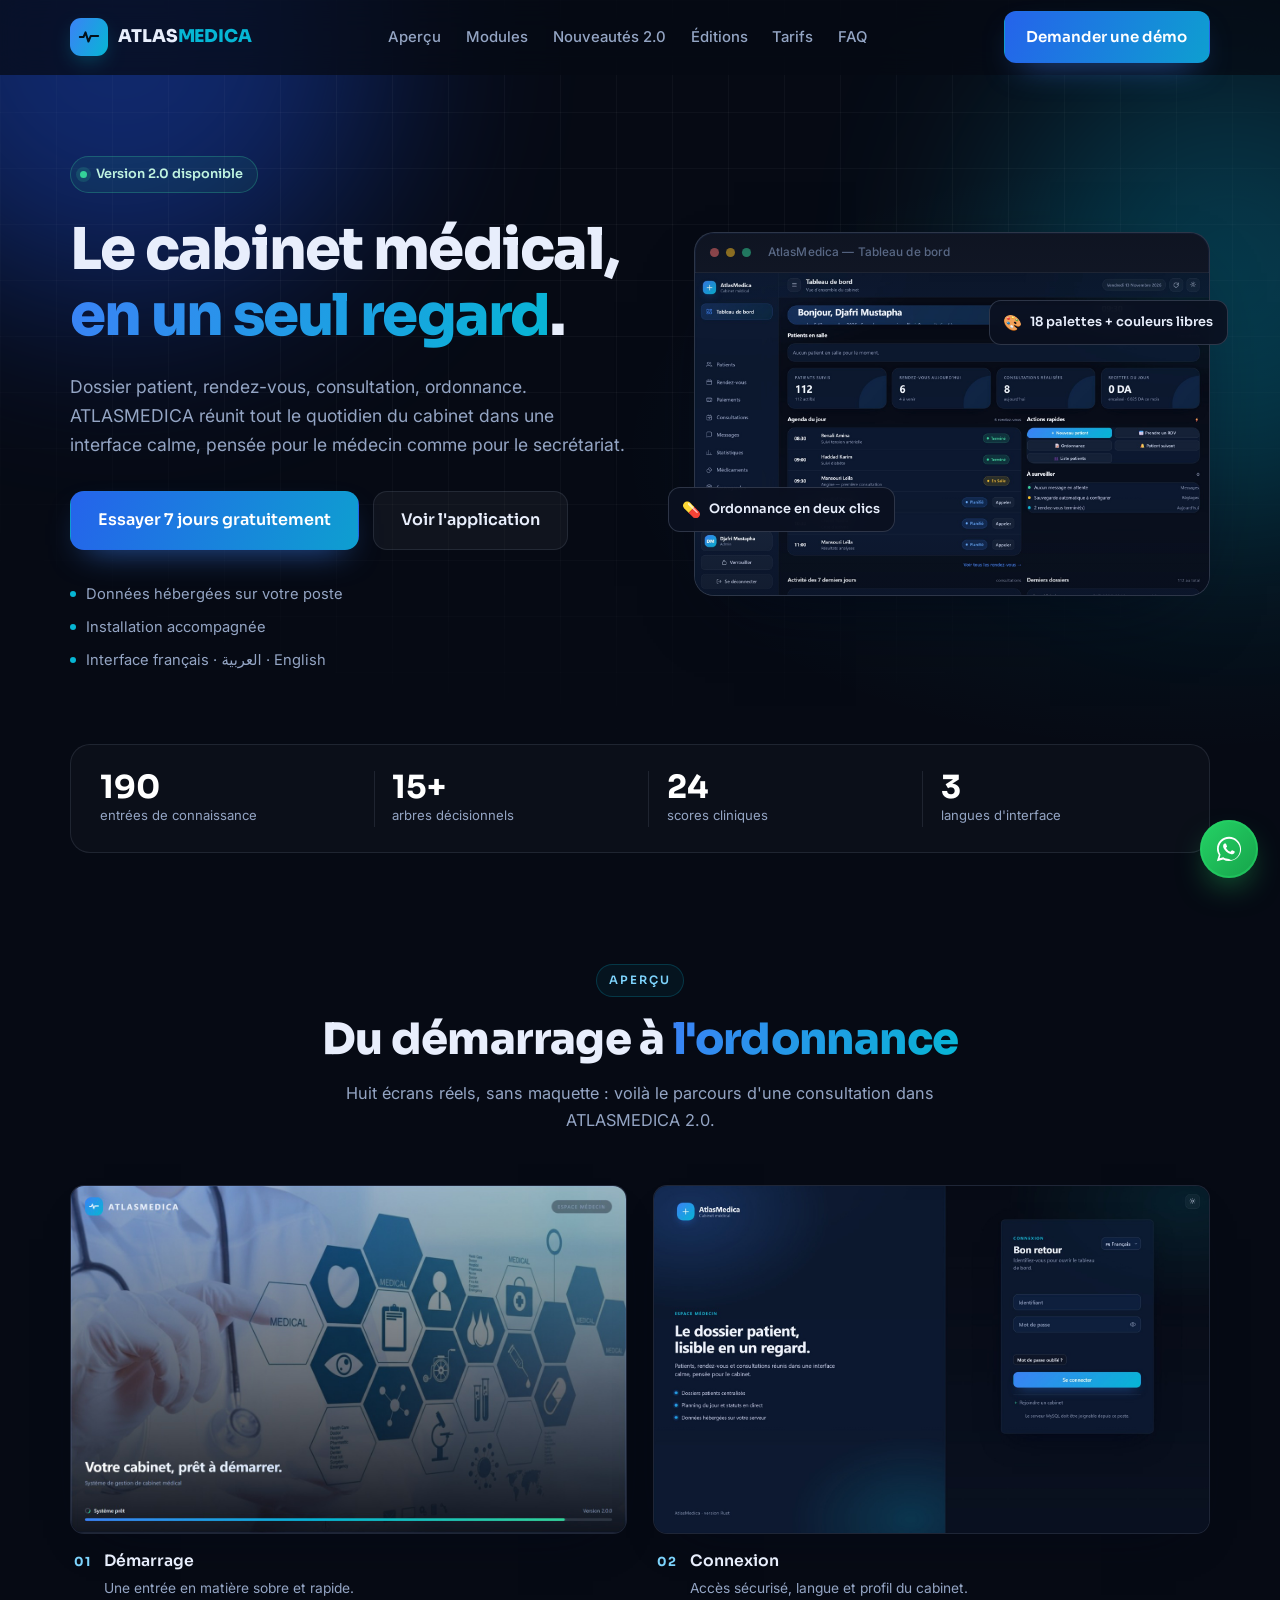
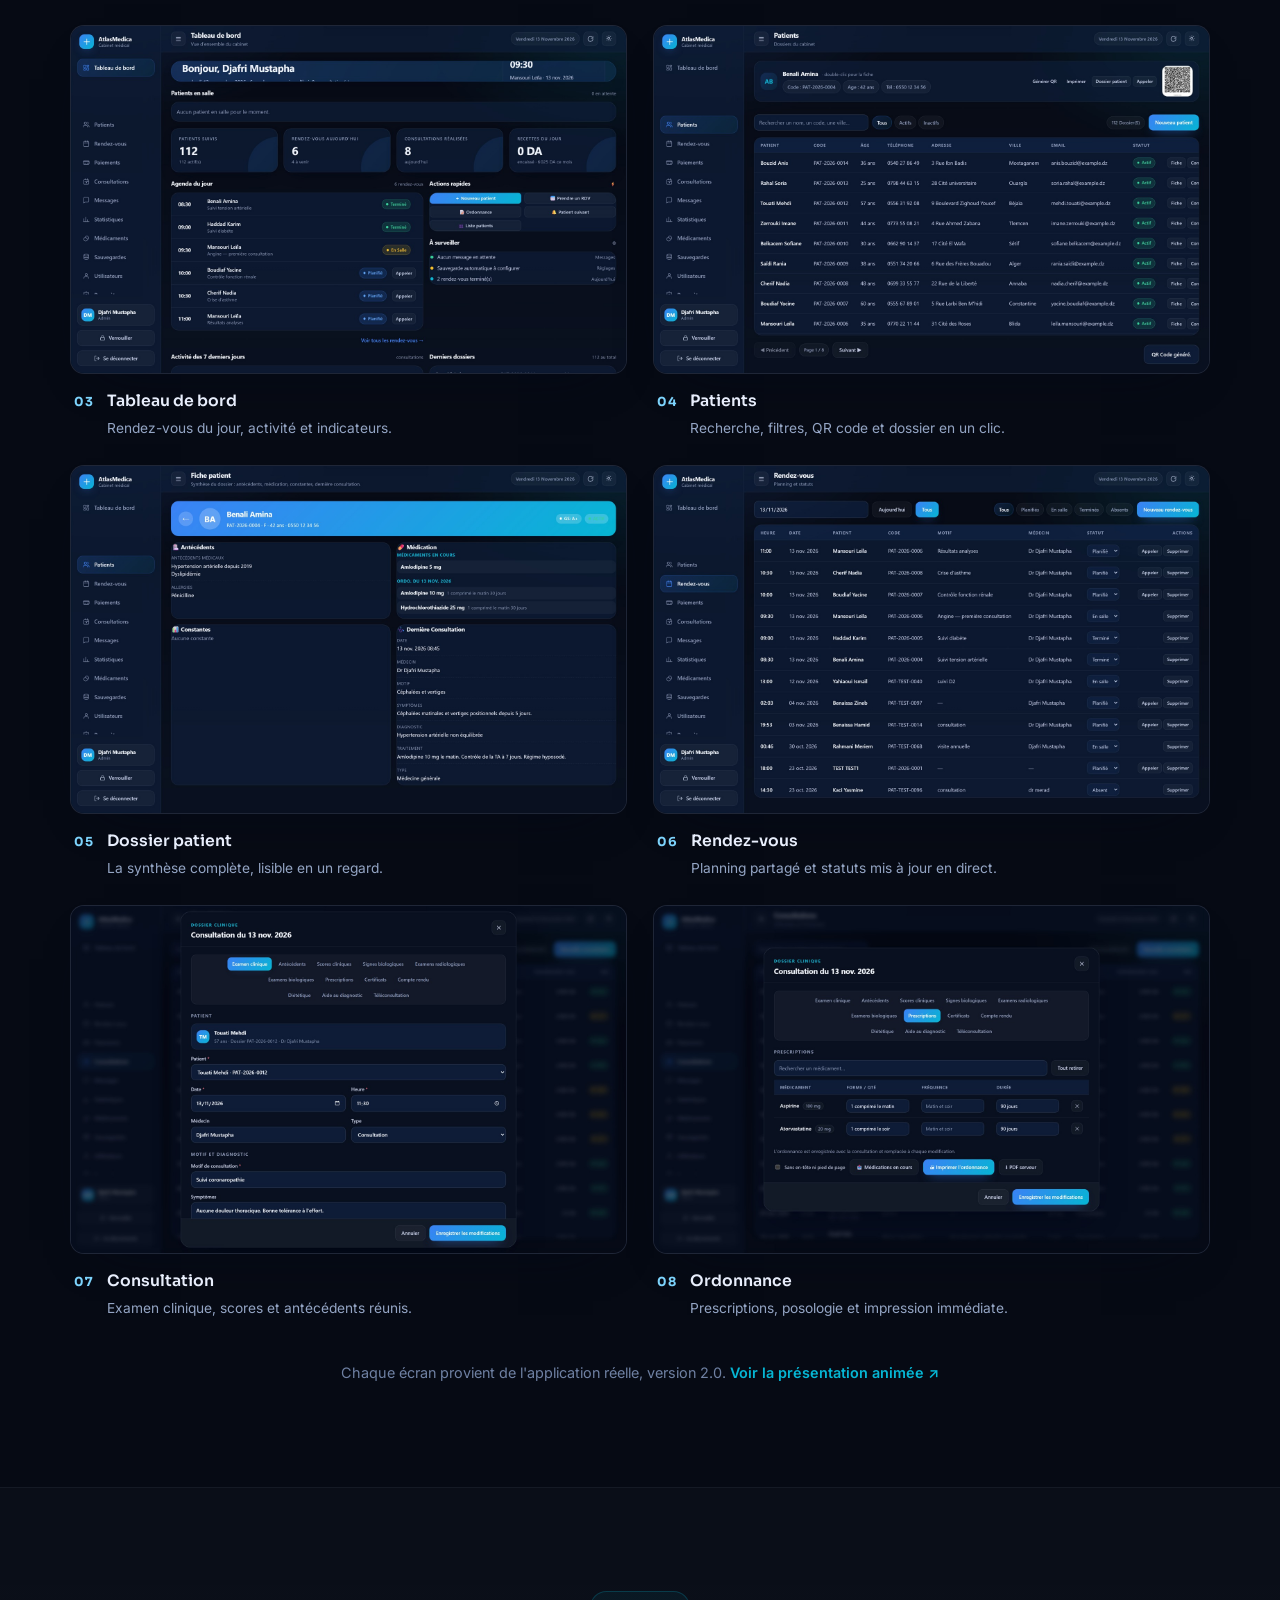
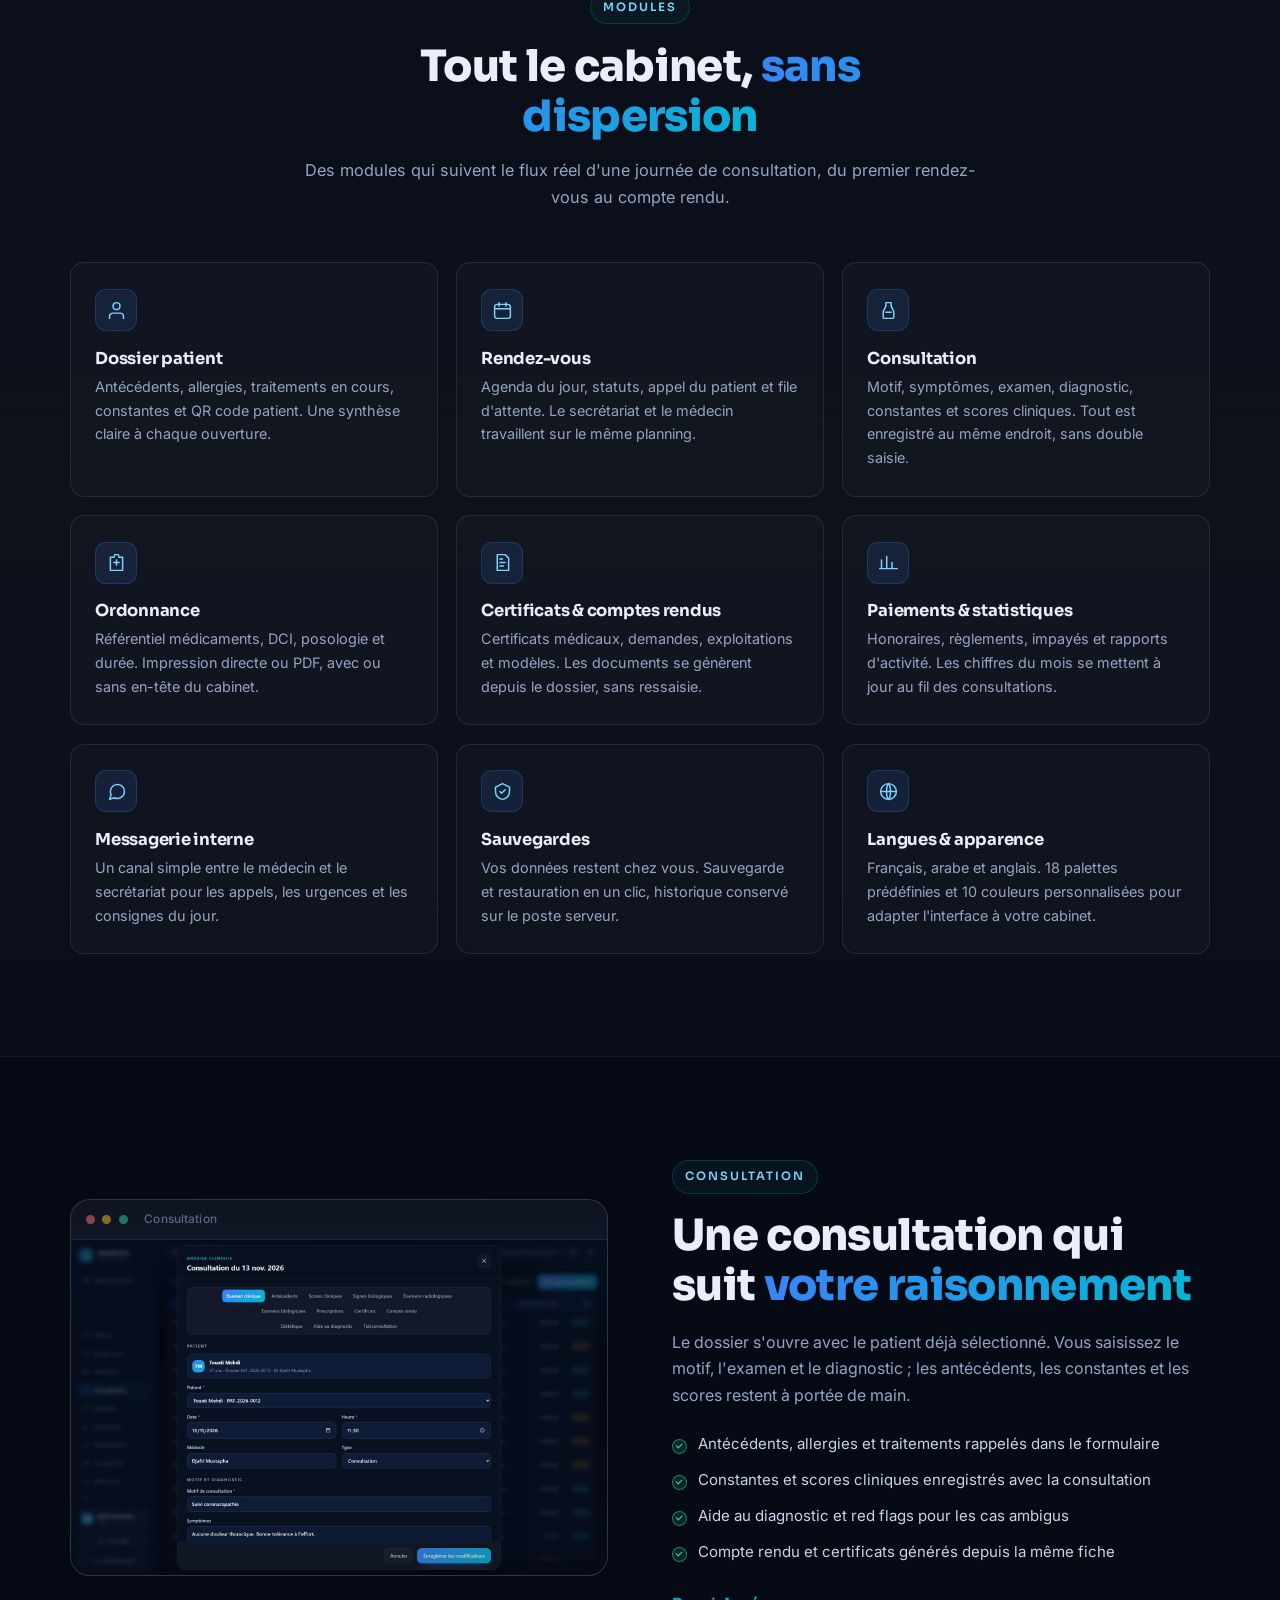
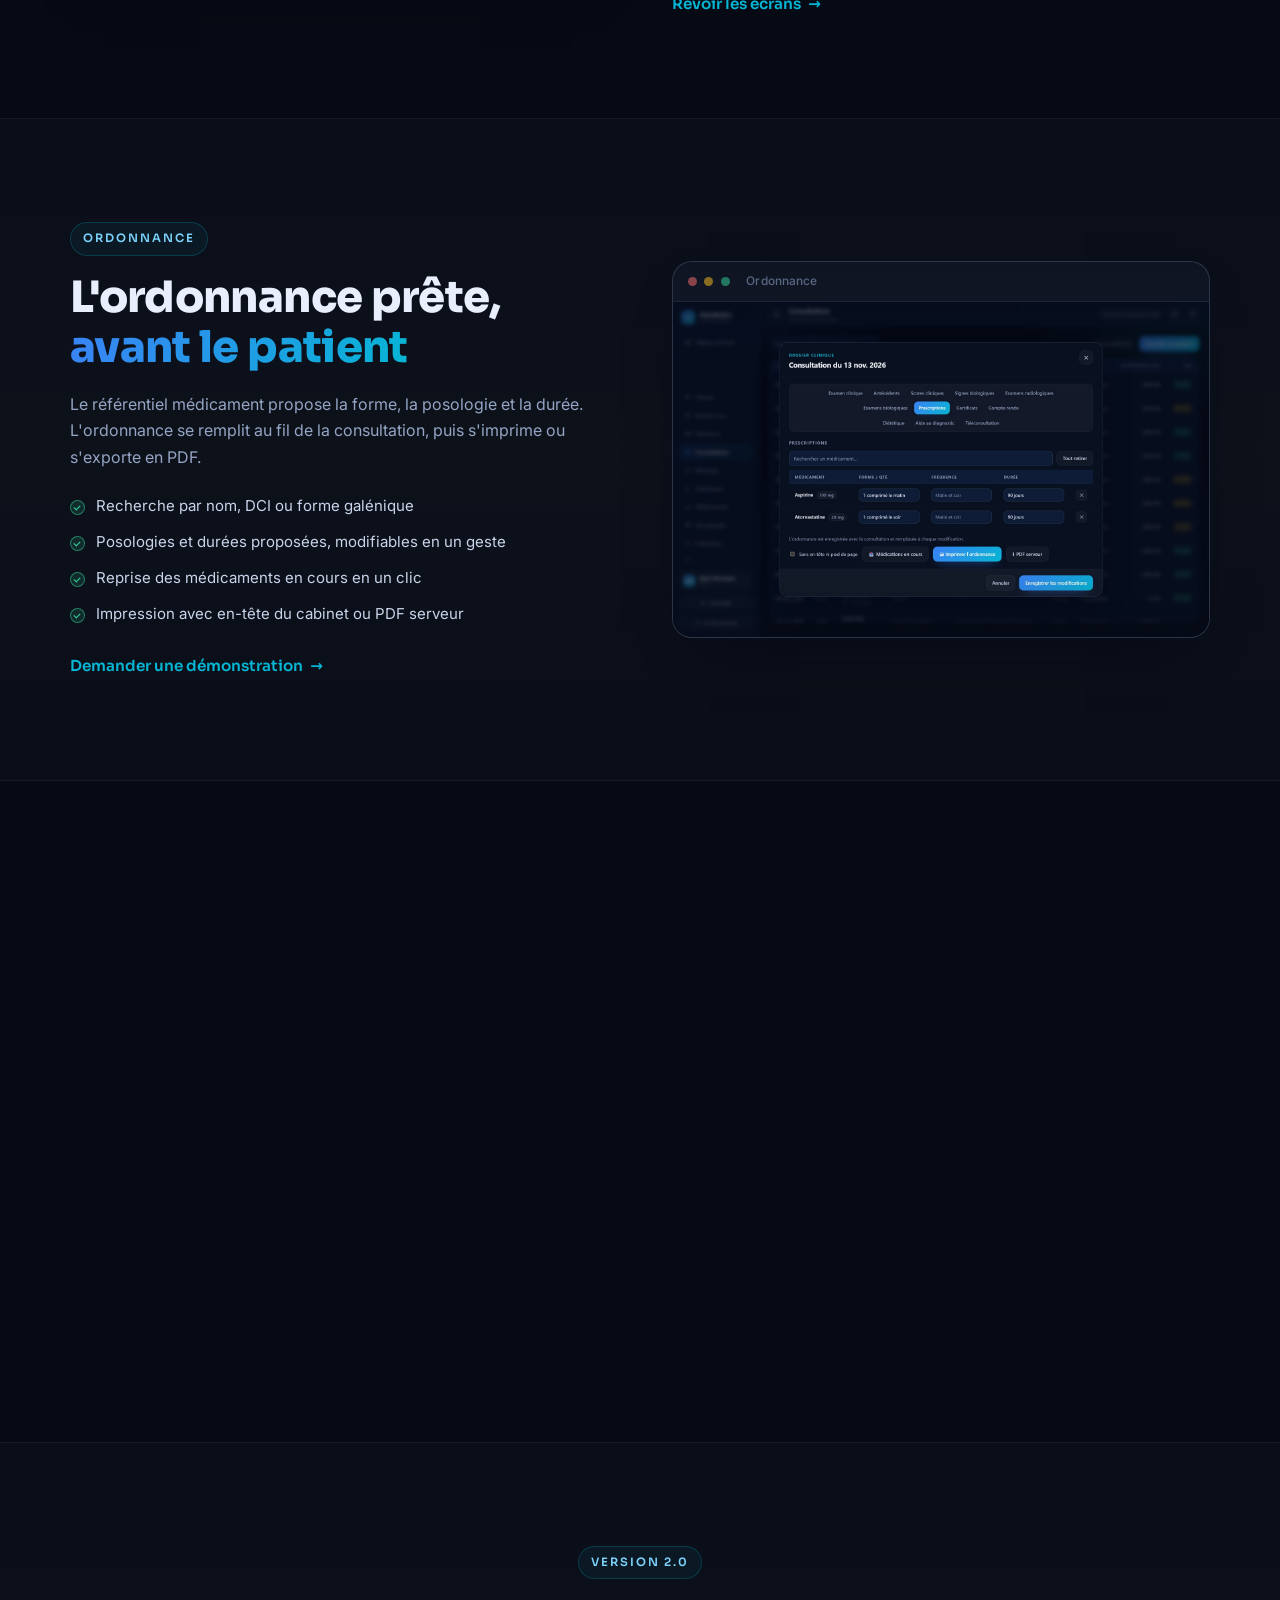
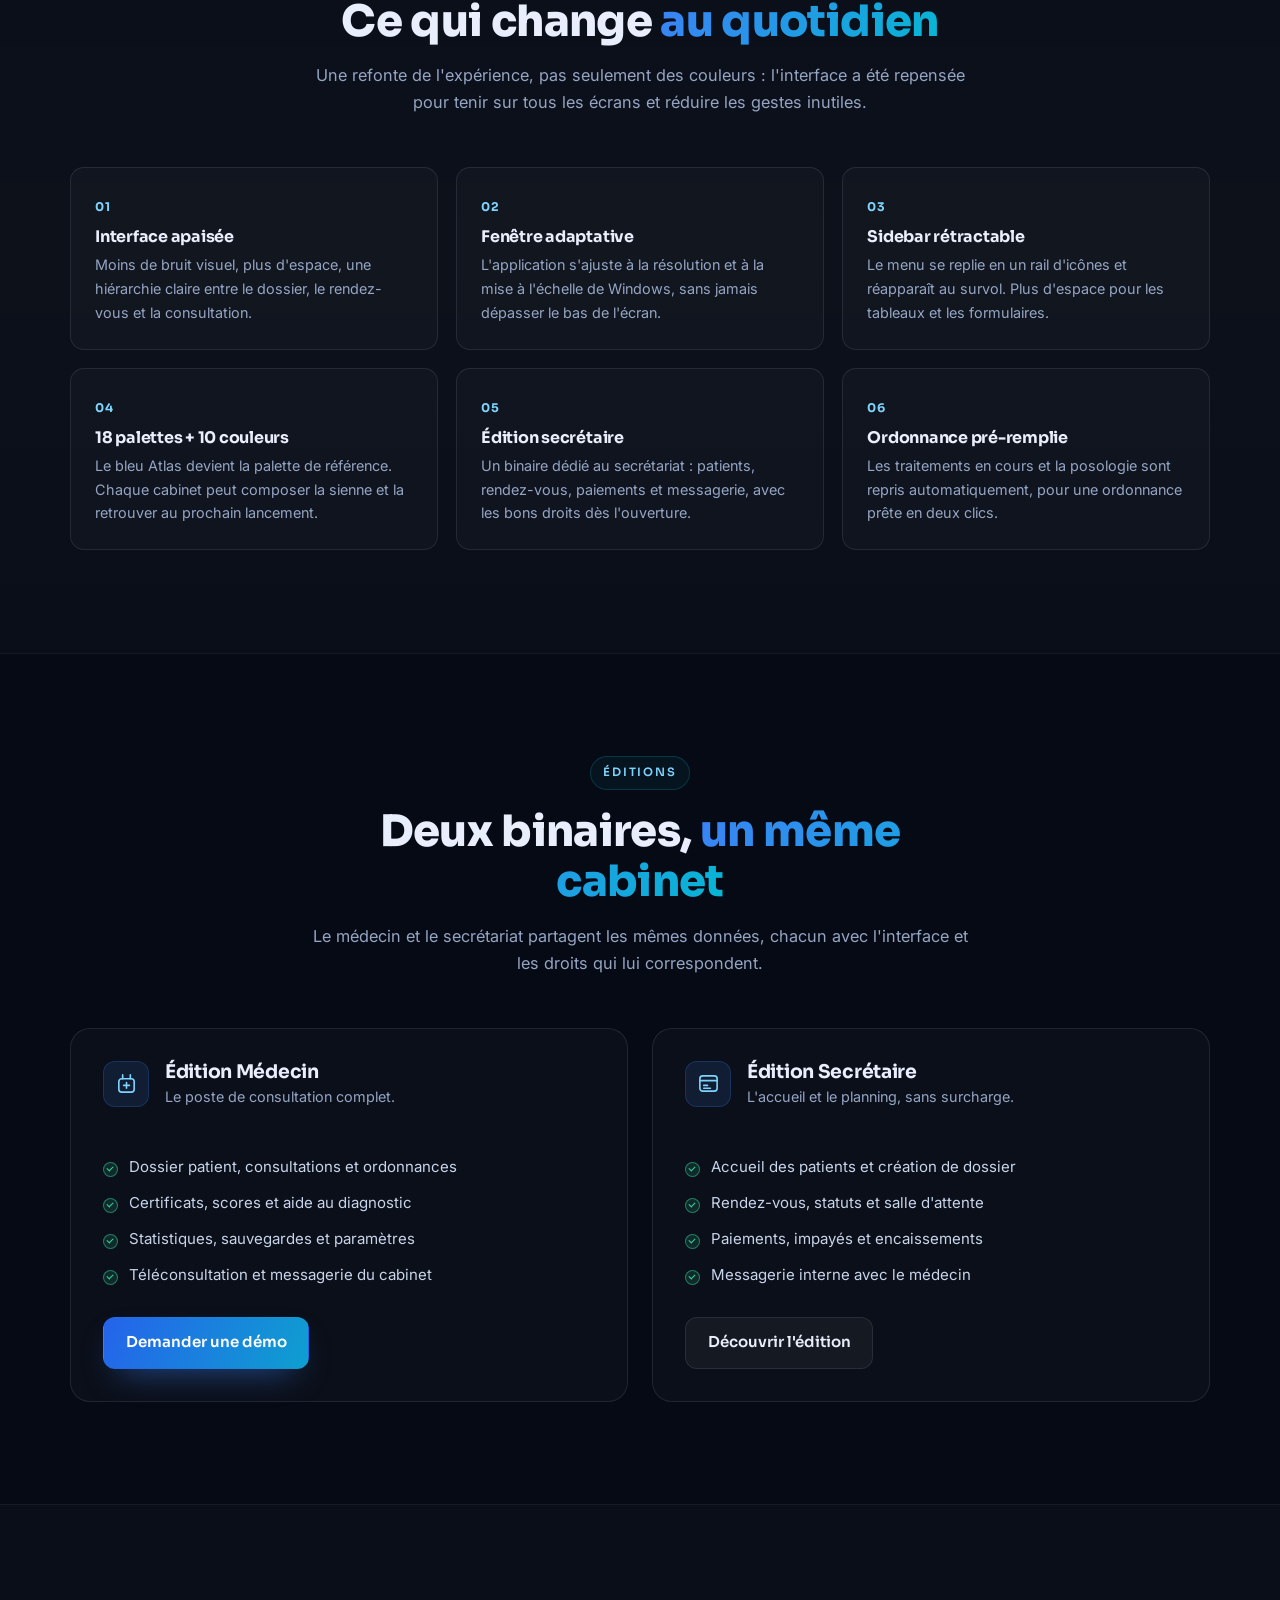
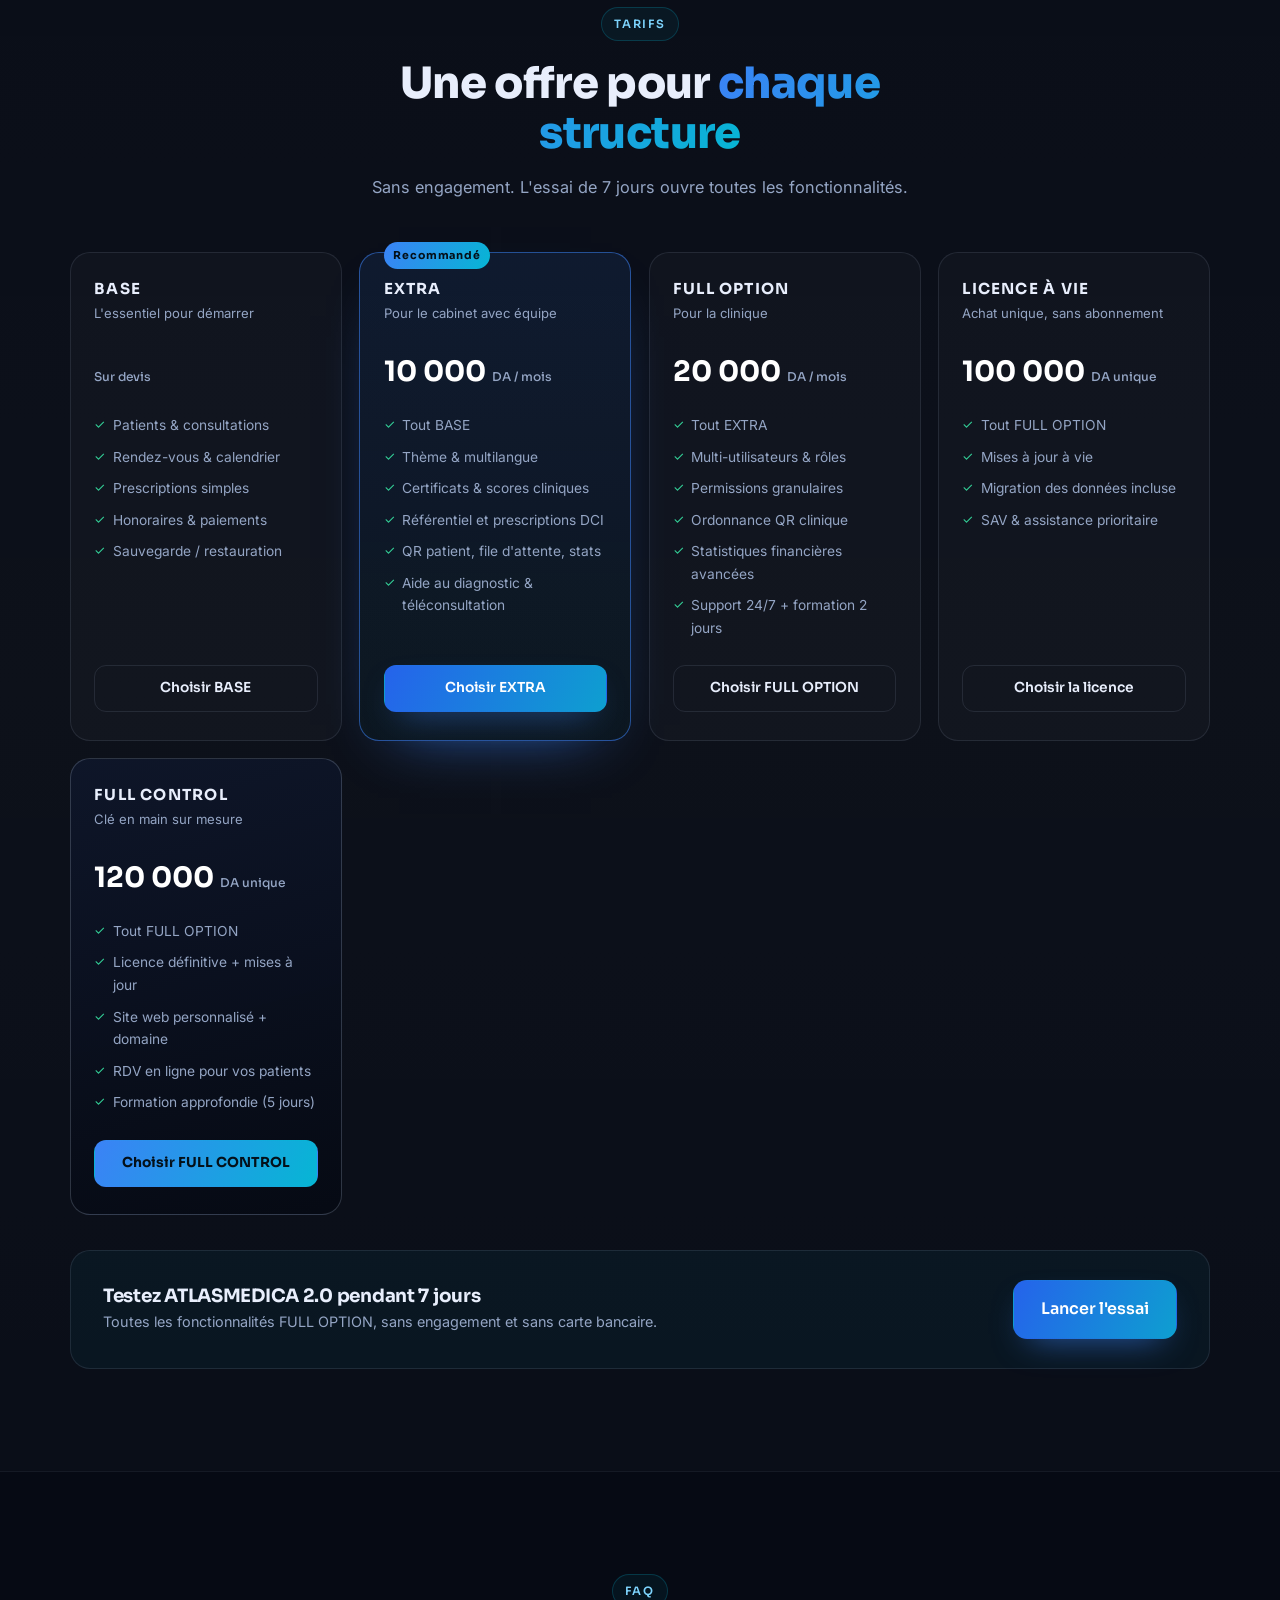
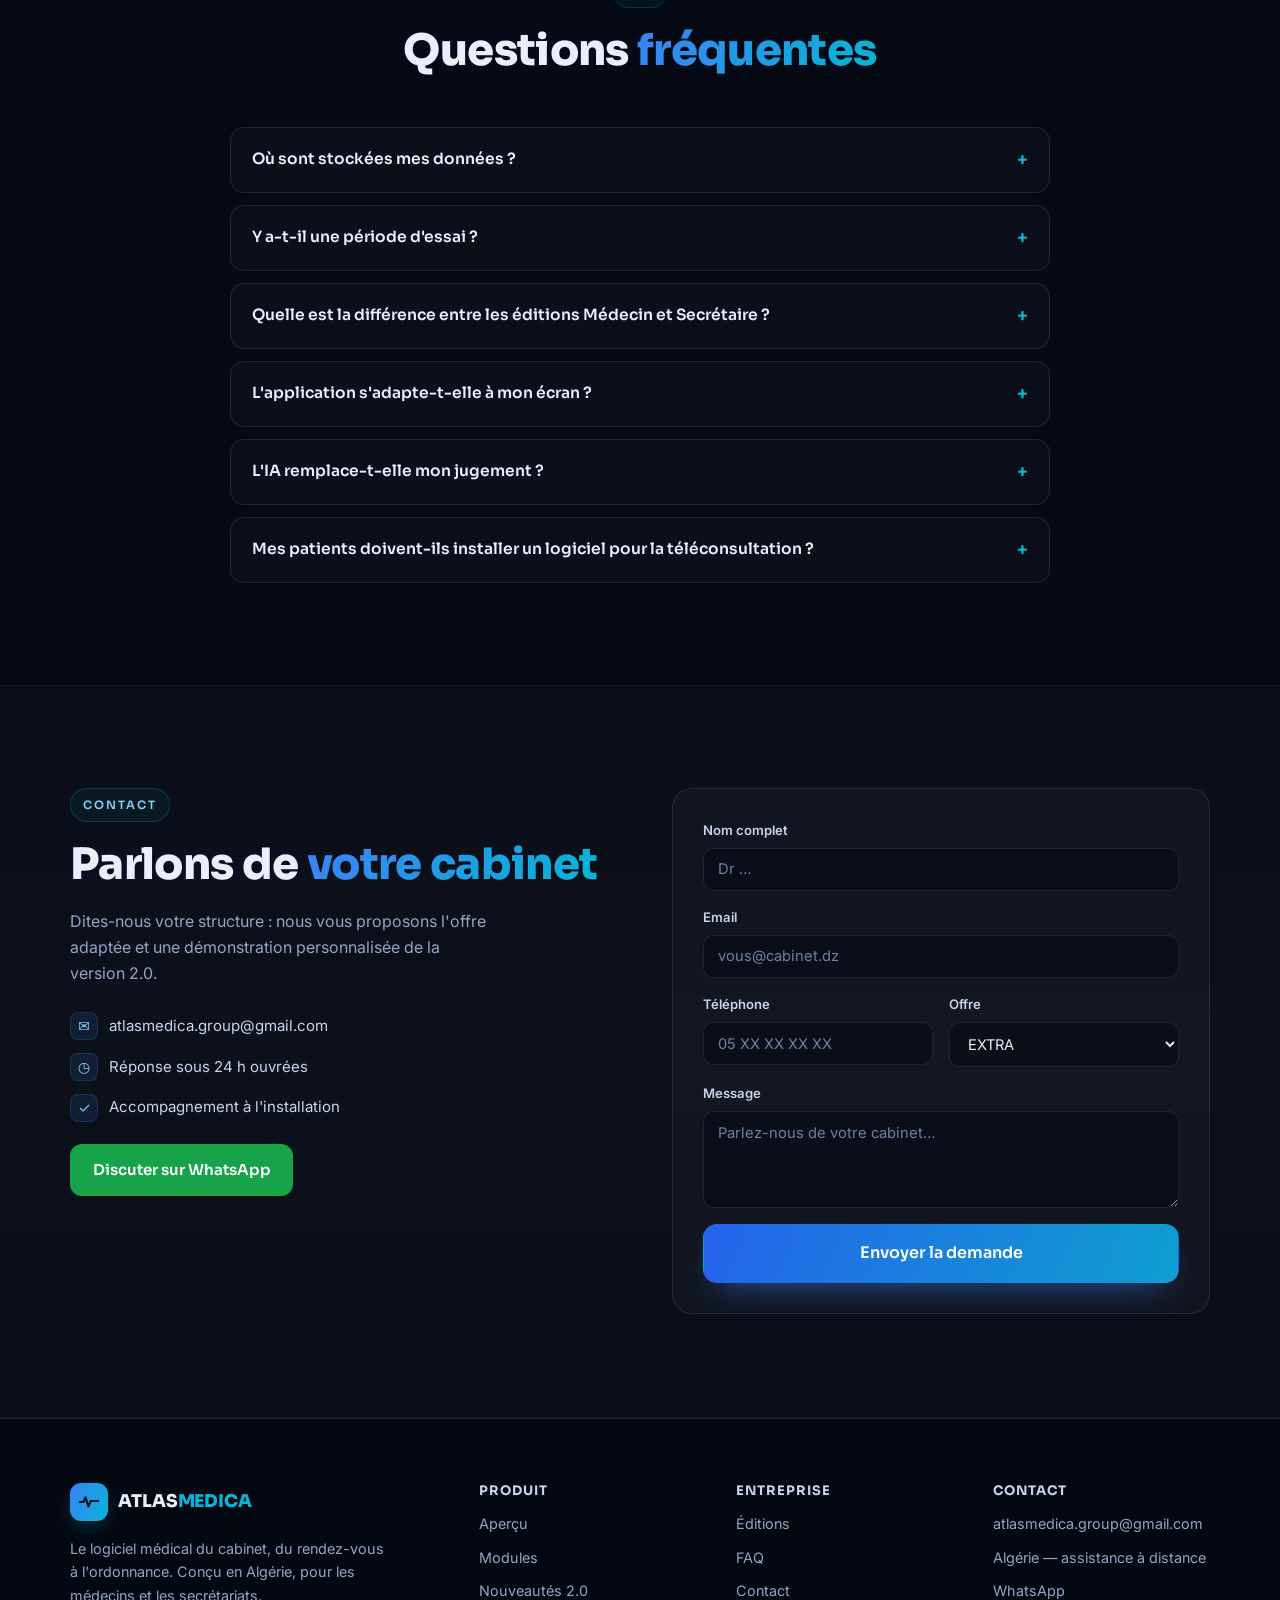
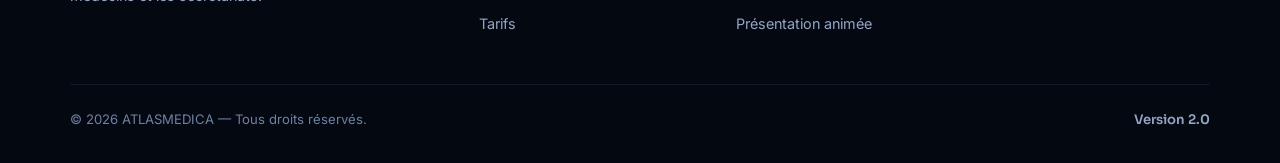
==== commit 389887e2: "fix(contact): envoi du formulaire via FormSubmit (CORS) au lieu de Netlify Le site etant servi par G" ====
--- a/index.html
+++ b/index.html
@@ -471,8 +471,8 @@
         </ul>
         <a class="btn btn-whatsapp" id="waInline" href="#" rel="noopener">Discuter sur WhatsApp</a>
       </div>
-      <form class="contact-form reveal" id="contactForm" name="contact" method="POST" data-netlify="true">
-        <input type="hidden" name="form-name" value="contact">
+      <form class="contact-form reveal" id="contactForm" name="contact" method="POST" action="https://formsubmit.co/atlasmedica.group@gmail.com">
+        <input type="text" name="_honey" class="hp" tabindex="-1" autocomplete="off" aria-hidden="true">
         <div class="field">
           <label for="cname">Nom complet</label>
           <input id="cname" name="nom" type="text" placeholder="Dr …" required>
@@ -504,6 +504,7 @@
         </div>
         <button type="submit" class="btn btn-primary btn-lg btn-block">Envoyer la demande</button>
         <p class="form-ok" id="formOk">✓ Merci ! Nous revenons vers vous sous 24 h.</p>
+        <p class="form-err" id="formErr">✗ L'envoi a échoué. Réessayez ou écrivez-nous sur <a id="formWa" href="#" rel="noopener">WhatsApp</a>.</p>
       </form>
     </div>
   </section>
--- a/style.css
+++ b/style.css
@@ -445,6 +445,11 @@
 }
 .form-ok { display: none; margin-top: 0.9rem; color: var(--green); font-size: 0.88rem; }
 .form-ok.show { display: block; }
+.form-err { display: none; margin-top: 0.9rem; color: #f87171; font-size: 0.88rem; line-height: 1.5; }
+.form-err.show { display: block; }
+.form-err a { color: inherit; text-decoration: underline; }
+.hp { position: absolute; left: -9999px; width: 1px; height: 1px; opacity: 0; pointer-events: none; }
+.contact-form .btn:disabled { opacity: 0.65; cursor: progress; }
 
 /* ---------------------------------------------------------------- Footer */
 .footer { padding: 4rem 0 2rem; border-top: 1px solid var(--border); background: rgba(4, 8, 16, 0.6); }
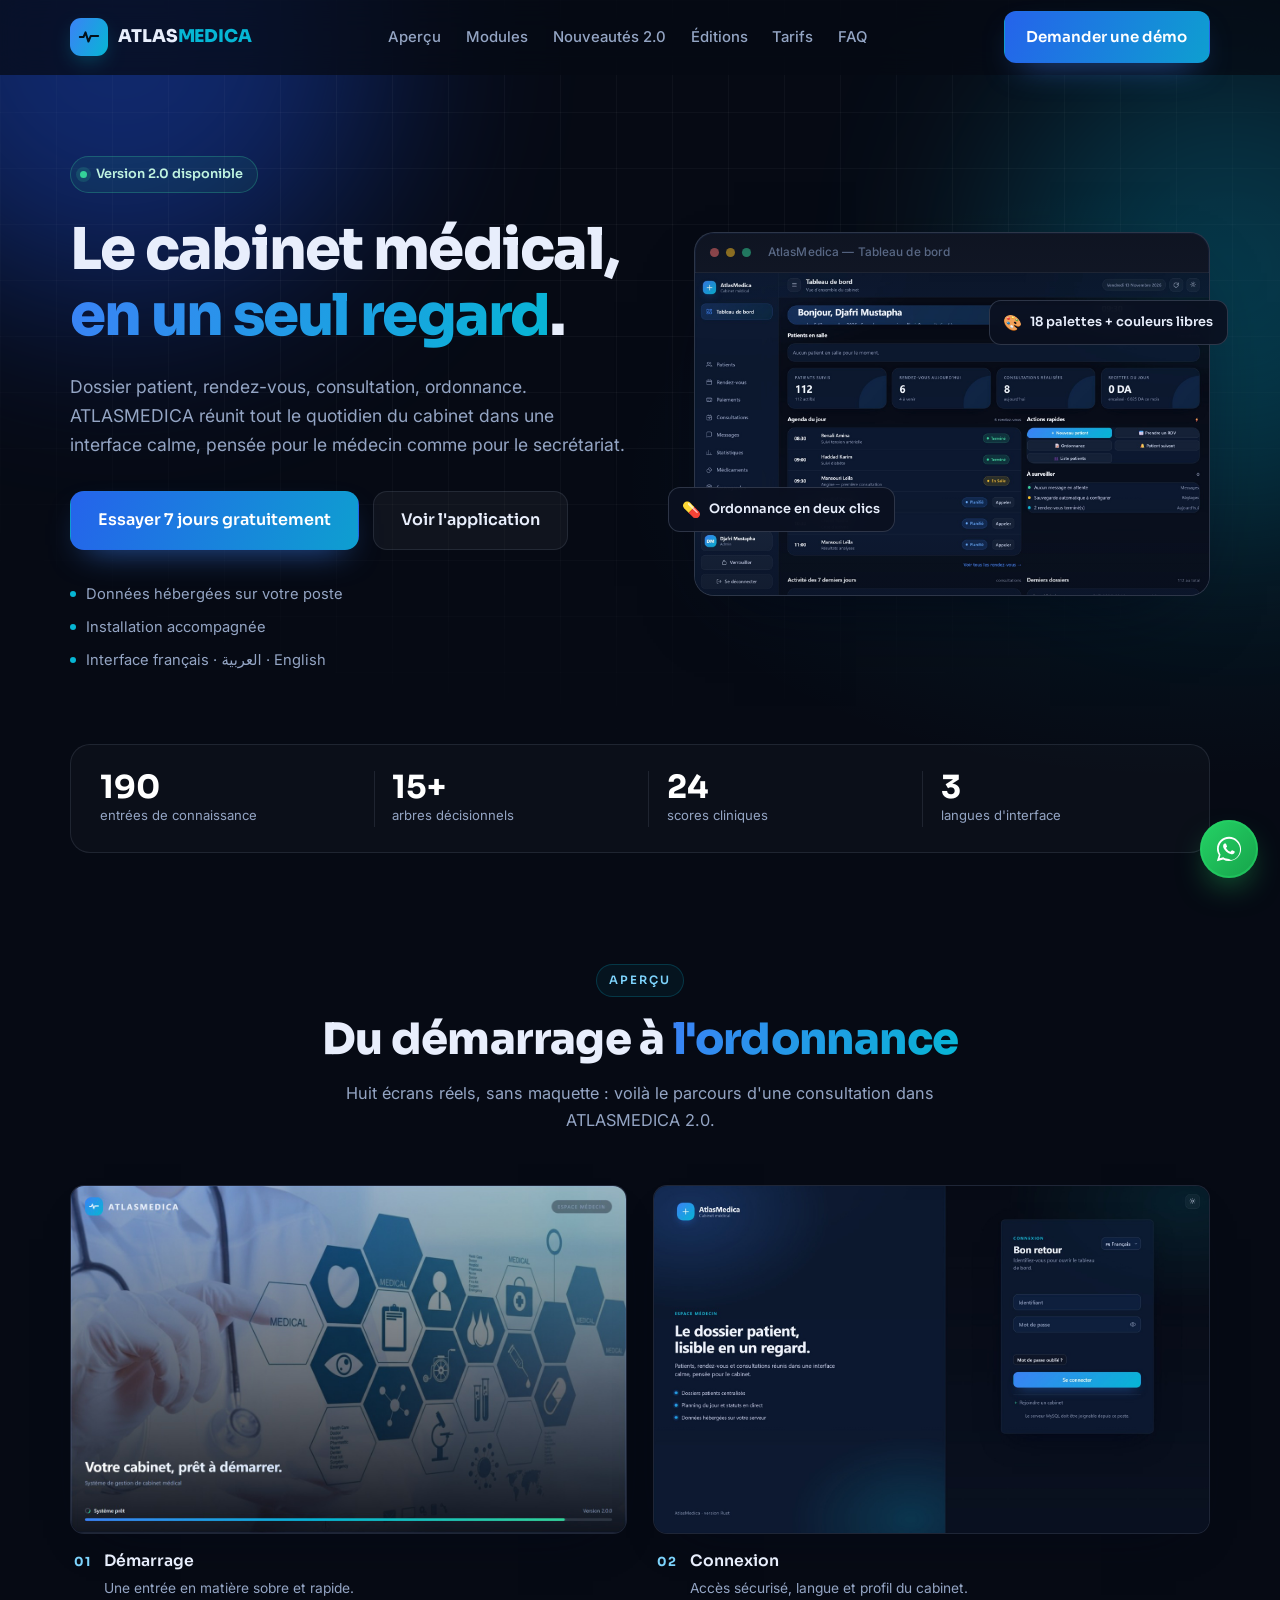
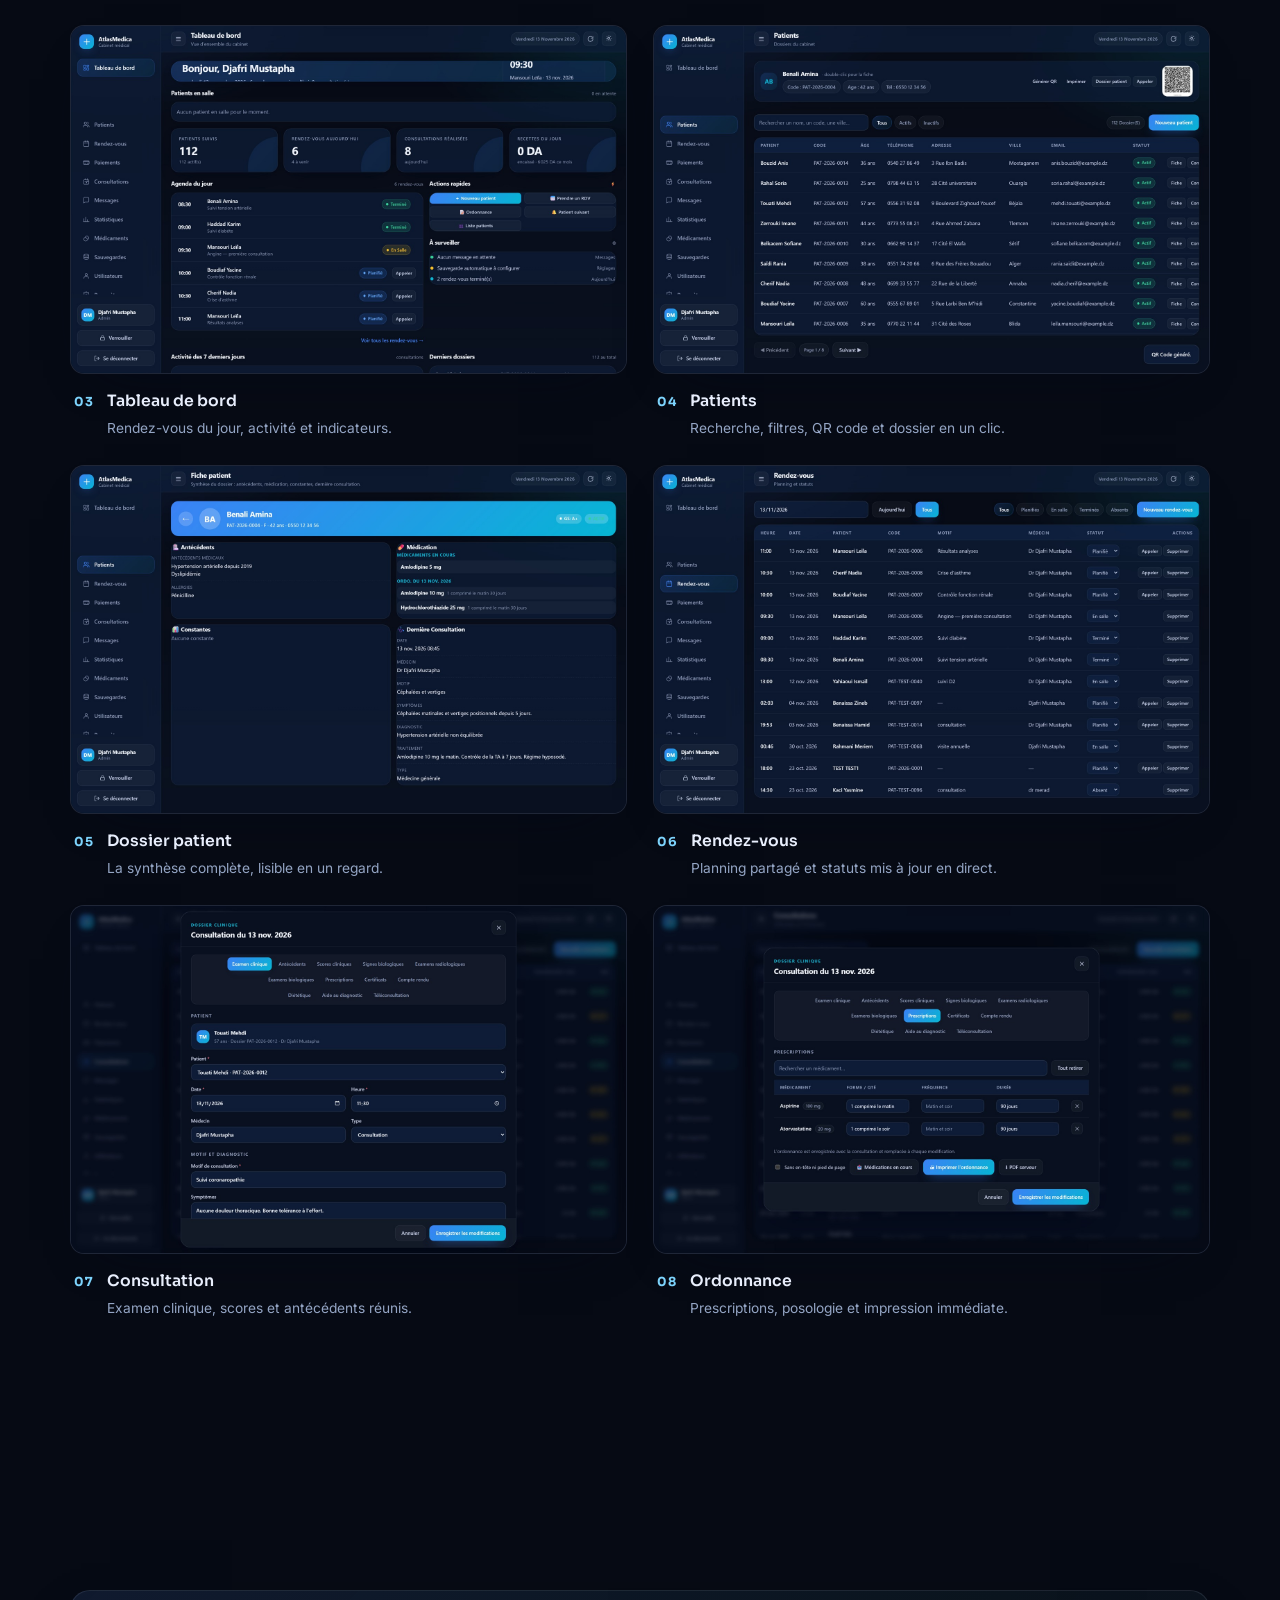
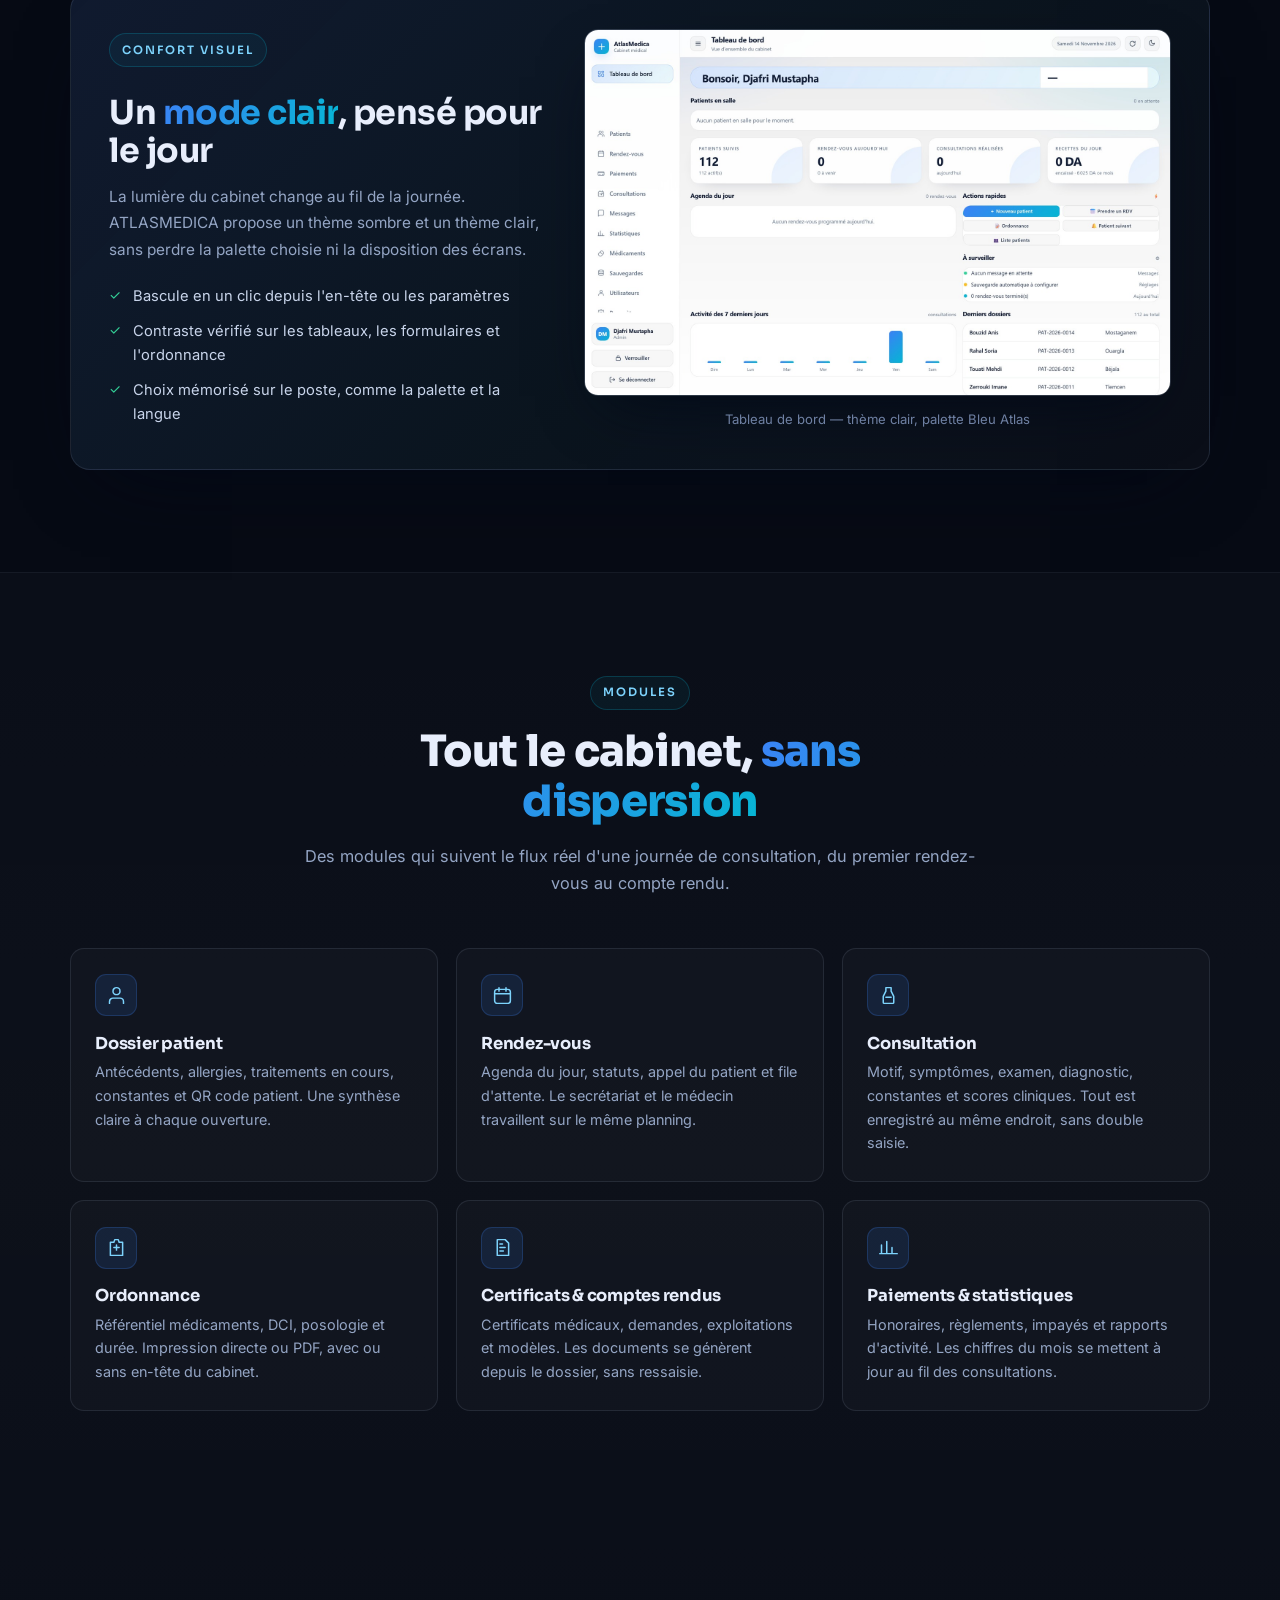
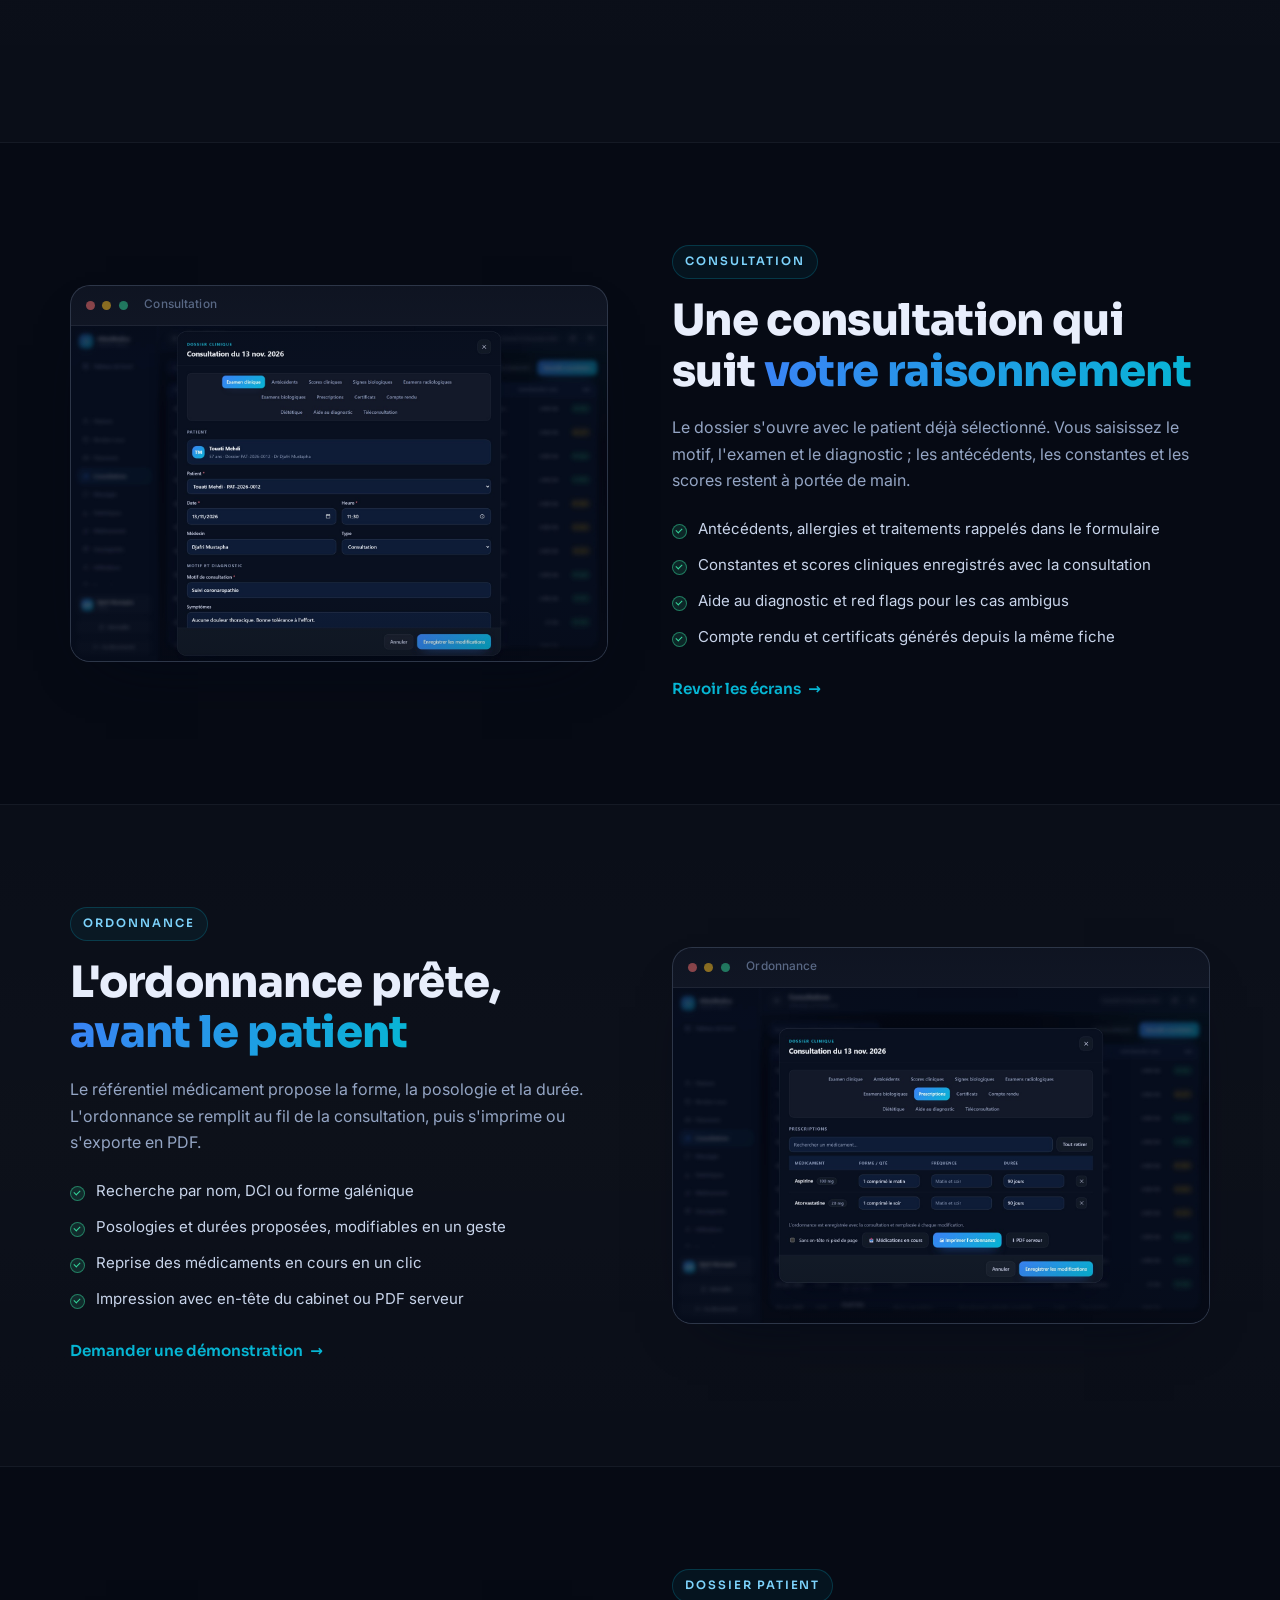
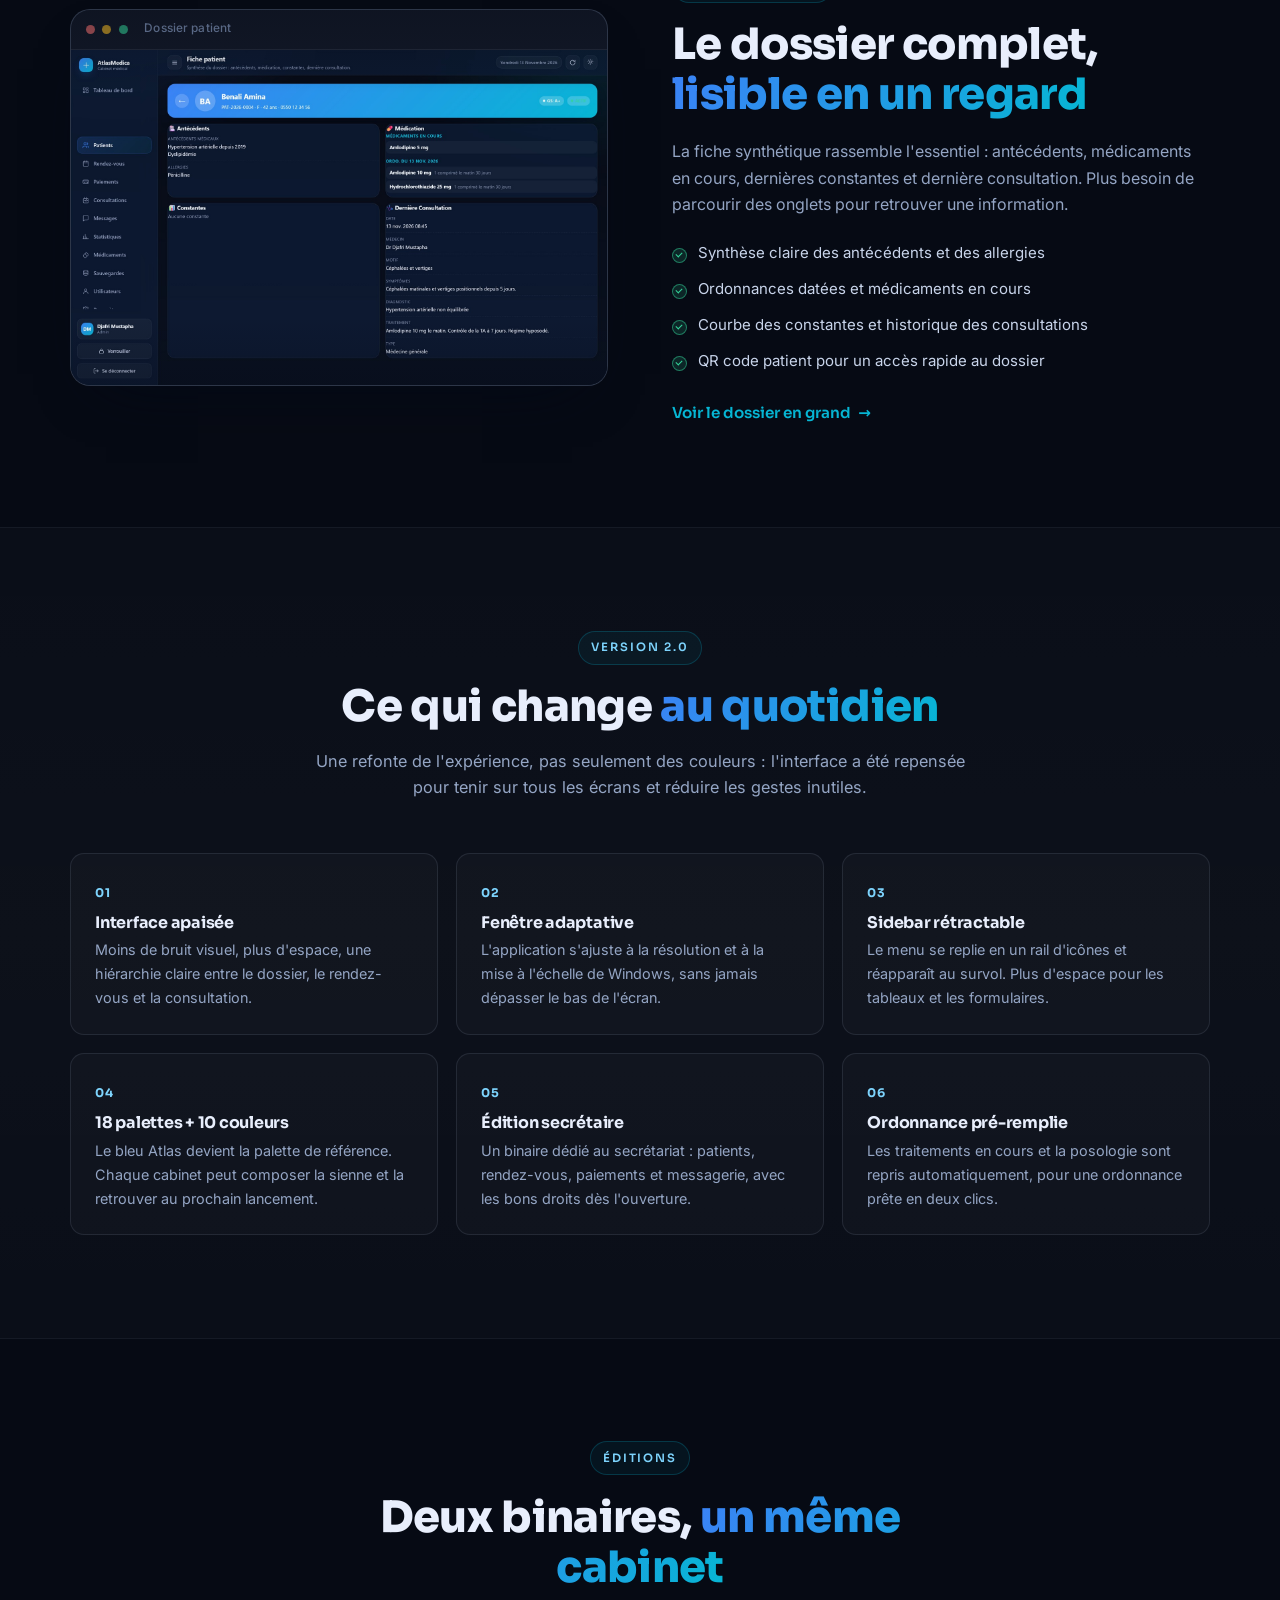
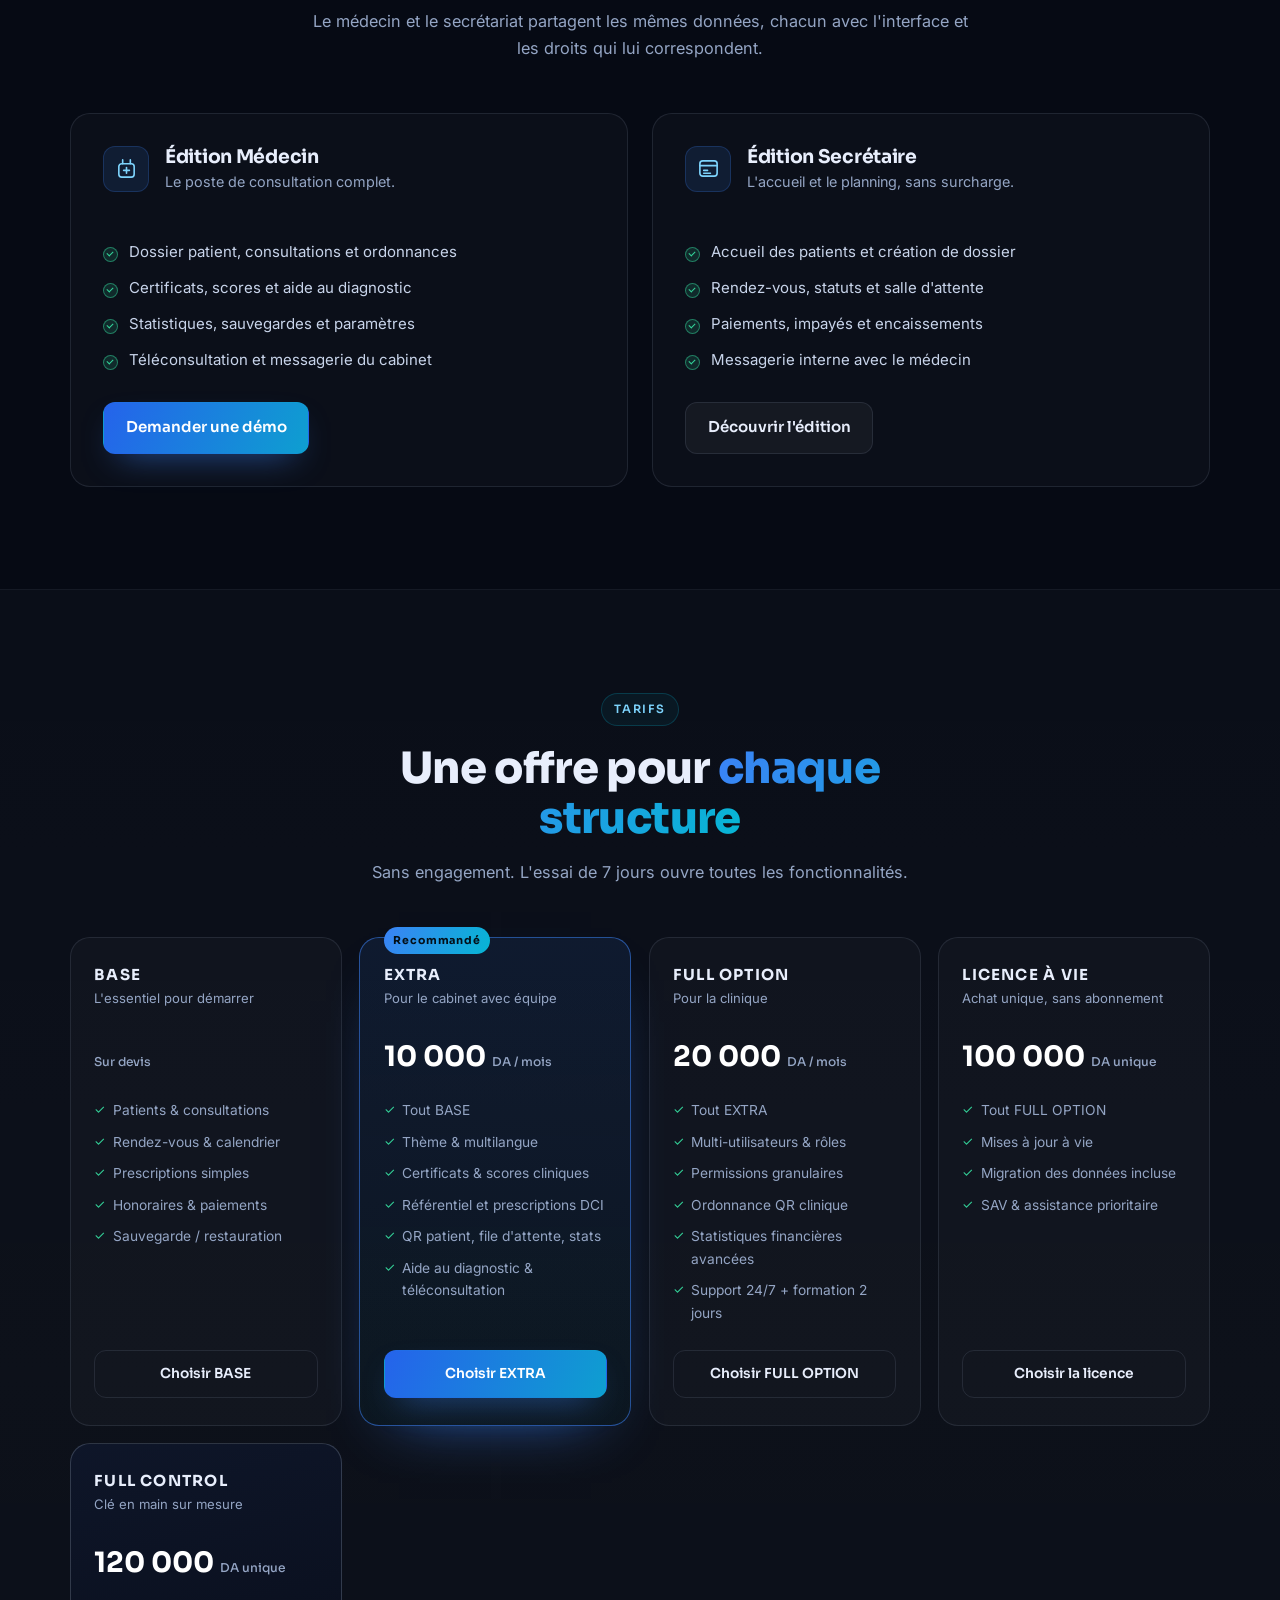
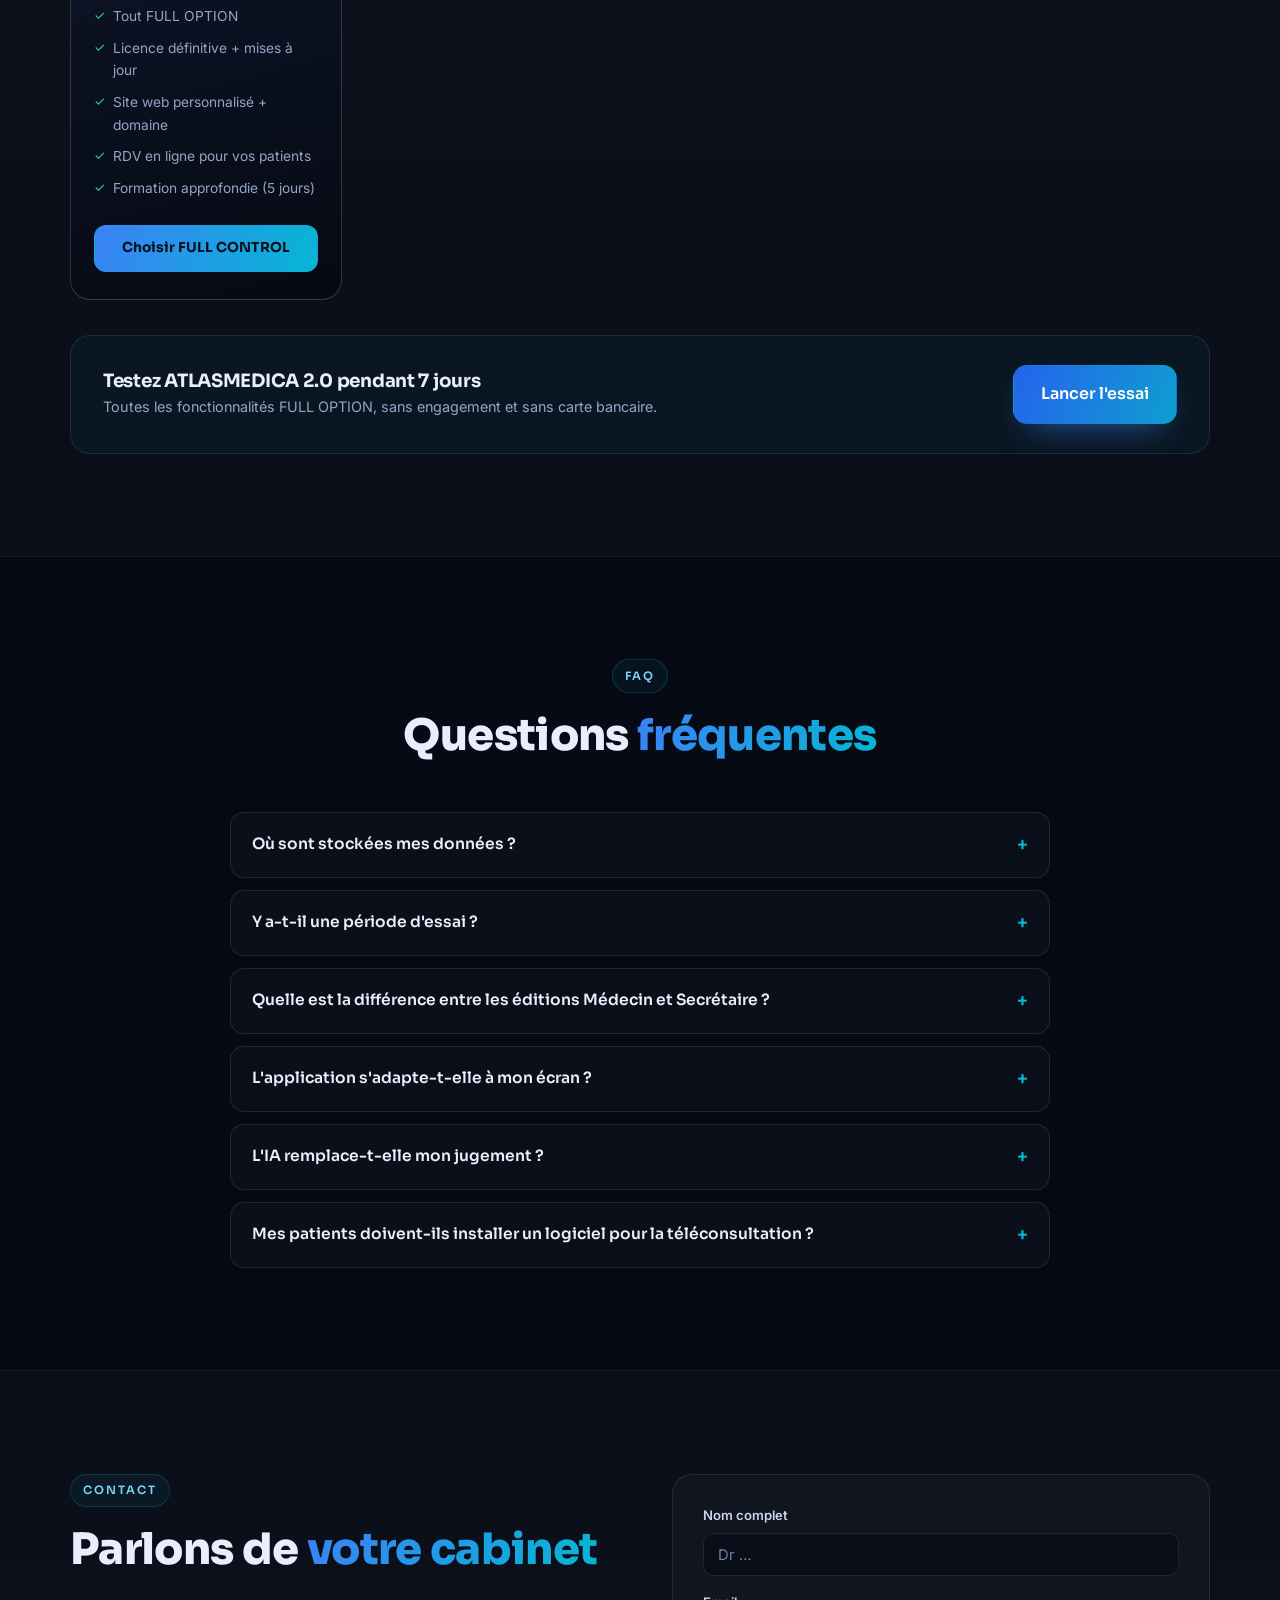
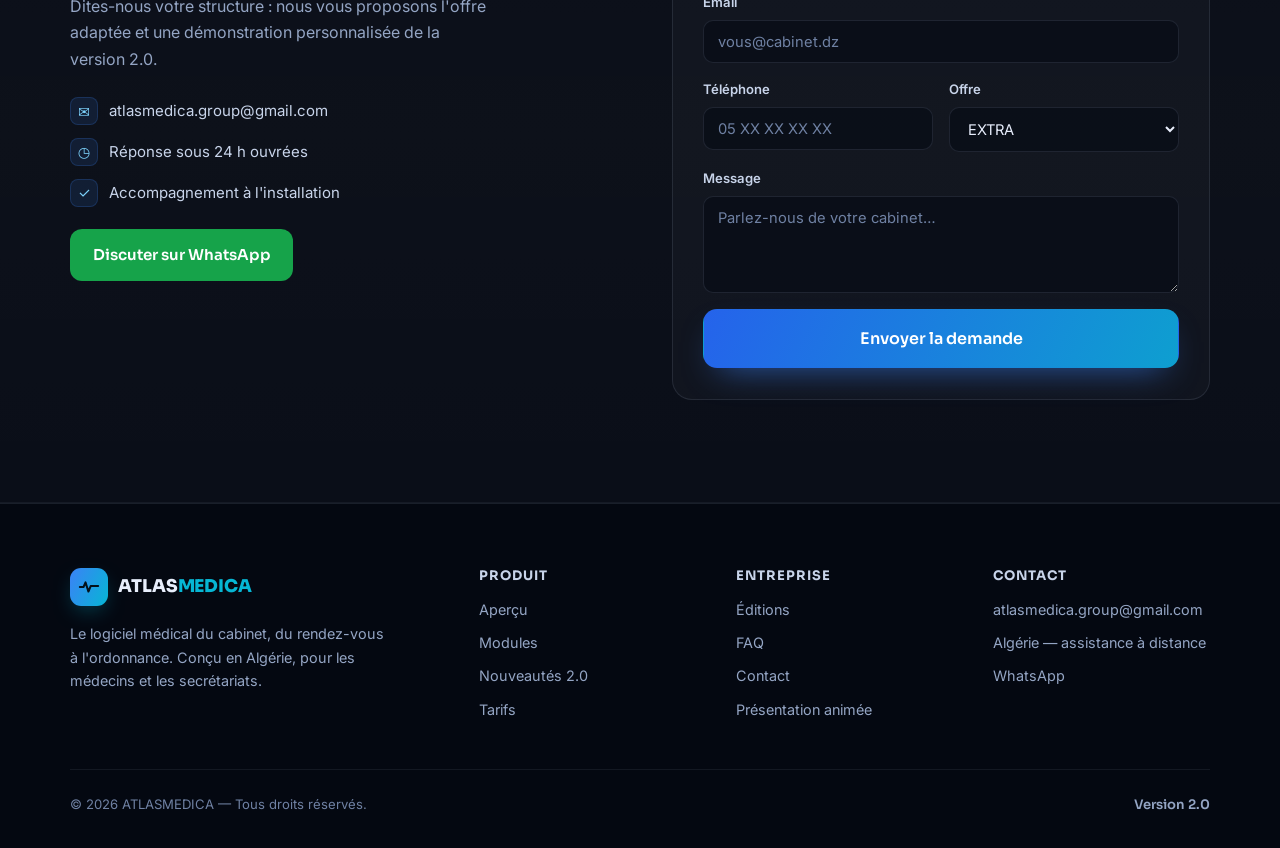
==== commit 806351d0: "feat(site): capture du mode clair et section dediee - nouvelle capture reelle du tableau de bord en " ====
--- a/index.html
+++ b/index.html
@@ -142,6 +142,28 @@
       </div>
 
       <p class="gallery-note reveal">Chaque écran provient de l'application réelle, version 2.0. <a href="promo.html" target="_blank" rel="noopener">Voir la présentation animée ↗</a></p>
+    </div>
+  </section>
+
+  <!-- ===== MODE CLAIR ===== -->
+  <section class="section" id="mode-clair">
+    <div class="container">
+      <div class="theme-band reveal">
+        <div class="theme-copy">
+          <span class="kicker">Confort visuel</span>
+          <h2>Un <span class="grad-text">mode clair</span>, pensé pour le jour</h2>
+          <p>La lumière du cabinet change au fil de la journée. ATLASMEDICA propose un thème sombre et un thème clair, sans perdre la palette choisie ni la disposition des écrans.</p>
+          <ul class="theme-points">
+            <li>Bascule en un clic depuis l'en-tête ou les paramètres</li>
+            <li>Contraste vérifié sur les tableaux, les formulaires et l'ordonnance</li>
+            <li>Choix mémorisé sur le poste, comme la palette et la langue</li>
+          </ul>
+        </div>
+        <figure class="theme-shot">
+          <img src="assets/screenshots/mode-clair.jpg" width="1600" height="1000" alt="Tableau de bord AtlasMedica en mode clair, palette Bleu Atlas" loading="lazy">
+          <figcaption>Tableau de bord — thème clair, palette Bleu Atlas</figcaption>
+        </figure>
+      </div>
     </div>
   </section>
 
--- a/style.css
+++ b/style.css
@@ -275,6 +275,43 @@
 .gallery-note a { color: var(--cyan); font-weight: 600; }
 .gallery-note a:hover { text-decoration: underline; }
 
+/* ---------------------------------------------------------------- Mode clair */
+.theme-band {
+  display: grid;
+  grid-template-columns: 0.85fr 1.15fr;
+  align-items: center;
+  gap: 2.6rem;
+  padding: 2.4rem;
+  border: 1px solid var(--border);
+  border-radius: var(--radius);
+  background:
+    linear-gradient(135deg, rgba(59, 130, 246, 0.10), rgba(6, 182, 212, 0.035) 55%, transparent),
+    rgba(255, 255, 255, 0.018);
+  box-shadow: var(--shadow);
+}
+.theme-copy h2 { font-size: clamp(1.55rem, 2.6vw, 2.3rem); margin: 0.55rem 0 0.8rem; }
+.theme-copy p { color: var(--muted); font-size: 0.96rem; line-height: 1.75; }
+.theme-points { list-style: none; margin: 1.25rem 0 0; display: grid; gap: 0.65rem; }
+.theme-points li { position: relative; padding-left: 1.5rem; color: #c8d4ea; font-size: 0.92rem; }
+.theme-points li::before {
+  content: "✓";
+  position: absolute;
+  left: 0;
+  top: 0;
+  color: var(--green);
+  font-size: 0.85rem;
+}
+.theme-shot { margin: 0; }
+.theme-shot img {
+  display: block;
+  width: 100%;
+  height: auto;
+  border: 1px solid var(--border-strong);
+  border-radius: var(--radius-sm);
+  box-shadow: 0 24px 60px -24px rgba(2, 8, 23, 0.95);
+}
+.theme-shot figcaption { margin-top: 0.8rem; text-align: center; color: var(--muted-2); font-size: 0.82rem; }
+
 /* ---------------------------------------------------------------- Cartes modules */
 .cards { display: grid; grid-template-columns: repeat(3, 1fr); gap: 1.15rem; }
 .card {
@@ -547,6 +584,7 @@
   .split-reverse .split-media { order: 0; }
   .split-reverse .split-body { order: 1; }
   .gallery { grid-template-columns: 1fr; gap: 1.9rem; }
+  .theme-band { grid-template-columns: 1fr; gap: 1.8rem; padding: 1.6rem; }
   .stats { grid-template-columns: repeat(2, 1fr); gap: 1.3rem 1rem; }
   .stat:nth-child(3) { border-left: 0; padding-left: 0; }
   .editions { grid-template-columns: 1fr; }
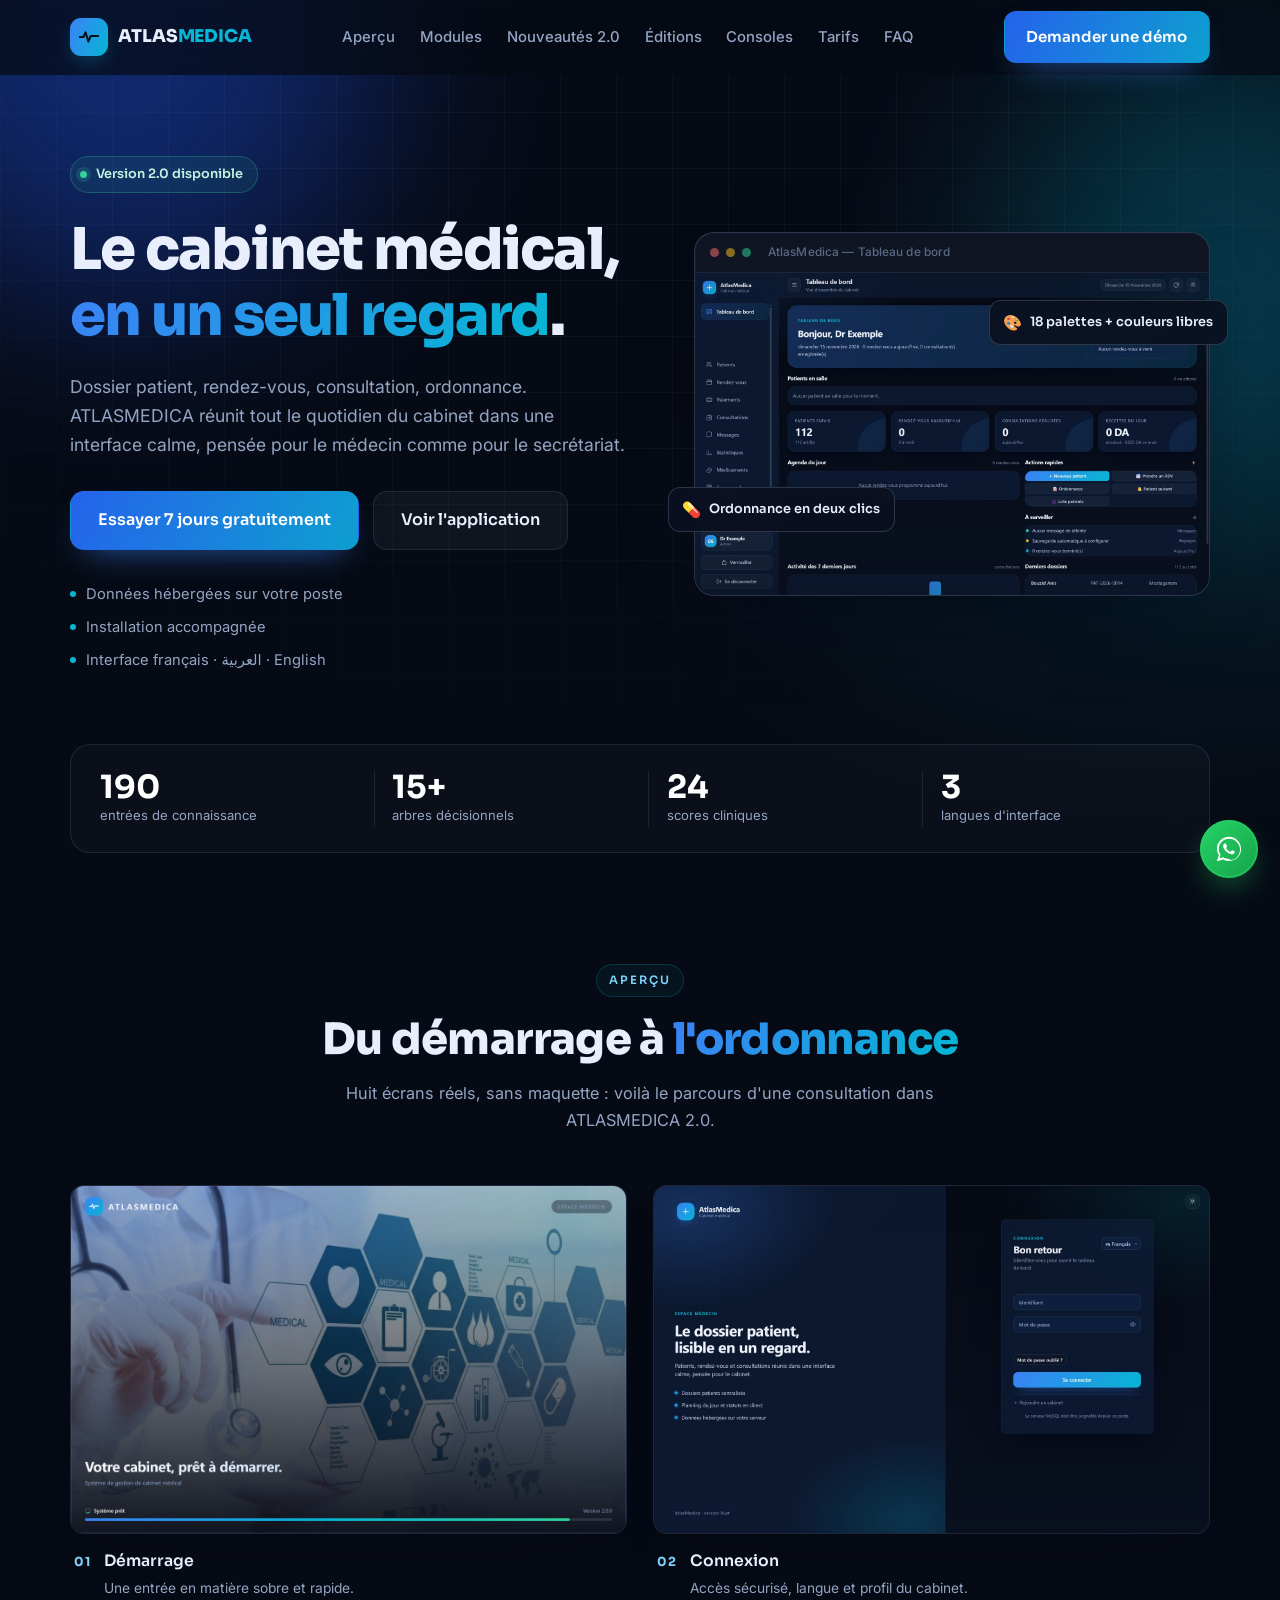
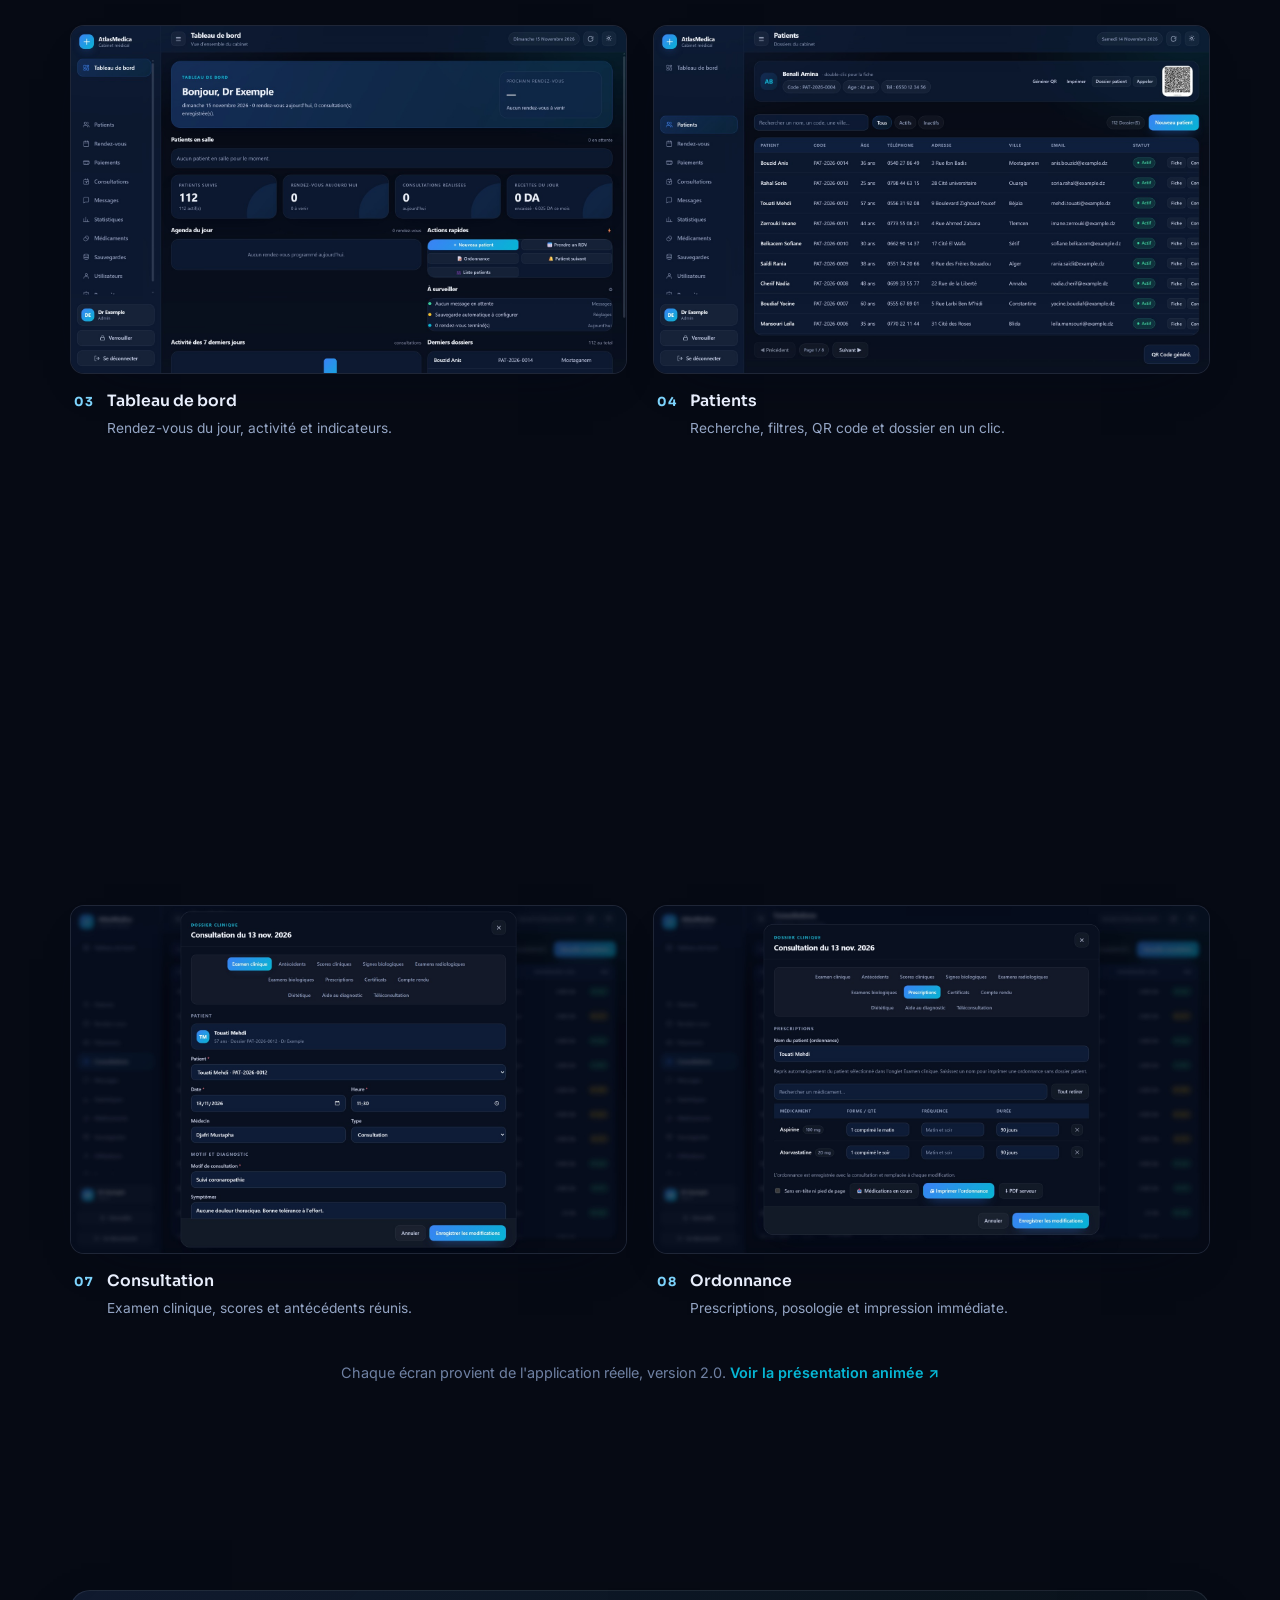
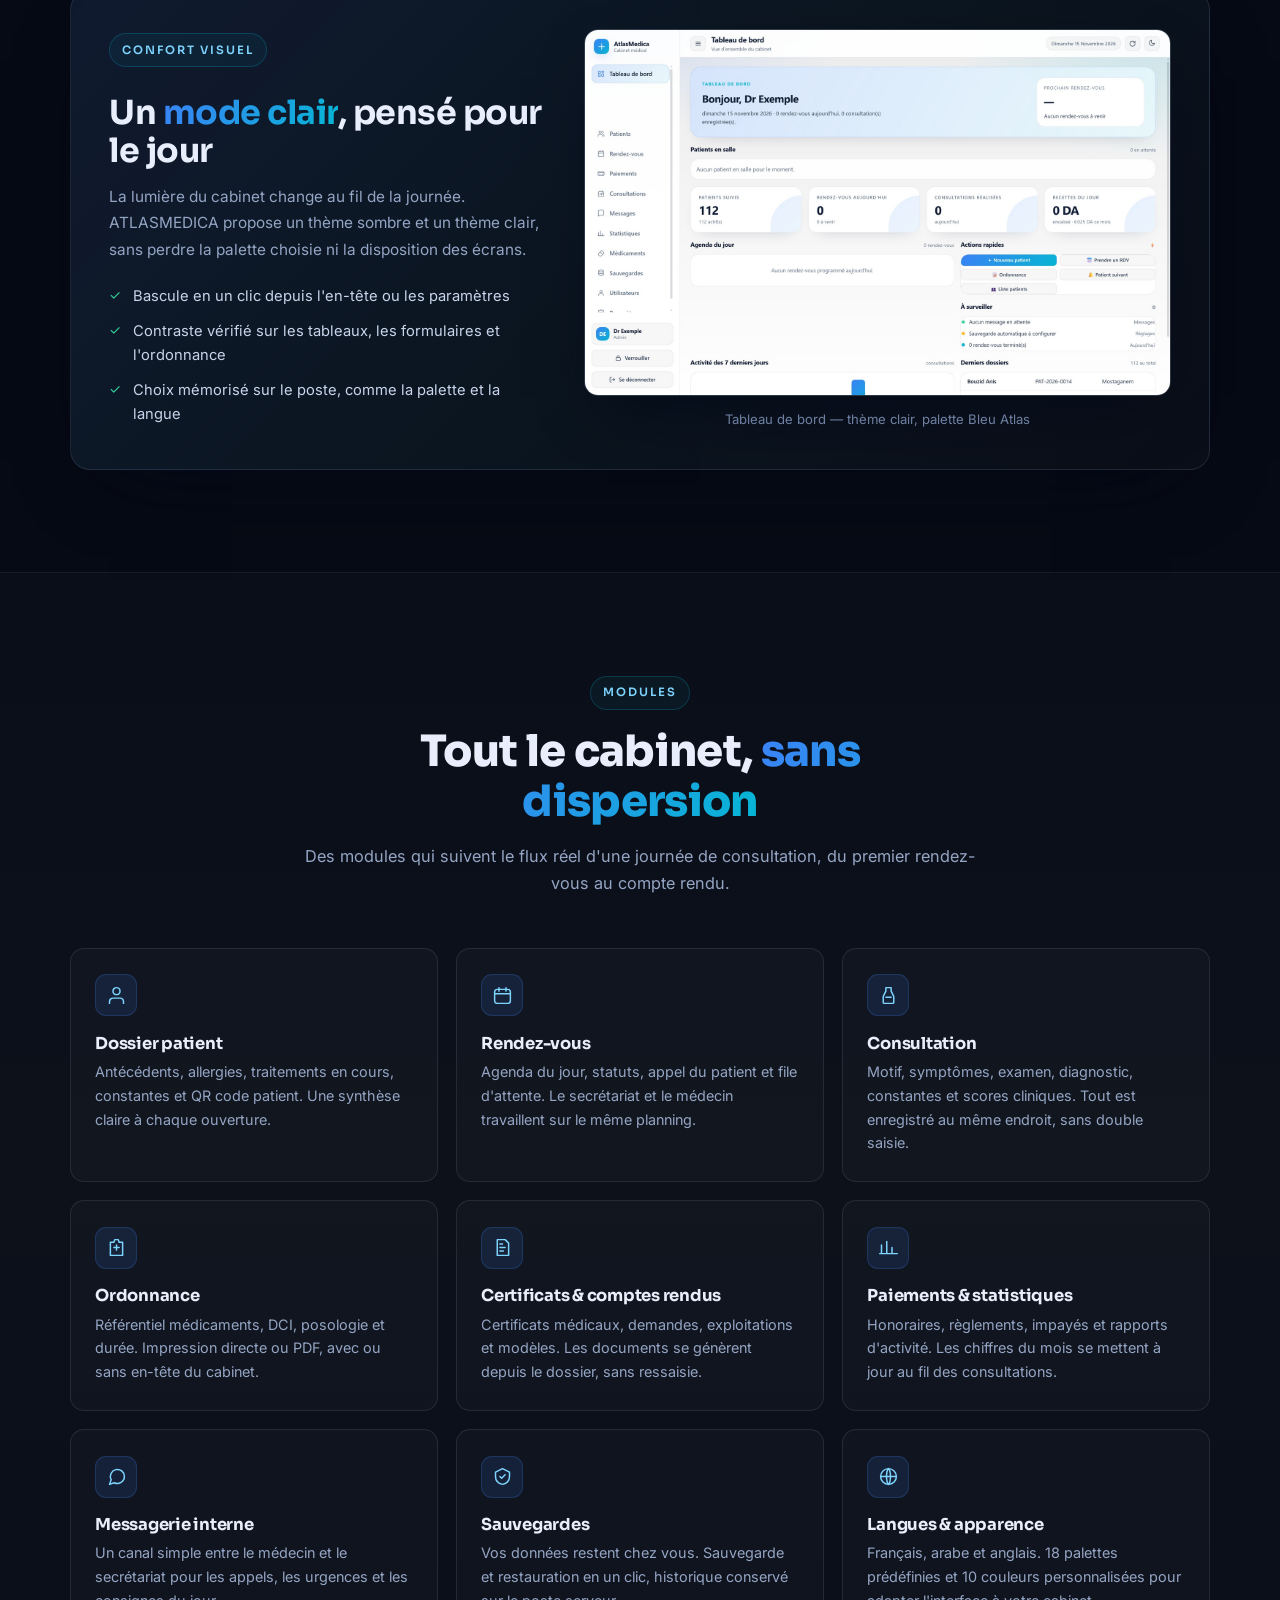
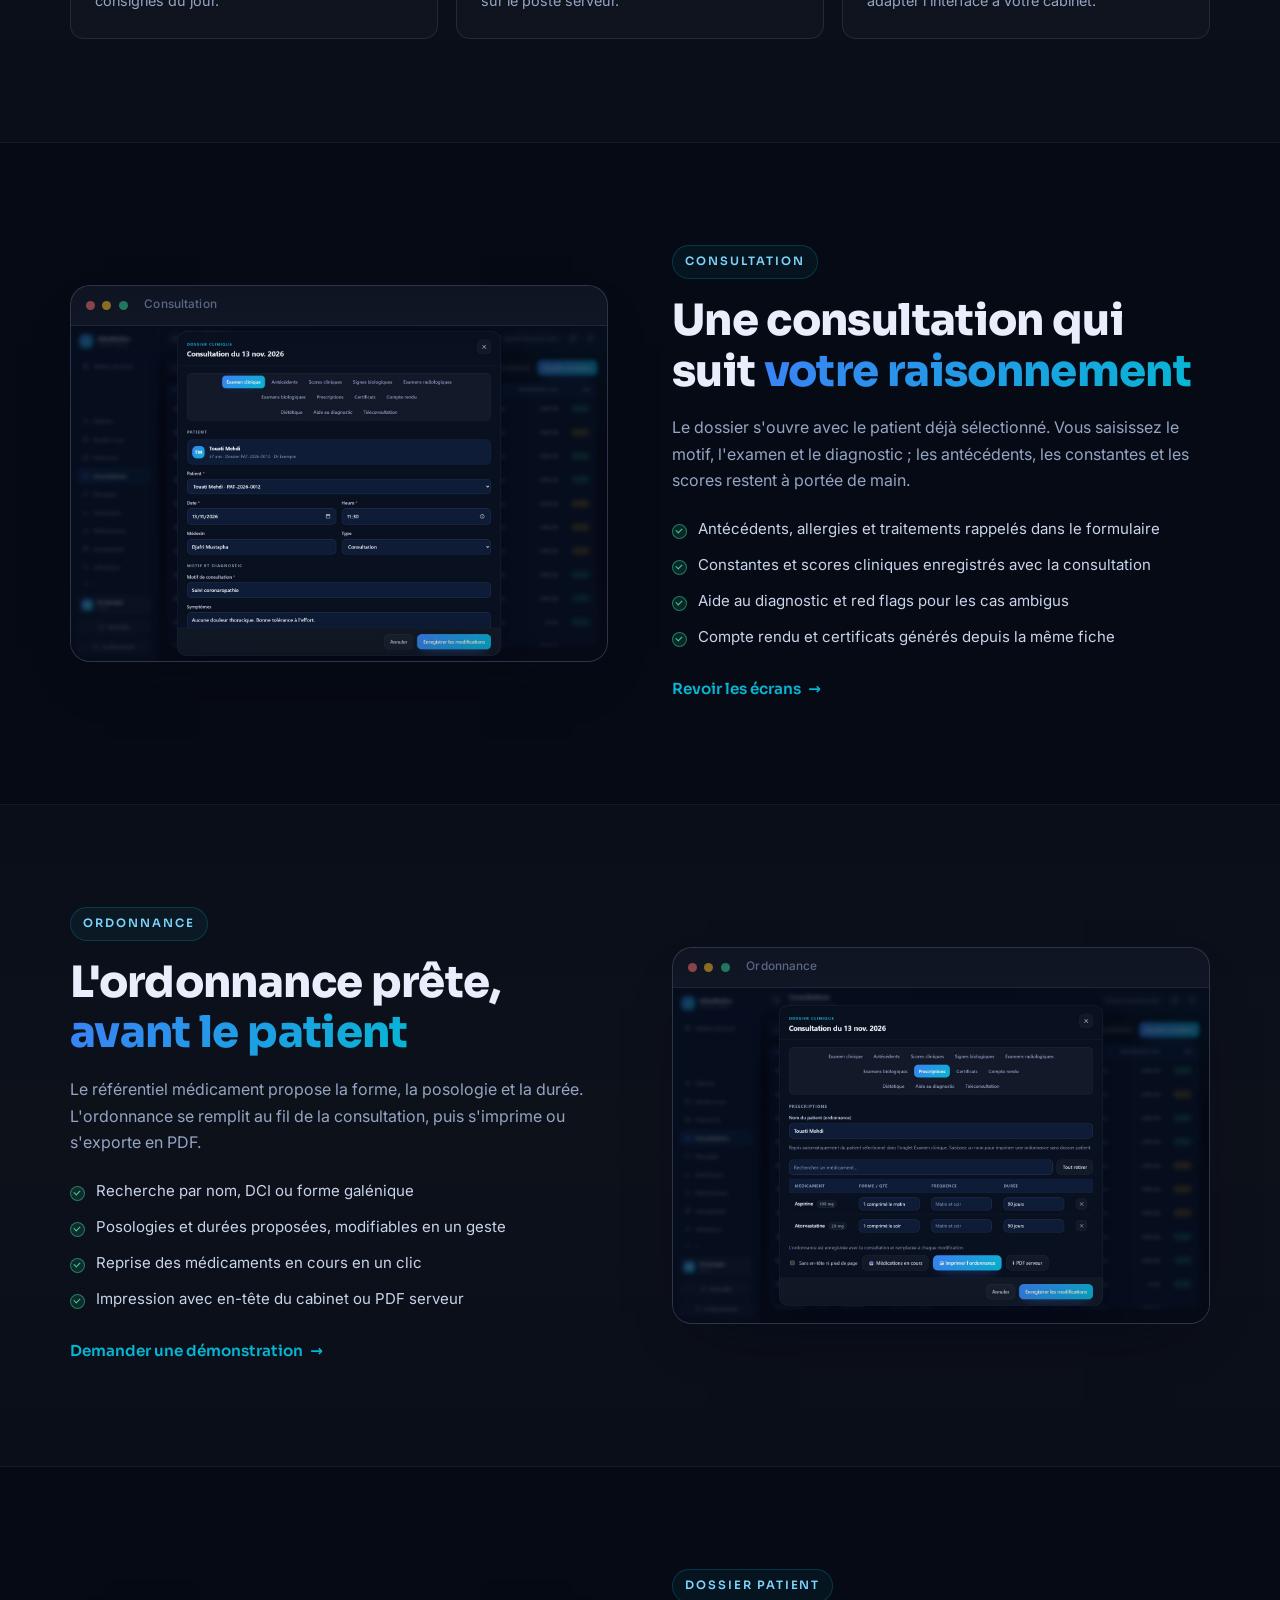
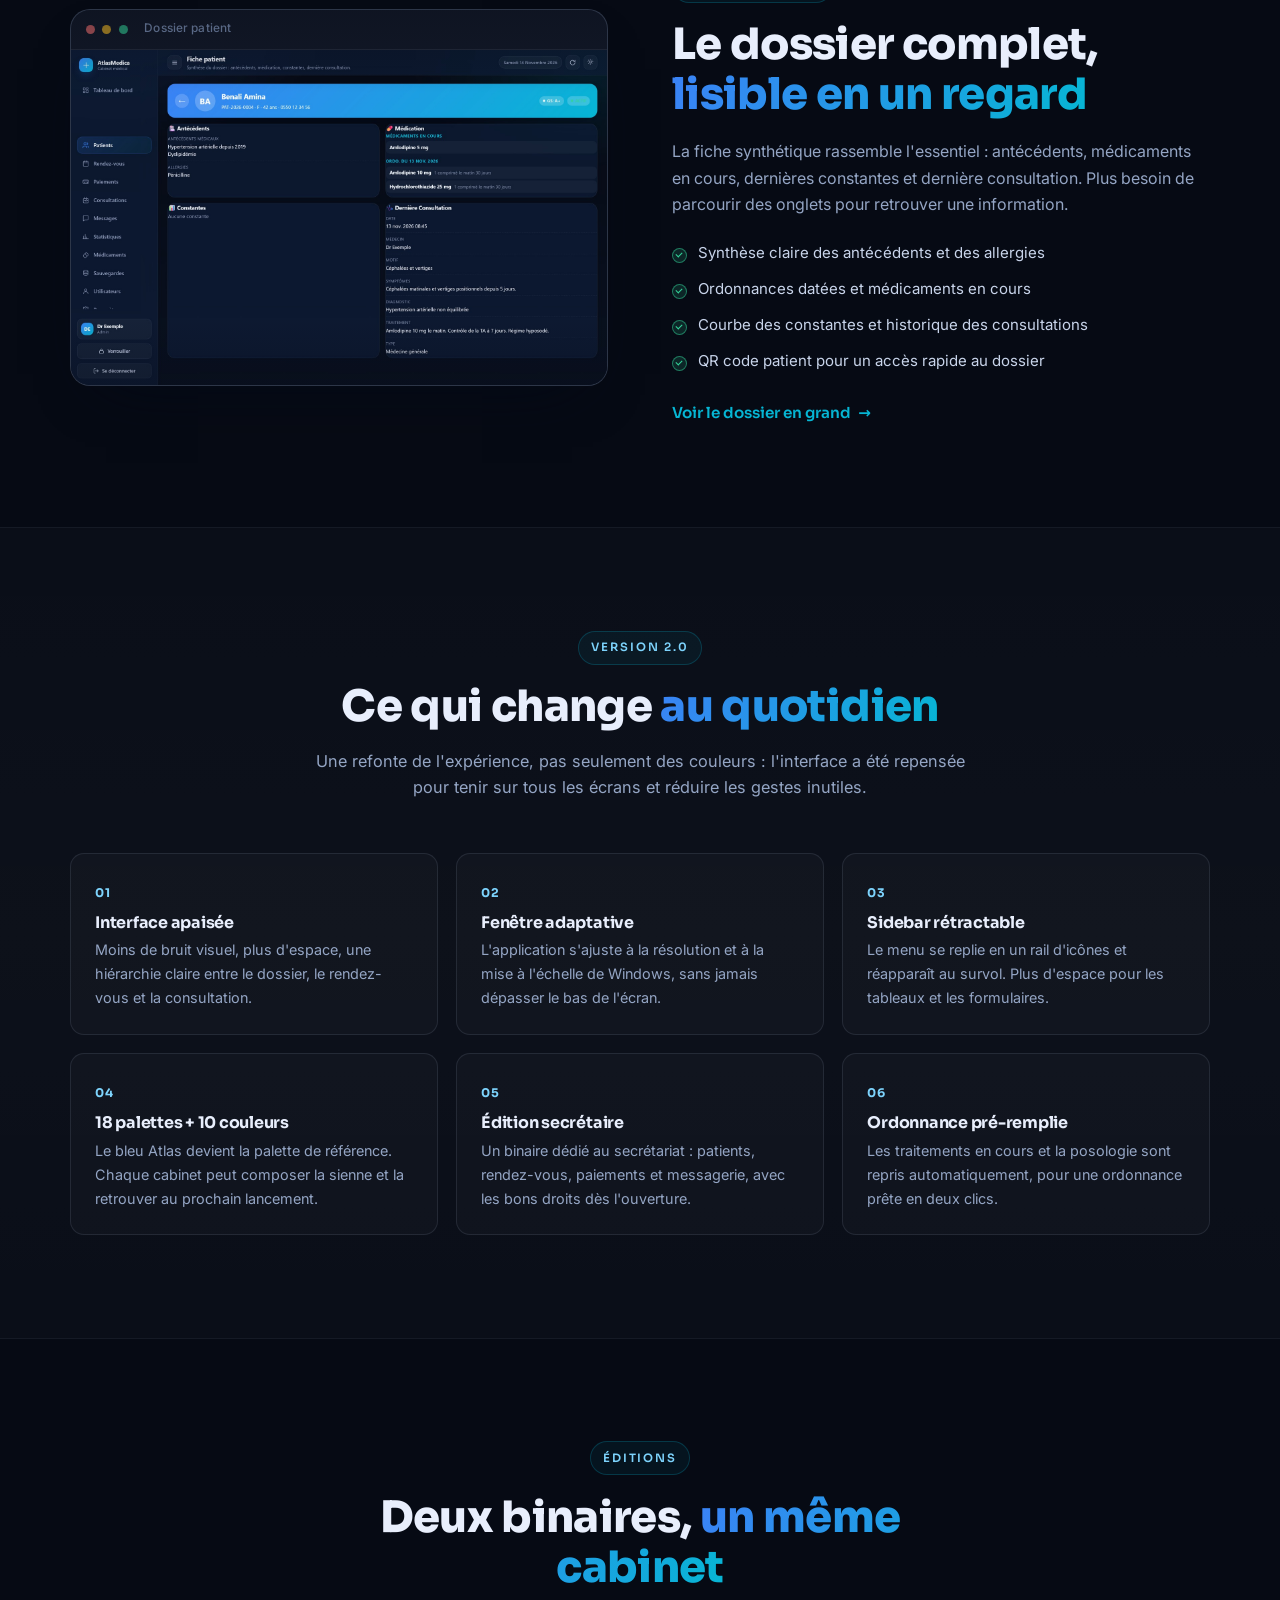
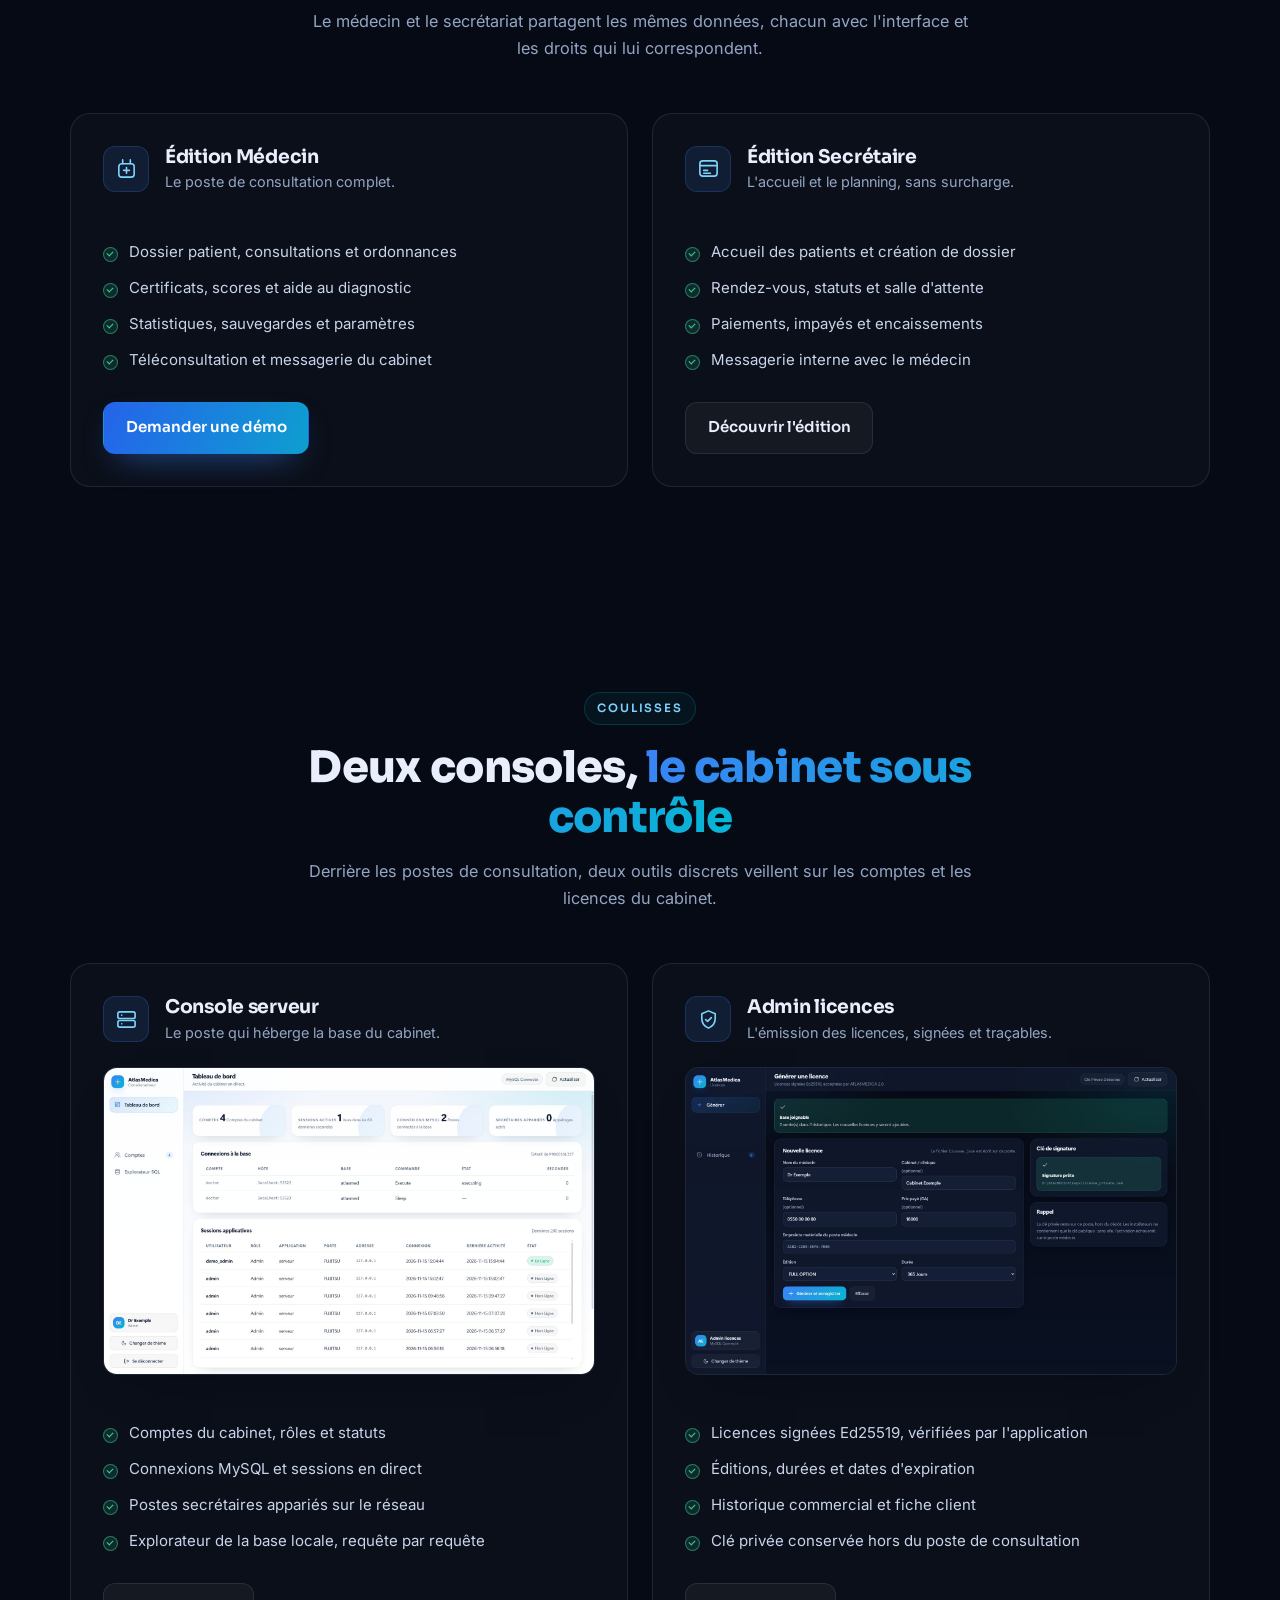
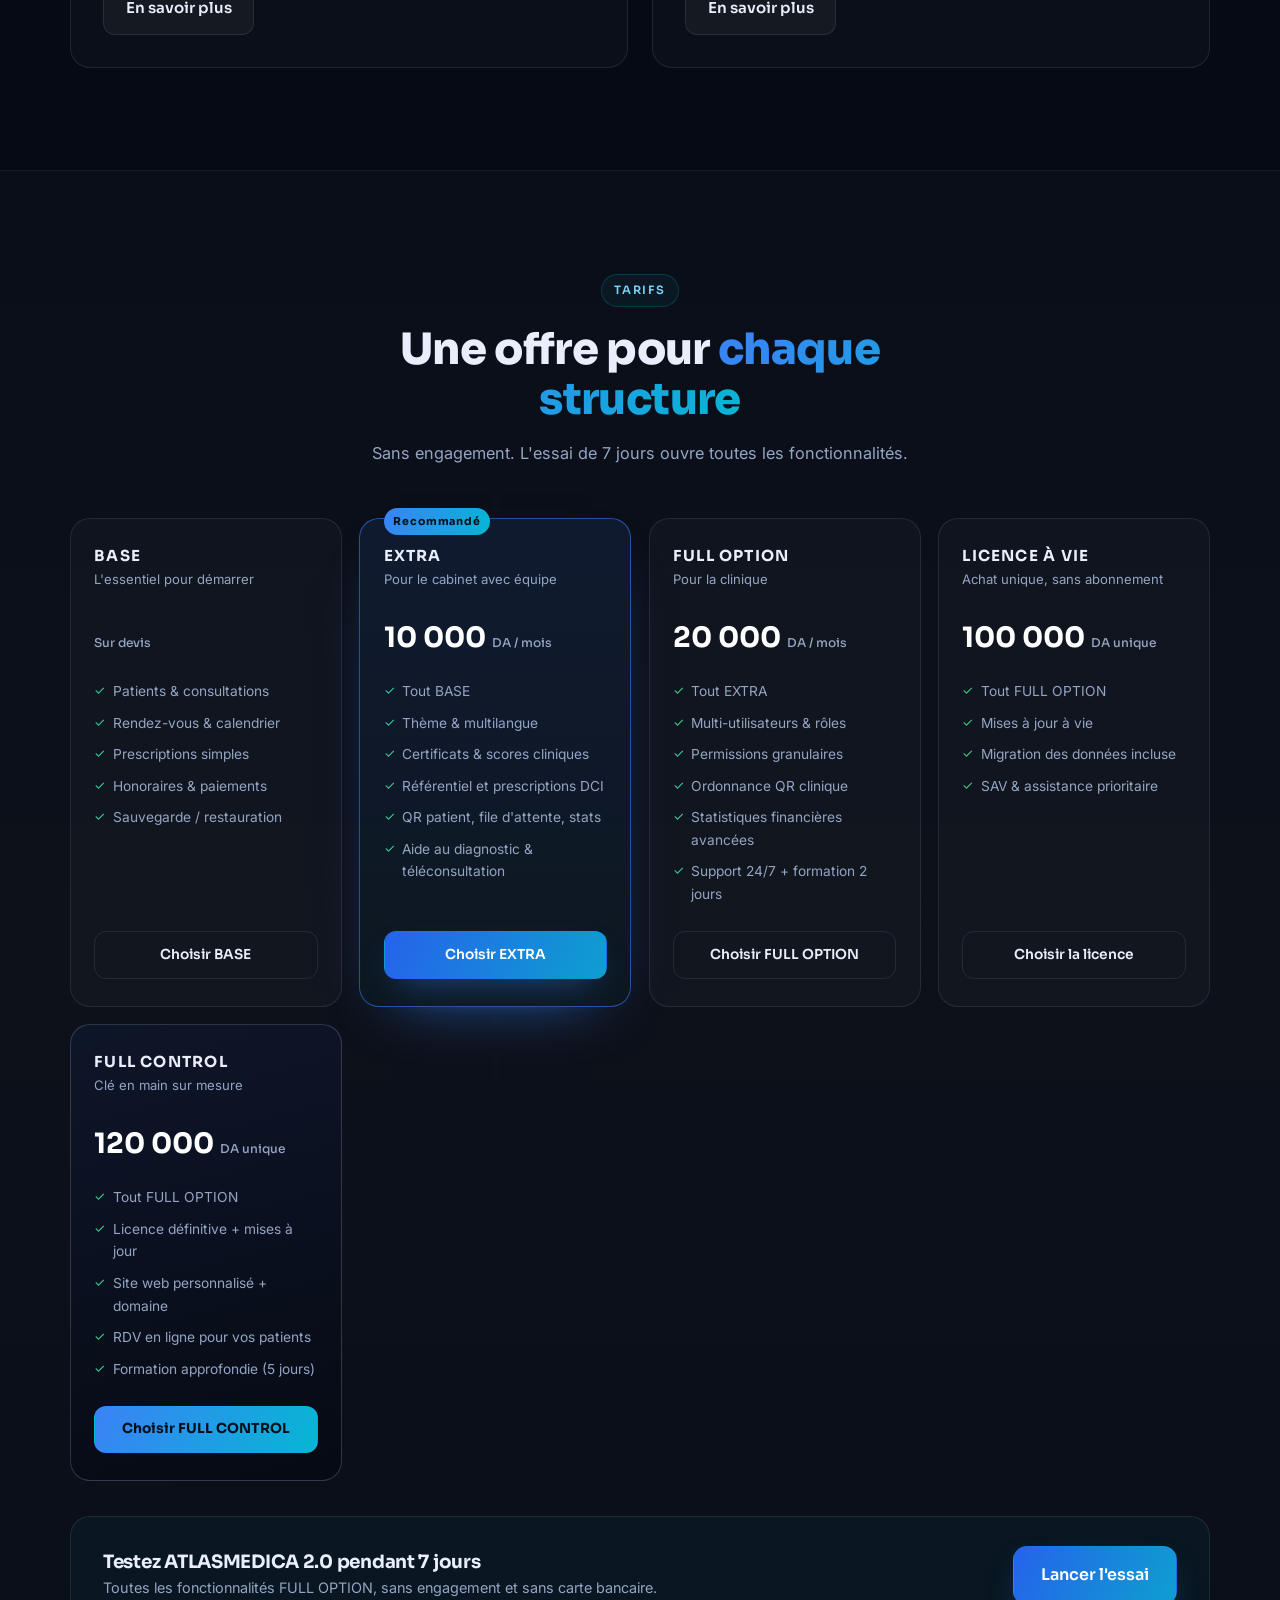
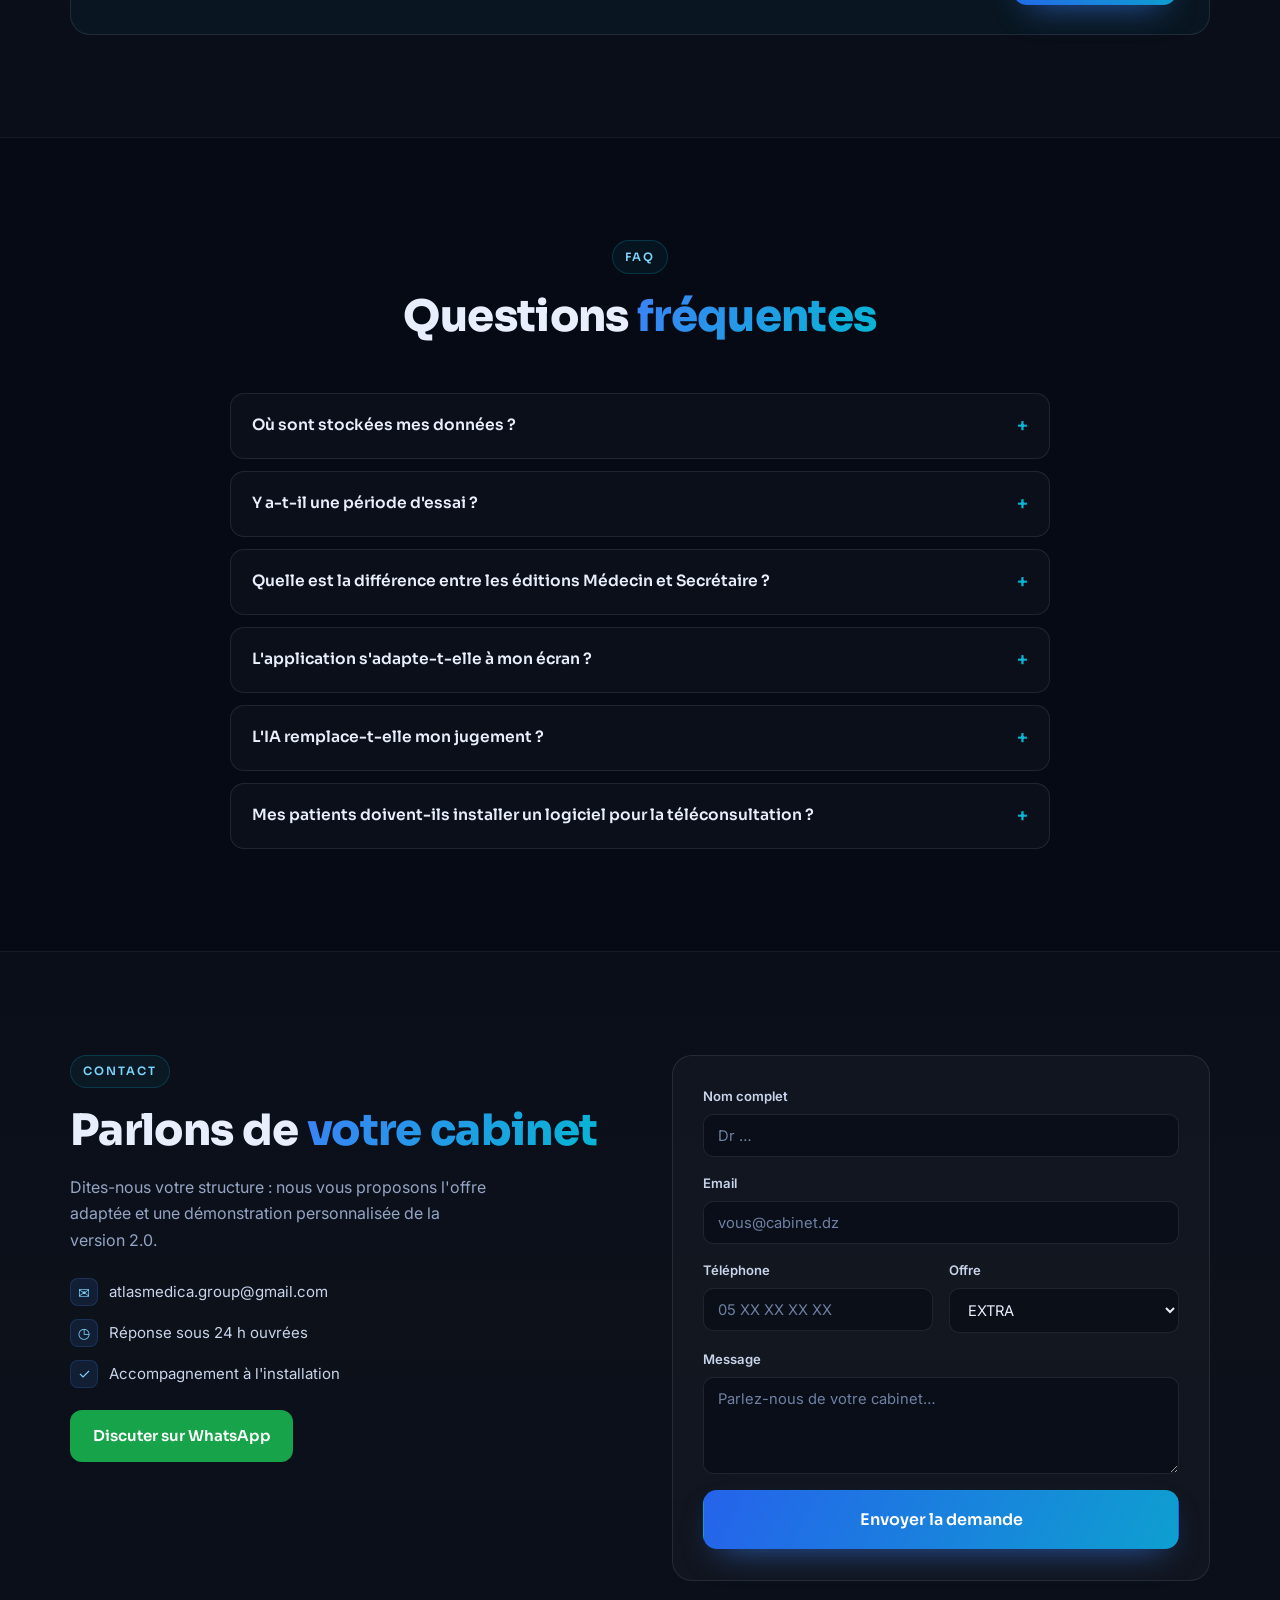
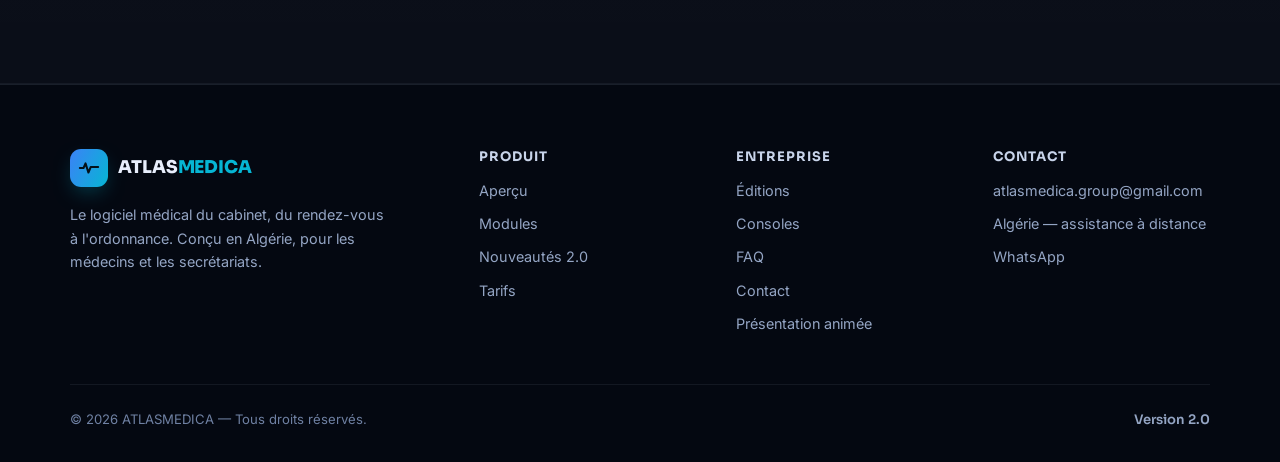
==== commit 212e09dc: "feat(site): section Consoles avec captures reelles anonymisees Console serveur (tableau de bord, exp" ====
--- a/index.html
+++ b/index.html
@@ -32,6 +32,7 @@
       <a href="#modules">Modules</a>
       <a href="#nouveautes">Nouveautés 2.0</a>
       <a href="#editions">Éditions</a>
+      <a href="#consoles">Consoles</a>
       <a href="#tarifs">Tarifs</a>
       <a href="#faq">FAQ</a>
     </nav>
@@ -351,6 +352,47 @@
             <li>Messagerie interne avec le médecin</li>
           </ul>
           <a href="#contact" class="btn btn-ghost">Découvrir l'édition</a>
+        </article>
+      </div>
+    </div>
+  </section>
+
+  <!-- ===== CONSOLES ===== -->
+  <section class="section" id="consoles">
+    <div class="container">
+      <div class="sec-head reveal">
+        <span class="kicker">Coulisses</span>
+        <h2>Deux consoles, <span class="grad-text">le cabinet sous contrôle</span></h2>
+        <p>Derrière les postes de consultation, deux outils discrets veillent sur les comptes et les licences du cabinet.</p>
+      </div>
+      <div class="editions">
+        <article class="edition reveal">
+          <div class="edition-head">
+            <span class="edition-ico" aria-hidden="true"><svg viewBox="0 0 24 24" fill="none" stroke="currentColor" stroke-width="1.7" stroke-linecap="round" stroke-linejoin="round"><rect x="3" y="4" width="18" height="7" rx="2"/><rect x="3" y="13" width="18" height="7" rx="2"/><path d="M7 7.5h.01M7 16.5h.01"/></svg></span>
+            <div><h3>Console serveur</h3><p>Le poste qui héberge la base du cabinet.</p></div>
+          </div>
+          <img class="console-shot" src="assets/screenshots/console-serveur.jpg" width="1600" height="1000" alt="Console serveur AtlasMedica : comptes du cabinet, sessions MySQL et explorateur SQL" loading="lazy">
+          <ul class="check-list">
+            <li>Comptes du cabinet, rôles et statuts</li>
+            <li>Connexions MySQL et sessions en direct</li>
+            <li>Postes secrétaires appariés sur le réseau</li>
+            <li>Explorateur de la base locale, requête par requête</li>
+          </ul>
+          <a href="#contact" class="btn btn-ghost">En savoir plus</a>
+        </article>
+        <article class="edition reveal">
+          <div class="edition-head">
+            <span class="edition-ico" aria-hidden="true"><svg viewBox="0 0 24 24" fill="none" stroke="currentColor" stroke-width="1.7" stroke-linecap="round" stroke-linejoin="round"><path d="M12 3l7 3v5c0 4.6-3 8.3-7 10-4-1.7-7-5.4-7-10V6l7-3Z"/><path d="M9 12l2 2 4-4"/></svg></span>
+            <div><h3>Admin licences</h3><p>L'émission des licences, signées et traçables.</p></div>
+          </div>
+          <img class="console-shot" src="assets/screenshots/console-admin.jpg" width="1600" height="1000" alt="Console Admin licences AtlasMedica : émission d'une licence signée Ed25519" loading="lazy">
+          <ul class="check-list">
+            <li>Licences signées Ed25519, vérifiées par l'application</li>
+            <li>Éditions, durées et dates d'expiration</li>
+            <li>Historique commercial et fiche client</li>
+            <li>Clé privée conservée hors du poste de consultation</li>
+          </ul>
+          <a href="#contact" class="btn btn-ghost">En savoir plus</a>
         </article>
       </div>
     </div>
@@ -549,6 +591,7 @@
     <div class="footer-col">
       <h4>Entreprise</h4>
       <a href="#editions">Éditions</a>
+      <a href="#consoles">Consoles</a>
       <a href="#faq">FAQ</a>
       <a href="#contact">Contact</a>
       <a href="promo.html" target="_blank" rel="noopener">Présentation animée</a>
--- a/style.css
+++ b/style.css
@@ -384,6 +384,11 @@
 .edition-ico svg { width: 23px; height: 23px; }
 .edition-head h3 { font-size: 1.18rem; }
 .edition-head p { color: var(--muted); font-size: 0.9rem; margin-top: 0.15rem; }
+.console-shot {
+  display: block; width: 100%; height: auto; margin-bottom: 1.4rem;
+  border-radius: var(--radius-sm); border: 1px solid var(--border);
+  background: #0a1020; box-shadow: 0 20px 50px -34px rgba(2, 8, 23, 0.9);
+}
 .edition .btn { margin-top: auto; align-self: flex-start; }
 .edition .check-list { margin-bottom: 1.8rem; }
 
